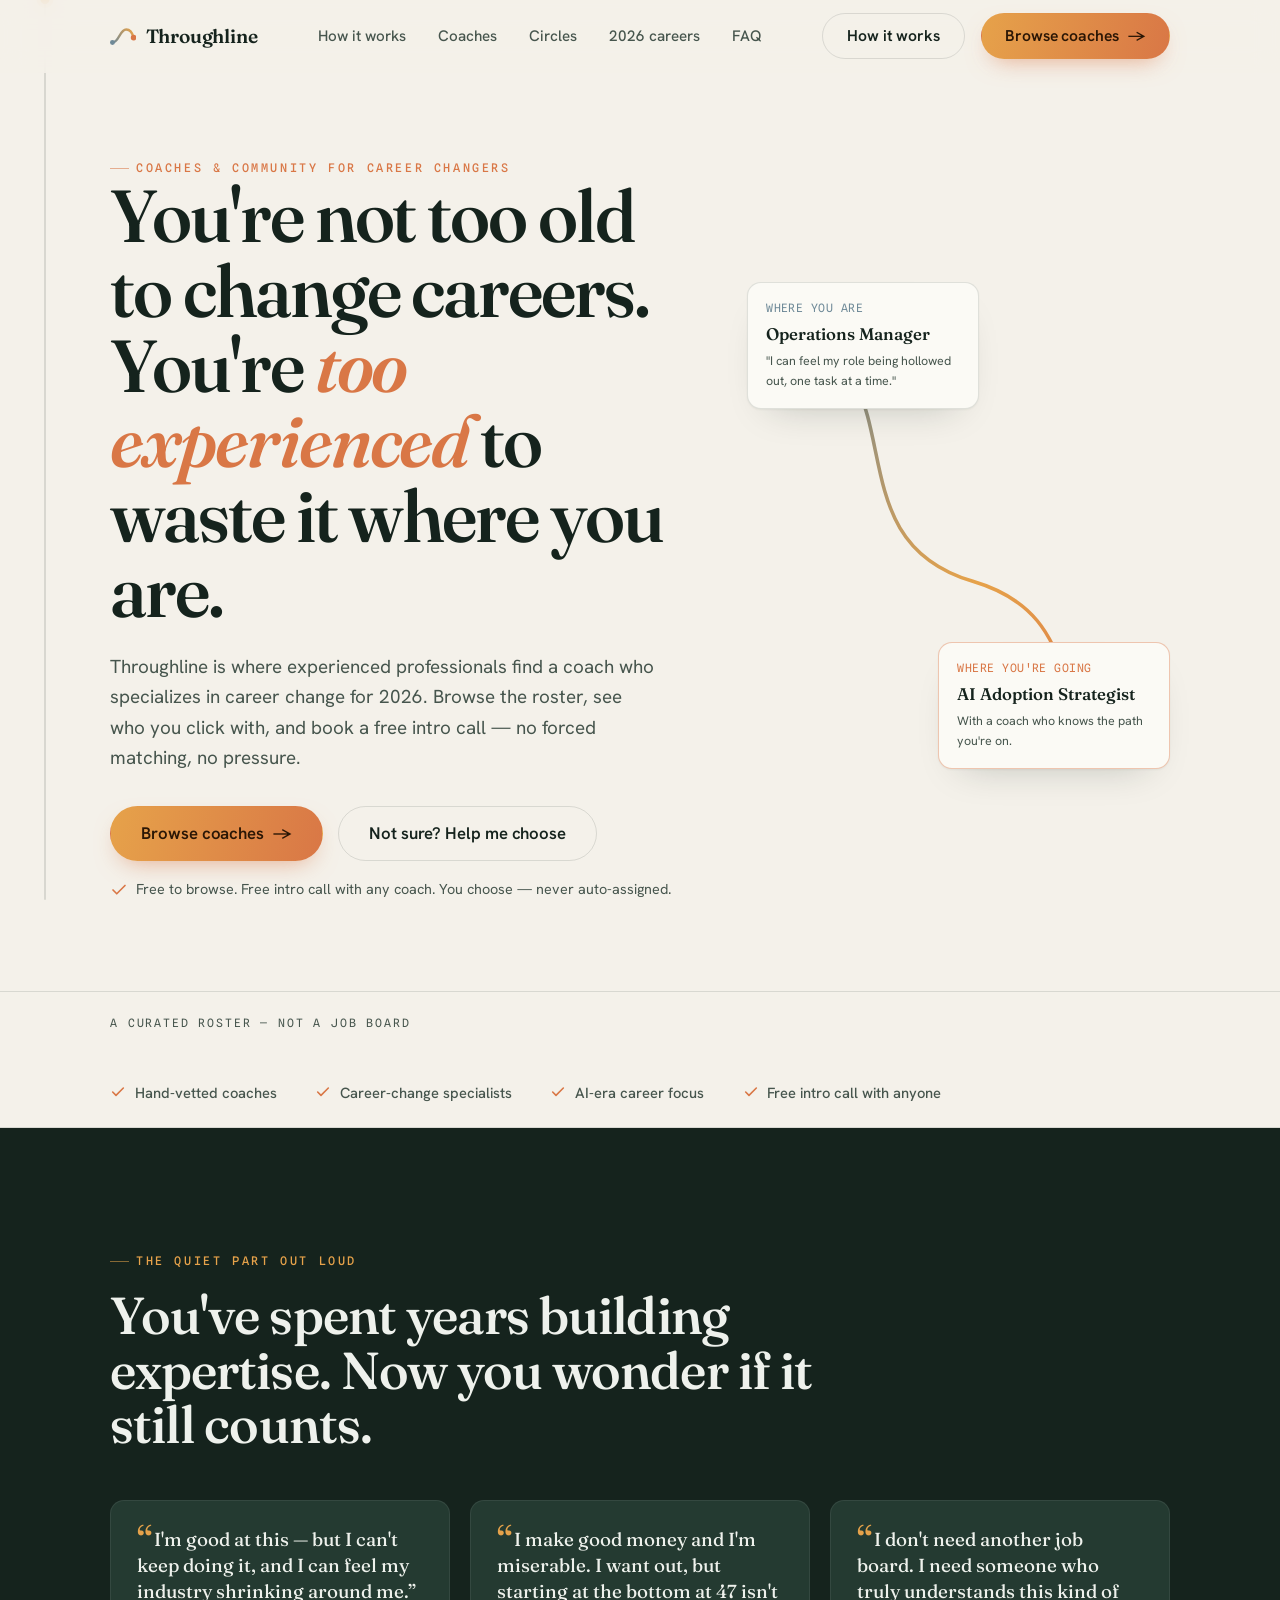
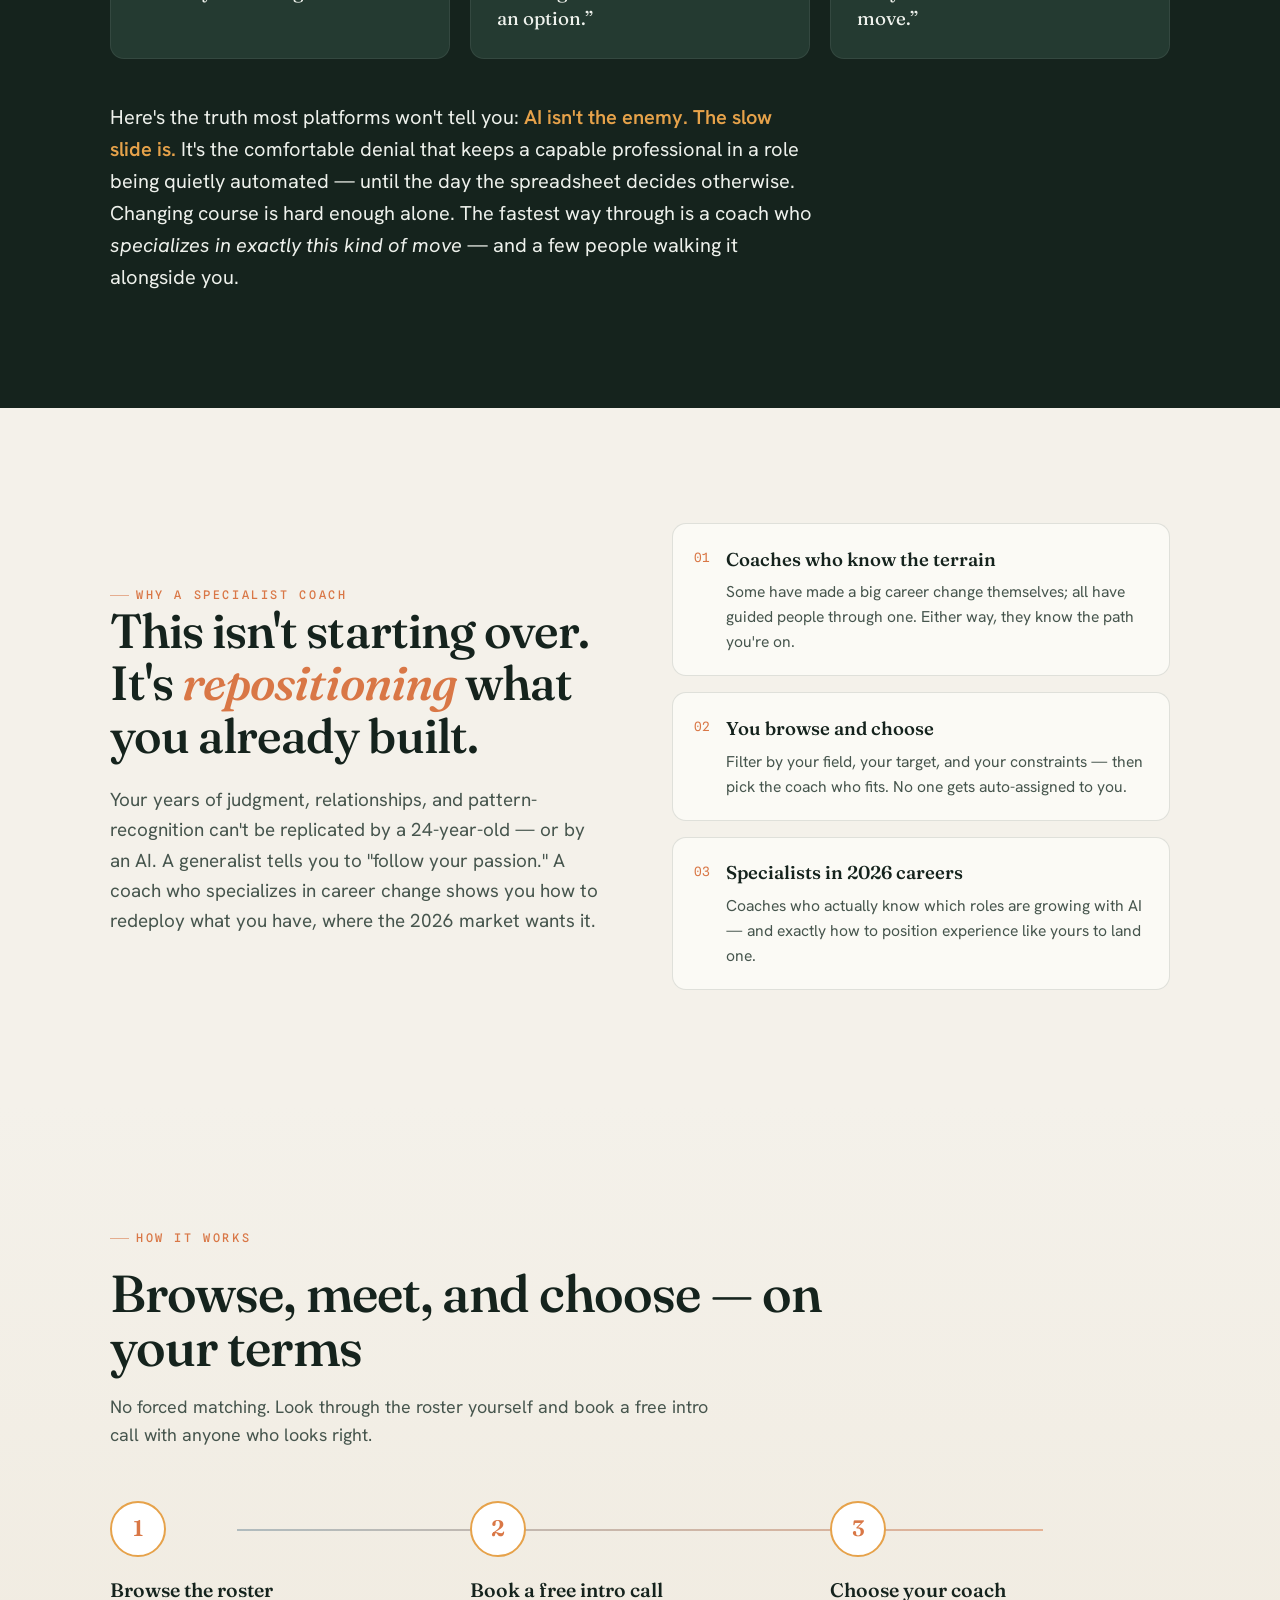
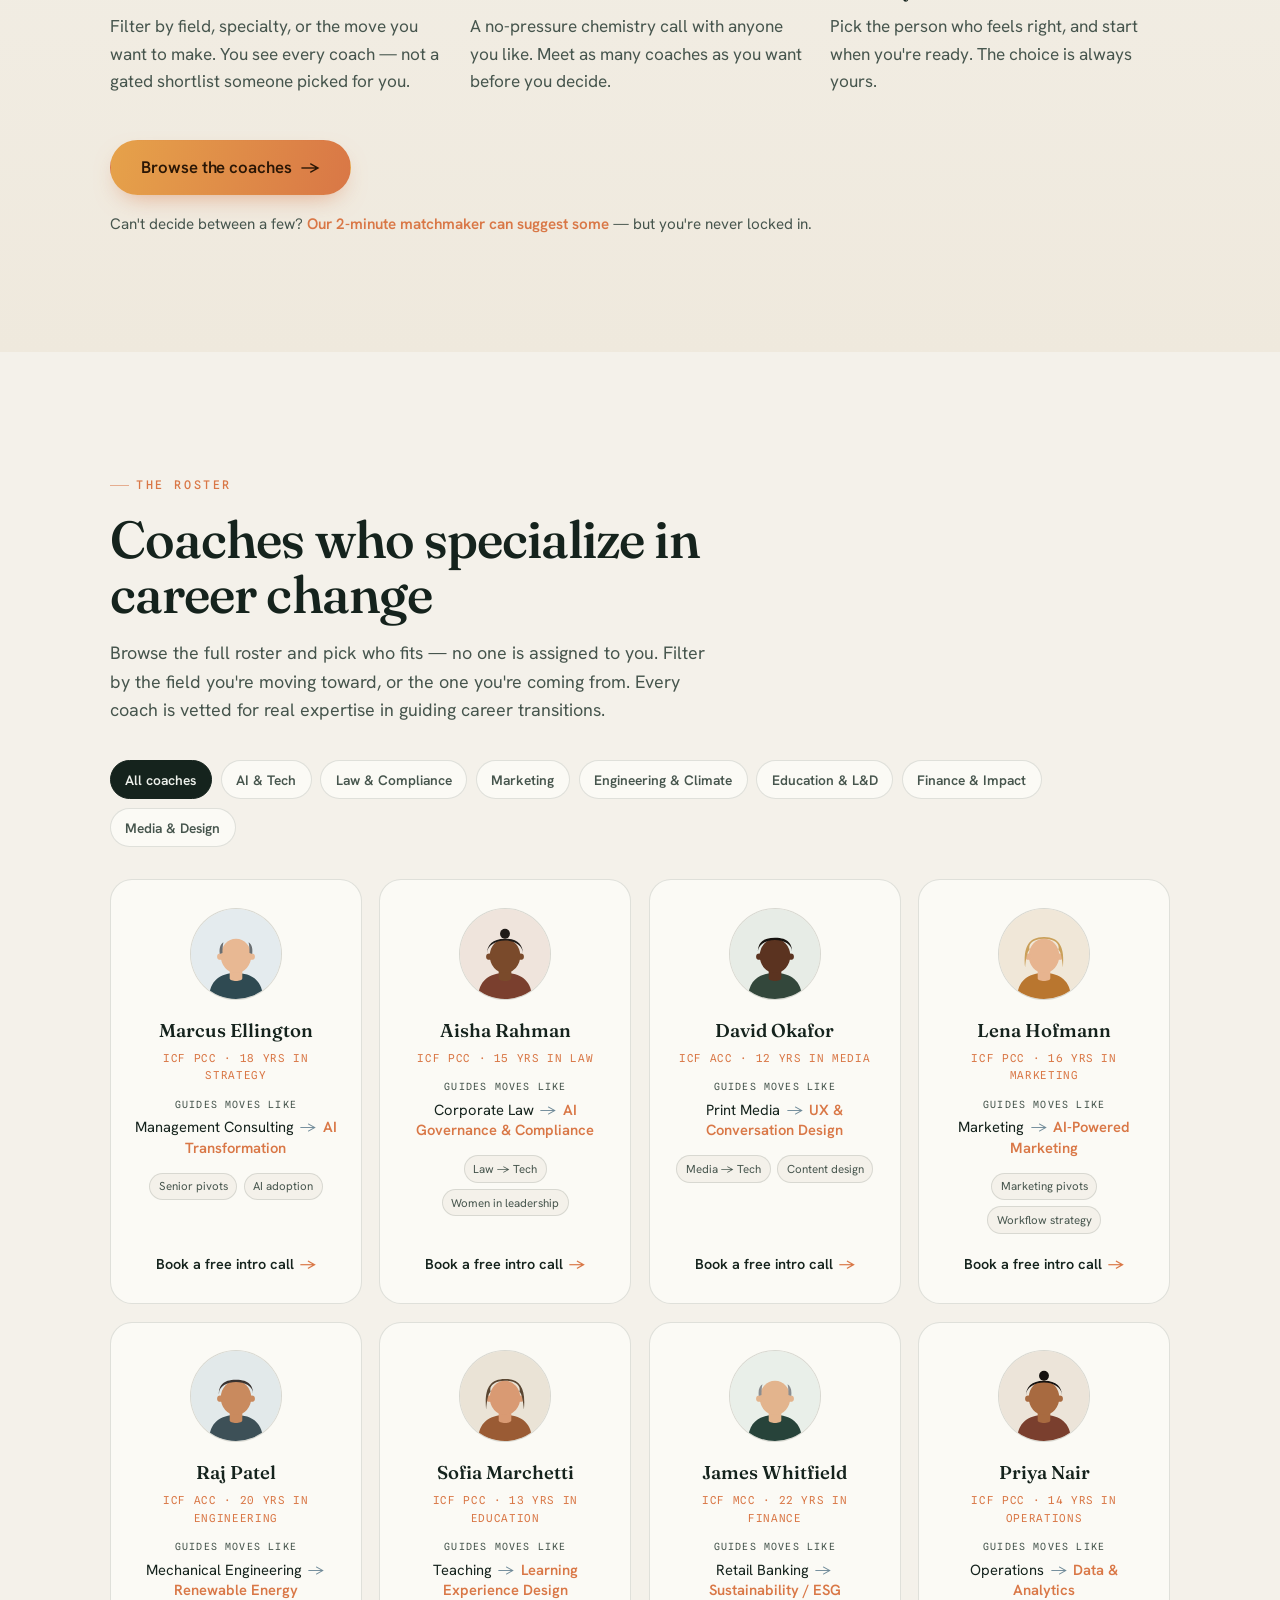
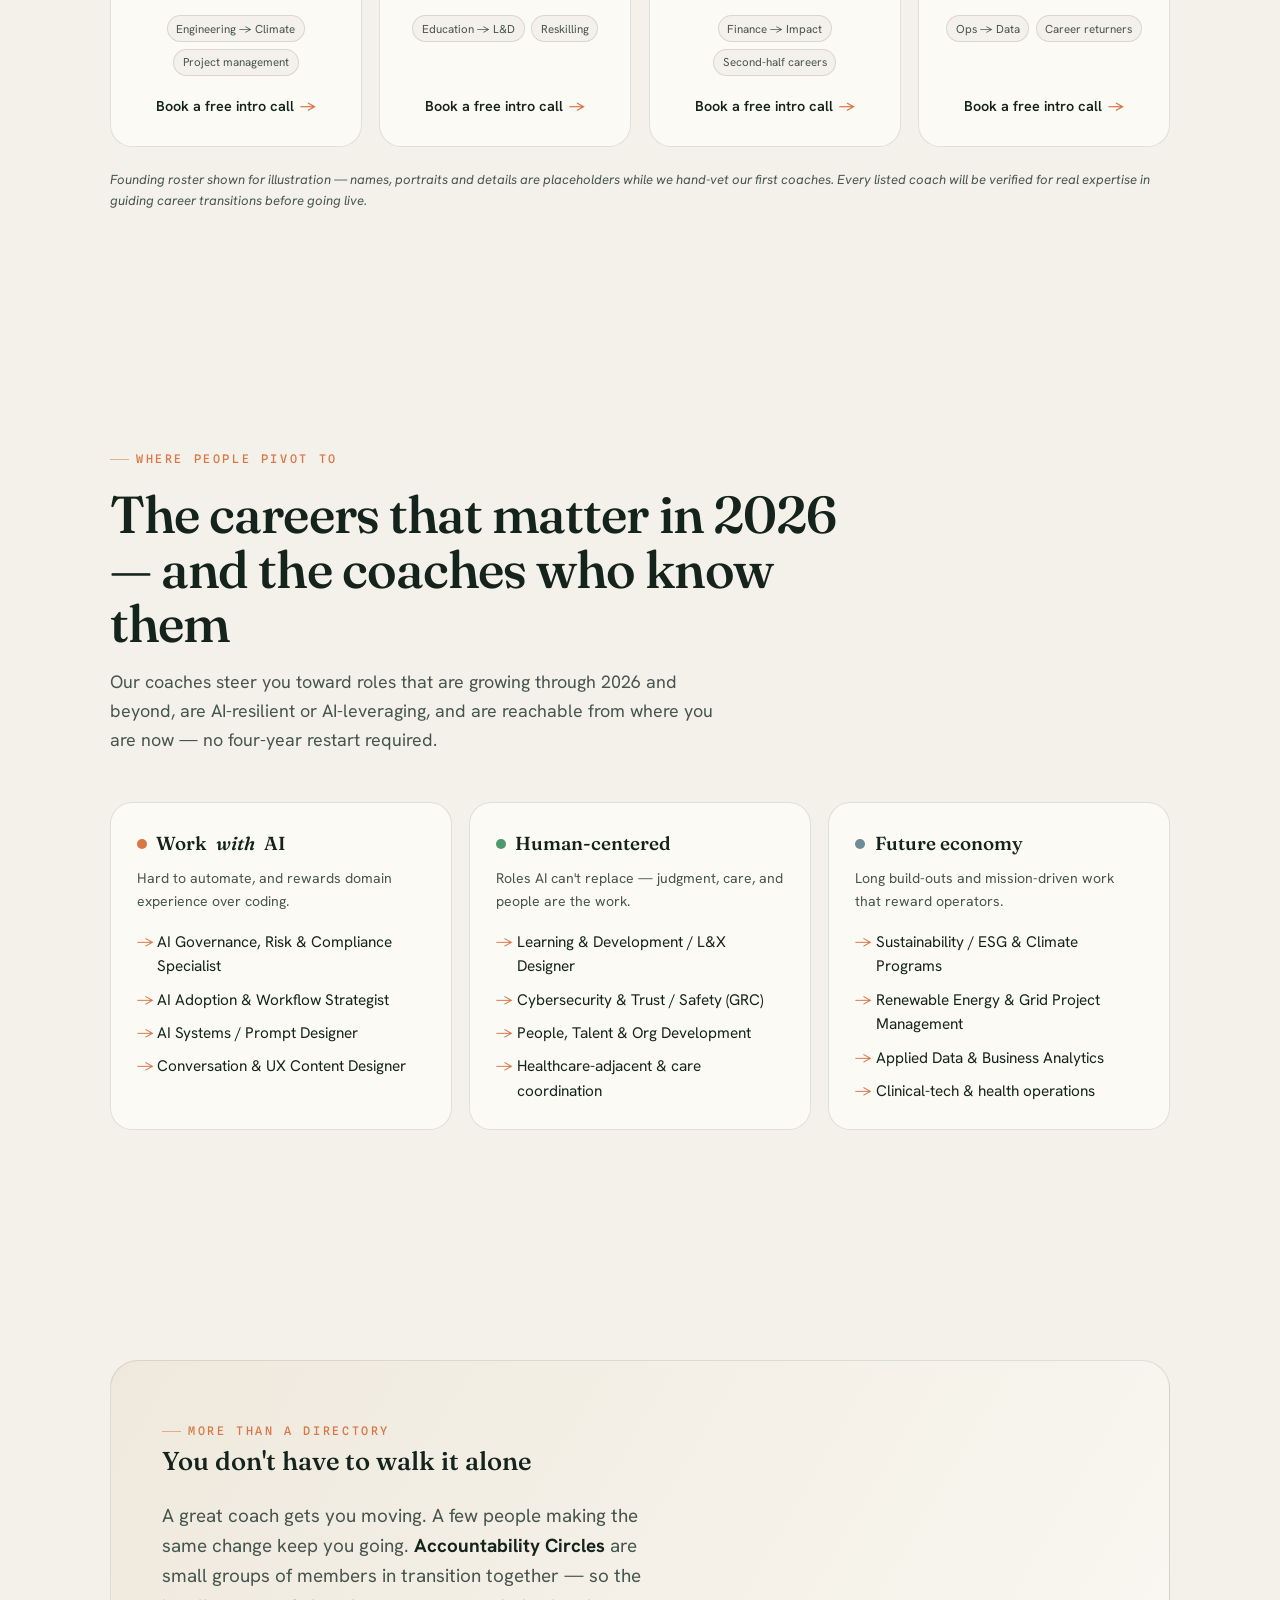
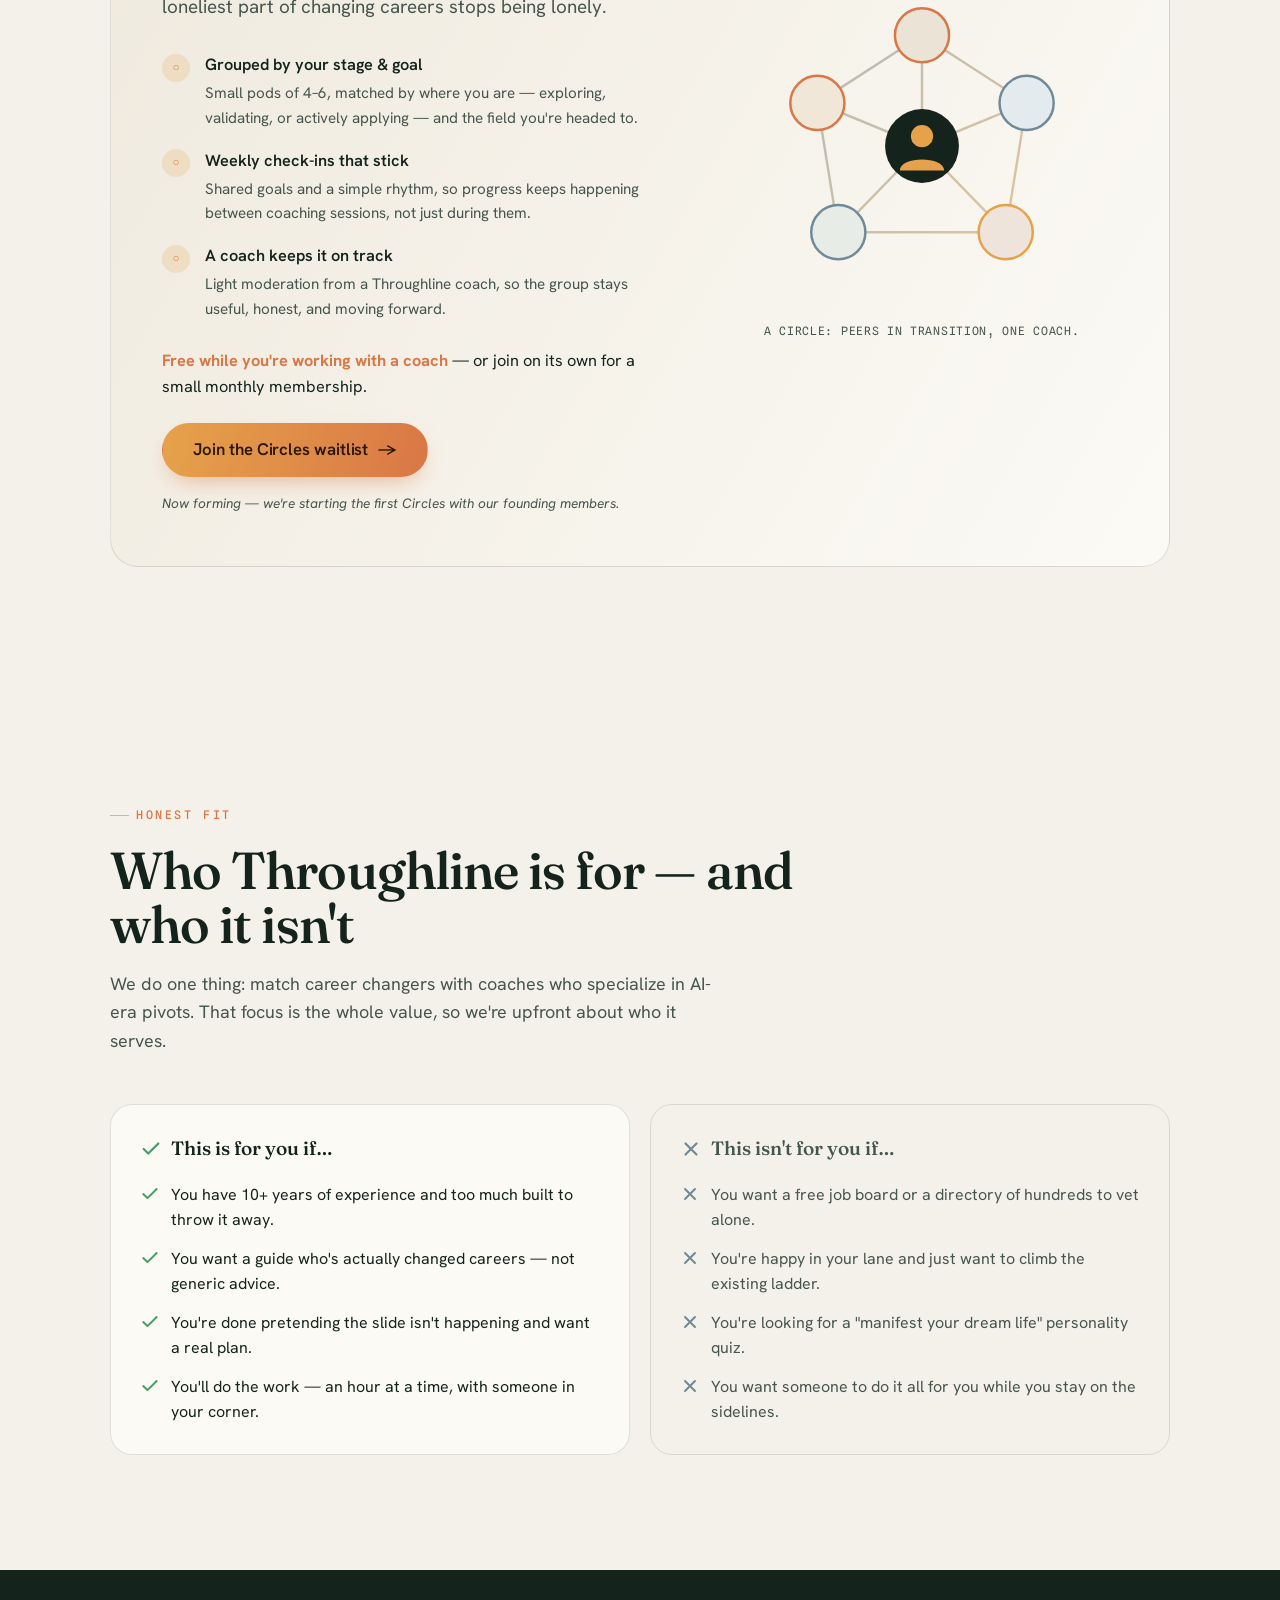
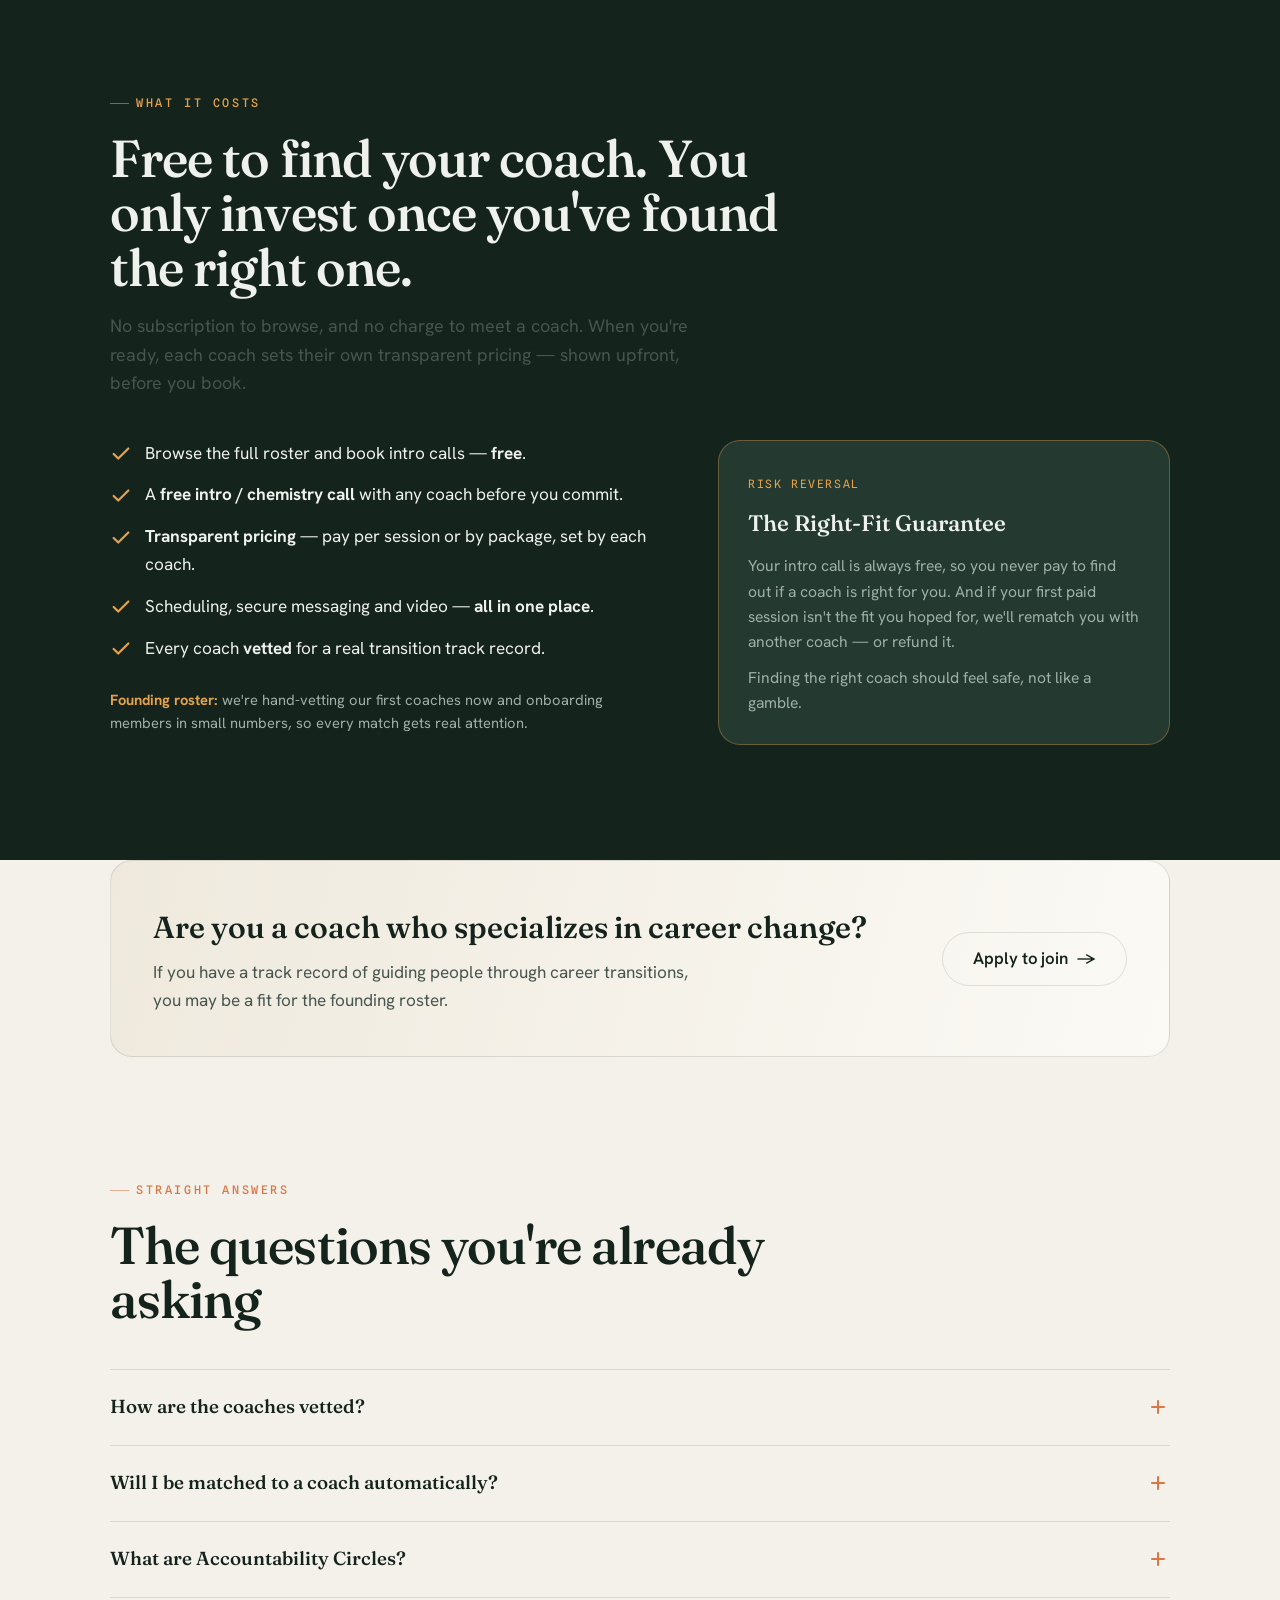
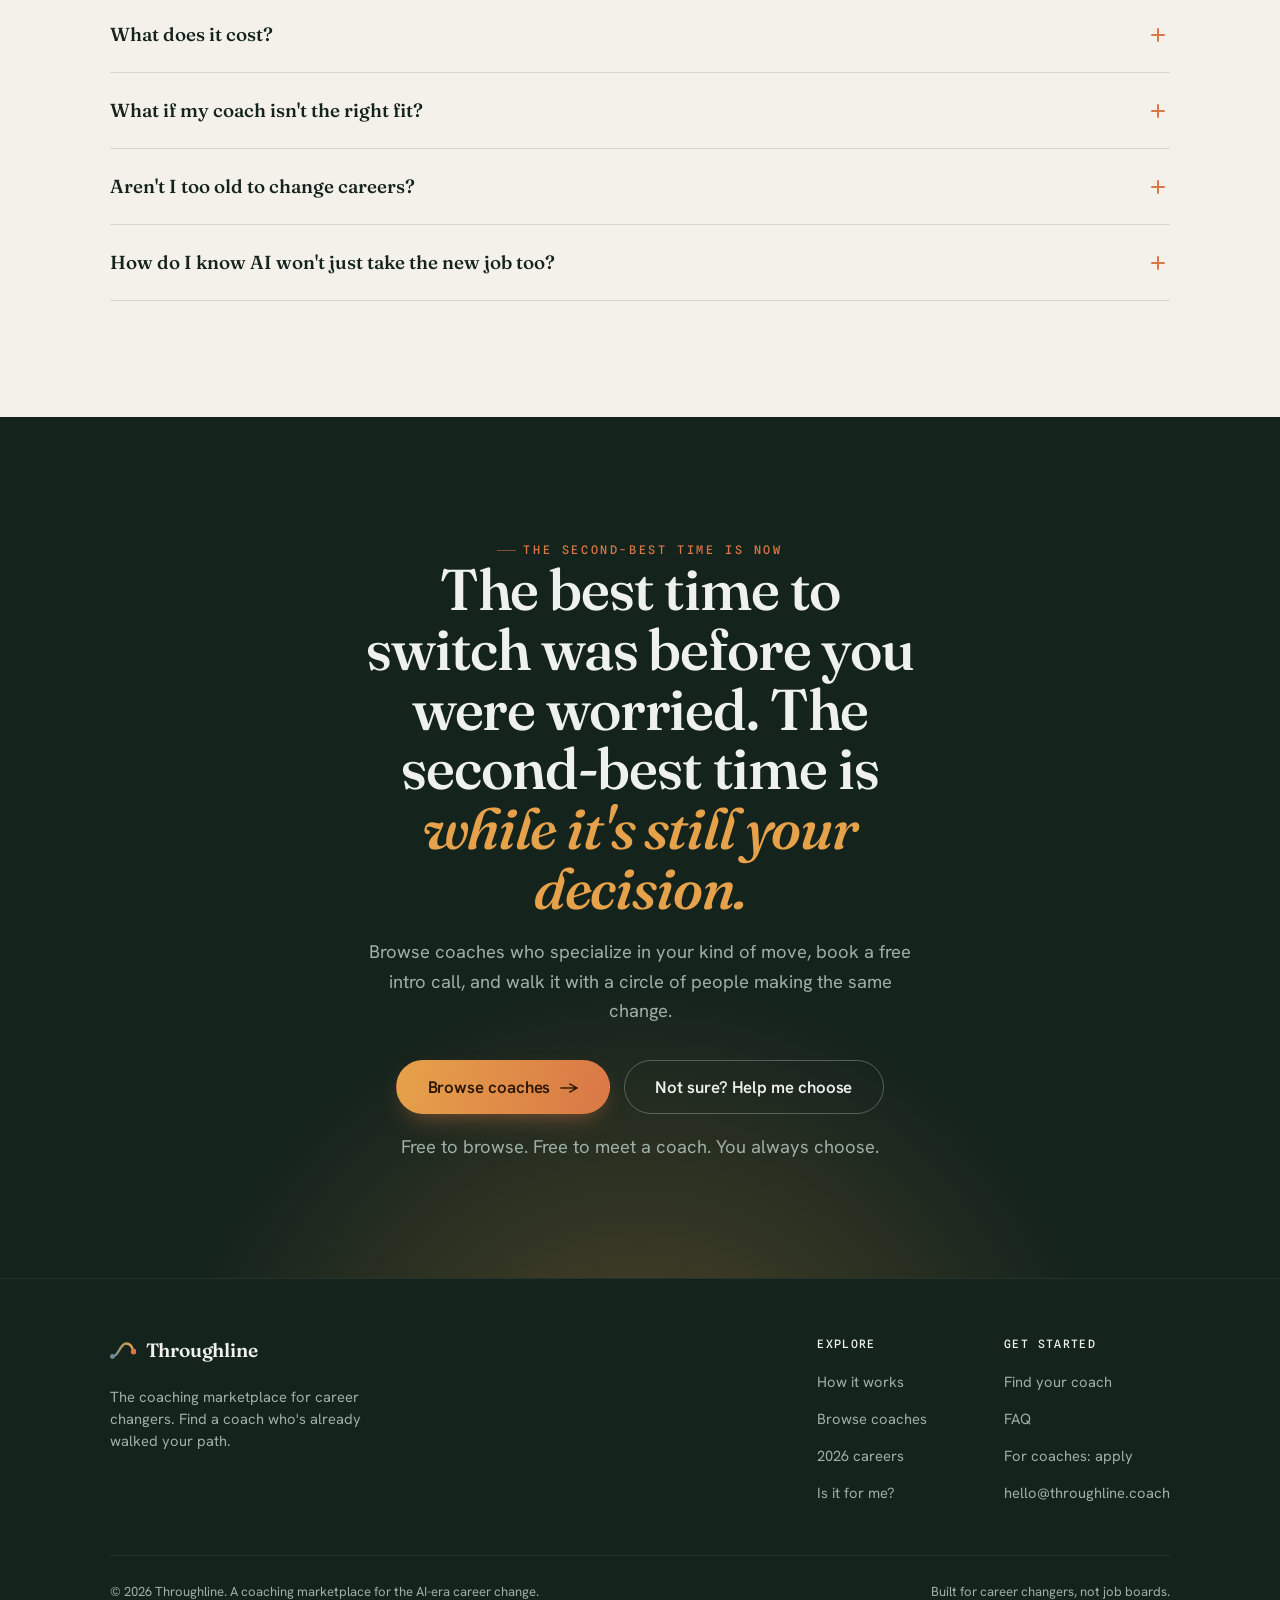
==== index.html @ 5d6dcdc3 "Refine positioning: browse-first, softer coach claims, add Circles Address feedback on the marketpla" ====
<!DOCTYPE html>
<html lang="en">
<head>
<meta charset="UTF-8" />
<meta name="viewport" content="width=device-width, initial-scale=1.0" />
<title>Throughline — Career-change coaches for the AI era, plus a community to walk it with</title>
<meta name="description" content="Throughline is a coaching marketplace and community for career changers. Browse vetted coaches who specialize in AI-era 2026 transitions, book a free intro call, and join an accountability circle of people making the same move." />

<meta property="og:title" content="Throughline — Career-change coaches for the AI era" />
<meta property="og:description" content="Browse a curated roster of coaches who specialize in helping experienced professionals change careers for 2026 — then walk it with a circle of people making the same move. No forced matching." />
<meta property="og:type" content="website" />

<link rel="icon" href="assets/favicon.svg" type="image/svg+xml" />
<link rel="preconnect" href="https://fonts.googleapis.com" />
<link rel="preconnect" href="https://fonts.gstatic.com" crossorigin />
<link href="https://fonts.googleapis.com/css2?family=Fraunces:ital,opsz,wght@0,9..144,400..600;1,9..144,400..560&family=Hanken+Grotesk:wght@400;500;600;700&family=Spline+Sans+Mono:wght@400;500&display=swap" rel="stylesheet" />
<link rel="stylesheet" href="styles.css" />
</head>
<body>

<!-- the throughline rail: fills dusk→dawn as you scroll -->
<div class="rail" aria-hidden="true">
  <div class="rail-track"></div>
  <div class="rail-fill" id="railFill"></div>
</div>

<!-- ============================================= NAV -->
<header class="nav" id="nav">
  <div class="wrap nav-inner">
    <a href="#top" class="brand" aria-label="Throughline home">
      <svg class="mark" viewBox="0 0 32 32" fill="none" aria-hidden="true">
        <path d="M3 24 C 11 24, 12 8, 20 8 C 26 8, 28 14, 29 18" stroke="url(#g)" stroke-width="3" stroke-linecap="round"/>
        <circle cx="3" cy="24" r="3" fill="#6f8a98"/>
        <circle cx="29" cy="18" r="3.4" fill="#d97746"/>
        <defs><linearGradient id="g" x1="3" y1="24" x2="29" y2="10" gradientUnits="userSpaceOnUse">
          <stop stop-color="#6f8a98"/><stop offset="1" stop-color="#e6a24a"/>
        </linearGradient></defs>
      </svg>
      Throughline
    </a>
    <nav class="nav-links" aria-label="Primary">
      <a href="#how">How it works</a>
      <a href="#coaches">Coaches</a>
      <a href="#circles">Circles</a>
      <a href="#roles">2026 careers</a>
      <a href="#faq">FAQ</a>
    </nav>
    <div class="nav-cta">
      <a href="#how" class="btn btn-ghost">How it works</a>
      <a href="#coaches" class="btn btn-primary">Browse coaches <span class="arrow">→</span></a>
    </div>
  </div>
</header>

<main id="top">

<!-- ============================================= HERO (title + graphic kept) -->
<section class="hero">
  <div class="wrap hero-grid">
    <div class="hero-copy reveal">
      <span class="eyebrow">Coaches &amp; community for career changers</span>
      <h1>You're not too old to change careers. You're <em>too experienced</em> to waste it where you are.</h1>
      <p class="lead">Throughline is where experienced professionals find a coach who specializes in career change for 2026. Browse the roster, see who you click with, and book a free intro call — no forced matching, no pressure.</p>
      <div class="hero-actions">
        <a href="#coaches" class="btn btn-primary btn-lg">Browse coaches <span class="arrow">→</span></a>
        <a href="mailto:hello@throughline.coach?subject=Help%20me%20choose%20a%20coach" class="btn btn-ghost btn-lg">Not sure? Help me choose</a>
      </div>
      <p class="hero-reassure">
        <svg width="18" height="18" viewBox="0 0 24 24" fill="none" stroke="currentColor" stroke-width="2.2" stroke-linecap="round" stroke-linejoin="round"><path d="M20 6 9 17l-5-5"/></svg>
        Free to browse. Free intro call with any coach. You choose — never auto-assigned.
      </p>
    </div>

    <div class="hero-visual reveal">
      <svg class="hero-thread" viewBox="0 0 300 380" preserveAspectRatio="none" aria-hidden="true">
        <path id="heroPath" d="M40 50 C 120 90, 60 200, 160 230 C 240 254, 210 320, 260 340"
              fill="none" stroke="url(#heroGrad)" stroke-width="2.5" stroke-linecap="round"/>
        <defs><linearGradient id="heroGrad" x1="40" y1="50" x2="260" y2="340" gradientUnits="userSpaceOnUse">
          <stop stop-color="#6f8a98"/><stop offset="0.6" stop-color="#e6a24a"/><stop offset="1" stop-color="#d97746"/>
        </linearGradient></defs>
      </svg>
      <div class="hero-card from">
        <span class="meta">Where you are</span>
        <span class="role">Operations Manager</span>
        <span class="tag">"I can feel my role being hollowed out, one task at a time."</span>
      </div>
      <div class="hero-card to">
        <span class="meta">Where you're going</span>
        <span class="role">AI Adoption Strategist</span>
        <span class="tag">With a coach who knows the path you're on.</span>
      </div>
    </div>
  </div>
</section>

<!-- trust strip — marketplace cues, no fabricated reviews -->
<section class="trust">
  <div class="wrap">
    <span class="label">A curated roster — not a job board</span>
    <ul>
      <li><svg width="16" height="16" viewBox="0 0 24 24" fill="none" stroke="currentColor" stroke-width="2.4" stroke-linecap="round" stroke-linejoin="round"><path d="M20 6 9 17l-5-5"/></svg> Hand-vetted coaches</li>
      <li><svg width="16" height="16" viewBox="0 0 24 24" fill="none" stroke="currentColor" stroke-width="2.4" stroke-linecap="round" stroke-linejoin="round"><path d="M20 6 9 17l-5-5"/></svg> Career-change specialists</li>
      <li><svg width="16" height="16" viewBox="0 0 24 24" fill="none" stroke="currentColor" stroke-width="2.4" stroke-linecap="round" stroke-linejoin="round"><path d="M20 6 9 17l-5-5"/></svg> AI-era career focus</li>
      <li><svg width="16" height="16" viewBox="0 0 24 24" fill="none" stroke="currentColor" stroke-width="2.4" stroke-linecap="round" stroke-linejoin="round"><path d="M20 6 9 17l-5-5"/></svg> Free intro call with anyone</li>
    </ul>
  </div>
</section>

<!-- ============================================= PROBLEM / VILLAIN -->
<section class="section problem" id="problem">
  <div class="wrap">
    <div class="section-head reveal">
      <span class="eyebrow">The quiet part out loud</span>
      <h2>You've spent years building expertise. Now you wonder if it still counts.</h2>
    </div>
    <div class="mirror">
      <blockquote class="reveal"><span class="q">“</span>I'm good at this — but I can't keep doing it, and I can feel my industry shrinking around me.”</blockquote>
      <blockquote class="reveal"><span class="q">“</span>I make good money and I'm miserable. I want out, but starting at the bottom at 47 isn't an option.”</blockquote>
      <blockquote class="reveal"><span class="q">“</span>I don't need another job board. I need someone who truly understands this kind of move.”</blockquote>
    </div>
    <p class="villain reveal">Here's the truth most platforms won't tell you: <strong>AI isn't the enemy. The slow slide is.</strong> It's the comfortable denial that keeps a capable professional in a role being quietly automated — until the day the spreadsheet decides otherwise. Changing course is hard enough alone. The fastest way through is a coach who <em>specializes in exactly this kind of move</em> — and a few people walking it alongside you.</p>
  </div>
</section>

<!-- ============================================= REFRAME -->
<section class="section reframe" id="reframe">
  <div class="wrap reframe-grid">
    <div class="reveal">
      <span class="eyebrow">Why a specialist coach</span>
      <p class="big">This isn't starting over. It's <em>repositioning</em> what you already built.</p>
      <p class="lead" style="margin-top:1.4rem">Your years of judgment, relationships, and pattern-recognition can't be replicated by a 24-year-old — or by an AI. A generalist tells you to "follow your passion." A coach who specializes in career change shows you how to redeploy what you have, where the 2026 market wants it.</p>
    </div>
    <div class="pillars">
      <div class="pillar reveal"><span class="n">01</span><div><h3>Coaches who know the terrain</h3><p>Some have made a big career change themselves; all have guided people through one. Either way, they know the path you're on.</p></div></div>
      <div class="pillar reveal"><span class="n">02</span><div><h3>You browse and choose</h3><p>Filter by your field, your target, and your constraints — then pick the coach who fits. No one gets auto-assigned to you.</p></div></div>
      <div class="pillar reveal"><span class="n">03</span><div><h3>Specialists in 2026 careers</h3><p>Coaches who actually know which roles are growing with AI — and exactly how to position experience like yours to land one.</p></div></div>
    </div>
  </div>
</section>

<!-- ============================================= HOW IT WORKS (marketplace) -->
<section class="section how" id="how">
  <div class="wrap">
    <div class="section-head reveal">
      <span class="eyebrow">How it works</span>
      <h2>Browse, meet, and choose — on your terms</h2>
      <p>No forced matching. Look through the roster yourself and book a free intro call with anyone who looks right.</p>
    </div>
    <div class="steps">
      <div class="step reveal"><div class="step-n">1</div><h3>Browse the roster</h3><p>Filter by field, specialty, or the move you want to make. You see every coach — not a gated shortlist someone picked for you.</p></div>
      <div class="step reveal"><div class="step-n">2</div><h3>Book a free intro call</h3><p>A no-pressure chemistry call with anyone you like. Meet as many coaches as you want before you decide.</p></div>
      <div class="step reveal"><div class="step-n">3</div><h3>Choose your coach</h3><p>Pick the person who feels right, and start when you're ready. The choice is always yours.</p></div>
    </div>
    <div class="how-cta reveal">
      <a href="#coaches" class="btn btn-primary btn-lg">Browse the coaches <span class="arrow">→</span></a>
      <p class="how-helper">Can't decide between a few? <a href="mailto:hello@throughline.coach?subject=Help%20me%20choose%20a%20coach" class="textlink">Our 2-minute matchmaker can suggest some</a> — but you're never locked in.</p>
    </div>
  </div>
</section>

<!-- ============================================= COACHES -->
<section class="section coaches" id="coaches">
  <div class="wrap">
    <div class="section-head reveal">
      <span class="eyebrow">The roster</span>
      <h2>Coaches who specialize in career change</h2>
      <p>Browse the full roster and pick who fits — no one is assigned to you. Filter by the field you're moving toward, or the one you're coming from. Every coach is vetted for real expertise in guiding career transitions.</p>
    </div>

    <div class="chips reveal" id="coachFilters" role="tablist" aria-label="Filter coaches by specialty">
      <button class="chip active" data-filter="all" aria-pressed="true">All coaches</button>
      <button class="chip" data-filter="ai" aria-pressed="false">AI &amp; Tech</button>
      <button class="chip" data-filter="law" aria-pressed="false">Law &amp; Compliance</button>
      <button class="chip" data-filter="marketing" aria-pressed="false">Marketing</button>
      <button class="chip" data-filter="engineering" aria-pressed="false">Engineering &amp; Climate</button>
      <button class="chip" data-filter="education" aria-pressed="false">Education &amp; L&amp;D</button>
      <button class="chip" data-filter="finance" aria-pressed="false">Finance &amp; Impact</button>
      <button class="chip" data-filter="media" aria-pressed="false">Media &amp; Design</button>
    </div>

    <div class="coaches-grid" id="coachGrid">
      <article class="coach reveal" data-cats="ai">
        <img class="avatar" src="assets/coaches/coach-1.svg" alt="Portrait of Marcus Ellington" width="88" height="88" loading="lazy" />
        <h3 class="name">Marcus Ellington</h3>
        <p class="cred">ICF PCC · 18 yrs in strategy</p>
        <p class="pivot"><span class="plabel">Guides moves like</span>Management Consulting <span class="sep">→</span> <span class="to">AI Transformation</span></p>
        <div class="tags"><span class="tag">Senior pivots</span><span class="tag">AI adoption</span></div>
        <a class="coach-cta" href="mailto:hello@throughline.coach?subject=Intro%20call%20with%20Marcus%20Ellington">Book a free intro call <span class="arrow">→</span></a>
      </article>

      <article class="coach reveal" data-cats="ai law">
        <img class="avatar" src="assets/coaches/coach-2.svg" alt="Portrait of Aisha Rahman" width="88" height="88" loading="lazy" />
        <h3 class="name">Aisha Rahman</h3>
        <p class="cred">ICF PCC · 15 yrs in law</p>
        <p class="pivot"><span class="plabel">Guides moves like</span>Corporate Law <span class="sep">→</span> <span class="to">AI Governance &amp; Compliance</span></p>
        <div class="tags"><span class="tag">Law → Tech</span><span class="tag">Women in leadership</span></div>
        <a class="coach-cta" href="mailto:hello@throughline.coach?subject=Intro%20call%20with%20Aisha%20Rahman">Book a free intro call <span class="arrow">→</span></a>
      </article>

      <article class="coach reveal" data-cats="media ai">
        <img class="avatar" src="assets/coaches/coach-3.svg" alt="Portrait of David Okafor" width="88" height="88" loading="lazy" />
        <h3 class="name">David Okafor</h3>
        <p class="cred">ICF ACC · 12 yrs in media</p>
        <p class="pivot"><span class="plabel">Guides moves like</span>Print Media <span class="sep">→</span> <span class="to">UX &amp; Conversation Design</span></p>
        <div class="tags"><span class="tag">Media → Tech</span><span class="tag">Content design</span></div>
        <a class="coach-cta" href="mailto:hello@throughline.coach?subject=Intro%20call%20with%20David%20Okafor">Book a free intro call <span class="arrow">→</span></a>
      </article>

      <article class="coach reveal" data-cats="marketing ai">
        <img class="avatar" src="assets/coaches/coach-4.svg" alt="Portrait of Lena Hofmann" width="88" height="88" loading="lazy" />
        <h3 class="name">Lena Hofmann</h3>
        <p class="cred">ICF PCC · 16 yrs in marketing</p>
        <p class="pivot"><span class="plabel">Guides moves like</span>Marketing <span class="sep">→</span> <span class="to">AI-Powered Marketing</span></p>
        <div class="tags"><span class="tag">Marketing pivots</span><span class="tag">Workflow strategy</span></div>
        <a class="coach-cta" href="mailto:hello@throughline.coach?subject=Intro%20call%20with%20Lena%20Hofmann">Book a free intro call <span class="arrow">→</span></a>
      </article>

      <article class="coach reveal" data-cats="engineering">
        <img class="avatar" src="assets/coaches/coach-5.svg" alt="Portrait of Raj Patel" width="88" height="88" loading="lazy" />
        <h3 class="name">Raj Patel</h3>
        <p class="cred">ICF ACC · 20 yrs in engineering</p>
        <p class="pivot"><span class="plabel">Guides moves like</span>Mechanical Engineering <span class="sep">→</span> <span class="to">Renewable Energy</span></p>
        <div class="tags"><span class="tag">Engineering → Climate</span><span class="tag">Project management</span></div>
        <a class="coach-cta" href="mailto:hello@throughline.coach?subject=Intro%20call%20with%20Raj%20Patel">Book a free intro call <span class="arrow">→</span></a>
      </article>

      <article class="coach reveal" data-cats="education">
        <img class="avatar" src="assets/coaches/coach-6.svg" alt="Portrait of Sofia Marchetti" width="88" height="88" loading="lazy" />
        <h3 class="name">Sofia Marchetti</h3>
        <p class="cred">ICF PCC · 13 yrs in education</p>
        <p class="pivot"><span class="plabel">Guides moves like</span>Teaching <span class="sep">→</span> <span class="to">Learning Experience Design</span></p>
        <div class="tags"><span class="tag">Education → L&amp;D</span><span class="tag">Reskilling</span></div>
        <a class="coach-cta" href="mailto:hello@throughline.coach?subject=Intro%20call%20with%20Sofia%20Marchetti">Book a free intro call <span class="arrow">→</span></a>
      </article>

      <article class="coach reveal" data-cats="finance">
        <img class="avatar" src="assets/coaches/coach-7.svg" alt="Portrait of James Whitfield" width="88" height="88" loading="lazy" />
        <h3 class="name">James Whitfield</h3>
        <p class="cred">ICF MCC · 22 yrs in finance</p>
        <p class="pivot"><span class="plabel">Guides moves like</span>Retail Banking <span class="sep">→</span> <span class="to">Sustainability / ESG</span></p>
        <div class="tags"><span class="tag">Finance → Impact</span><span class="tag">Second-half careers</span></div>
        <a class="coach-cta" href="mailto:hello@throughline.coach?subject=Intro%20call%20with%20James%20Whitfield">Book a free intro call <span class="arrow">→</span></a>
      </article>

      <article class="coach reveal" data-cats="ai">
        <img class="avatar" src="assets/coaches/coach-8.svg" alt="Portrait of Priya Nair" width="88" height="88" loading="lazy" />
        <h3 class="name">Priya Nair</h3>
        <p class="cred">ICF PCC · 14 yrs in operations</p>
        <p class="pivot"><span class="plabel">Guides moves like</span>Operations <span class="sep">→</span> <span class="to">Data &amp; Analytics</span></p>
        <div class="tags"><span class="tag">Ops → Data</span><span class="tag">Career returners</span></div>
        <a class="coach-cta" href="mailto:hello@throughline.coach?subject=Intro%20call%20with%20Priya%20Nair">Book a free intro call <span class="arrow">→</span></a>
      </article>
    </div>
    <p class="empty-note" id="coachEmpty" hidden>No coaches in that category yet — <a href="#coaches" data-filter-reset>see all coaches</a>.</p>
    <p class="disclaimer">Founding roster shown for illustration — names, portraits and details are placeholders while we hand-vet our first coaches. Every listed coach will be verified for real expertise in guiding career transitions before going live.</p>
  </div>
</section>

<!-- ============================================= ROLES -->
<section class="section roles" id="roles">
  <div class="wrap">
    <div class="section-head reveal">
      <span class="eyebrow">Where people pivot to</span>
      <h2>The careers that matter in 2026 — and the coaches who know them</h2>
      <p>Our coaches steer you toward roles that are growing through 2026 and beyond, are AI-resilient or AI-leveraging, and are reachable from where you are now — no four-year restart required.</p>
    </div>
    <div class="roles-grid">
      <div class="role-group reveal">
        <h3><span class="dot" style="background:#d97746"></span>Work <em>with</em> AI</h3>
        <p class="why">Hard to automate, and rewards domain experience over coding.</p>
        <ul>
          <li>AI Governance, Risk &amp; Compliance Specialist</li>
          <li>AI Adoption &amp; Workflow Strategist</li>
          <li>AI Systems / Prompt Designer</li>
          <li>Conversation &amp; UX Content Designer</li>
        </ul>
      </div>
      <div class="role-group reveal">
        <h3><span class="dot" style="background:#4c9a6a"></span>Human-centered</h3>
        <p class="why">Roles AI can't replace — judgment, care, and people are the work.</p>
        <ul>
          <li>Learning &amp; Development / L&amp;X Designer</li>
          <li>Cybersecurity &amp; Trust / Safety (GRC)</li>
          <li>People, Talent &amp; Org Development</li>
          <li>Healthcare-adjacent &amp; care coordination</li>
        </ul>
      </div>
      <div class="role-group reveal">
        <h3><span class="dot" style="background:#6f8a98"></span>Future economy</h3>
        <p class="why">Long build-outs and mission-driven work that reward operators.</p>
        <ul>
          <li>Sustainability / ESG &amp; Climate Programs</li>
          <li>Renewable Energy &amp; Grid Project Management</li>
          <li>Applied Data &amp; Business Analytics</li>
          <li>Clinical-tech &amp; health operations</li>
        </ul>
      </div>
    </div>
  </div>
</section>

<!-- ============================================= CIRCLES (community) -->
<section class="section circles" id="circles">
  <div class="wrap">
    <div class="circles-panel reveal">
      <div class="circles-copy">
        <span class="eyebrow">More than a directory</span>
        <h2>You don't have to walk it alone</h2>
        <p class="lead">A great coach gets you moving. A few people making the same change keep you going. <strong>Accountability Circles</strong> are small groups of members in transition together — so the loneliest part of changing careers stops being lonely.</p>
        <ul class="circle-feats">
          <li><span class="cf-ic" aria-hidden="true">◦</span><div><strong>Grouped by your stage &amp; goal</strong><p>Small pods of 4–6, matched by where you are — exploring, validating, or actively applying — and the field you're headed to.</p></div></li>
          <li><span class="cf-ic" aria-hidden="true">◦</span><div><strong>Weekly check-ins that stick</strong><p>Shared goals and a simple rhythm, so progress keeps happening between coaching sessions, not just during them.</p></div></li>
          <li><span class="cf-ic" aria-hidden="true">◦</span><div><strong>A coach keeps it on track</strong><p>Light moderation from a Throughline coach, so the group stays useful, honest, and moving forward.</p></div></li>
        </ul>
        <p class="circle-price"><strong>Free while you're working with a coach</strong> — or join on its own for a small monthly membership.</p>
        <div class="hero-actions">
          <a href="mailto:hello@throughline.coach?subject=Accountability%20Circles%20waitlist" class="btn btn-primary btn-lg">Join the Circles waitlist <span class="arrow">→</span></a>
        </div>
        <p class="circle-note">Now forming — we're starting the first Circles with our founding members.</p>
      </div>
      <div class="circles-visual" aria-hidden="true">
        <svg viewBox="0 0 260 260" width="100%" height="100%">
          <defs>
            <linearGradient id="cthread" x1="0" y1="0" x2="260" y2="260" gradientUnits="userSpaceOnUse">
              <stop stop-color="#6f8a98"/><stop offset="1" stop-color="#e6a24a"/>
            </linearGradient>
          </defs>
          <!-- connecting threads (the pod, linked) -->
          <g stroke="url(#cthread)" stroke-width="2" fill="none" opacity="0.55">
            <path d="M130 130 L130 40"/><path d="M130 130 L215 95"/><path d="M130 130 L198 200"/>
            <path d="M130 130 L62 200"/><path d="M130 130 L45 95"/>
            <path d="M130 40 L215 95 L198 200 L62 200 L45 95 Z"/>
          </g>
          <!-- peer nodes -->
          <g>
            <circle cx="130" cy="40" r="22" fill="#eae3d6" stroke="#d97746" stroke-width="2"/>
            <circle cx="215" cy="95" r="22" fill="#e4ebee" stroke="#6f8a98" stroke-width="2"/>
            <circle cx="198" cy="200" r="22" fill="#efe4dc" stroke="#e6a24a" stroke-width="2"/>
            <circle cx="62" cy="200" r="22" fill="#e7ece6" stroke="#6f8a98" stroke-width="2"/>
            <circle cx="45" cy="95" r="22" fill="#f0e7d8" stroke="#d97746" stroke-width="2"/>
            <!-- center: the coach moderator -->
            <circle cx="130" cy="130" r="30" fill="#15231d"/>
            <circle cx="130" cy="122" r="9" fill="#e6a24a"/>
            <path d="M112 150 c0 -12 36 -12 36 0 Z" fill="#e6a24a"/>
          </g>
        </svg>
        <span class="circles-cap">A Circle: peers in transition, one coach.</span>
      </div>
    </div>
  </div>
</section>

<!-- ============================================= FIT -->
<section class="section fit" id="fit">
  <div class="wrap">
    <div class="section-head reveal">
      <span class="eyebrow">Honest fit</span>
      <h2>Who Throughline is for — and who it isn't</h2>
      <p>We do one thing: match career changers with coaches who specialize in AI-era pivots. That focus is the whole value, so we're upfront about who it serves.</p>
    </div>
    <div class="fit-grid">
      <div class="fit-col yes reveal">
        <h3><svg width="22" height="22" viewBox="0 0 24 24" fill="none" stroke="currentColor" stroke-width="2.4" stroke-linecap="round" stroke-linejoin="round"><path d="M20 6 9 17l-5-5"/></svg> This is for you if…</h3>
        <ul>
          <li><svg width="20" height="20" viewBox="0 0 24 24" fill="none" stroke="currentColor" stroke-width="2.4" stroke-linecap="round" stroke-linejoin="round"><path d="M20 6 9 17l-5-5"/></svg> You have 10+ years of experience and too much built to throw it away.</li>
          <li><svg width="20" height="20" viewBox="0 0 24 24" fill="none" stroke="currentColor" stroke-width="2.4" stroke-linecap="round" stroke-linejoin="round"><path d="M20 6 9 17l-5-5"/></svg> You want a guide who's actually changed careers — not generic advice.</li>
          <li><svg width="20" height="20" viewBox="0 0 24 24" fill="none" stroke="currentColor" stroke-width="2.4" stroke-linecap="round" stroke-linejoin="round"><path d="M20 6 9 17l-5-5"/></svg> You're done pretending the slide isn't happening and want a real plan.</li>
          <li><svg width="20" height="20" viewBox="0 0 24 24" fill="none" stroke="currentColor" stroke-width="2.4" stroke-linecap="round" stroke-linejoin="round"><path d="M20 6 9 17l-5-5"/></svg> You'll do the work — an hour at a time, with someone in your corner.</li>
        </ul>
      </div>
      <div class="fit-col no reveal">
        <h3><svg width="22" height="22" viewBox="0 0 24 24" fill="none" stroke="currentColor" stroke-width="2.4" stroke-linecap="round" stroke-linejoin="round"><path d="M18 6 6 18M6 6l12 12"/></svg> This isn't for you if…</h3>
        <ul>
          <li><svg width="20" height="20" viewBox="0 0 24 24" fill="none" stroke="currentColor" stroke-width="2.4" stroke-linecap="round" stroke-linejoin="round"><path d="M18 6 6 18M6 6l12 12"/></svg> You want a free job board or a directory of hundreds to vet alone.</li>
          <li><svg width="20" height="20" viewBox="0 0 24 24" fill="none" stroke="currentColor" stroke-width="2.4" stroke-linecap="round" stroke-linejoin="round"><path d="M18 6 6 18M6 6l12 12"/></svg> You're happy in your lane and just want to climb the existing ladder.</li>
          <li><svg width="20" height="20" viewBox="0 0 24 24" fill="none" stroke="currentColor" stroke-width="2.4" stroke-linecap="round" stroke-linejoin="round"><path d="M18 6 6 18M6 6l12 12"/></svg> You're looking for a "manifest your dream life" personality quiz.</li>
          <li><svg width="20" height="20" viewBox="0 0 24 24" fill="none" stroke="currentColor" stroke-width="2.4" stroke-linecap="round" stroke-linejoin="round"><path d="M18 6 6 18M6 6l12 12"/></svg> You want someone to do it all for you while you stay on the sidelines.</li>
        </ul>
      </div>
    </div>
  </div>
</section>

<!-- ============================================= COST + GUARANTEE -->
<section class="section offer" id="offer">
  <div class="wrap">
    <div class="section-head reveal">
      <span class="eyebrow">What it costs</span>
      <h2>Free to find your coach. You only invest once you've found the right one.</h2>
      <p>No subscription to browse, and no charge to meet a coach. When you're ready, each coach sets their own transparent pricing — shown upfront, before you book.</p>
    </div>
    <div class="offer-grid">
      <div class="reveal">
        <ul class="includes">
          <li><svg width="22" height="22" viewBox="0 0 24 24" fill="none" stroke="currentColor" stroke-width="2.4" stroke-linecap="round" stroke-linejoin="round"><path d="M20 6 9 17l-5-5"/></svg> <span>Browse the full roster and book intro calls — <strong>free</strong>.</span></li>
          <li><svg width="22" height="22" viewBox="0 0 24 24" fill="none" stroke="currentColor" stroke-width="2.4" stroke-linecap="round" stroke-linejoin="round"><path d="M20 6 9 17l-5-5"/></svg> <span>A <strong>free intro / chemistry call</strong> with any coach before you commit.</span></li>
          <li><svg width="22" height="22" viewBox="0 0 24 24" fill="none" stroke="currentColor" stroke-width="2.4" stroke-linecap="round" stroke-linejoin="round"><path d="M20 6 9 17l-5-5"/></svg> <span><strong>Transparent pricing</strong> — pay per session or by package, set by each coach.</span></li>
          <li><svg width="22" height="22" viewBox="0 0 24 24" fill="none" stroke="currentColor" stroke-width="2.4" stroke-linecap="round" stroke-linejoin="round"><path d="M20 6 9 17l-5-5"/></svg> <span>Scheduling, secure messaging and video — <strong>all in one place</strong>.</span></li>
          <li><svg width="22" height="22" viewBox="0 0 24 24" fill="none" stroke="currentColor" stroke-width="2.4" stroke-linecap="round" stroke-linejoin="round"><path d="M20 6 9 17l-5-5"/></svg> <span>Every coach <strong>vetted</strong> for a real transition track record.</span></li>
        </ul>
        <p class="founding"><strong>Founding roster:</strong> we're hand-vetting our first coaches now and onboarding members in small numbers, so every match gets real attention.</p>
      </div>
      <aside class="guarantee reveal">
        <span class="seal">Risk reversal</span>
        <h3>The Right-Fit Guarantee</h3>
        <p>Your intro call is always free, so you never pay to find out if a coach is right for you. And if your first paid session isn't the fit you hoped for, we'll rematch you with another coach — or refund it.</p>
        <p>Finding the right coach should feel safe, not like a gamble.</p>
      </aside>
    </div>
  </div>
</section>

<!-- ============================================= FOR COACHES BAND -->
<section class="joinband-sec">
  <div class="wrap">
    <div class="joinband reveal">
      <div>
        <h3>Are you a coach who specializes in career change?</h3>
        <p>If you have a track record of guiding people through career transitions, you may be a fit for the founding roster.</p>
      </div>
      <a href="mailto:hello@throughline.coach?subject=Coach%20application" class="btn btn-ghost btn-lg">Apply to join <span class="arrow">→</span></a>
    </div>
  </div>
</section>

<!-- ============================================= FAQ -->
<section class="section faq" id="faq">
  <div class="wrap">
    <div class="section-head reveal">
      <span class="eyebrow">Straight answers</span>
      <h2>The questions you're already asking</h2>
    </div>
    <div class="faq-list reveal">
      <details class="faq-item"><summary class="faq-q">How are the coaches vetted?<span class="pm" aria-hidden="true"></span></summary><div class="faq-a">We only list coaches with a real track record of guiding people through career change. Before anyone joins the roster we verify their credentials (such as ICF certification), their professional background, and their outcomes. The whole point is that you're not gambling on a stranger.</div></details>
      <details class="faq-item"><summary class="faq-q">Will I be matched to a coach automatically?<span class="pm" aria-hidden="true"></span></summary><div class="faq-a">No — and that's on purpose. You browse the full roster and choose for yourself, and you can book a free intro call with anyone. If you'd like a hand narrowing it down, our optional 2-minute matchmaker can suggest a few coaches that fit — but you're never locked into a match.</div></details>
      <details class="faq-item"><summary class="faq-q">What are Accountability Circles?<span class="pm" aria-hidden="true"></span></summary><div class="faq-a">Small groups of members who are changing careers at the same time, grouped by where you are in the journey and where you're headed, with a coach keeping things on track. It's the antidote to how isolating a transition can be. Circles are free while you're working with a coach, or available on their own for a small membership — <a href="mailto:hello@throughline.coach?subject=Accountability%20Circles%20waitlist">join the waitlist</a>.</div></details>
      <details class="faq-item"><summary class="faq-q">What does it cost?<span class="pm" aria-hidden="true"></span></summary><div class="faq-a">Browsing, getting matched, and your first intro call are all free. After that, each coach sets their own per-session or package pricing, shown upfront before you book. There's no subscription required to start.</div></details>
      <details class="faq-item"><summary class="faq-q">What if my coach isn't the right fit?<span class="pm" aria-hidden="true"></span></summary><div class="faq-a">The free intro call is designed to catch that before any money changes hands. And if your first paid session still isn't right, we'll rematch you with another coach or refund it — no awkwardness.</div></details>
      <details class="faq-item"><summary class="faq-q">Aren't I too old to change careers?<span class="pm" aria-hidden="true"></span></summary><div class="faq-a">No — you're too experienced to start over, which is different. People change careers in their 40s and 50s successfully every day. What stops most isn't age — it's not having a credible plan and trying to do it alone. A coach who's already made your move is exactly that plan.</div></details>
      <details class="faq-item"><summary class="faq-q">How do I know AI won't just take the new job too?<span class="pm" aria-hidden="true"></span></summary><div class="faq-a">Because our coaches don't guess. They match you to roles that are growing because of AI — where human judgment, relationships, and accountability are the product — not roles in line to be replaced. You'll understand the reasoning before you commit to a direction.</div></details>
    </div>
  </div>
</section>

<!-- ============================================= FINAL CTA -->
<section class="section final" id="book">
  <div class="glow" aria-hidden="true"></div>
  <div class="wrap final-inner reveal">
    <span class="eyebrow" style="justify-content:center">The second-best time is now</span>
    <h2>The best time to switch was before you were worried. The second-best time is <em>while it's still your decision.</em></h2>
    <p>Browse coaches who specialize in your kind of move, book a free intro call, and walk it with a circle of people making the same change.</p>
    <div class="hero-actions">
      <a href="#coaches" class="btn btn-primary btn-lg">Browse coaches <span class="arrow">→</span></a>
      <a href="mailto:hello@throughline.coach?subject=Help%20me%20choose%20a%20coach" class="btn btn-ghost btn-lg on-dark">Not sure? Help me choose</a>
    </div>
    <p class="final-reassure">Free to browse. Free to meet a coach. You always choose.</p>
  </div>
</section>

</main>

<!-- ============================================= FOOTER -->
<footer class="footer">
  <div class="wrap">
    <div class="footer-grid">
      <div>
        <a href="#top" class="brand">
          <svg class="mark" viewBox="0 0 32 32" fill="none" aria-hidden="true">
            <path d="M3 24 C 11 24, 12 8, 20 8 C 26 8, 28 14, 29 18" stroke="url(#g2)" stroke-width="3" stroke-linecap="round"/>
            <circle cx="3" cy="24" r="3" fill="#6f8a98"/><circle cx="29" cy="18" r="3.4" fill="#d97746"/>
            <defs><linearGradient id="g2" x1="3" y1="24" x2="29" y2="10" gradientUnits="userSpaceOnUse"><stop stop-color="#6f8a98"/><stop offset="1" stop-color="#e6a24a"/></linearGradient></defs>
          </svg>
          Throughline
        </a>
        <p class="footer-tagline">The coaching marketplace for career changers. Find a coach who's already walked your path.</p>
      </div>
      <div class="footer-cols">
        <div>
          <h4>Explore</h4>
          <ul>
            <li><a href="#how">How it works</a></li>
            <li><a href="#coaches">Browse coaches</a></li>
            <li><a href="#roles">2026 careers</a></li>
            <li><a href="#fit">Is it for me?</a></li>
          </ul>
        </div>
        <div>
          <h4>Get started</h4>
          <ul>
            <li><a href="#coaches">Find your coach</a></li>
            <li><a href="#faq">FAQ</a></li>
            <li><a href="mailto:hello@throughline.coach?subject=Coach%20application">For coaches: apply</a></li>
            <li><a href="mailto:hello@throughline.coach">hello@throughline.coach</a></li>
          </ul>
        </div>
      </div>
    </div>
    <div class="footer-bottom">
      <span>© <span id="year">2026</span> Throughline. A coaching marketplace for the AI-era career change.</span>
      <span>Built for career changers, not job boards.</span>
    </div>
  </div>
</footer>

<script src="script.js"></script>
</body>
</html>
---- styles.css ----
/* ==========================================================================
   Throughline — career-pivot coaching marketing site
   Design system + styles. Hand-authored, no framework.
   ========================================================================== */

:root {
  /* Color — a warm editorial canvas with a dusk→dawn signature thread.
     The thread color travels from cool "stuck" to warm "arrived", encoding
     the core promise: your experience carries through the change. */
  --ink:        #15231d;  /* deep pine-ink: dark sections, headings */
  --ink-2:      #243a31;  /* softer ink for dark-section surfaces */
  --ink-soft:   #46554d;  /* muted body text on light */
  --paper:      #f4f1ea;  /* warm paper: primary light background */
  --paper-2:    #fbfaf5;  /* lifted cards on light */
  --line:       rgba(21, 35, 29, 0.12);
  --line-soft:  rgba(21, 35, 29, 0.07);

  --dusk:       #6f8a98;  /* cool slate — the "before" end of the thread */
  --dawn:       #e6a24a;  /* warm amber — the signature accent / "after" */
  --dawn-deep:  #d97746;  /* coral-amber for depth in gradients */
  --dawn-soft:  #f4d9ac;

  --paper-on-dark: #eef1ec;
  --muted-on-dark: #9fb0a6;

  /* Type */
  --display: "Fraunces", Georgia, "Times New Roman", serif;
  --sans: "Hanken Grotesk", system-ui, -apple-system, "Segoe UI", sans-serif;
  --mono: "Spline Sans Mono", ui-monospace, "SFMono-Regular", monospace;

  /* Space + shape */
  --wrap: 1140px;
  --radius: 14px;
  --radius-lg: 22px;
  --shadow: 0 1px 2px rgba(21,35,29,.05), 0 18px 40px -24px rgba(21,35,29,.28);
  --shadow-lg: 0 30px 70px -34px rgba(21,35,29,.42);

  --ease: cubic-bezier(.22,.61,.36,1);
}

/* ----------------------------------------------------------------- reset */
*, *::before, *::after { box-sizing: border-box; }
* { margin: 0; }
html { scroll-behavior: smooth; -webkit-text-size-adjust: 100%; }
body {
  font-family: var(--sans);
  background: var(--paper);
  color: var(--ink);
  line-height: 1.6;
  font-size: clamp(1rem, 0.96rem + 0.2vw, 1.075rem);
  -webkit-font-smoothing: antialiased;
  text-rendering: optimizeLegibility;
  overflow-x: hidden;
}
img, svg { display: block; max-width: 100%; }
a { color: inherit; text-decoration: none; }
button { font: inherit; cursor: pointer; }
::selection { background: var(--dawn); color: var(--ink); }

/* --------------------------------------------------------------- helpers */
.wrap { width: 100%; max-width: var(--wrap); margin-inline: auto; padding-inline: clamp(1.25rem, 4vw, 2.5rem); }
.eyebrow {
  font-family: var(--mono);
  font-size: 0.74rem;
  letter-spacing: 0.22em;
  text-transform: uppercase;
  color: var(--dawn-deep);
  display: inline-flex;
  align-items: center;
  gap: .6em;
  font-weight: 500;
}
.eyebrow::before {
  content: "";
  width: 1.6em; height: 1px;
  background: var(--dawn-deep);
  opacity: .55;
}
.section { padding-block: clamp(4.5rem, 9vw, 8rem); position: relative; }
.section-head { max-width: 46rem; }
.section-head h2 {
  font-family: var(--display);
  font-weight: 540;
  font-optical-sizing: auto;
  font-size: clamp(2rem, 1.2rem + 3vw, 3.25rem);
  line-height: 1.05;
  letter-spacing: -0.018em;
  margin-top: 1.1rem;
}
.section-head p { color: var(--ink-soft); font-size: 1.12rem; margin-top: 1.1rem; max-width: 38rem; }

h1,h2,h3 { font-family: var(--display); font-weight: 540; font-optical-sizing: auto; }
.lead { font-size: 1.18rem; color: var(--ink-soft); }

/* reveal-on-scroll */
.reveal { opacity: 0; transform: translateY(22px); transition: opacity .7s var(--ease), transform .7s var(--ease); }
.reveal.in { opacity: 1; transform: none; }

/* ---------------------------------------------------------------- buttons */
.btn {
  display: inline-flex; align-items: center; gap: .55em;
  padding: .92em 1.5em;
  border-radius: 100px;
  font-weight: 600;
  font-size: .98rem;
  letter-spacing: -0.005em;
  border: 1px solid transparent;
  transition: transform .25s var(--ease), box-shadow .25s var(--ease), background .25s var(--ease), color .25s var(--ease);
  line-height: 1;
}
.btn .arrow { transition: transform .25s var(--ease); }
.btn:hover .arrow { transform: translateX(4px); }
.btn-primary {
  background: linear-gradient(105deg, var(--dawn) 0%, var(--dawn-deep) 100%);
  color: #2a1605;
  box-shadow: 0 10px 24px -10px rgba(217,119,70,.6);
}
.btn-primary:hover { transform: translateY(-2px); box-shadow: 0 16px 30px -12px rgba(217,119,70,.7); }
.btn-ghost {
  background: transparent;
  color: var(--ink);
  border-color: var(--line);
}
.btn-ghost:hover { border-color: var(--ink); transform: translateY(-2px); }
.on-dark .btn-ghost, .btn-ghost.on-dark { color: var(--paper-on-dark); border-color: rgba(238,241,236,.28); }
.on-dark .btn-ghost:hover { border-color: var(--paper-on-dark); }
.btn-lg { padding: 1.05em 1.8em; font-size: 1.05rem; }

a.textlink { color: var(--dawn-deep); font-weight: 600; border-bottom: 1px solid transparent; transition: border-color .2s; }
a.textlink:hover { border-color: var(--dawn-deep); }

:focus-visible { outline: 3px solid var(--dawn); outline-offset: 3px; border-radius: 4px; }

/* ============================================================= nav */
.nav {
  position: sticky; top: 0; z-index: 50;
  background: color-mix(in srgb, var(--paper) 82%, transparent);
  backdrop-filter: blur(12px);
  border-bottom: 1px solid transparent;
  transition: border-color .3s, background .3s;
}
.nav.stuck { border-bottom-color: var(--line); }
.nav-inner { display: flex; align-items: center; justify-content: space-between; gap: 1rem; height: 72px; }
.brand { display: inline-flex; align-items: center; gap: .6rem; font-family: var(--display); font-weight: 600; font-size: 1.2rem; letter-spacing: -0.01em; }
.brand .mark { width: 26px; height: 26px; flex: none; }
.nav-links { display: flex; align-items: center; gap: 2rem; }
.nav-links a { font-size: .95rem; color: var(--ink-soft); font-weight: 500; transition: color .2s; }
.nav-links a:hover { color: var(--ink); }
.nav-cta { display: flex; align-items: center; gap: 1rem; }
.nav-toggle { display: none; background: none; border: 0; padding: .4rem; }
@media (max-width: 880px) {
  .nav-links { display: none; }
  .nav-cta .btn-ghost { display: none; }
}

/* ============================================================= hero */
.hero { position: relative; padding-top: clamp(3rem, 6vw, 5.5rem); padding-bottom: clamp(3.5rem, 7vw, 6rem); overflow: hidden; }
.hero-grid { display: grid; grid-template-columns: 1.15fr .85fr; gap: clamp(2rem, 5vw, 4.5rem); align-items: center; }
.hero h1 {
  font-size: clamp(2.5rem, 1.2rem + 5vw, 4.6rem);
  line-height: 1.02;
  letter-spacing: -0.028em;
  font-weight: 560;
}
.hero h1 em { font-style: italic; color: var(--dawn-deep); }
.hero .lead { margin-top: 1.5rem; max-width: 34rem; }
.hero-actions { display: flex; flex-wrap: wrap; gap: .9rem; margin-top: 2.1rem; align-items: center; }
.hero-reassure { margin-top: 1.1rem; font-size: .9rem; color: var(--ink-soft); display: flex; align-items: center; gap: .5rem; }
.hero-reassure svg { color: var(--dawn-deep); flex: none; }

/* hero visual: the dusk→dawn thread, drawn */
.hero-visual { position: relative; aspect-ratio: 4/5; min-height: 360px; }
.hero-card {
  position: absolute; background: var(--paper-2);
  border: 1px solid var(--line); border-radius: var(--radius);
  box-shadow: var(--shadow); padding: 1rem 1.15rem;
  display: flex; flex-direction: column; gap: .25rem;
  max-width: 14.5rem;
}
.hero-card .role { font-family: var(--display); font-size: 1.05rem; font-weight: 560; }
.hero-card .meta { font-family: var(--mono); font-size: .72rem; letter-spacing: .04em; color: var(--ink-soft); text-transform: uppercase; }
.hero-card.from { top: 4%; left: 0; }
.hero-card.from .meta { color: var(--dusk); }
.hero-card.to { bottom: 4%; right: 0; border-color: rgba(217,119,70,.4); }
.hero-card.to .meta { color: var(--dawn-deep); }
.hero-card .tag { font-size: .78rem; color: var(--ink-soft); }
.hero-thread { position: absolute; inset: 0; width: 100%; height: 100%; z-index: -1; overflow: visible; }

@media (max-width: 900px) {
  .hero-grid { grid-template-columns: 1fr; }
  .hero-visual { order: -1; aspect-ratio: 3/2; min-height: 280px; max-width: 460px; }
}

/* trust strip */
.trust { border-block: 1px solid var(--line); }
.trust .wrap { display: flex; align-items: center; gap: clamp(1rem,4vw,3rem); flex-wrap: wrap; padding-block: 1.4rem; }
.trust .label { font-family: var(--mono); font-size: .72rem; text-transform: uppercase; letter-spacing: .16em; color: var(--ink-soft); }
.trust ul { list-style: none; padding: 0; display: flex; flex-wrap: wrap; gap: clamp(1rem,3vw,2.4rem); }
.trust li { display: flex; align-items: center; gap: .55rem; font-size: .92rem; font-weight: 500; color: var(--ink-soft); }
.trust li svg { color: var(--dawn-deep); flex: none; }

/* ===================================================== throughline rail */
.rail {
  position: fixed; left: max(1.5rem, calc((100vw - var(--wrap)) / 2 - 1.6rem));
  top: 0; bottom: 0; width: 2px; z-index: 5;
  pointer-events: none;
}
.rail-track { position: absolute; inset: 0; background: var(--line); border-radius: 2px; }
.rail-fill {
  position: absolute; top: 0; left: 0; width: 100%; height: 0%;
  background: linear-gradient(var(--dusk) 0%, #b98c69 45%, var(--dawn) 78%, var(--dawn-deep) 100%);
  border-radius: 2px;
  transition: height .12s linear;
}
.rail-fill::after {
  content: ""; position: absolute; bottom: -4px; left: 50%; translate: -50% 0;
  width: 9px; height: 9px; border-radius: 50%;
  background: var(--dawn); box-shadow: 0 0 0 4px color-mix(in srgb, var(--dawn) 30%, transparent);
}
@media (max-width: 1180px) { .rail { display: none; } }
@media (prefers-reduced-motion: reduce) { .rail-fill { transition: none; } }

/* ============================================================= problem (dark) */
.problem { background: var(--ink); color: var(--paper-on-dark); }
.problem .eyebrow { color: var(--dawn); }
.problem .eyebrow::before { background: var(--dawn); }
.problem h2 { color: var(--paper-on-dark); }
.mirror { display: grid; grid-template-columns: repeat(3,1fr); gap: 1.25rem; margin-top: 3rem; }
.mirror blockquote {
  background: var(--ink-2); border: 1px solid rgba(238,241,236,.08);
  border-radius: var(--radius); padding: 1.6rem;
  font-family: var(--display); font-size: 1.18rem; line-height: 1.4; font-weight: 440;
  position: relative;
}
.mirror blockquote .q { color: var(--dawn); font-size: 2.4rem; line-height: 0; position: relative; top: .55rem; margin-right: .1rem; font-family: var(--display); }
.problem .villain { margin-top: 2.6rem; font-size: 1.25rem; max-width: 44rem; color: var(--paper-on-dark); }
.problem .villain strong { color: var(--dawn); font-weight: 600; }
@media (max-width: 760px) { .mirror { grid-template-columns: 1fr; } }

/* ============================================================= reframe */
.reframe .big {
  font-family: var(--display); font-weight: 540;
  font-size: clamp(1.8rem, 1rem + 3vw, 3rem); line-height: 1.1; letter-spacing: -0.02em;
  max-width: 30rem;
}
.reframe .big em { font-style: italic; color: var(--dawn-deep); }
.reframe-grid { display: grid; grid-template-columns: 1fr 1fr; gap: clamp(2rem,5vw,4rem); align-items: center; }
.pillars { display: grid; gap: 1rem; }
.pillar { display: flex; gap: 1rem; padding: 1.3rem; background: var(--paper-2); border: 1px solid var(--line); border-radius: var(--radius); transition: transform .3s var(--ease), box-shadow .3s var(--ease); }
.pillar:hover { transform: translateY(-3px); box-shadow: var(--shadow); }
.pillar .n { font-family: var(--mono); font-size: .8rem; color: var(--dawn-deep); padding-top: .2rem; }
.pillar h3 { font-size: 1.16rem; font-weight: 560; }
.pillar p { color: var(--ink-soft); font-size: .98rem; margin-top: .3rem; }
@media (max-width: 820px) { .reframe-grid { grid-template-columns: 1fr; } }

/* ============================================================= method (PIVOT) */
.method { background: linear-gradient(180deg, var(--paper) 0%, #efe9dd 100%); }
.phases { margin-top: 3.2rem; position: relative; display: grid; gap: 1.1rem; }
.phases::before {
  content: ""; position: absolute; left: 27px; top: 12px; bottom: 12px; width: 2px;
  background: linear-gradient(var(--dusk), var(--dawn-deep));
  border-radius: 2px;
}
.phase {
  position: relative; display: grid; grid-template-columns: 56px 1fr; gap: 1.2rem; align-items: start;
  padding: 1.2rem 1.4rem 1.2rem 0;
}
.phase .node {
  width: 56px; height: 56px; border-radius: 50%; flex: none;
  background: var(--paper-2); border: 2px solid var(--line);
  display: grid; place-items: center; font-family: var(--display); font-weight: 600; font-size: 1.25rem;
  color: var(--ink); z-index: 1; position: relative;
  transition: border-color .4s var(--ease), color .4s var(--ease), background .4s var(--ease);
}
.phase.in .node { border-color: var(--dawn); background: #fff; }
.phase .letter { color: var(--dawn-deep); }
.phase h3 { font-size: 1.3rem; font-weight: 560; }
.phase h3 span { color: var(--ink-soft); font-weight: 440; font-style: italic; font-size: 1.05rem; }
.phase p { color: var(--ink-soft); margin-top: .35rem; max-width: 44rem; }
@media (max-width:600px){ .phase{ grid-template-columns: 44px 1fr; gap:1rem;} .phase .node{width:44px;height:44px;font-size:1.05rem;} .phases::before{left:21px;} }

/* ============================================================= roles */
.roles-grid { display: grid; grid-template-columns: repeat(3,1fr); gap: 1.1rem; margin-top: 3rem; }
.role-group { background: var(--paper-2); border: 1px solid var(--line); border-radius: var(--radius-lg); padding: 1.6rem; transition: transform .3s var(--ease), box-shadow .3s var(--ease); }
.role-group:hover { transform: translateY(-4px); box-shadow: var(--shadow); }
.role-group h3 { font-size: 1.18rem; font-weight: 560; display: flex; align-items: center; gap: .6rem; }
.role-group h3 .dot { width: 10px; height: 10px; border-radius: 50%; flex:none; }
.role-group .why { font-size: .88rem; color: var(--ink-soft); margin-top: .5rem; margin-bottom: 1.1rem; }
.role-group ul { list-style: none; padding: 0; display: grid; gap: .55rem; }
.role-group li { font-size: .96rem; padding-left: 1.3rem; position: relative; }
.role-group li::before { content: "→"; position: absolute; left: 0; color: var(--dawn-deep); }
@media (max-width: 900px){ .roles-grid{ grid-template-columns: 1fr; } }

/* ============================================================= stories */
.stories-grid { display: grid; grid-template-columns: repeat(2,1fr); gap: 1.1rem; margin-top: 3rem; }
.story { border: 1px solid var(--line); border-radius: var(--radius); padding: 1.5rem; background: var(--paper-2); }
.story .path { display: flex; align-items: center; gap: .7rem; font-family: var(--display); font-size: 1.12rem; font-weight: 540; flex-wrap: wrap; }
.story .path .to { color: var(--dawn-deep); }
.story .path .sep { color: var(--dusk); }
.story p { color: var(--ink-soft); font-size: .96rem; margin-top: .7rem; }
.story .who { font-family: var(--mono); font-size: .72rem; text-transform: uppercase; letter-spacing: .08em; color: var(--ink-soft); margin-top: .9rem; }
.disclaimer { font-size: .82rem; color: var(--ink-soft); margin-top: 1.4rem; font-style: italic; }
@media (max-width: 720px){ .stories-grid{ grid-template-columns: 1fr; } }

/* ============================================================= fit */
.fit-grid { display: grid; grid-template-columns: 1fr 1fr; gap: 1.25rem; margin-top: 3rem; }
.fit-col { border-radius: var(--radius-lg); padding: 1.8rem; border: 1px solid var(--line); }
.fit-col.yes { background: var(--paper-2); }
.fit-col.no { background: transparent; }
.fit-col h3 { font-size: 1.2rem; display: flex; align-items: center; gap: .6rem; }
.fit-col ul { list-style: none; padding: 0; margin-top: 1.1rem; display: grid; gap: .8rem; }
.fit-col li { display: flex; gap: .7rem; align-items: flex-start; font-size: 1rem; }
.fit-col li svg { flex: none; margin-top: .15rem; }
.fit-col.yes svg { color: #4c9a6a; }
.fit-col.no { color: var(--ink-soft); }
.fit-col.no svg { color: var(--dusk); }
@media (max-width: 720px){ .fit-grid{ grid-template-columns: 1fr; } }

/* ============================================================= compare */
.compare-wrap { margin-top: 3rem; overflow-x: auto; border: 1px solid var(--line); border-radius: var(--radius-lg); }
table.compare { width: 100%; border-collapse: collapse; min-width: 640px; }
table.compare th, table.compare td { padding: 1.1rem 1.25rem; text-align: left; border-bottom: 1px solid var(--line-soft); font-size: .95rem; }
table.compare thead th { font-family: var(--mono); font-size: .72rem; text-transform: uppercase; letter-spacing: .08em; color: var(--ink-soft); font-weight: 500; }
table.compare thead th.us { color: var(--dawn-deep); }
table.compare tbody th { font-weight: 560; color: var(--ink); }
table.compare td.us { background: color-mix(in srgb, var(--dawn) 9%, transparent); font-weight: 600; }
table.compare tr:last-child td, table.compare tr:last-child th { border-bottom: 0; }
.tick { color: #4c9a6a; } .cross { color: var(--dusk); }

/* ============================================================= offer */
.offer { background: var(--ink); color: var(--paper-on-dark); }
.offer .eyebrow { color: var(--dawn); } .offer .eyebrow::before { background: var(--dawn); }
.offer h2 { color: var(--paper-on-dark); }
.offer-grid { display: grid; grid-template-columns: 1.1fr .9fr; gap: clamp(2rem,5vw,3.5rem); margin-top: 2.6rem; align-items: start; }
.includes { list-style: none; padding: 0; display: grid; gap: .9rem; }
.includes li { display: flex; gap: .8rem; align-items: flex-start; }
.includes li svg { color: var(--dawn); flex: none; margin-top: .2rem; }
.guarantee {
  background: var(--ink-2); border: 1px solid rgba(230,162,74,.35);
  border-radius: var(--radius-lg); padding: 1.8rem;
}
.guarantee .seal { font-family: var(--mono); font-size: .72rem; letter-spacing: .14em; text-transform: uppercase; color: var(--dawn); }
.guarantee h3 { color: var(--paper-on-dark); font-size: 1.4rem; margin-top: .6rem; }
.guarantee p { color: var(--muted-on-dark); margin-top: .7rem; font-size: .98rem; }
.offer .founding { margin-top: 1.6rem; font-size: .92rem; color: var(--muted-on-dark); }
.offer .founding strong { color: var(--dawn); }
@media (max-width: 820px){ .offer-grid{ grid-template-columns: 1fr; } }

/* ============================================================= faq */
.faq-list { margin-top: 2.6rem; border-top: 1px solid var(--line); }
.faq-item { border-bottom: 1px solid var(--line); }
.faq-q { width: 100%; text-align: left; background: none; border: 0; padding: 1.4rem 0; display: flex; justify-content: space-between; align-items: center; gap: 1rem; font-family: var(--display); font-size: 1.18rem; font-weight: 540; color: var(--ink); }
.faq-q .pm { flex: none; width: 24px; height: 24px; position: relative; transition: transform .3s var(--ease); }
.faq-q .pm::before, .faq-q .pm::after { content:""; position:absolute; top:50%; left:50%; translate:-50% -50%; background: var(--dawn-deep); border-radius: 2px; }
.faq-q .pm::before { width: 14px; height: 2px; }
.faq-q .pm::after { width: 2px; height: 14px; transition: transform .3s var(--ease); }
.faq-item[open] .pm::after { transform: rotate(90deg); }
.faq-a { padding: 0 0 1.5rem; color: var(--ink-soft); max-width: 48rem; }
.faq-a a { color: var(--dawn-deep); font-weight: 600; }
details > summary { list-style: none; } details > summary::-webkit-details-marker { display: none; }

/* ============================================================= final cta */
.final { position: relative; overflow: hidden; background: var(--ink); color: var(--paper-on-dark); text-align: center; }
.final .glow { position: absolute; left: 50%; top: 120%; translate: -50% -50%; width: 120vw; height: 120vw; max-width: 1100px; max-height: 1100px; background: radial-gradient(circle, rgba(230,162,74,.28), transparent 60%); pointer-events: none; }
.final-inner { position: relative; max-width: 40rem; margin-inline: auto; }
.final h2 { color: var(--paper-on-dark); font-size: clamp(2.1rem, 1.2rem + 3.4vw, 3.6rem); line-height: 1.04; letter-spacing: -0.02em; }
.final h2 em { font-style: italic; color: var(--dawn); }
.final p { color: var(--muted-on-dark); font-size: 1.15rem; margin-top: 1.2rem; }
.final .hero-actions { justify-content: center; }
.final-reassure { margin-top: 1.3rem; font-size: .9rem; color: var(--muted-on-dark); }

/* ============================================================= footer */
.footer { background: var(--ink); color: var(--muted-on-dark); border-top: 1px solid rgba(238,241,236,.08); padding-block: 3.5rem 2.5rem; }
.footer-grid { display: flex; justify-content: space-between; gap: 2rem; flex-wrap: wrap; }
.footer .brand { color: var(--paper-on-dark); }
.footer-cols { display: flex; gap: clamp(2rem,6vw,5rem); flex-wrap: wrap; }
.footer-cols h4 { font-family: var(--mono); font-size: .72rem; text-transform: uppercase; letter-spacing: .12em; color: var(--paper-on-dark); margin-bottom: .9rem; font-weight: 500; }
.footer-cols ul { list-style: none; padding: 0; display: grid; gap: .6rem; }
.footer-cols a { font-size: .92rem; transition: color .2s; }
.footer-cols a:hover { color: var(--paper-on-dark); }
.footer-bottom { margin-top: 3rem; padding-top: 1.6rem; border-top: 1px solid rgba(238,241,236,.08); display: flex; justify-content: space-between; gap: 1rem; flex-wrap: wrap; font-size: .82rem; }
.footer-tagline { max-width: 18rem; margin-top: .9rem; font-size: .92rem; line-height: 1.5; }

/* ============================================================= how it works (steps) */
.how { background: linear-gradient(180deg, var(--paper) 0%, #efe9dd 100%); }
.steps { display: grid; grid-template-columns: repeat(3, 1fr); gap: 1.25rem; margin-top: 3.2rem; position: relative; }
.steps::before {
  content: ""; position: absolute; top: 28px; left: 12%; right: 12%; height: 2px;
  background: linear-gradient(90deg, var(--dusk), var(--dawn-deep)); opacity: .5;
}
.step { position: relative; }
.step .step-n {
  width: 56px; height: 56px; border-radius: 50%; background: #fff;
  border: 2px solid var(--dawn); color: var(--dawn-deep);
  display: grid; place-items: center; font-family: var(--display); font-weight: 600; font-size: 1.4rem;
  position: relative; z-index: 1;
}
.step h3 { font-size: 1.22rem; font-weight: 560; margin-top: 1.1rem; }
.step p { color: var(--ink-soft); margin-top: .45rem; max-width: 22rem; }
.how-cta { margin-top: 2.8rem; }
@media (max-width: 800px){ .steps{ grid-template-columns: 1fr; gap: 1.6rem; } .steps::before{ display:none; } }

/* ============================================================= coaches */
.chips { display: flex; flex-wrap: wrap; gap: .55rem; margin-top: 2.2rem; }
.chip {
  padding: .55em 1.05em; border-radius: 100px; border: 1px solid var(--line);
  background: var(--paper-2); color: var(--ink-soft); font-size: .86rem; font-weight: 600;
  transition: background .2s var(--ease), color .2s var(--ease), border-color .2s var(--ease), transform .2s var(--ease);
}
.chip:hover { border-color: var(--ink); color: var(--ink); }
.chip.active { background: var(--ink); color: var(--paper-on-dark); border-color: var(--ink); }

.coaches-grid { display: grid; grid-template-columns: repeat(4, 1fr); gap: 1.1rem; margin-top: 2rem; }
.coach {
  background: var(--paper-2); border: 1px solid var(--line); border-radius: var(--radius-lg);
  padding: 1.7rem 1.4rem; text-align: center;
  display: flex; flex-direction: column; align-items: center;
  transition: transform .3s var(--ease), box-shadow .3s var(--ease), border-color .3s var(--ease);
}
.coach:hover { transform: translateY(-4px); box-shadow: var(--shadow); border-color: rgba(217,119,70,.35); }
.coach[hidden] { display: none; }
.coach .avatar {
  width: 92px; height: 92px; border-radius: 50%; object-fit: cover;
  border: 1px solid var(--line); background: var(--paper);
}
.coach .name { font-family: var(--display); font-size: 1.16rem; font-weight: 560; margin-top: 1rem; }
.coach .cred { font-family: var(--mono); font-size: .68rem; letter-spacing: .06em; text-transform: uppercase; color: var(--dawn-deep); margin-top: .3rem; }
.coach .pivot { font-size: .92rem; margin-top: .8rem; line-height: 1.4; }
.coach .pivot .sep { color: var(--dusk); margin: 0 .15rem; }
.coach .pivot .to { color: var(--dawn-deep); font-weight: 600; }
.coach .madeit { display: inline-flex; align-items: center; gap: .35rem; font-size: .74rem; color: #4c9a6a; margin-top: .7rem; font-weight: 600; }
.coach .tags { display: flex; flex-wrap: wrap; gap: .4rem; justify-content: center; margin-top: .9rem; }
.coach .tag { font-size: .72rem; background: var(--paper); border: 1px solid var(--line); border-radius: 100px; padding: .3em .75em; color: var(--ink-soft); }
.coach .coach-cta { margin-top: auto; padding-top: 1.2rem; font-size: .9rem; font-weight: 600; color: var(--ink); display: inline-flex; align-items: center; gap: .4rem; }
.coach .coach-cta .arrow { color: var(--dawn-deep); transition: transform .25s var(--ease); }
.coach .coach-cta:hover .arrow { transform: translateX(4px); }
.empty-note { margin-top: 1.6rem; color: var(--ink-soft); }
.empty-note a { color: var(--dawn-deep); font-weight: 600; }
@media (max-width: 1080px){ .coaches-grid{ grid-template-columns: repeat(3,1fr); } }
@media (max-width: 800px){ .coaches-grid{ grid-template-columns: repeat(2,1fr); } }
@media (max-width: 480px){ .coaches-grid{ grid-template-columns: 1fr; } }

/* ============================================================= for-coaches band */
.joinband-sec { padding-block: 0; }
.joinband {
  display: flex; align-items: center; justify-content: space-between; gap: 1.5rem; flex-wrap: wrap;
  background: linear-gradient(105deg, #efe9dd, var(--paper-2));
  border: 1px solid var(--line); border-radius: var(--radius-lg);
  padding: clamp(1.6rem, 4vw, 2.6rem);
}
.joinband h3 { font-family: var(--display); font-size: clamp(1.3rem, 1rem + 1.4vw, 1.9rem); font-weight: 560; }
.joinband p { color: var(--ink-soft); margin-top: .5rem; max-width: 34rem; }

/* coach specialty label (reframed from personal-pivot claim) */
.coach .pivot .plabel {
  display: block; font-family: var(--mono); font-size: .62rem; letter-spacing: .12em;
  text-transform: uppercase; color: var(--ink-soft); margin-bottom: .35rem;
}

/* optional matchmaker helper under the how-it-works CTA */
.how-helper { margin-top: 1.1rem; color: var(--ink-soft); font-size: .95rem; }

/* ============================================================= circles (community) */
.circles { background: var(--paper); }
.circles-panel {
  display: grid; grid-template-columns: 1.12fr .88fr; gap: clamp(2rem, 5vw, 4rem); align-items: center;
  background: linear-gradient(120deg, #efe9dd, var(--paper-2));
  border: 1px solid var(--line); border-radius: calc(var(--radius-lg) + 6px);
  padding: clamp(1.8rem, 4vw, 3.4rem);
}
.circles-copy .lead { margin-top: 1.2rem; }
.circles-copy .lead strong { color: var(--ink); }
.circle-feats { list-style: none; padding: 0; margin: 1.9rem 0 0; display: grid; gap: 1.1rem; }
.circle-feats li { display: flex; gap: .9rem; align-items: flex-start; }
.circle-feats .cf-ic {
  flex: none; width: 28px; height: 28px; border-radius: 50%; margin-top: .1rem;
  background: color-mix(in srgb, var(--dawn) 20%, transparent); color: var(--dawn-deep);
  display: grid; place-items: center; font-size: 1.1rem; line-height: 1;
}
.circle-feats strong { display: block; font-weight: 600; font-size: 1.02rem; }
.circle-feats p { color: var(--ink-soft); font-size: .95rem; margin-top: .2rem; }
.circle-price { margin-top: 1.7rem; font-size: 1.02rem; }
.circle-price strong { color: var(--dawn-deep); }
.circles .hero-actions { margin-top: 1.4rem; }
.circle-note { margin-top: 1rem; font-size: .85rem; color: var(--ink-soft); font-style: italic; }
.circles-visual { display: flex; flex-direction: column; align-items: center; gap: 1rem; }
.circles-visual svg { max-width: 320px; width: 100%; height: auto; }
.circles-cap { font-family: var(--mono); font-size: .72rem; letter-spacing: .06em; text-transform: uppercase; color: var(--ink-soft); }
@media (max-width: 820px){ .circles-panel{ grid-template-columns: 1fr; } .circles-visual{ order: -1; max-width: 280px; margin-inline: auto; } }

/* reduced motion */
@media (prefers-reduced-motion: reduce) {
  html { scroll-behavior: auto; }
  .reveal { opacity: 1 !important; transform: none !important; transition: none; }
  * { animation-duration: .001ms !important; }
}
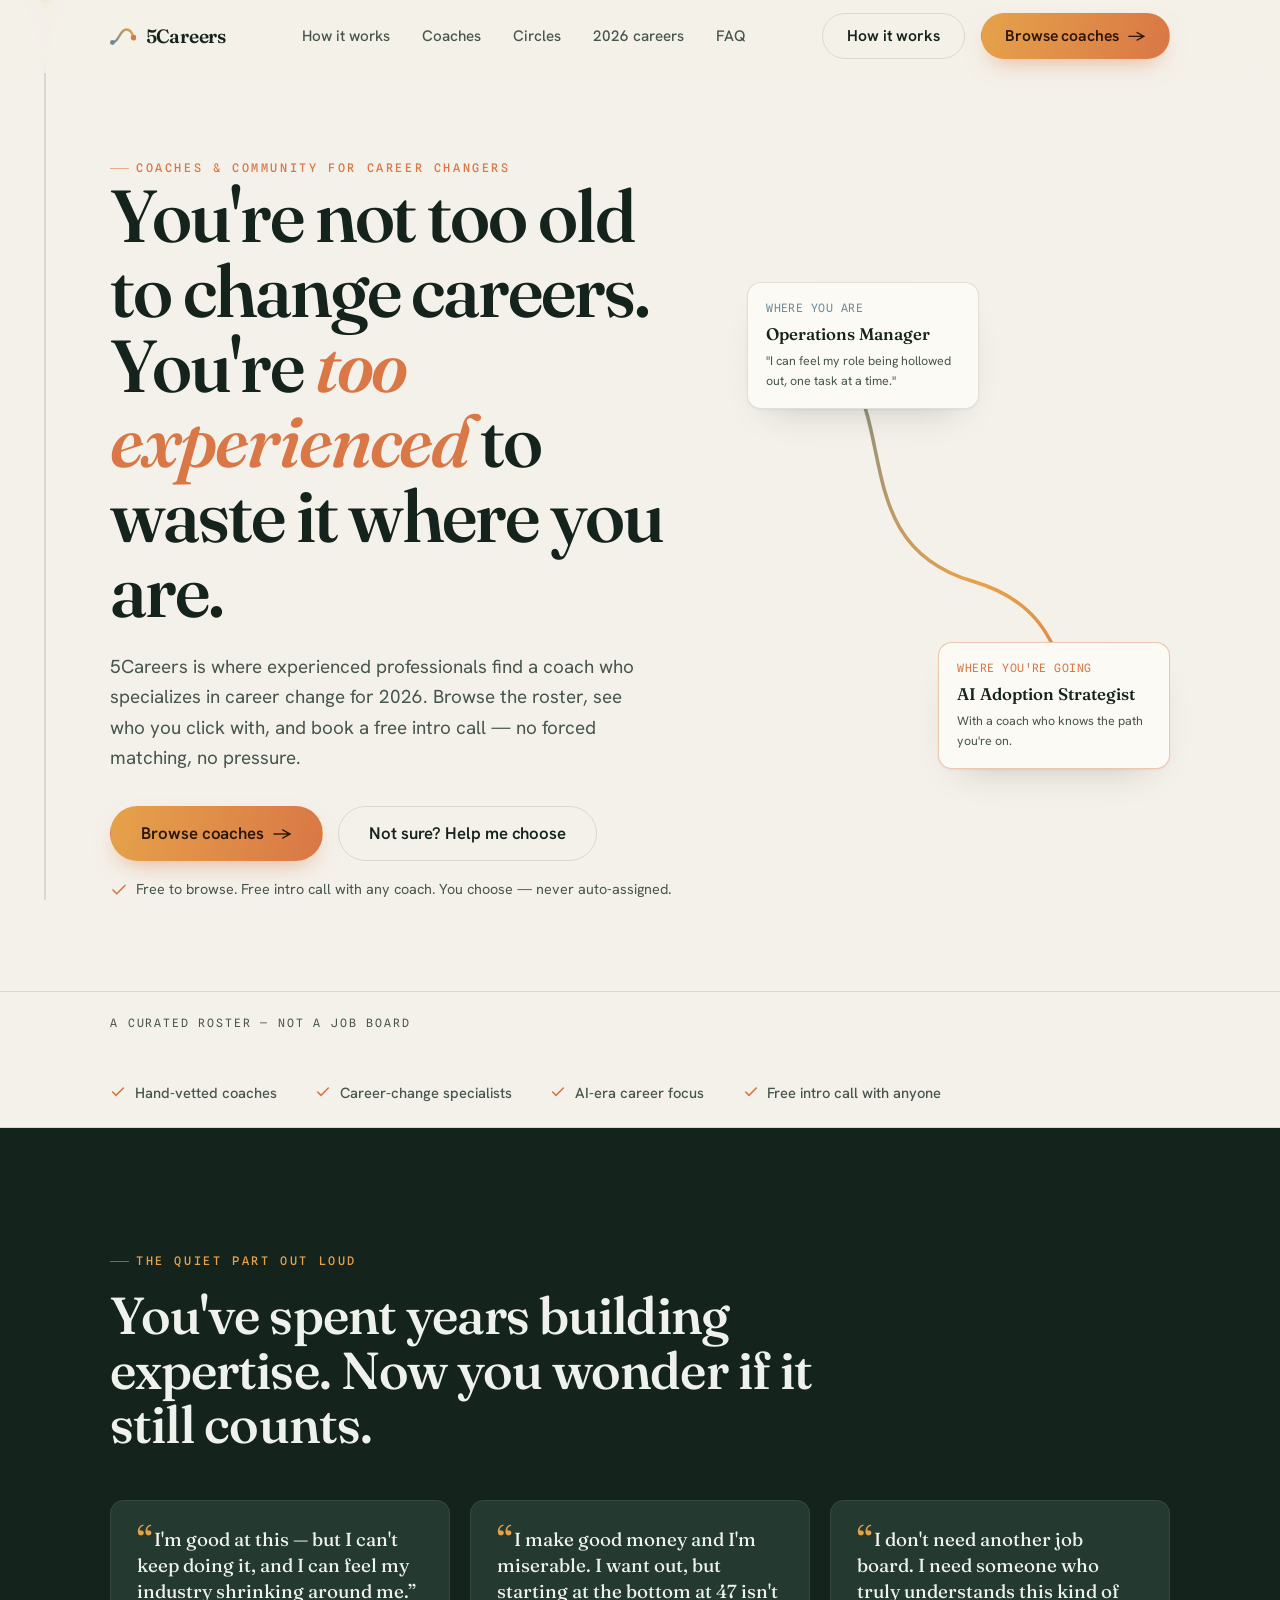
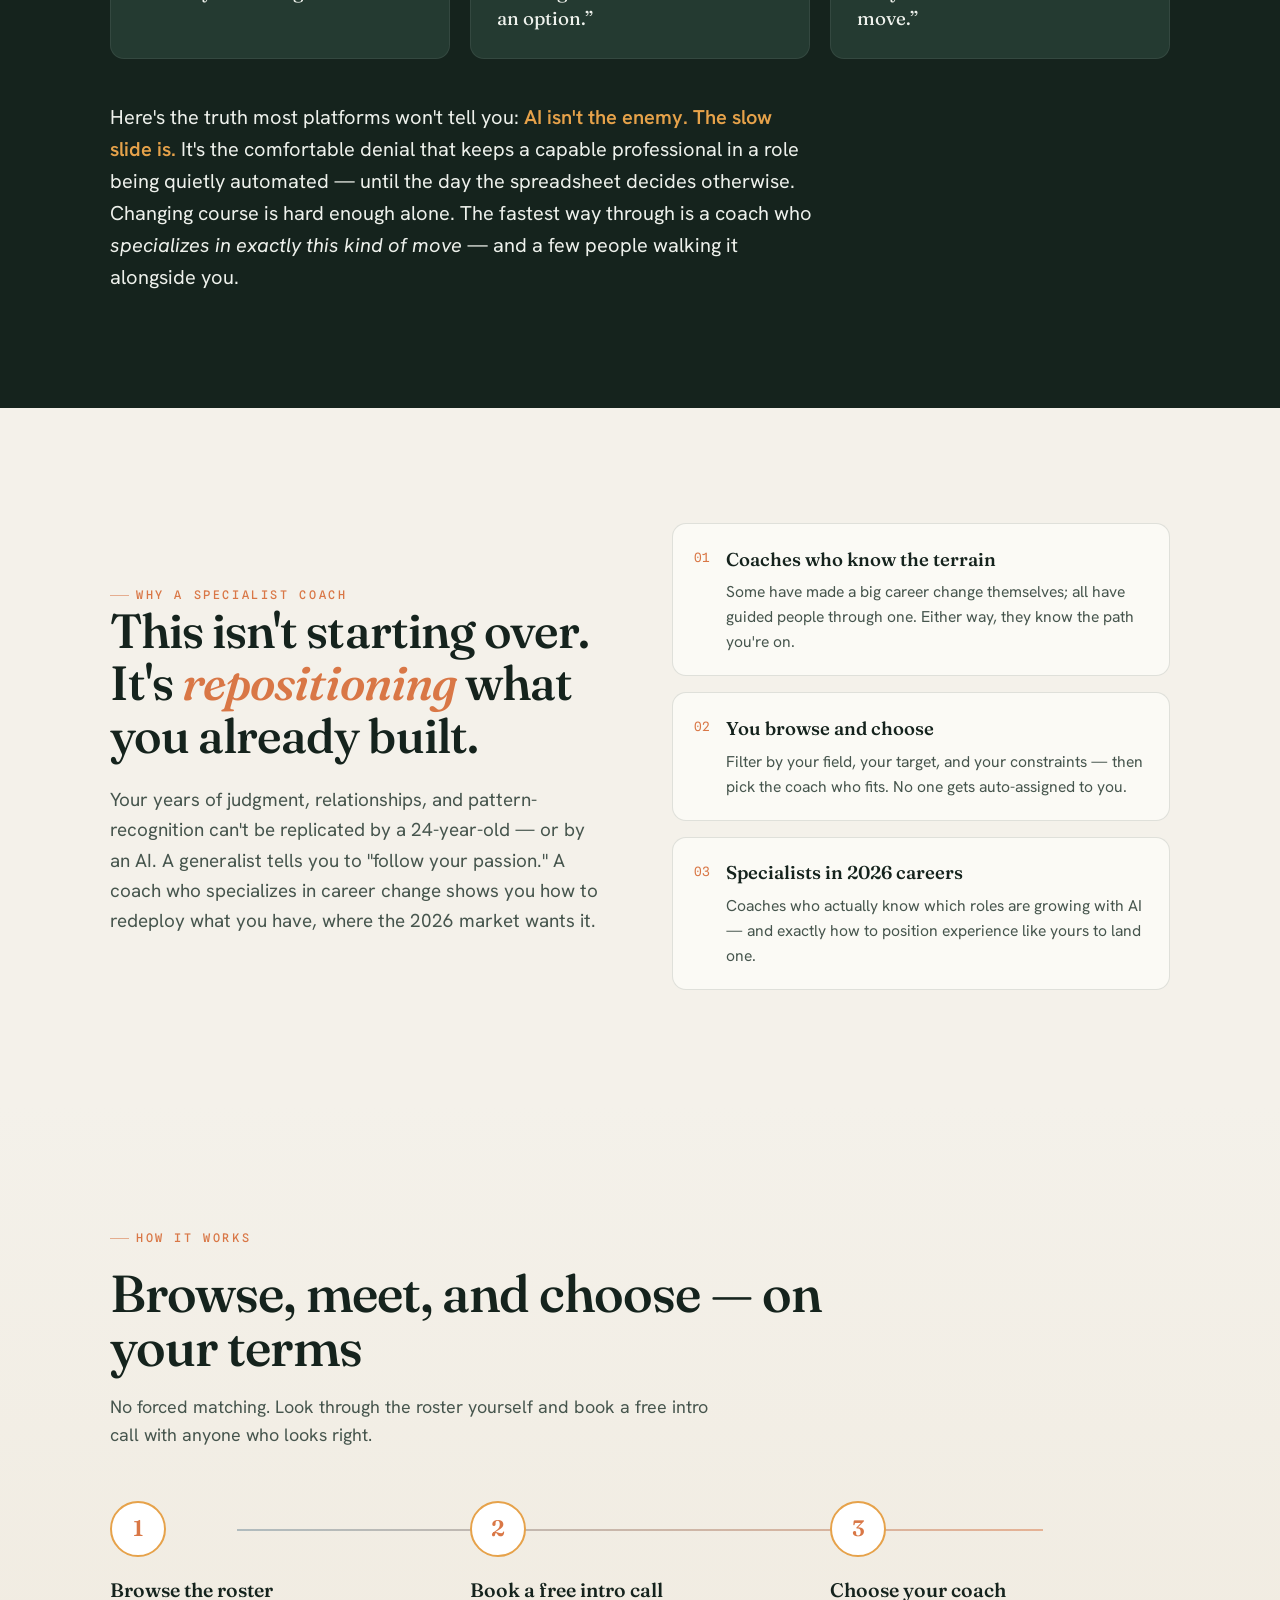
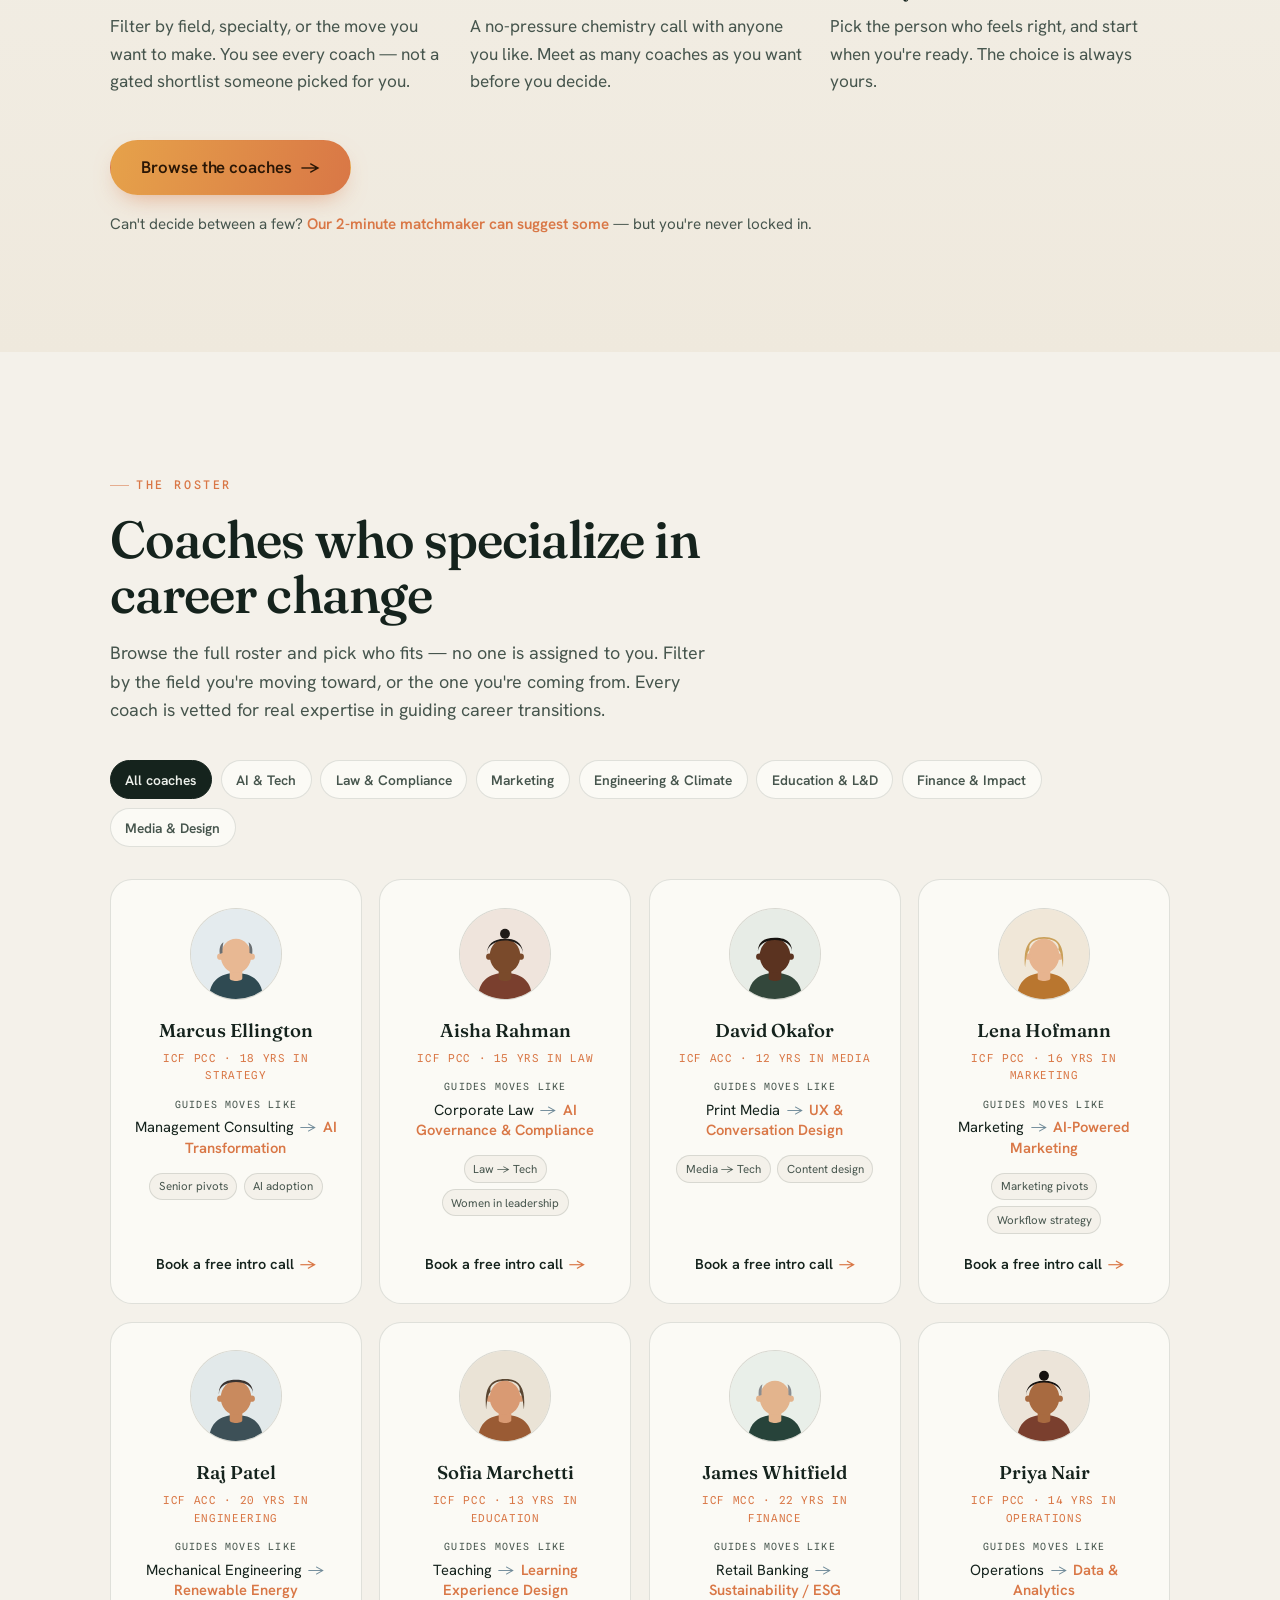
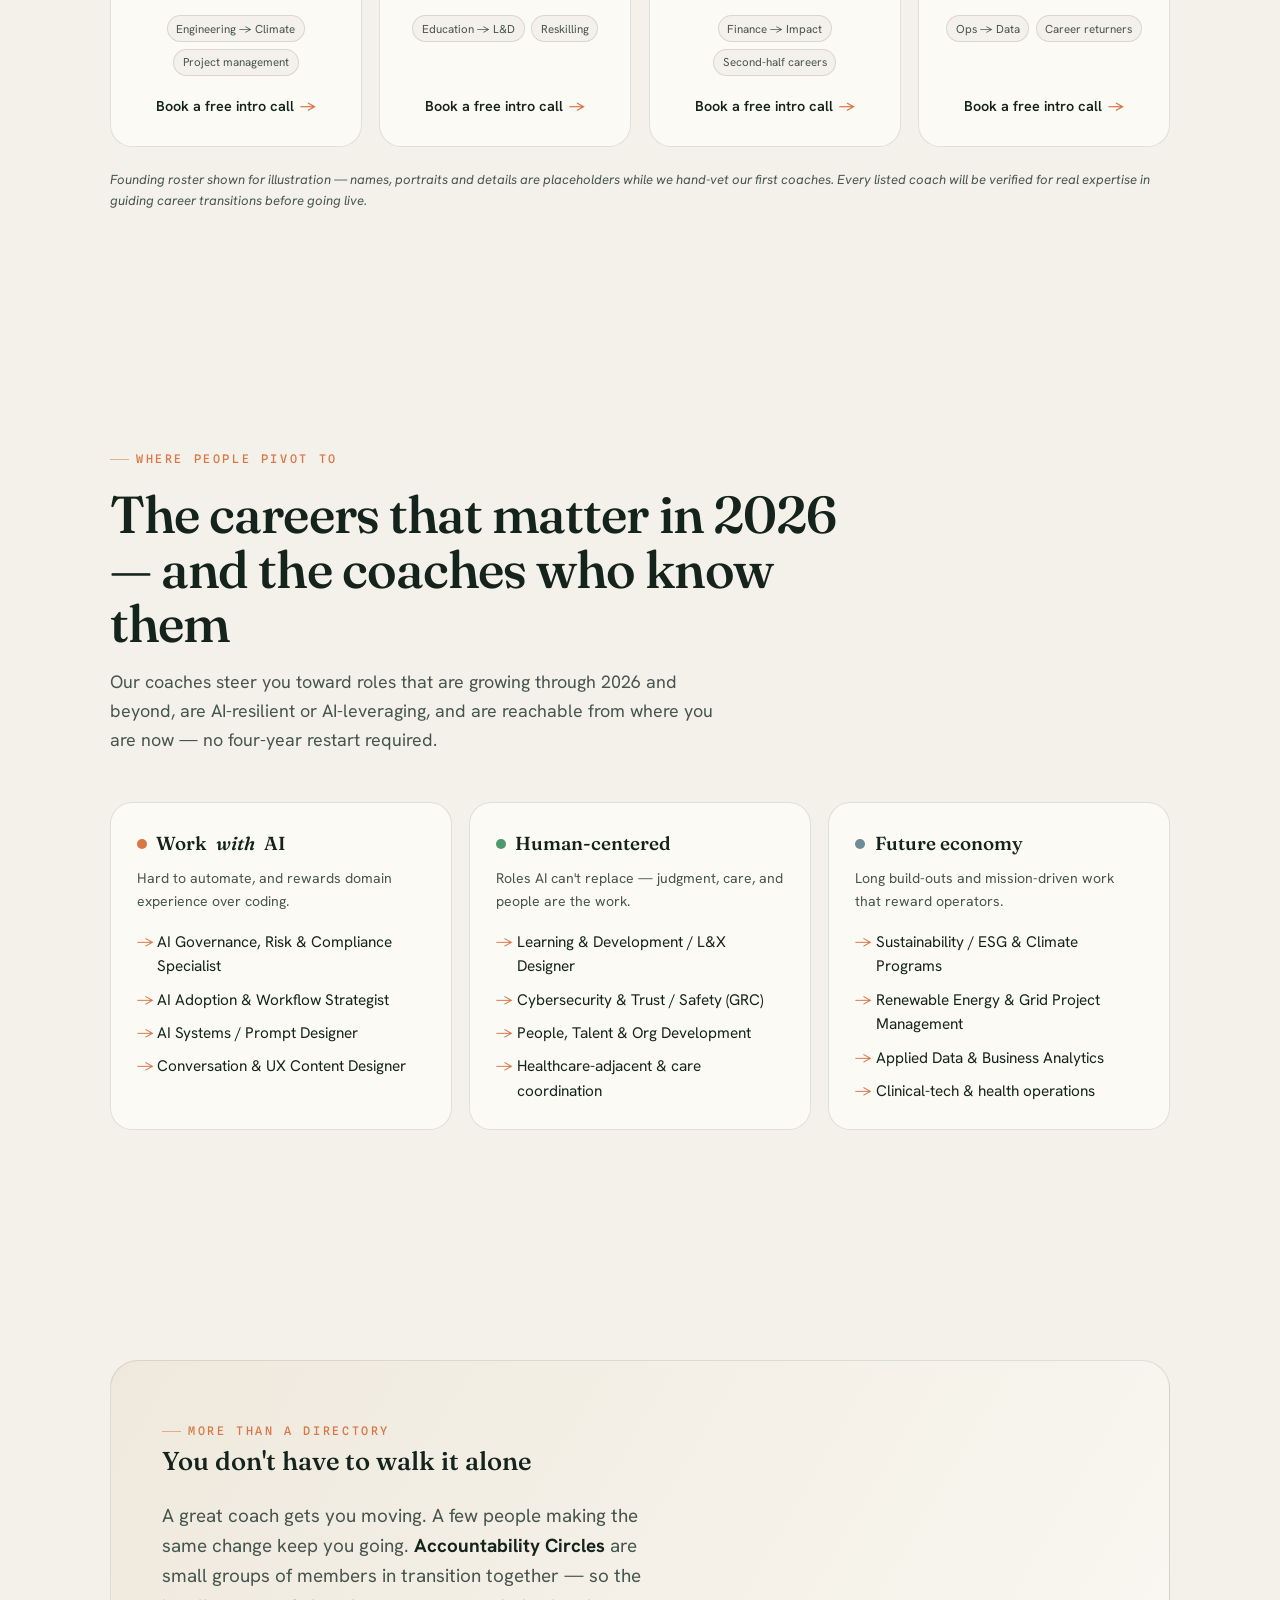
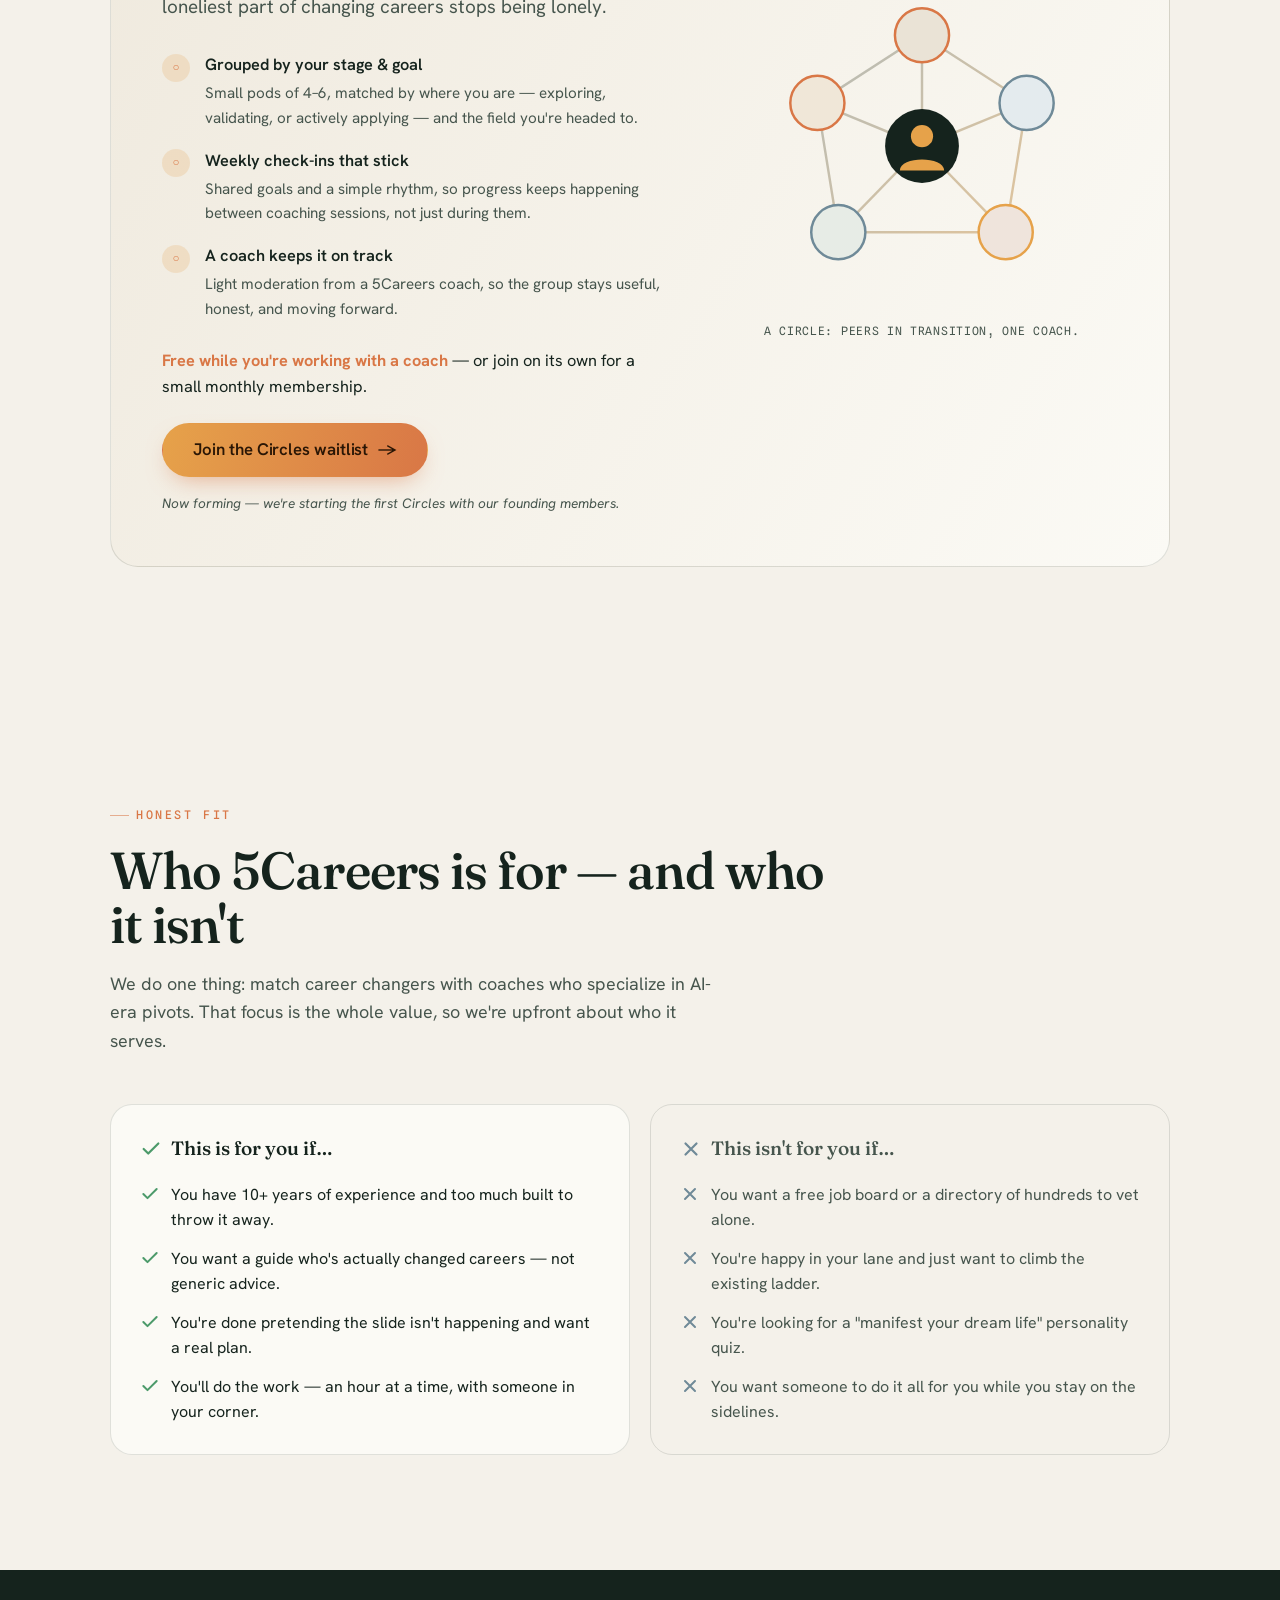
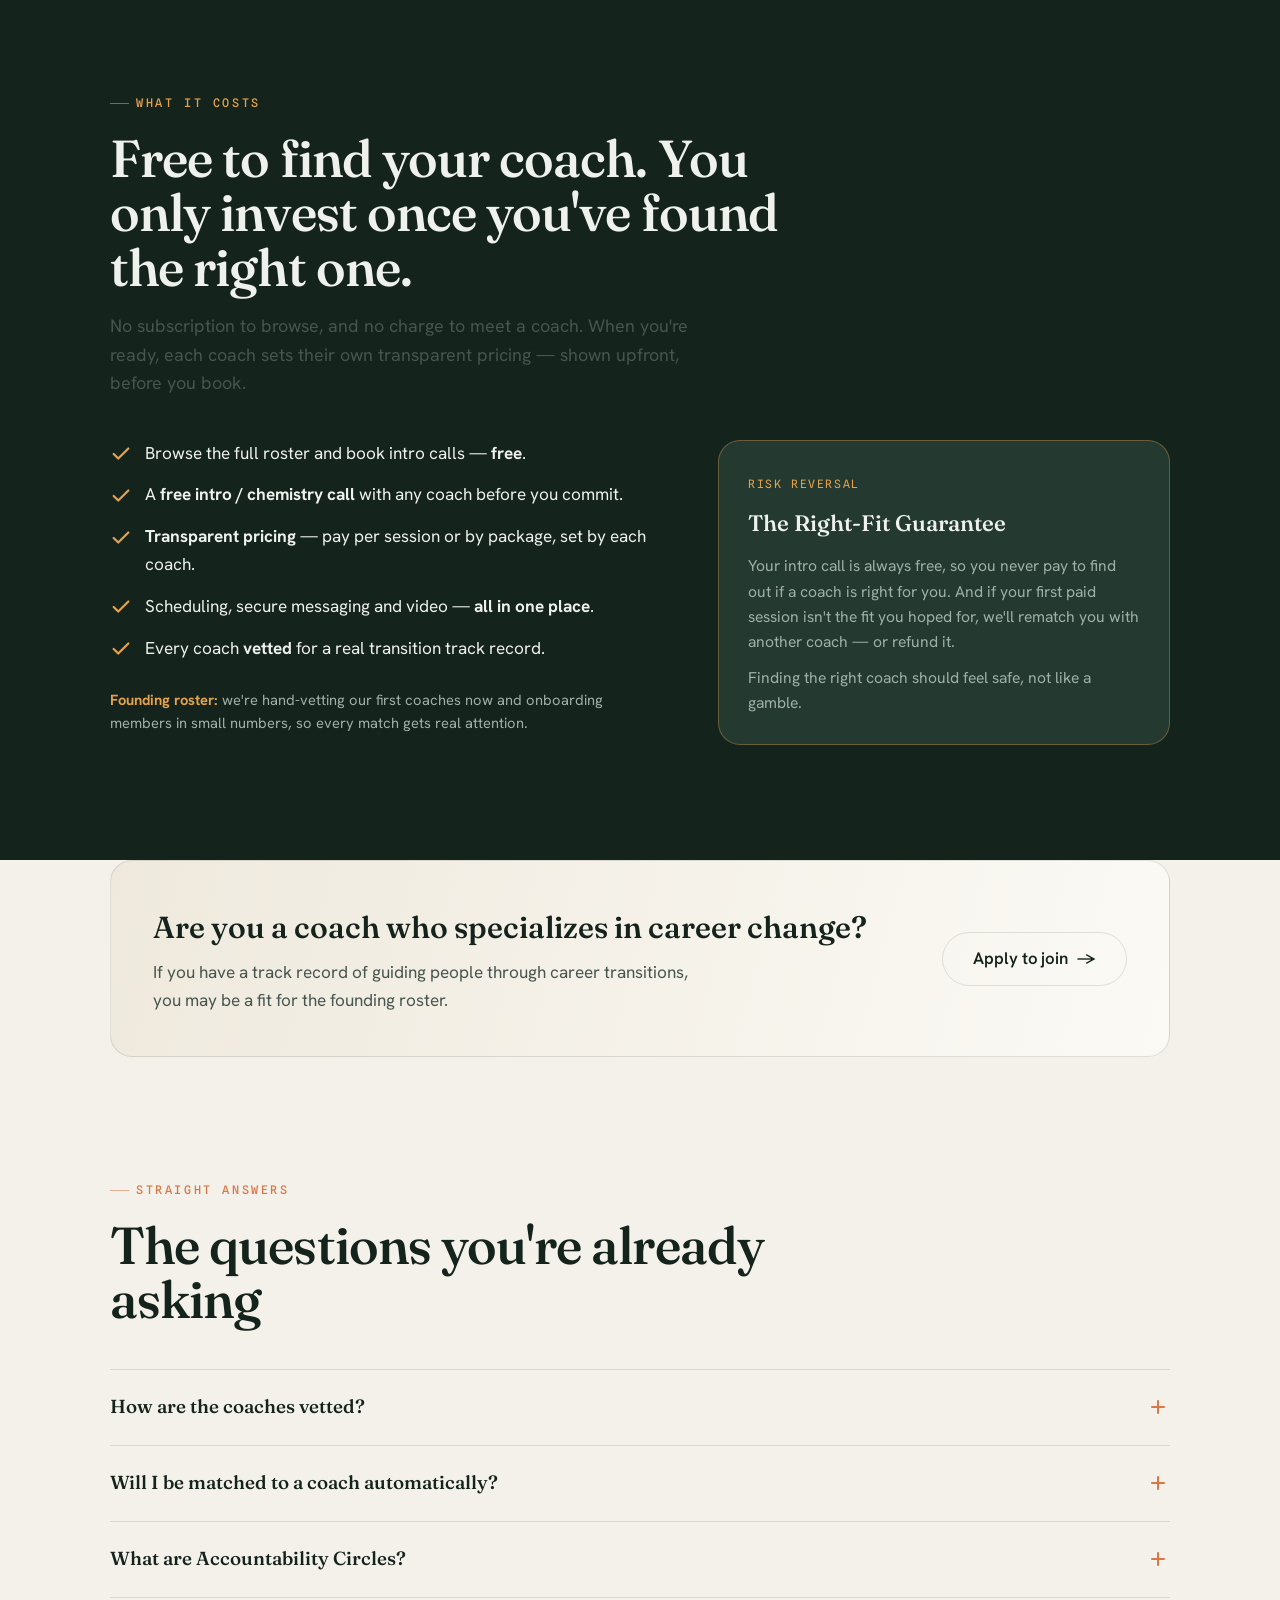
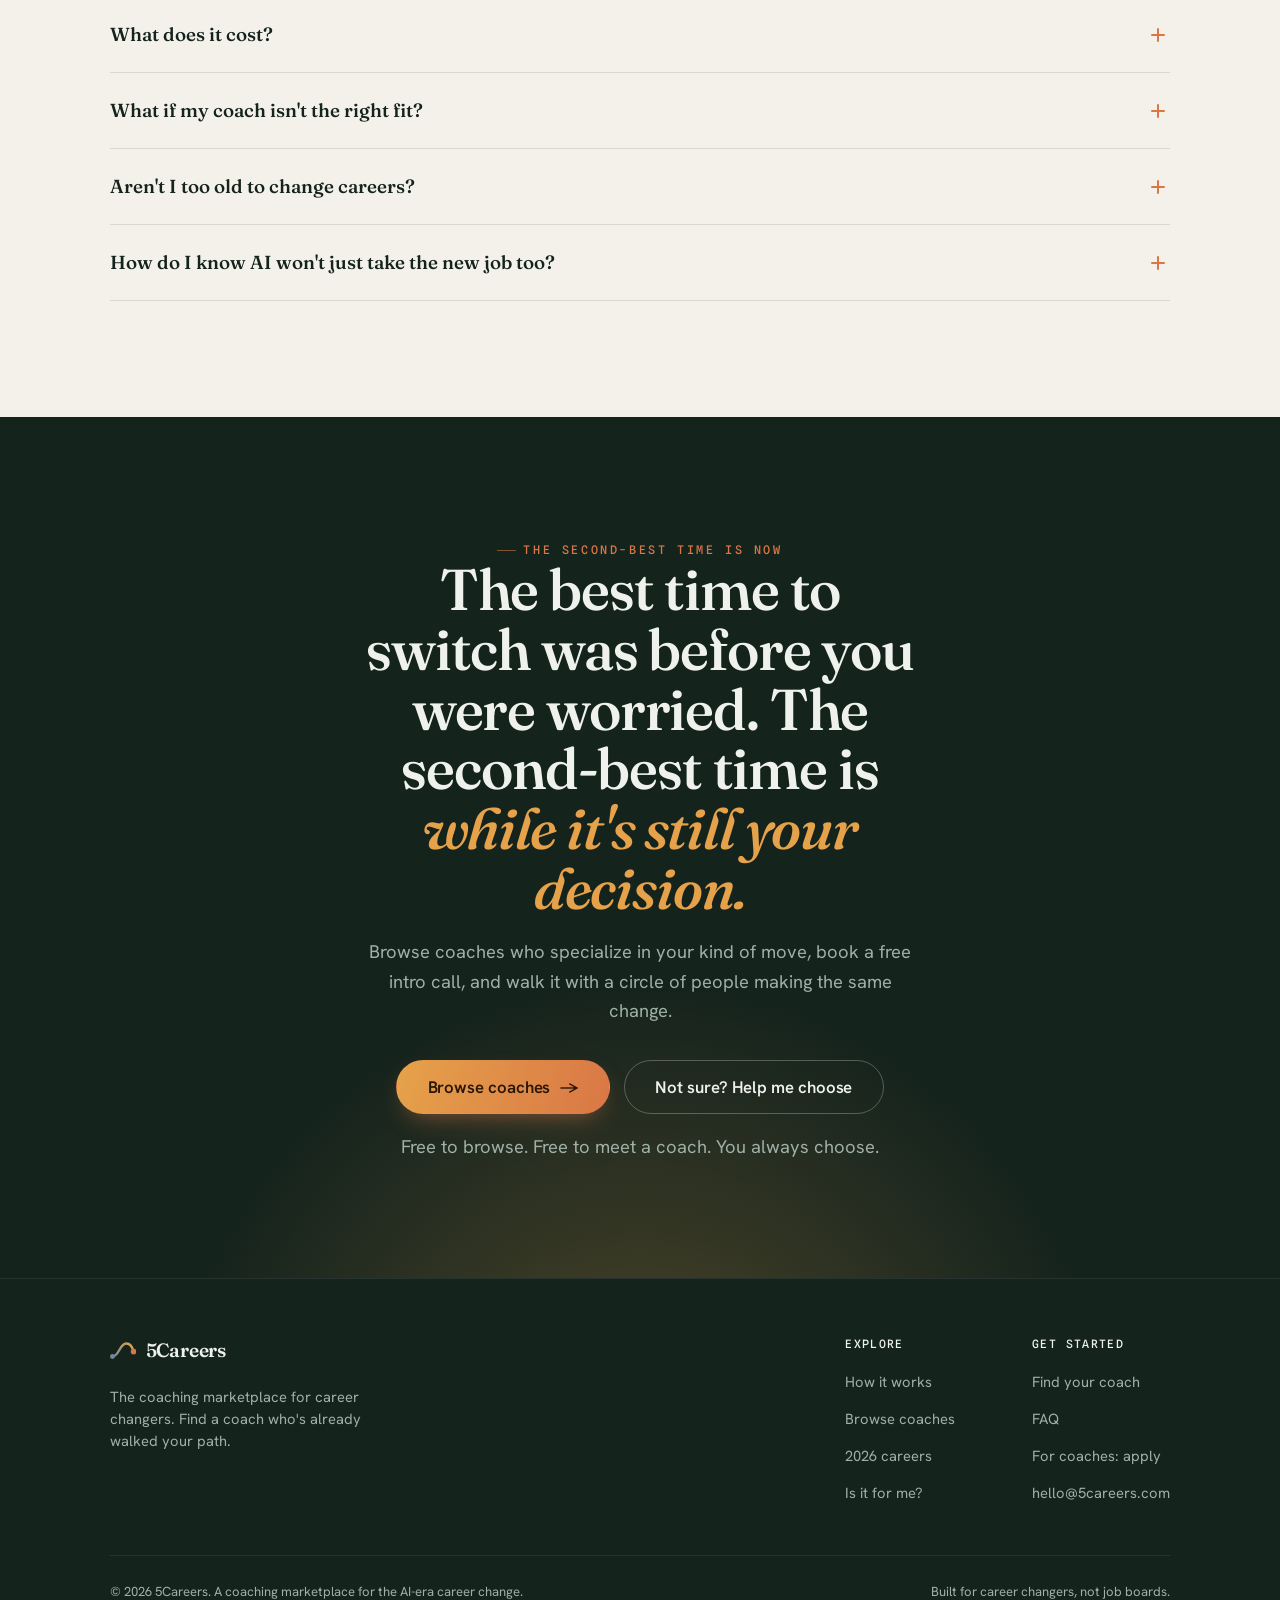
==== commit 2201335d: "Rename brand from Throughline to 5Careers Update the company name across the site (wordmark, title, " ====
--- a/index.html
+++ b/index.html
@@ -3,10 +3,10 @@
 <head>
 <meta charset="UTF-8" />
 <meta name="viewport" content="width=device-width, initial-scale=1.0" />
-<title>Throughline — Career-change coaches for the AI era, plus a community to walk it with</title>
-<meta name="description" content="Throughline is a coaching marketplace and community for career changers. Browse vetted coaches who specialize in AI-era 2026 transitions, book a free intro call, and join an accountability circle of people making the same move." />
-
-<meta property="og:title" content="Throughline — Career-change coaches for the AI era" />
+<title>5Careers — Career-change coaches for the AI era, plus a community to walk it with</title>
+<meta name="description" content="5Careers is a coaching marketplace and community for career changers. Browse vetted coaches who specialize in AI-era 2026 transitions, book a free intro call, and join an accountability circle of people making the same move." />
+
+<meta property="og:title" content="5Careers — Career-change coaches for the AI era" />
 <meta property="og:description" content="Browse a curated roster of coaches who specialize in helping experienced professionals change careers for 2026 — then walk it with a circle of people making the same move. No forced matching." />
 <meta property="og:type" content="website" />
 
@@ -27,7 +27,7 @@
 <!-- ============================================= NAV -->
 <header class="nav" id="nav">
   <div class="wrap nav-inner">
-    <a href="#top" class="brand" aria-label="Throughline home">
+    <a href="#top" class="brand" aria-label="5Careers home">
       <svg class="mark" viewBox="0 0 32 32" fill="none" aria-hidden="true">
         <path d="M3 24 C 11 24, 12 8, 20 8 C 26 8, 28 14, 29 18" stroke="url(#g)" stroke-width="3" stroke-linecap="round"/>
         <circle cx="3" cy="24" r="3" fill="#6f8a98"/>
@@ -36,7 +36,7 @@
           <stop stop-color="#6f8a98"/><stop offset="1" stop-color="#e6a24a"/>
         </linearGradient></defs>
       </svg>
-      Throughline
+      5Careers
     </a>
     <nav class="nav-links" aria-label="Primary">
       <a href="#how">How it works</a>
@@ -60,10 +60,10 @@
     <div class="hero-copy reveal">
       <span class="eyebrow">Coaches &amp; community for career changers</span>
       <h1>You're not too old to change careers. You're <em>too experienced</em> to waste it where you are.</h1>
-      <p class="lead">Throughline is where experienced professionals find a coach who specializes in career change for 2026. Browse the roster, see who you click with, and book a free intro call — no forced matching, no pressure.</p>
+      <p class="lead">5Careers is where experienced professionals find a coach who specializes in career change for 2026. Browse the roster, see who you click with, and book a free intro call — no forced matching, no pressure.</p>
       <div class="hero-actions">
         <a href="#coaches" class="btn btn-primary btn-lg">Browse coaches <span class="arrow">→</span></a>
-        <a href="mailto:hello@throughline.coach?subject=Help%20me%20choose%20a%20coach" class="btn btn-ghost btn-lg">Not sure? Help me choose</a>
+        <a href="mailto:hello@5careers.com?subject=Help%20me%20choose%20a%20coach" class="btn btn-ghost btn-lg">Not sure? Help me choose</a>
       </div>
       <p class="hero-reassure">
         <svg width="18" height="18" viewBox="0 0 24 24" fill="none" stroke="currentColor" stroke-width="2.2" stroke-linecap="round" stroke-linejoin="round"><path d="M20 6 9 17l-5-5"/></svg>
@@ -153,7 +153,7 @@
     </div>
     <div class="how-cta reveal">
       <a href="#coaches" class="btn btn-primary btn-lg">Browse the coaches <span class="arrow">→</span></a>
-      <p class="how-helper">Can't decide between a few? <a href="mailto:hello@throughline.coach?subject=Help%20me%20choose%20a%20coach" class="textlink">Our 2-minute matchmaker can suggest some</a> — but you're never locked in.</p>
+      <p class="how-helper">Can't decide between a few? <a href="mailto:hello@5careers.com?subject=Help%20me%20choose%20a%20coach" class="textlink">Our 2-minute matchmaker can suggest some</a> — but you're never locked in.</p>
     </div>
   </div>
 </section>
@@ -185,7 +185,7 @@
         <p class="cred">ICF PCC · 18 yrs in strategy</p>
         <p class="pivot"><span class="plabel">Guides moves like</span>Management Consulting <span class="sep">→</span> <span class="to">AI Transformation</span></p>
         <div class="tags"><span class="tag">Senior pivots</span><span class="tag">AI adoption</span></div>
-        <a class="coach-cta" href="mailto:hello@throughline.coach?subject=Intro%20call%20with%20Marcus%20Ellington">Book a free intro call <span class="arrow">→</span></a>
+        <a class="coach-cta" href="mailto:hello@5careers.com?subject=Intro%20call%20with%20Marcus%20Ellington">Book a free intro call <span class="arrow">→</span></a>
       </article>
 
       <article class="coach reveal" data-cats="ai law">
@@ -194,7 +194,7 @@
         <p class="cred">ICF PCC · 15 yrs in law</p>
         <p class="pivot"><span class="plabel">Guides moves like</span>Corporate Law <span class="sep">→</span> <span class="to">AI Governance &amp; Compliance</span></p>
         <div class="tags"><span class="tag">Law → Tech</span><span class="tag">Women in leadership</span></div>
-        <a class="coach-cta" href="mailto:hello@throughline.coach?subject=Intro%20call%20with%20Aisha%20Rahman">Book a free intro call <span class="arrow">→</span></a>
+        <a class="coach-cta" href="mailto:hello@5careers.com?subject=Intro%20call%20with%20Aisha%20Rahman">Book a free intro call <span class="arrow">→</span></a>
       </article>
 
       <article class="coach reveal" data-cats="media ai">
@@ -203,7 +203,7 @@
         <p class="cred">ICF ACC · 12 yrs in media</p>
         <p class="pivot"><span class="plabel">Guides moves like</span>Print Media <span class="sep">→</span> <span class="to">UX &amp; Conversation Design</span></p>
         <div class="tags"><span class="tag">Media → Tech</span><span class="tag">Content design</span></div>
-        <a class="coach-cta" href="mailto:hello@throughline.coach?subject=Intro%20call%20with%20David%20Okafor">Book a free intro call <span class="arrow">→</span></a>
+        <a class="coach-cta" href="mailto:hello@5careers.com?subject=Intro%20call%20with%20David%20Okafor">Book a free intro call <span class="arrow">→</span></a>
       </article>
 
       <article class="coach reveal" data-cats="marketing ai">
@@ -212,7 +212,7 @@
         <p class="cred">ICF PCC · 16 yrs in marketing</p>
         <p class="pivot"><span class="plabel">Guides moves like</span>Marketing <span class="sep">→</span> <span class="to">AI-Powered Marketing</span></p>
         <div class="tags"><span class="tag">Marketing pivots</span><span class="tag">Workflow strategy</span></div>
-        <a class="coach-cta" href="mailto:hello@throughline.coach?subject=Intro%20call%20with%20Lena%20Hofmann">Book a free intro call <span class="arrow">→</span></a>
+        <a class="coach-cta" href="mailto:hello@5careers.com?subject=Intro%20call%20with%20Lena%20Hofmann">Book a free intro call <span class="arrow">→</span></a>
       </article>
 
       <article class="coach reveal" data-cats="engineering">
@@ -221,7 +221,7 @@
         <p class="cred">ICF ACC · 20 yrs in engineering</p>
         <p class="pivot"><span class="plabel">Guides moves like</span>Mechanical Engineering <span class="sep">→</span> <span class="to">Renewable Energy</span></p>
         <div class="tags"><span class="tag">Engineering → Climate</span><span class="tag">Project management</span></div>
-        <a class="coach-cta" href="mailto:hello@throughline.coach?subject=Intro%20call%20with%20Raj%20Patel">Book a free intro call <span class="arrow">→</span></a>
+        <a class="coach-cta" href="mailto:hello@5careers.com?subject=Intro%20call%20with%20Raj%20Patel">Book a free intro call <span class="arrow">→</span></a>
       </article>
 
       <article class="coach reveal" data-cats="education">
@@ -230,7 +230,7 @@
         <p class="cred">ICF PCC · 13 yrs in education</p>
         <p class="pivot"><span class="plabel">Guides moves like</span>Teaching <span class="sep">→</span> <span class="to">Learning Experience Design</span></p>
         <div class="tags"><span class="tag">Education → L&amp;D</span><span class="tag">Reskilling</span></div>
-        <a class="coach-cta" href="mailto:hello@throughline.coach?subject=Intro%20call%20with%20Sofia%20Marchetti">Book a free intro call <span class="arrow">→</span></a>
+        <a class="coach-cta" href="mailto:hello@5careers.com?subject=Intro%20call%20with%20Sofia%20Marchetti">Book a free intro call <span class="arrow">→</span></a>
       </article>
 
       <article class="coach reveal" data-cats="finance">
@@ -239,7 +239,7 @@
         <p class="cred">ICF MCC · 22 yrs in finance</p>
         <p class="pivot"><span class="plabel">Guides moves like</span>Retail Banking <span class="sep">→</span> <span class="to">Sustainability / ESG</span></p>
         <div class="tags"><span class="tag">Finance → Impact</span><span class="tag">Second-half careers</span></div>
-        <a class="coach-cta" href="mailto:hello@throughline.coach?subject=Intro%20call%20with%20James%20Whitfield">Book a free intro call <span class="arrow">→</span></a>
+        <a class="coach-cta" href="mailto:hello@5careers.com?subject=Intro%20call%20with%20James%20Whitfield">Book a free intro call <span class="arrow">→</span></a>
       </article>
 
       <article class="coach reveal" data-cats="ai">
@@ -248,7 +248,7 @@
         <p class="cred">ICF PCC · 14 yrs in operations</p>
         <p class="pivot"><span class="plabel">Guides moves like</span>Operations <span class="sep">→</span> <span class="to">Data &amp; Analytics</span></p>
         <div class="tags"><span class="tag">Ops → Data</span><span class="tag">Career returners</span></div>
-        <a class="coach-cta" href="mailto:hello@throughline.coach?subject=Intro%20call%20with%20Priya%20Nair">Book a free intro call <span class="arrow">→</span></a>
+        <a class="coach-cta" href="mailto:hello@5careers.com?subject=Intro%20call%20with%20Priya%20Nair">Book a free intro call <span class="arrow">→</span></a>
       </article>
     </div>
     <p class="empty-note" id="coachEmpty" hidden>No coaches in that category yet — <a href="#coaches" data-filter-reset>see all coaches</a>.</p>
@@ -310,11 +310,11 @@
         <ul class="circle-feats">
           <li><span class="cf-ic" aria-hidden="true">◦</span><div><strong>Grouped by your stage &amp; goal</strong><p>Small pods of 4–6, matched by where you are — exploring, validating, or actively applying — and the field you're headed to.</p></div></li>
           <li><span class="cf-ic" aria-hidden="true">◦</span><div><strong>Weekly check-ins that stick</strong><p>Shared goals and a simple rhythm, so progress keeps happening between coaching sessions, not just during them.</p></div></li>
-          <li><span class="cf-ic" aria-hidden="true">◦</span><div><strong>A coach keeps it on track</strong><p>Light moderation from a Throughline coach, so the group stays useful, honest, and moving forward.</p></div></li>
+          <li><span class="cf-ic" aria-hidden="true">◦</span><div><strong>A coach keeps it on track</strong><p>Light moderation from a 5Careers coach, so the group stays useful, honest, and moving forward.</p></div></li>
         </ul>
         <p class="circle-price"><strong>Free while you're working with a coach</strong> — or join on its own for a small monthly membership.</p>
         <div class="hero-actions">
-          <a href="mailto:hello@throughline.coach?subject=Accountability%20Circles%20waitlist" class="btn btn-primary btn-lg">Join the Circles waitlist <span class="arrow">→</span></a>
+          <a href="mailto:hello@5careers.com?subject=Accountability%20Circles%20waitlist" class="btn btn-primary btn-lg">Join the Circles waitlist <span class="arrow">→</span></a>
         </div>
         <p class="circle-note">Now forming — we're starting the first Circles with our founding members.</p>
       </div>
@@ -355,7 +355,7 @@
   <div class="wrap">
     <div class="section-head reveal">
       <span class="eyebrow">Honest fit</span>
-      <h2>Who Throughline is for — and who it isn't</h2>
+      <h2>Who 5Careers is for — and who it isn't</h2>
       <p>We do one thing: match career changers with coaches who specialize in AI-era pivots. That focus is the whole value, so we're upfront about who it serves.</p>
     </div>
     <div class="fit-grid">
@@ -418,7 +418,7 @@
         <h3>Are you a coach who specializes in career change?</h3>
         <p>If you have a track record of guiding people through career transitions, you may be a fit for the founding roster.</p>
       </div>
-      <a href="mailto:hello@throughline.coach?subject=Coach%20application" class="btn btn-ghost btn-lg">Apply to join <span class="arrow">→</span></a>
+      <a href="mailto:hello@5careers.com?subject=Coach%20application" class="btn btn-ghost btn-lg">Apply to join <span class="arrow">→</span></a>
     </div>
   </div>
 </section>
@@ -433,7 +433,7 @@
     <div class="faq-list reveal">
       <details class="faq-item"><summary class="faq-q">How are the coaches vetted?<span class="pm" aria-hidden="true"></span></summary><div class="faq-a">We only list coaches with a real track record of guiding people through career change. Before anyone joins the roster we verify their credentials (such as ICF certification), their professional background, and their outcomes. The whole point is that you're not gambling on a stranger.</div></details>
       <details class="faq-item"><summary class="faq-q">Will I be matched to a coach automatically?<span class="pm" aria-hidden="true"></span></summary><div class="faq-a">No — and that's on purpose. You browse the full roster and choose for yourself, and you can book a free intro call with anyone. If you'd like a hand narrowing it down, our optional 2-minute matchmaker can suggest a few coaches that fit — but you're never locked into a match.</div></details>
-      <details class="faq-item"><summary class="faq-q">What are Accountability Circles?<span class="pm" aria-hidden="true"></span></summary><div class="faq-a">Small groups of members who are changing careers at the same time, grouped by where you are in the journey and where you're headed, with a coach keeping things on track. It's the antidote to how isolating a transition can be. Circles are free while you're working with a coach, or available on their own for a small membership — <a href="mailto:hello@throughline.coach?subject=Accountability%20Circles%20waitlist">join the waitlist</a>.</div></details>
+      <details class="faq-item"><summary class="faq-q">What are Accountability Circles?<span class="pm" aria-hidden="true"></span></summary><div class="faq-a">Small groups of members who are changing careers at the same time, grouped by where you are in the journey and where you're headed, with a coach keeping things on track. It's the antidote to how isolating a transition can be. Circles are free while you're working with a coach, or available on their own for a small membership — <a href="mailto:hello@5careers.com?subject=Accountability%20Circles%20waitlist">join the waitlist</a>.</div></details>
       <details class="faq-item"><summary class="faq-q">What does it cost?<span class="pm" aria-hidden="true"></span></summary><div class="faq-a">Browsing, getting matched, and your first intro call are all free. After that, each coach sets their own per-session or package pricing, shown upfront before you book. There's no subscription required to start.</div></details>
       <details class="faq-item"><summary class="faq-q">What if my coach isn't the right fit?<span class="pm" aria-hidden="true"></span></summary><div class="faq-a">The free intro call is designed to catch that before any money changes hands. And if your first paid session still isn't right, we'll rematch you with another coach or refund it — no awkwardness.</div></details>
       <details class="faq-item"><summary class="faq-q">Aren't I too old to change careers?<span class="pm" aria-hidden="true"></span></summary><div class="faq-a">No — you're too experienced to start over, which is different. People change careers in their 40s and 50s successfully every day. What stops most isn't age — it's not having a credible plan and trying to do it alone. A coach who's already made your move is exactly that plan.</div></details>
@@ -451,7 +451,7 @@
     <p>Browse coaches who specialize in your kind of move, book a free intro call, and walk it with a circle of people making the same change.</p>
     <div class="hero-actions">
       <a href="#coaches" class="btn btn-primary btn-lg">Browse coaches <span class="arrow">→</span></a>
-      <a href="mailto:hello@throughline.coach?subject=Help%20me%20choose%20a%20coach" class="btn btn-ghost btn-lg on-dark">Not sure? Help me choose</a>
+      <a href="mailto:hello@5careers.com?subject=Help%20me%20choose%20a%20coach" class="btn btn-ghost btn-lg on-dark">Not sure? Help me choose</a>
     </div>
     <p class="final-reassure">Free to browse. Free to meet a coach. You always choose.</p>
   </div>
@@ -470,7 +470,7 @@
             <circle cx="3" cy="24" r="3" fill="#6f8a98"/><circle cx="29" cy="18" r="3.4" fill="#d97746"/>
             <defs><linearGradient id="g2" x1="3" y1="24" x2="29" y2="10" gradientUnits="userSpaceOnUse"><stop stop-color="#6f8a98"/><stop offset="1" stop-color="#e6a24a"/></linearGradient></defs>
           </svg>
-          Throughline
+          5Careers
         </a>
         <p class="footer-tagline">The coaching marketplace for career changers. Find a coach who's already walked your path.</p>
       </div>
@@ -489,14 +489,14 @@
           <ul>
             <li><a href="#coaches">Find your coach</a></li>
             <li><a href="#faq">FAQ</a></li>
-            <li><a href="mailto:hello@throughline.coach?subject=Coach%20application">For coaches: apply</a></li>
-            <li><a href="mailto:hello@throughline.coach">hello@throughline.coach</a></li>
+            <li><a href="mailto:hello@5careers.com?subject=Coach%20application">For coaches: apply</a></li>
+            <li><a href="mailto:hello@5careers.com">hello@5careers.com</a></li>
           </ul>
         </div>
       </div>
     </div>
     <div class="footer-bottom">
-      <span>© <span id="year">2026</span> Throughline. A coaching marketplace for the AI-era career change.</span>
+      <span>© <span id="year">2026</span> 5Careers. A coaching marketplace for the AI-era career change.</span>
       <span>Built for career changers, not job boards.</span>
     </div>
   </div>
--- a/styles.css
+++ b/styles.css
@@ -1,5 +1,5 @@
 /* ==========================================================================
-   Throughline — career-pivot coaching marketing site
+   5Careers — career-change coaching marketplace marketing site
    Design system + styles. Hand-authored, no framework.
    ========================================================================== */
 
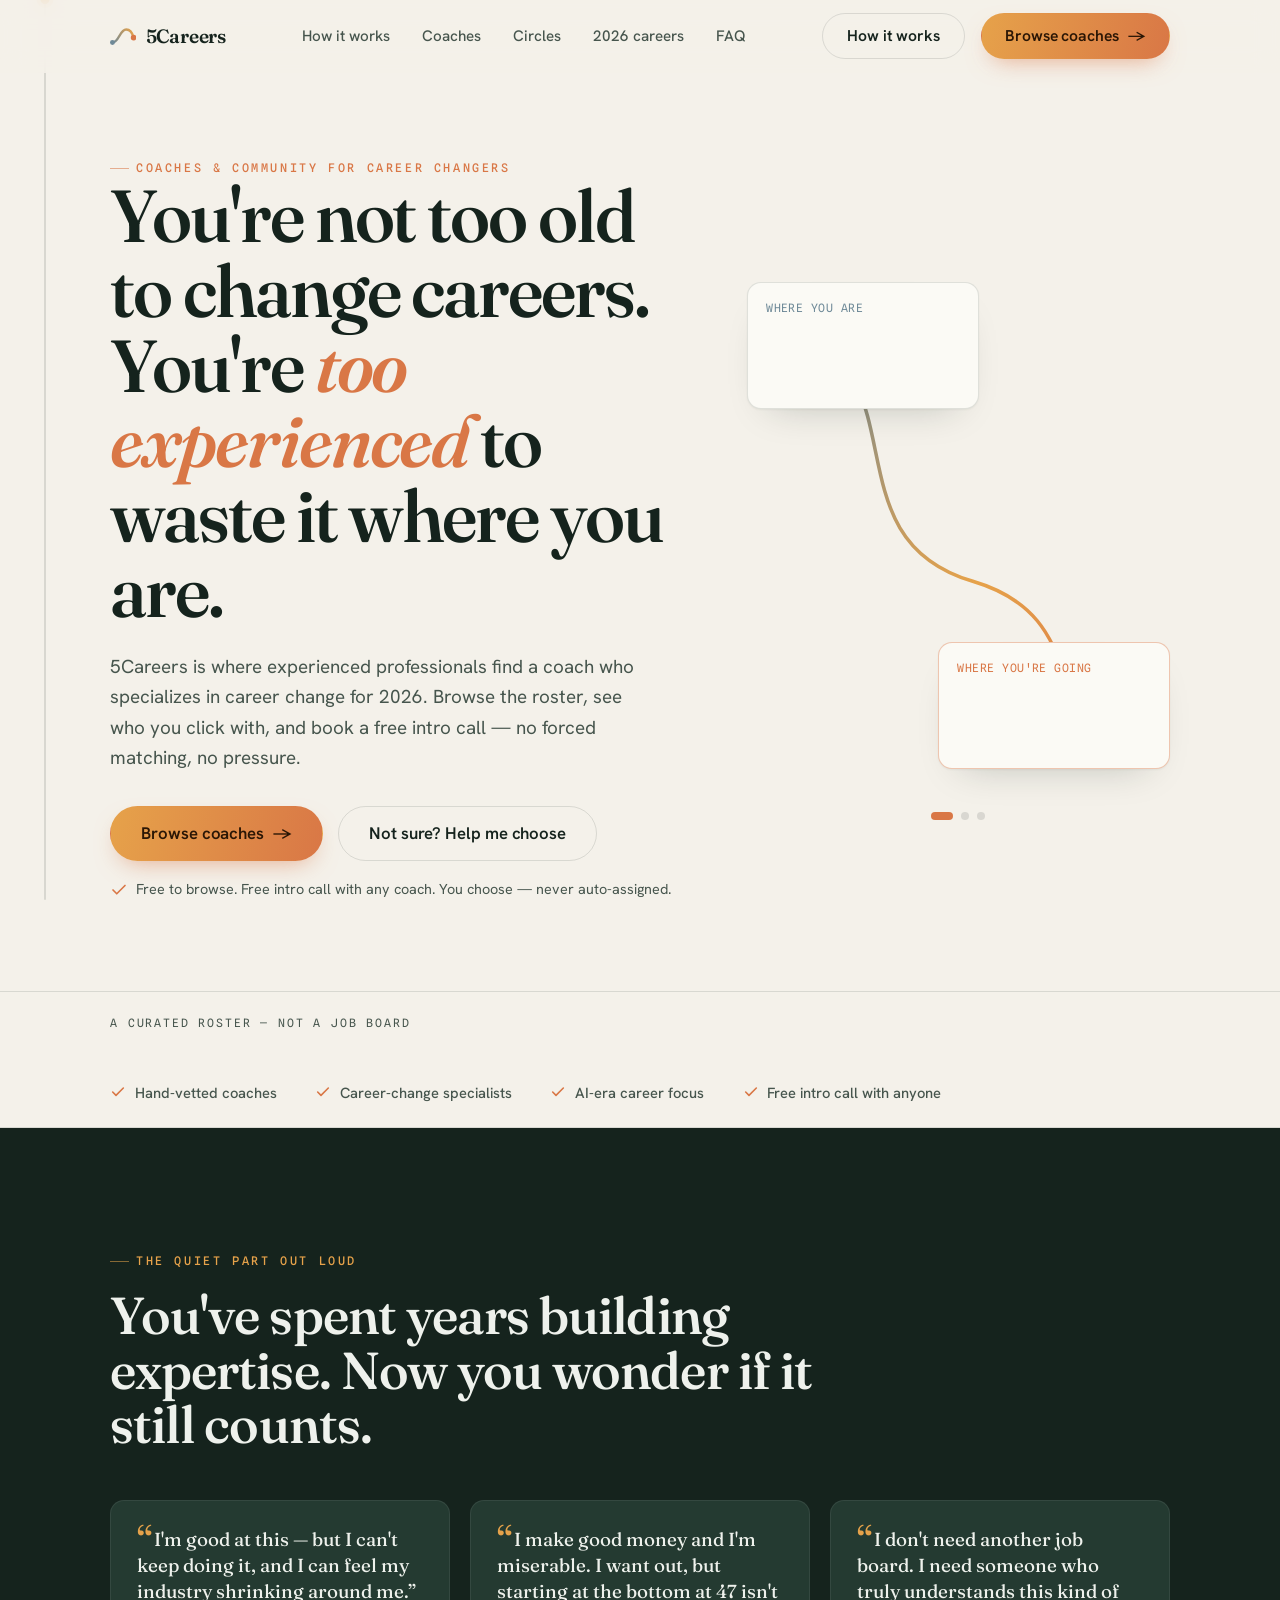
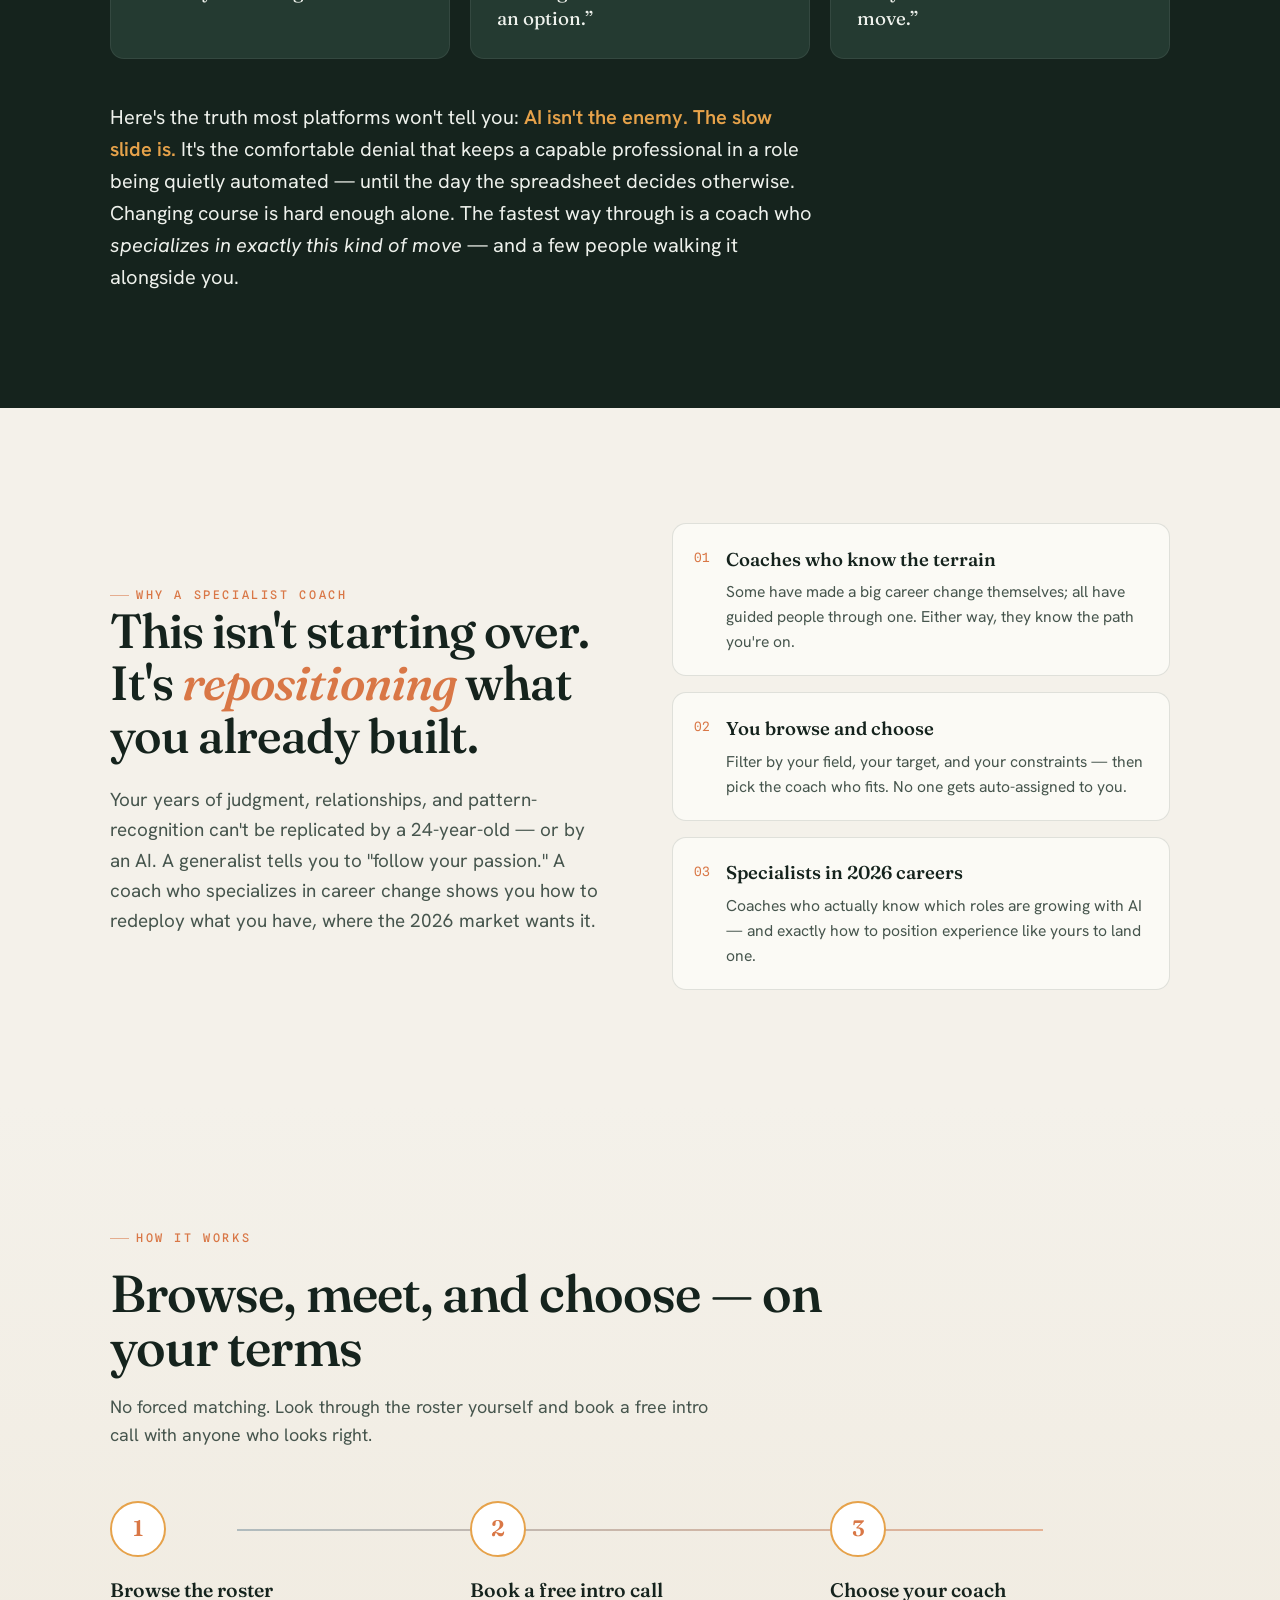
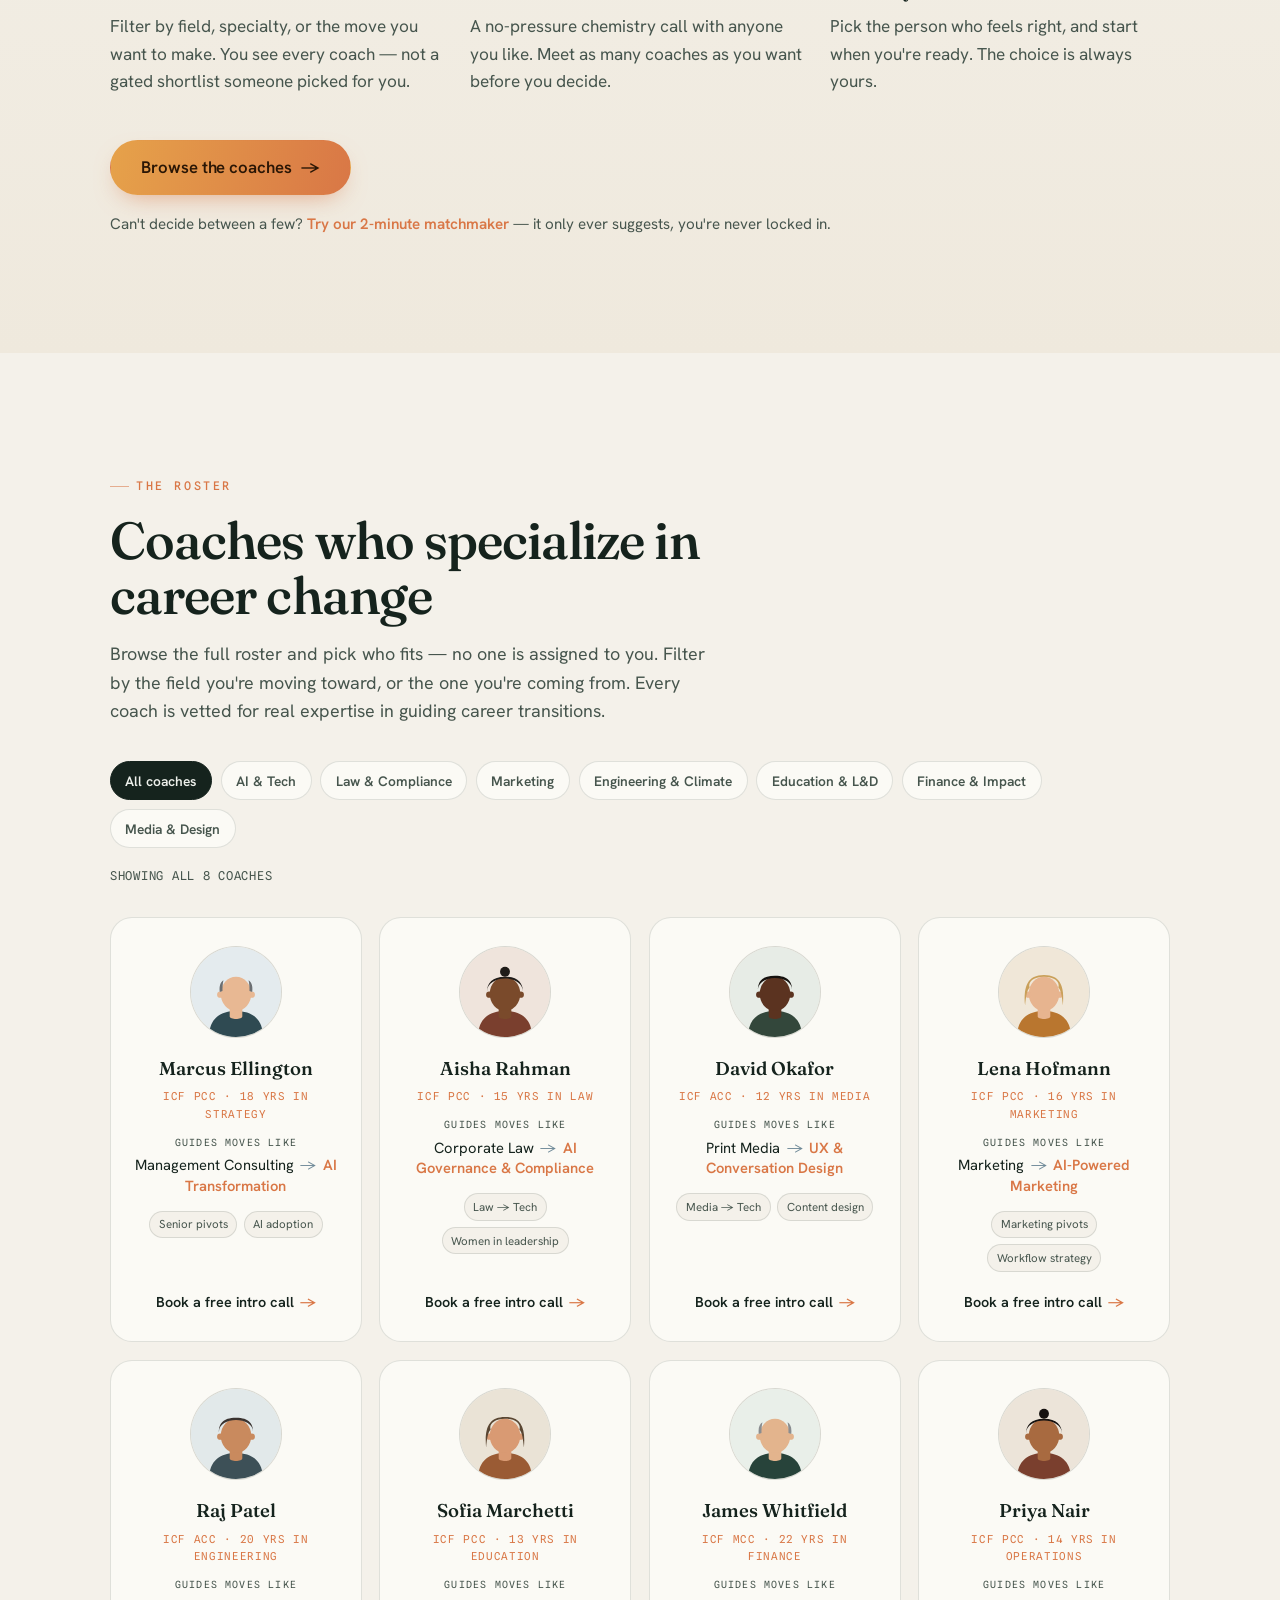
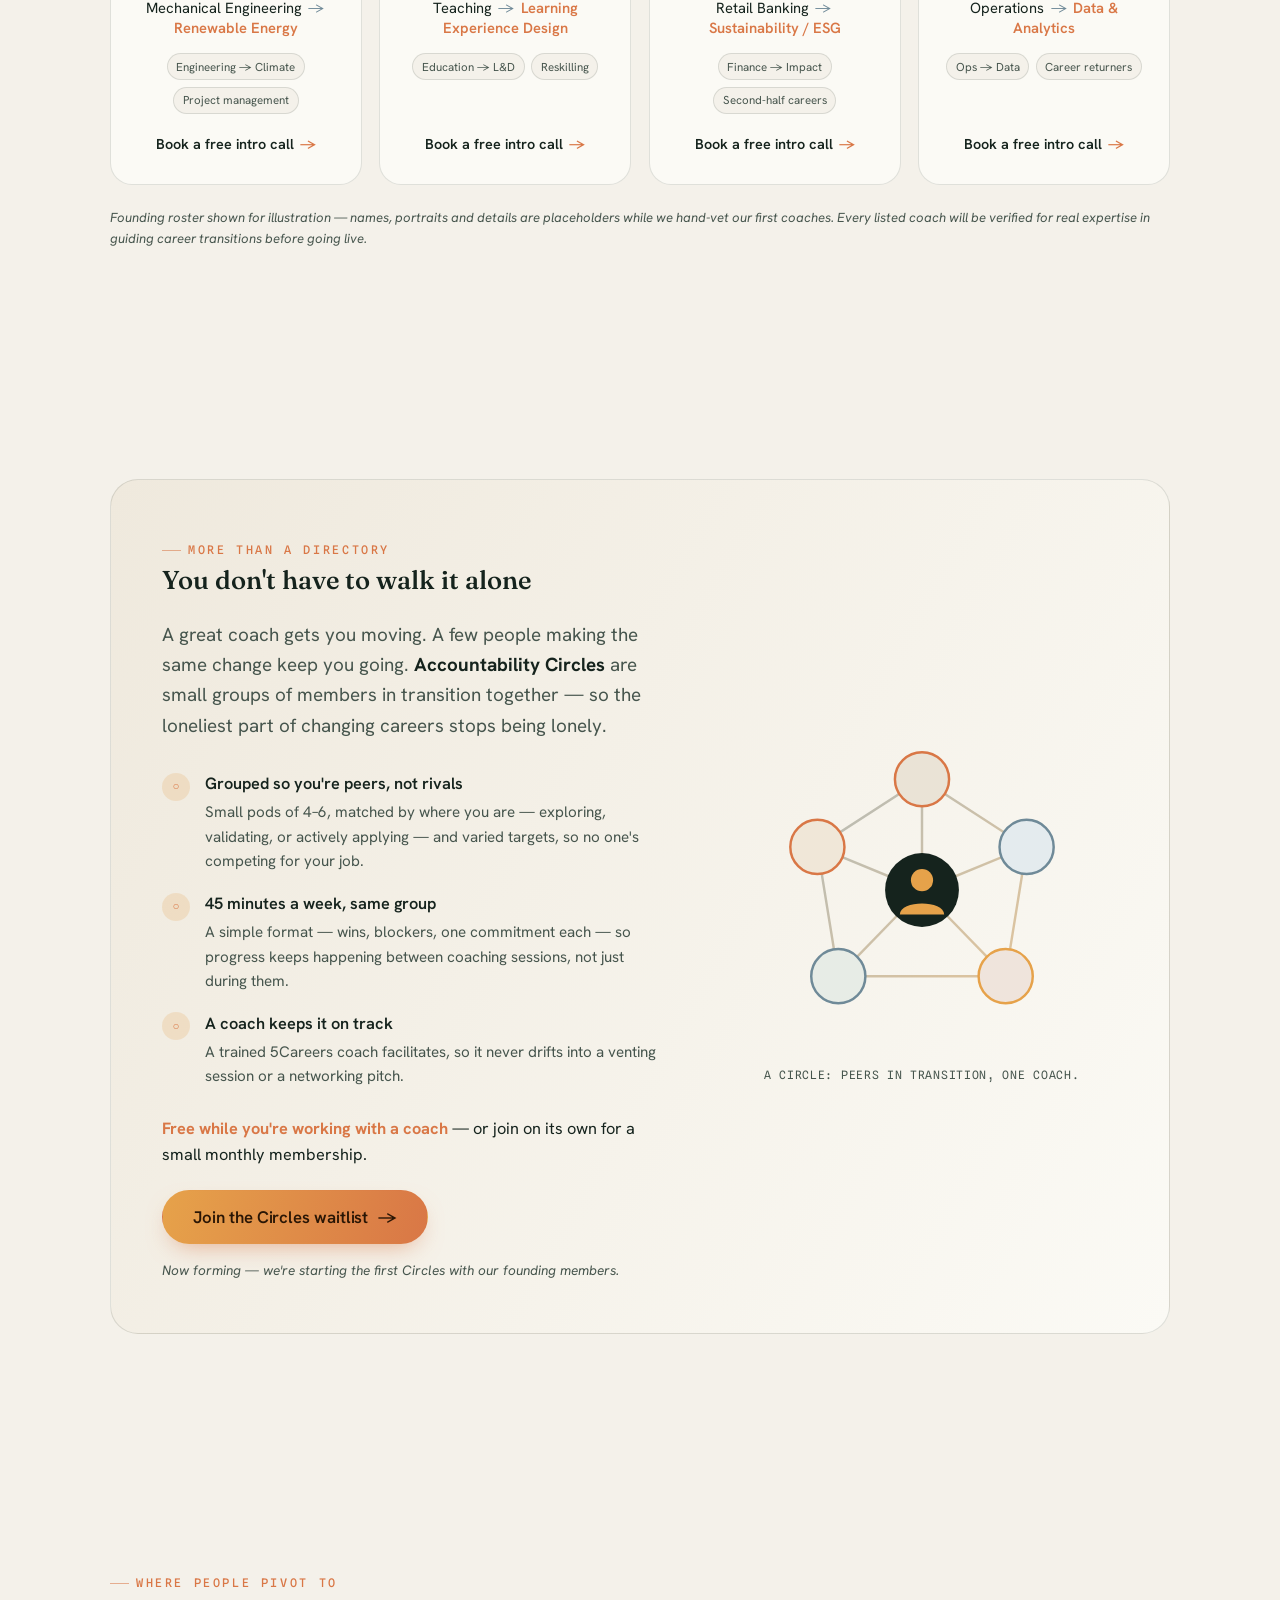
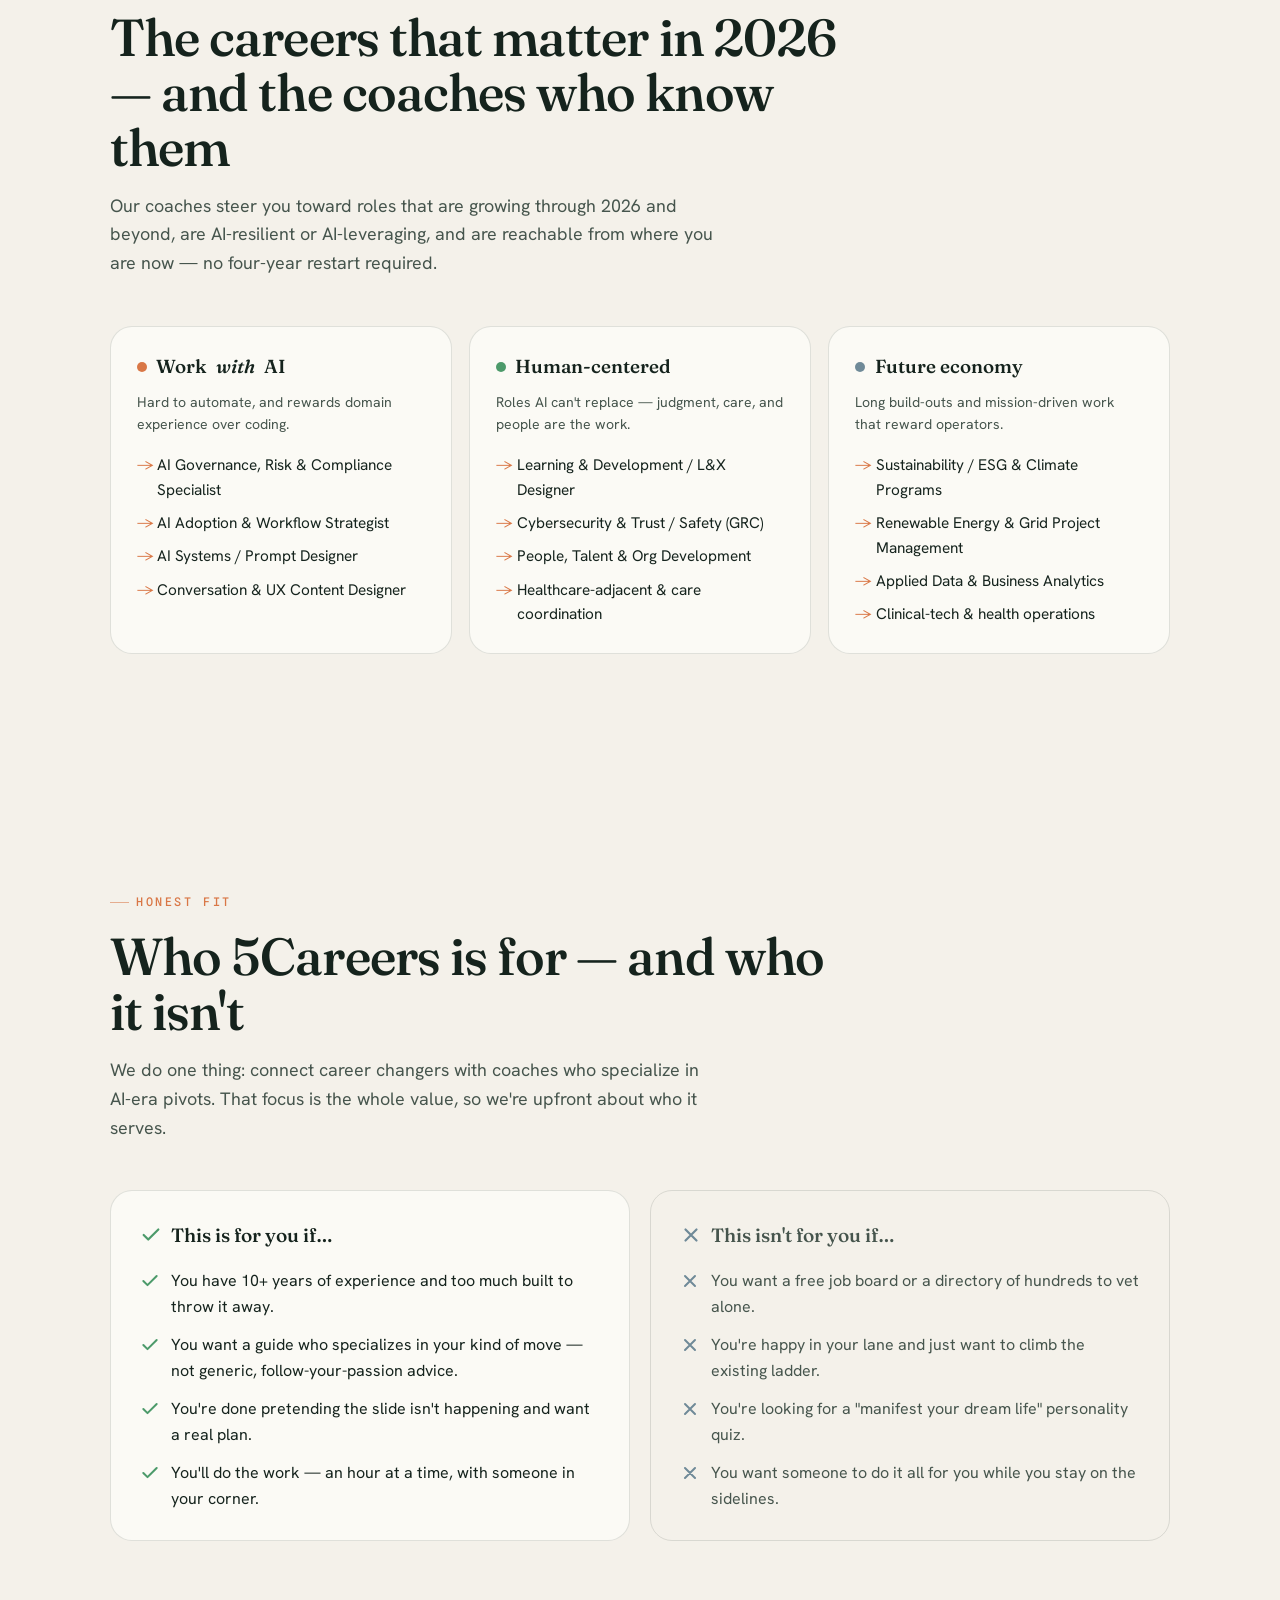
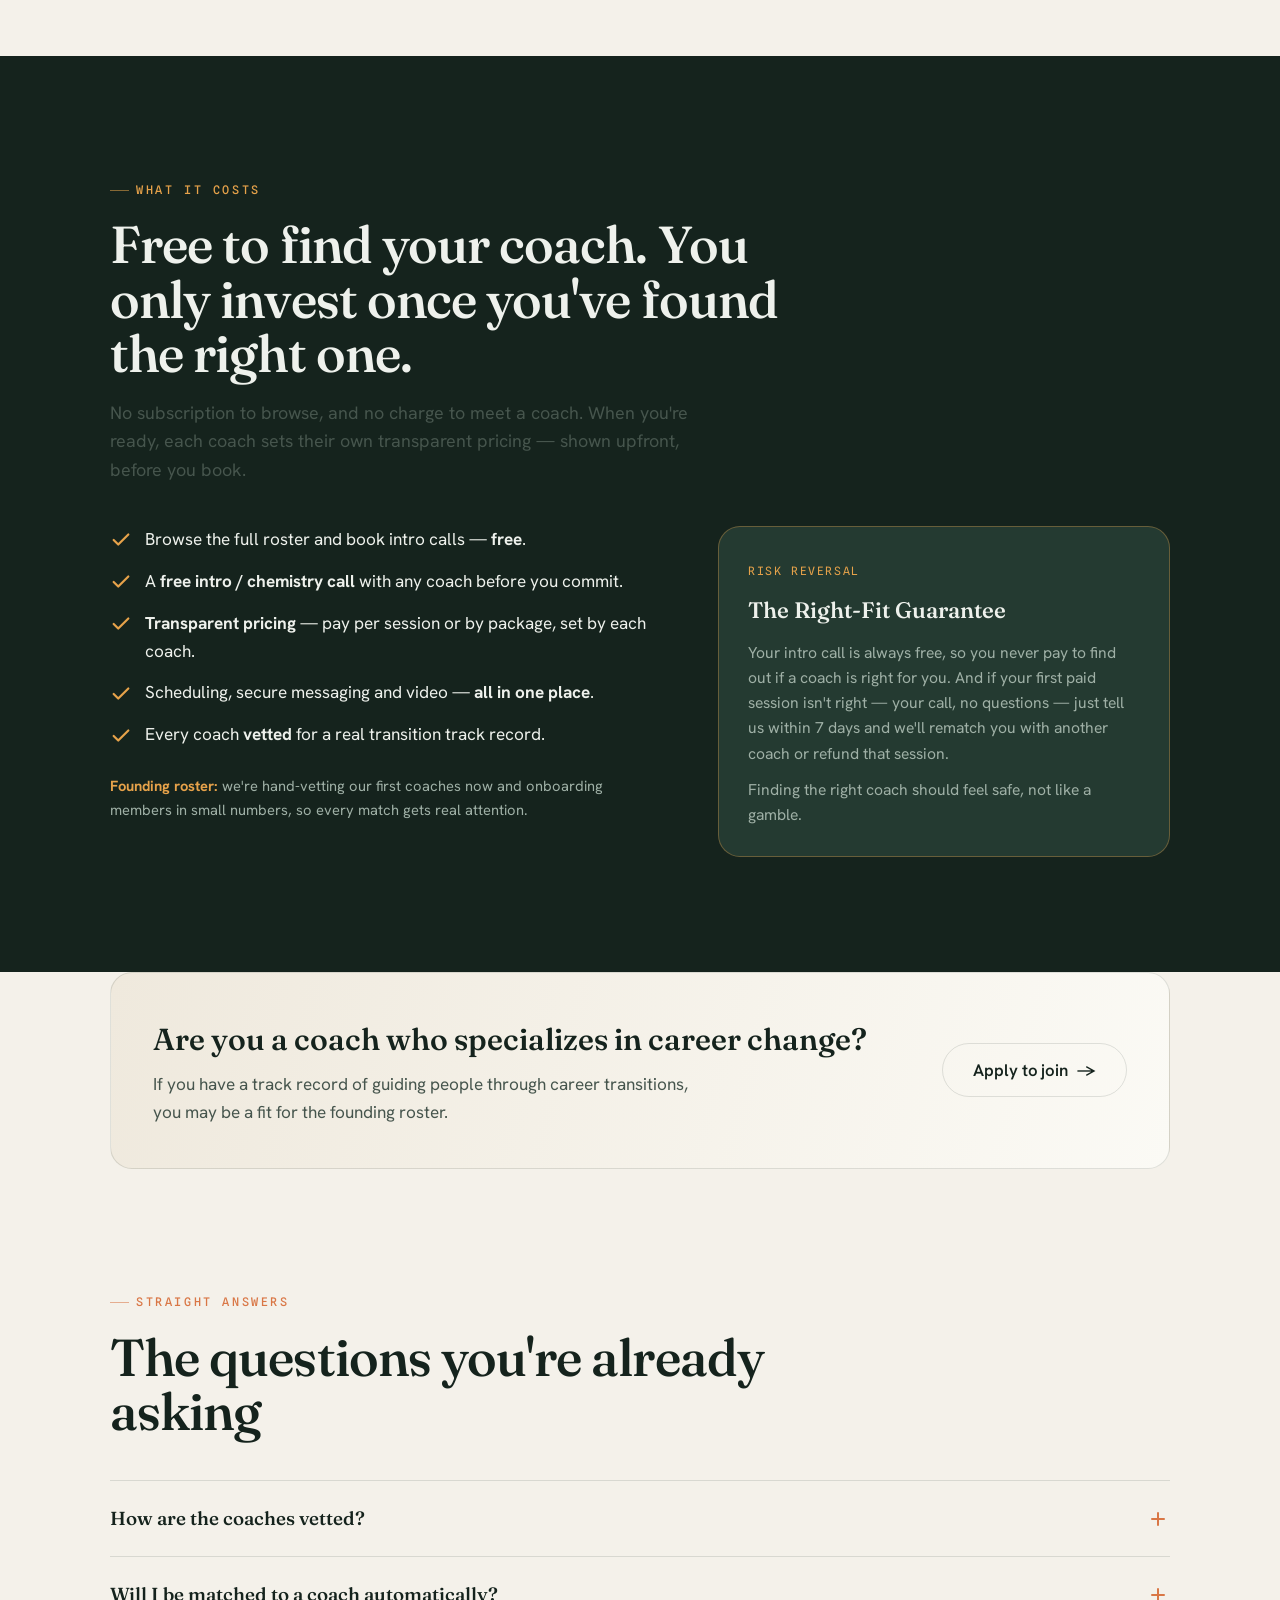
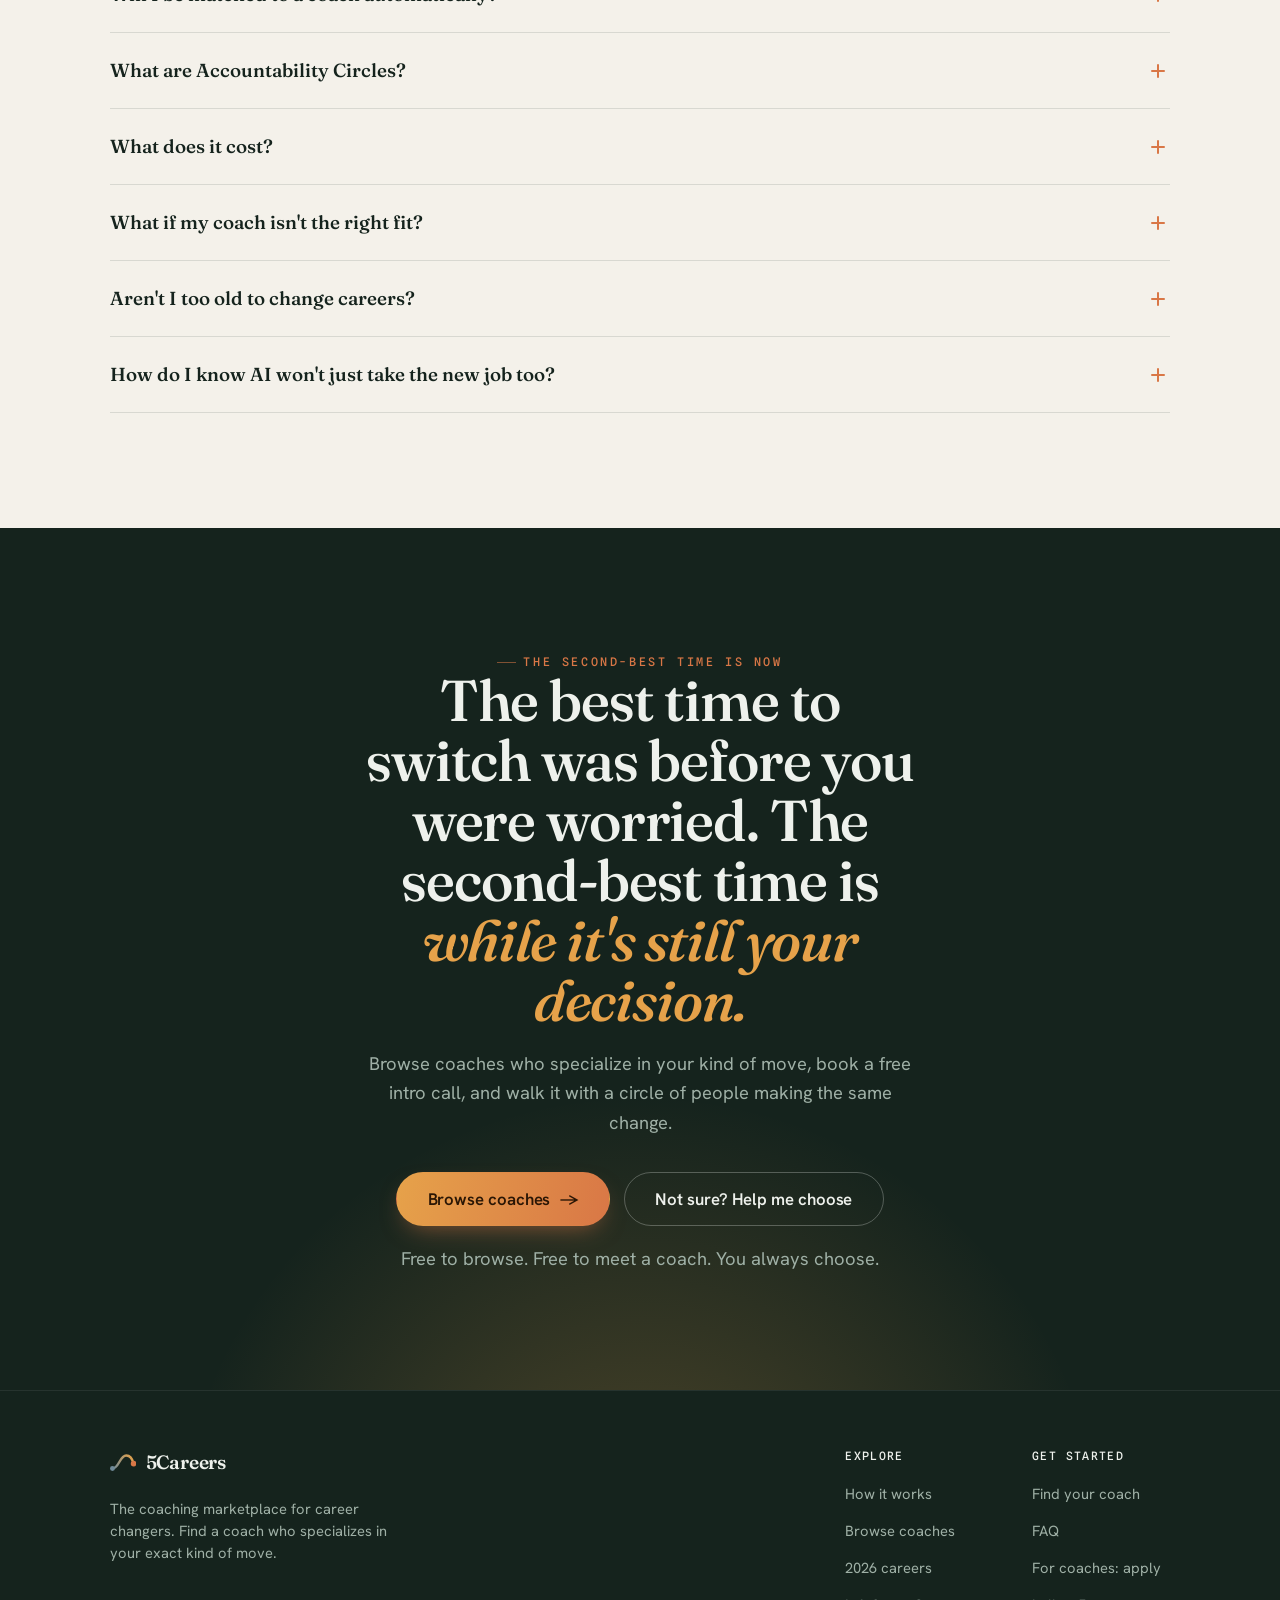
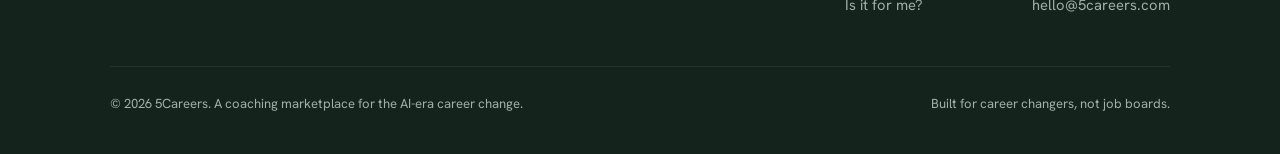
==== commit 0c2ecc10: "Add rotating hero examples, matchmaker + Circles flows, audit fixes Builds requested: - Hero now rot" ====
--- a/index.html
+++ b/index.html
@@ -17,6 +17,8 @@
 <link rel="stylesheet" href="styles.css" />
 </head>
 <body>
+
+<a class="skip-link" href="#coaches">Skip to coaches</a>
 
 <!-- the throughline rail: fills dusk→dawn as you scroll -->
 <div class="rail" aria-hidden="true">
@@ -38,16 +40,20 @@
       </svg>
       5Careers
     </a>
-    <nav class="nav-links" aria-label="Primary">
+    <nav class="nav-links" id="navLinks" aria-label="Primary">
       <a href="#how">How it works</a>
       <a href="#coaches">Coaches</a>
       <a href="#circles">Circles</a>
       <a href="#roles">2026 careers</a>
       <a href="#faq">FAQ</a>
+      <a href="#coaches" class="btn btn-primary nav-menu-cta">Browse coaches <span class="arrow">→</span></a>
     </nav>
     <div class="nav-cta">
       <a href="#how" class="btn btn-ghost">How it works</a>
       <a href="#coaches" class="btn btn-primary">Browse coaches <span class="arrow">→</span></a>
+      <button class="nav-toggle" id="navToggle" aria-label="Open menu" aria-expanded="false" aria-controls="navLinks">
+        <span class="nav-toggle-bars" aria-hidden="true"></span>
+      </button>
     </div>
   </div>
 </header>
@@ -63,7 +69,7 @@
       <p class="lead">5Careers is where experienced professionals find a coach who specializes in career change for 2026. Browse the roster, see who you click with, and book a free intro call — no forced matching, no pressure.</p>
       <div class="hero-actions">
         <a href="#coaches" class="btn btn-primary btn-lg">Browse coaches <span class="arrow">→</span></a>
-        <a href="mailto:hello@5careers.com?subject=Help%20me%20choose%20a%20coach" class="btn btn-ghost btn-lg">Not sure? Help me choose</a>
+        <button type="button" class="btn btn-ghost btn-lg" data-open="matchmaker">Not sure? Help me choose</button>
       </div>
       <p class="hero-reassure">
         <svg width="18" height="18" viewBox="0 0 24 24" fill="none" stroke="currentColor" stroke-width="2.2" stroke-linecap="round" stroke-linejoin="round"><path d="M20 6 9 17l-5-5"/></svg>
@@ -71,7 +77,7 @@
       </p>
     </div>
 
-    <div class="hero-visual reveal">
+    <div class="hero-visual reveal" id="heroVisual">
       <svg class="hero-thread" viewBox="0 0 300 380" preserveAspectRatio="none" aria-hidden="true">
         <path id="heroPath" d="M40 50 C 120 90, 60 200, 160 230 C 240 254, 210 320, 260 340"
               fill="none" stroke="url(#heroGrad)" stroke-width="2.5" stroke-linecap="round"/>
@@ -81,14 +87,15 @@
       </svg>
       <div class="hero-card from">
         <span class="meta">Where you are</span>
-        <span class="role">Operations Manager</span>
-        <span class="tag">"I can feel my role being hollowed out, one task at a time."</span>
+        <span class="role" id="fromRole">Operations Manager</span>
+        <span class="tag" id="fromTag">"I can feel my role being hollowed out, one task at a time."</span>
       </div>
       <div class="hero-card to">
         <span class="meta">Where you're going</span>
-        <span class="role">AI Adoption Strategist</span>
-        <span class="tag">With a coach who knows the path you're on.</span>
-      </div>
+        <span class="role" id="toRole">AI Adoption Strategist</span>
+        <span class="tag" id="toTag">With a coach who knows the path you're on.</span>
+      </div>
+      <div class="hero-dots" id="heroDots" role="tablist" aria-label="Example career changes"></div>
     </div>
   </div>
 </section>
@@ -153,7 +160,7 @@
     </div>
     <div class="how-cta reveal">
       <a href="#coaches" class="btn btn-primary btn-lg">Browse the coaches <span class="arrow">→</span></a>
-      <p class="how-helper">Can't decide between a few? <a href="mailto:hello@5careers.com?subject=Help%20me%20choose%20a%20coach" class="textlink">Our 2-minute matchmaker can suggest some</a> — but you're never locked in.</p>
+      <p class="how-helper">Can't decide between a few? <button type="button" class="linkbtn" data-open="matchmaker">Try our 2-minute matchmaker</button> — it only ever suggests, you're never locked in.</p>
     </div>
   </div>
 </section>
@@ -167,7 +174,7 @@
       <p>Browse the full roster and pick who fits — no one is assigned to you. Filter by the field you're moving toward, or the one you're coming from. Every coach is vetted for real expertise in guiding career transitions.</p>
     </div>
 
-    <div class="chips reveal" id="coachFilters" role="tablist" aria-label="Filter coaches by specialty">
+    <div class="chips reveal" id="coachFilters" role="group" aria-label="Filter coaches by specialty">
       <button class="chip active" data-filter="all" aria-pressed="true">All coaches</button>
       <button class="chip" data-filter="ai" aria-pressed="false">AI &amp; Tech</button>
       <button class="chip" data-filter="law" aria-pressed="false">Law &amp; Compliance</button>
@@ -177,6 +184,7 @@
       <button class="chip" data-filter="finance" aria-pressed="false">Finance &amp; Impact</button>
       <button class="chip" data-filter="media" aria-pressed="false">Media &amp; Design</button>
     </div>
+    <p class="coach-count" id="coachCount" aria-live="polite">Showing all 8 coaches</p>
 
     <div class="coaches-grid" id="coachGrid">
       <article class="coach reveal" data-cats="ai">
@@ -251,51 +259,8 @@
         <a class="coach-cta" href="mailto:hello@5careers.com?subject=Intro%20call%20with%20Priya%20Nair">Book a free intro call <span class="arrow">→</span></a>
       </article>
     </div>
-    <p class="empty-note" id="coachEmpty" hidden>No coaches in that category yet — <a href="#coaches" data-filter-reset>see all coaches</a>.</p>
+    <p class="empty-note" id="coachEmpty" hidden>No coaches in that category yet — <button type="button" class="linkbtn" data-open="matchmaker">try the matchmaker</button> or <a href="#coaches" data-filter-reset>see all coaches</a>.</p>
     <p class="disclaimer">Founding roster shown for illustration — names, portraits and details are placeholders while we hand-vet our first coaches. Every listed coach will be verified for real expertise in guiding career transitions before going live.</p>
-  </div>
-</section>
-
-<!-- ============================================= ROLES -->
-<section class="section roles" id="roles">
-  <div class="wrap">
-    <div class="section-head reveal">
-      <span class="eyebrow">Where people pivot to</span>
-      <h2>The careers that matter in 2026 — and the coaches who know them</h2>
-      <p>Our coaches steer you toward roles that are growing through 2026 and beyond, are AI-resilient or AI-leveraging, and are reachable from where you are now — no four-year restart required.</p>
-    </div>
-    <div class="roles-grid">
-      <div class="role-group reveal">
-        <h3><span class="dot" style="background:#d97746"></span>Work <em>with</em> AI</h3>
-        <p class="why">Hard to automate, and rewards domain experience over coding.</p>
-        <ul>
-          <li>AI Governance, Risk &amp; Compliance Specialist</li>
-          <li>AI Adoption &amp; Workflow Strategist</li>
-          <li>AI Systems / Prompt Designer</li>
-          <li>Conversation &amp; UX Content Designer</li>
-        </ul>
-      </div>
-      <div class="role-group reveal">
-        <h3><span class="dot" style="background:#4c9a6a"></span>Human-centered</h3>
-        <p class="why">Roles AI can't replace — judgment, care, and people are the work.</p>
-        <ul>
-          <li>Learning &amp; Development / L&amp;X Designer</li>
-          <li>Cybersecurity &amp; Trust / Safety (GRC)</li>
-          <li>People, Talent &amp; Org Development</li>
-          <li>Healthcare-adjacent &amp; care coordination</li>
-        </ul>
-      </div>
-      <div class="role-group reveal">
-        <h3><span class="dot" style="background:#6f8a98"></span>Future economy</h3>
-        <p class="why">Long build-outs and mission-driven work that reward operators.</p>
-        <ul>
-          <li>Sustainability / ESG &amp; Climate Programs</li>
-          <li>Renewable Energy &amp; Grid Project Management</li>
-          <li>Applied Data &amp; Business Analytics</li>
-          <li>Clinical-tech &amp; health operations</li>
-        </ul>
-      </div>
-    </div>
   </div>
 </section>
 
@@ -308,13 +273,13 @@
         <h2>You don't have to walk it alone</h2>
         <p class="lead">A great coach gets you moving. A few people making the same change keep you going. <strong>Accountability Circles</strong> are small groups of members in transition together — so the loneliest part of changing careers stops being lonely.</p>
         <ul class="circle-feats">
-          <li><span class="cf-ic" aria-hidden="true">◦</span><div><strong>Grouped by your stage &amp; goal</strong><p>Small pods of 4–6, matched by where you are — exploring, validating, or actively applying — and the field you're headed to.</p></div></li>
-          <li><span class="cf-ic" aria-hidden="true">◦</span><div><strong>Weekly check-ins that stick</strong><p>Shared goals and a simple rhythm, so progress keeps happening between coaching sessions, not just during them.</p></div></li>
-          <li><span class="cf-ic" aria-hidden="true">◦</span><div><strong>A coach keeps it on track</strong><p>Light moderation from a 5Careers coach, so the group stays useful, honest, and moving forward.</p></div></li>
+          <li><span class="cf-ic" aria-hidden="true">◦</span><div><strong>Grouped so you're peers, not rivals</strong><p>Small pods of 4–6, matched by where you are — exploring, validating, or actively applying — and varied targets, so no one's competing for your job.</p></div></li>
+          <li><span class="cf-ic" aria-hidden="true">◦</span><div><strong>45 minutes a week, same group</strong><p>A simple format — wins, blockers, one commitment each — so progress keeps happening between coaching sessions, not just during them.</p></div></li>
+          <li><span class="cf-ic" aria-hidden="true">◦</span><div><strong>A coach keeps it on track</strong><p>A trained 5Careers coach facilitates, so it never drifts into a venting session or a networking pitch.</p></div></li>
         </ul>
         <p class="circle-price"><strong>Free while you're working with a coach</strong> — or join on its own for a small monthly membership.</p>
         <div class="hero-actions">
-          <a href="mailto:hello@5careers.com?subject=Accountability%20Circles%20waitlist" class="btn btn-primary btn-lg">Join the Circles waitlist <span class="arrow">→</span></a>
+          <button type="button" class="btn btn-primary btn-lg" data-open="waitlist">Join the Circles waitlist <span class="arrow">→</span></button>
         </div>
         <p class="circle-note">Now forming — we're starting the first Circles with our founding members.</p>
       </div>
@@ -350,20 +315,63 @@
   </div>
 </section>
 
+<!-- ============================================= ROLES -->
+<section class="section roles" id="roles">
+  <div class="wrap">
+    <div class="section-head reveal">
+      <span class="eyebrow">Where people pivot to</span>
+      <h2>The careers that matter in 2026 — and the coaches who know them</h2>
+      <p>Our coaches steer you toward roles that are growing through 2026 and beyond, are AI-resilient or AI-leveraging, and are reachable from where you are now — no four-year restart required.</p>
+    </div>
+    <div class="roles-grid">
+      <div class="role-group reveal">
+        <h3><span class="dot" style="background:#d97746"></span>Work <em>with</em> AI</h3>
+        <p class="why">Hard to automate, and rewards domain experience over coding.</p>
+        <ul>
+          <li>AI Governance, Risk &amp; Compliance Specialist</li>
+          <li>AI Adoption &amp; Workflow Strategist</li>
+          <li>AI Systems / Prompt Designer</li>
+          <li>Conversation &amp; UX Content Designer</li>
+        </ul>
+      </div>
+      <div class="role-group reveal">
+        <h3><span class="dot" style="background:#4c9a6a"></span>Human-centered</h3>
+        <p class="why">Roles AI can't replace — judgment, care, and people are the work.</p>
+        <ul>
+          <li>Learning &amp; Development / L&amp;X Designer</li>
+          <li>Cybersecurity &amp; Trust / Safety (GRC)</li>
+          <li>People, Talent &amp; Org Development</li>
+          <li>Healthcare-adjacent &amp; care coordination</li>
+        </ul>
+      </div>
+      <div class="role-group reveal">
+        <h3><span class="dot" style="background:#6f8a98"></span>Future economy</h3>
+        <p class="why">Long build-outs and mission-driven work that reward operators.</p>
+        <ul>
+          <li>Sustainability / ESG &amp; Climate Programs</li>
+          <li>Renewable Energy &amp; Grid Project Management</li>
+          <li>Applied Data &amp; Business Analytics</li>
+          <li>Clinical-tech &amp; health operations</li>
+        </ul>
+      </div>
+    </div>
+  </div>
+</section>
+
 <!-- ============================================= FIT -->
 <section class="section fit" id="fit">
   <div class="wrap">
     <div class="section-head reveal">
       <span class="eyebrow">Honest fit</span>
       <h2>Who 5Careers is for — and who it isn't</h2>
-      <p>We do one thing: match career changers with coaches who specialize in AI-era pivots. That focus is the whole value, so we're upfront about who it serves.</p>
+      <p>We do one thing: connect career changers with coaches who specialize in AI-era pivots. That focus is the whole value, so we're upfront about who it serves.</p>
     </div>
     <div class="fit-grid">
       <div class="fit-col yes reveal">
         <h3><svg width="22" height="22" viewBox="0 0 24 24" fill="none" stroke="currentColor" stroke-width="2.4" stroke-linecap="round" stroke-linejoin="round"><path d="M20 6 9 17l-5-5"/></svg> This is for you if…</h3>
         <ul>
           <li><svg width="20" height="20" viewBox="0 0 24 24" fill="none" stroke="currentColor" stroke-width="2.4" stroke-linecap="round" stroke-linejoin="round"><path d="M20 6 9 17l-5-5"/></svg> You have 10+ years of experience and too much built to throw it away.</li>
-          <li><svg width="20" height="20" viewBox="0 0 24 24" fill="none" stroke="currentColor" stroke-width="2.4" stroke-linecap="round" stroke-linejoin="round"><path d="M20 6 9 17l-5-5"/></svg> You want a guide who's actually changed careers — not generic advice.</li>
+          <li><svg width="20" height="20" viewBox="0 0 24 24" fill="none" stroke="currentColor" stroke-width="2.4" stroke-linecap="round" stroke-linejoin="round"><path d="M20 6 9 17l-5-5"/></svg> You want a guide who specializes in your kind of move — not generic, follow-your-passion advice.</li>
           <li><svg width="20" height="20" viewBox="0 0 24 24" fill="none" stroke="currentColor" stroke-width="2.4" stroke-linecap="round" stroke-linejoin="round"><path d="M20 6 9 17l-5-5"/></svg> You're done pretending the slide isn't happening and want a real plan.</li>
           <li><svg width="20" height="20" viewBox="0 0 24 24" fill="none" stroke="currentColor" stroke-width="2.4" stroke-linecap="round" stroke-linejoin="round"><path d="M20 6 9 17l-5-5"/></svg> You'll do the work — an hour at a time, with someone in your corner.</li>
         </ul>
@@ -403,7 +411,7 @@
       <aside class="guarantee reveal">
         <span class="seal">Risk reversal</span>
         <h3>The Right-Fit Guarantee</h3>
-        <p>Your intro call is always free, so you never pay to find out if a coach is right for you. And if your first paid session isn't the fit you hoped for, we'll rematch you with another coach — or refund it.</p>
+        <p>Your intro call is always free, so you never pay to find out if a coach is right for you. And if your first paid session isn't right — your call, no questions — just tell us within 7 days and we'll rematch you with another coach or refund that session.</p>
         <p>Finding the right coach should feel safe, not like a gamble.</p>
       </aside>
     </div>
@@ -431,13 +439,13 @@
       <h2>The questions you're already asking</h2>
     </div>
     <div class="faq-list reveal">
-      <details class="faq-item"><summary class="faq-q">How are the coaches vetted?<span class="pm" aria-hidden="true"></span></summary><div class="faq-a">We only list coaches with a real track record of guiding people through career change. Before anyone joins the roster we verify their credentials (such as ICF certification), their professional background, and their outcomes. The whole point is that you're not gambling on a stranger.</div></details>
+      <details class="faq-item"><summary class="faq-q">How are the coaches vetted?<span class="pm" aria-hidden="true"></span></summary><div class="faq-a">We only list coaches with a real track record of guiding people through career change. Before anyone joins the roster we verify their credentials (such as ICF certification), their professional background, and references from people they've coached through a transition. The whole point is that you're not gambling on a stranger.</div></details>
       <details class="faq-item"><summary class="faq-q">Will I be matched to a coach automatically?<span class="pm" aria-hidden="true"></span></summary><div class="faq-a">No — and that's on purpose. You browse the full roster and choose for yourself, and you can book a free intro call with anyone. If you'd like a hand narrowing it down, our optional 2-minute matchmaker can suggest a few coaches that fit — but you're never locked into a match.</div></details>
-      <details class="faq-item"><summary class="faq-q">What are Accountability Circles?<span class="pm" aria-hidden="true"></span></summary><div class="faq-a">Small groups of members who are changing careers at the same time, grouped by where you are in the journey and where you're headed, with a coach keeping things on track. It's the antidote to how isolating a transition can be. Circles are free while you're working with a coach, or available on their own for a small membership — <a href="mailto:hello@5careers.com?subject=Accountability%20Circles%20waitlist">join the waitlist</a>.</div></details>
+      <details class="faq-item"><summary class="faq-q">What are Accountability Circles?<span class="pm" aria-hidden="true"></span></summary><div class="faq-a">Small groups of members who are changing careers at the same time, grouped by where you are in the journey and where you're headed, with a coach keeping things on track. It's the antidote to how isolating a transition can be. Circles are free while you're working with a coach, or available on their own for a small membership — <button type="button" class="linkbtn" data-open="waitlist">join the waitlist</button>.</div></details>
       <details class="faq-item"><summary class="faq-q">What does it cost?<span class="pm" aria-hidden="true"></span></summary><div class="faq-a">Browsing, getting matched, and your first intro call are all free. After that, each coach sets their own per-session or package pricing, shown upfront before you book. There's no subscription required to start.</div></details>
       <details class="faq-item"><summary class="faq-q">What if my coach isn't the right fit?<span class="pm" aria-hidden="true"></span></summary><div class="faq-a">The free intro call is designed to catch that before any money changes hands. And if your first paid session still isn't right, we'll rematch you with another coach or refund it — no awkwardness.</div></details>
-      <details class="faq-item"><summary class="faq-q">Aren't I too old to change careers?<span class="pm" aria-hidden="true"></span></summary><div class="faq-a">No — you're too experienced to start over, which is different. People change careers in their 40s and 50s successfully every day. What stops most isn't age — it's not having a credible plan and trying to do it alone. A coach who's already made your move is exactly that plan.</div></details>
-      <details class="faq-item"><summary class="faq-q">How do I know AI won't just take the new job too?<span class="pm" aria-hidden="true"></span></summary><div class="faq-a">Because our coaches don't guess. They match you to roles that are growing because of AI — where human judgment, relationships, and accountability are the product — not roles in line to be replaced. You'll understand the reasoning before you commit to a direction.</div></details>
+      <details class="faq-item"><summary class="faq-q">Aren't I too old to change careers?<span class="pm" aria-hidden="true"></span></summary><div class="faq-a">No — you're too experienced to start over, which is different. People change careers in their 40s and 50s successfully every day. What stops most isn't age — it's not having a credible plan and trying to do it alone. A coach who specializes in your kind of move is exactly that plan.</div></details>
+      <details class="faq-item"><summary class="faq-q">How do I know AI won't just take the new job too?<span class="pm" aria-hidden="true"></span></summary><div class="faq-a">No one can honestly call any job "AI-proof." What our coaches can do is steer you toward roles where the trend is on your side — where human judgment, relationships, and accountability are the product — and away from ones clearly in automation's path. You'll see the reasoning before you commit to a direction.</div></details>
     </div>
   </div>
 </section>
@@ -451,7 +459,7 @@
     <p>Browse coaches who specialize in your kind of move, book a free intro call, and walk it with a circle of people making the same change.</p>
     <div class="hero-actions">
       <a href="#coaches" class="btn btn-primary btn-lg">Browse coaches <span class="arrow">→</span></a>
-      <a href="mailto:hello@5careers.com?subject=Help%20me%20choose%20a%20coach" class="btn btn-ghost btn-lg on-dark">Not sure? Help me choose</a>
+      <button type="button" class="btn btn-ghost btn-lg on-dark" data-open="matchmaker">Not sure? Help me choose</button>
     </div>
     <p class="final-reassure">Free to browse. Free to meet a coach. You always choose.</p>
   </div>
@@ -472,7 +480,7 @@
           </svg>
           5Careers
         </a>
-        <p class="footer-tagline">The coaching marketplace for career changers. Find a coach who's already walked your path.</p>
+        <p class="footer-tagline">The coaching marketplace for career changers. Find a coach who specializes in your exact kind of move.</p>
       </div>
       <div class="footer-cols">
         <div>
@@ -502,6 +510,119 @@
   </div>
 </footer>
 
+<!-- ============================================= MATCHMAKER MODAL -->
+<div class="modal-overlay" id="matchmaker" hidden>
+  <div class="modal" role="dialog" aria-modal="true" aria-labelledby="mmTitle">
+    <button type="button" class="modal-close" data-close aria-label="Close">
+      <svg width="22" height="22" viewBox="0 0 24 24" fill="none" stroke="currentColor" stroke-width="2.2" stroke-linecap="round"><path d="M18 6 6 18M6 6l12 12"/></svg>
+    </button>
+    <p class="mm-step-label" id="mmStepLabel" aria-live="polite">Step 1 of 3</p>
+    <div class="mm-progress" aria-hidden="true"><span></span><span></span><span></span></div>
+
+    <form id="mmForm">
+      <!-- step 1 -->
+      <fieldset class="mm-screen" data-step="1">
+        <legend class="mm-q" id="mmTitle">Where are you coming from?</legend>
+        <p class="mm-sub">Pick the world that's closest to your current work.</p>
+        <div class="mm-options" role="radiogroup" aria-label="Where are you coming from?">
+          <button type="button" class="mm-opt" data-q="from" data-val="ops">Operations / Management</button>
+          <button type="button" class="mm-opt" data-q="from" data-val="tech">Tech / Engineering</button>
+          <button type="button" class="mm-opt" data-q="from" data-val="marketing">Marketing / Comms</button>
+          <button type="button" class="mm-opt" data-q="from" data-val="law">Law / Compliance</button>
+          <button type="button" class="mm-opt" data-q="from" data-val="finance">Finance / Banking</button>
+          <button type="button" class="mm-opt" data-q="from" data-val="education">Education / Teaching</button>
+          <button type="button" class="mm-opt" data-q="from" data-val="media">Media / Creative</button>
+          <button type="button" class="mm-opt" data-q="from" data-val="other">Something else</button>
+        </div>
+      </fieldset>
+
+      <!-- step 2 -->
+      <fieldset class="mm-screen" data-step="2" hidden>
+        <legend class="mm-q">Where do you want to head?</legend>
+        <p class="mm-sub">No wrong answer — "not sure yet" is a real choice.</p>
+        <div class="mm-options" role="radiogroup" aria-label="Where do you want to head?">
+          <button type="button" class="mm-opt" data-q="to" data-val="ai">Work with AI — governance, adoption, product</button>
+          <button type="button" class="mm-opt" data-q="to" data-val="marketing">Marketing in the AI era</button>
+          <button type="button" class="mm-opt" data-q="to" data-val="ai">Data &amp; analytics</button>
+          <button type="button" class="mm-opt" data-q="to" data-val="engineering">Sustainability &amp; climate</button>
+          <button type="button" class="mm-opt" data-q="to" data-val="education">Learning &amp; development</button>
+          <button type="button" class="mm-opt" data-q="to" data-val="law">Compliance &amp; governance</button>
+          <button type="button" class="mm-opt" data-q="to" data-val="all">Honestly, not sure yet</button>
+        </div>
+      </fieldset>
+
+      <!-- step 3 -->
+      <fieldset class="mm-screen" data-step="3" hidden>
+        <legend class="mm-q">How far along are you?</legend>
+        <p class="mm-sub">This helps us suggest the right starting point.</p>
+        <div class="mm-options" role="radiogroup" aria-label="How far along are you?">
+          <button type="button" class="mm-opt" data-q="stage" data-val="exploring">Just exploring — figuring out what's next</button>
+          <button type="button" class="mm-opt" data-q="stage" data-val="validating">Validating — testing a direction or two</button>
+          <button type="button" class="mm-opt" data-q="stage" data-val="applying">Actively applying — ready to make the move</button>
+        </div>
+      </fieldset>
+    </form>
+
+    <!-- result -->
+    <div class="mm-result" id="mmResult" hidden>
+      <h3 class="mm-q" id="mmResultTitle">A few coaches worth a look</h3>
+      <p class="mm-sub" id="mmResultSub">These are suggestions only — you're free to browse everyone and choose anyone.</p>
+      <div class="mm-result-grid" id="mmResultGrid"></div>
+      <p class="mm-tip" id="mmTip" hidden></p>
+      <div class="mm-result-actions">
+        <a href="#coaches" class="btn btn-primary" data-close>See all 8 coaches <span class="arrow">→</span></a>
+        <button type="button" class="linkbtn" id="mmRestart">Start over</button>
+      </div>
+    </div>
+
+    <div class="mm-nav" id="mmNav">
+      <button type="button" class="btn btn-ghost" id="mmBack" hidden>Back</button>
+      <span class="mm-nav-spacer"></span>
+    </div>
+  </div>
+</div>
+
+<!-- ============================================= WAITLIST MODAL -->
+<div class="modal-overlay" id="waitlist" hidden>
+  <div class="modal" role="dialog" aria-modal="true" aria-labelledby="wlTitle">
+    <button type="button" class="modal-close" data-close aria-label="Close">
+      <svg width="22" height="22" viewBox="0 0 24 24" fill="none" stroke="currentColor" stroke-width="2.2" stroke-linecap="round"><path d="M18 6 6 18M6 6l12 12"/></svg>
+    </button>
+    <form id="wlForm" class="wl-form" novalidate>
+      <span class="eyebrow">Accountability Circles</span>
+      <h3 class="mm-q" id="wlTitle">Join the waitlist</h3>
+      <p class="mm-sub">We're forming the first Circles now. Tell us where you are and we'll reach out when one fits.</p>
+      <label class="field">
+        <span class="field-label">Email <span aria-hidden="true">*</span></span>
+        <input type="email" name="email" id="wlEmail" required autocomplete="email" placeholder="you@example.com" />
+      </label>
+      <label class="field">
+        <span class="field-label">Where are you in the journey?</span>
+        <select name="stage" id="wlStage">
+          <option value="exploring">Just exploring</option>
+          <option value="validating">Validating a direction</option>
+          <option value="applying">Actively applying</option>
+        </select>
+      </label>
+      <label class="field">
+        <span class="field-label">Where are you headed? <span class="field-opt">(optional)</span></span>
+        <input type="text" name="target" id="wlTarget" placeholder="e.g. AI governance, L&amp;D, sustainability…" />
+      </label>
+      <p class="field-error" id="wlError" hidden>Please enter a valid email.</p>
+      <button type="submit" class="btn btn-primary btn-lg">Join the waitlist <span class="arrow">→</span></button>
+      <p class="wl-fineprint">No spam. We'll only email you about your Circle.</p>
+    </form>
+    <div class="wl-success" id="wlSuccess" hidden>
+      <div class="wl-check" aria-hidden="true">
+        <svg width="32" height="32" viewBox="0 0 24 24" fill="none" stroke="currentColor" stroke-width="2.4" stroke-linecap="round" stroke-linejoin="round"><path d="M20 6 9 17l-5-5"/></svg>
+      </div>
+      <h3 class="mm-q">You're on the list</h3>
+      <p class="mm-sub" id="wlSuccessMsg">We'll email you the moment a Circle matching your stage is forming. Talk soon.</p>
+      <button type="button" class="btn btn-ghost" data-close>Close</button>
+    </div>
+  </div>
+</div>
+
 <script src="script.js"></script>
 </body>
 </html>
--- a/styles.css
+++ b/styles.css
@@ -488,6 +488,105 @@
 .circles-cap { font-family: var(--mono); font-size: .72rem; letter-spacing: .06em; text-transform: uppercase; color: var(--ink-soft); }
 @media (max-width: 820px){ .circles-panel{ grid-template-columns: 1fr; } .circles-visual{ order: -1; max-width: 280px; margin-inline: auto; } }
 
+/* ============================================================= skip link */
+.skip-link {
+  position: absolute; left: -9999px; top: 0; z-index: 200;
+  background: var(--ink); color: var(--paper-on-dark);
+  padding: .7em 1.1em; border-radius: 0 0 10px 0; font-weight: 600;
+}
+.skip-link:focus { left: 0; }
+
+/* ============================================================= mobile nav */
+.nav-inner { position: relative; }
+.nav-toggle { display: none; width: 44px; height: 44px; border: 1px solid var(--line); border-radius: 10px; background: var(--paper-2); align-items: center; justify-content: center; }
+.nav-toggle:hover { border-color: var(--ink); }
+.nav-toggle-bars { position: relative; width: 18px; height: 2px; background: var(--ink); display: block; transition: background .2s; }
+.nav-toggle-bars::before, .nav-toggle-bars::after { content: ""; position: absolute; left: 0; width: 18px; height: 2px; background: var(--ink); transition: transform .25s var(--ease), top .25s var(--ease); }
+.nav-toggle-bars::before { top: -6px; } .nav-toggle-bars::after { top: 6px; }
+.nav.menu-open .nav-toggle-bars { background: transparent; }
+.nav.menu-open .nav-toggle-bars::before { top: 0; transform: rotate(45deg); }
+.nav.menu-open .nav-toggle-bars::after { top: 0; transform: rotate(-45deg); }
+.nav-menu-cta { display: none; }
+@media (max-width: 880px) {
+  .nav-toggle { display: inline-flex; }
+  .nav-links {
+    position: absolute; top: 100%; left: 0; right: 0;
+    display: none; flex-direction: column; align-items: stretch; gap: 0;
+    background: var(--paper); border-bottom: 1px solid var(--line);
+    padding: .6rem clamp(1.25rem,4vw,2.5rem) 1.4rem; box-shadow: var(--shadow);
+  }
+  .nav.menu-open .nav-links { display: flex; }
+  .nav-links a:not(.btn) { padding: .85rem 0; font-size: 1.05rem; border-bottom: 1px solid var(--line-soft); }
+  .nav.menu-open .nav-menu-cta { display: inline-flex; justify-content: center; margin-top: 1rem; }
+  .nav-cta .btn-primary:not(.nav-menu-cta) { display: none; }
+}
+
+/* ============================================================= hero rotation */
+.hero-card .role, .hero-card .tag { transition: opacity .4s var(--ease); }
+.hero-visual.swapping .hero-card .role, .hero-visual.swapping .hero-card .tag { opacity: 0; }
+.hero-dots { display: flex; gap: .5rem; justify-content: center; position: absolute; left: 0; right: 0; bottom: -1.9rem; }
+.hero-dots button { width: 8px; height: 8px; border-radius: 50%; border: 0; padding: 0; background: var(--line); cursor: pointer; transition: background .3s var(--ease), width .3s var(--ease); }
+.hero-dots button:hover { background: var(--dusk); }
+.hero-dots button.active { background: var(--dawn-deep); width: 22px; border-radius: 5px; }
+@media (max-width: 900px) { .hero-dots { bottom: -1.6rem; } }
+
+/* inline link-button (matches .textlink, but a <button>) */
+.linkbtn { background: none; border: 0; padding: 0; font: inherit; color: var(--dawn-deep); font-weight: 600; cursor: pointer; border-bottom: 1px solid transparent; }
+.linkbtn:hover { border-color: var(--dawn-deep); }
+
+/* coach result count */
+.coach-count { margin-top: 1.1rem; font-family: var(--mono); font-size: .76rem; letter-spacing: .06em; text-transform: uppercase; color: var(--ink-soft); }
+
+/* ============================================================= modals */
+.modal-overlay { position: fixed; inset: 0; z-index: 120; display: grid; place-items: center; padding: 1.2rem; background: rgba(21,35,29,.55); backdrop-filter: blur(4px); animation: mmFade .2s var(--ease); }
+.modal-overlay[hidden] { display: none; }
+@keyframes mmFade { from { opacity: 0; } to { opacity: 1; } }
+.modal { position: relative; background: var(--paper); border-radius: var(--radius-lg); width: 100%; max-width: 600px; max-height: 90vh; overflow: auto; padding: clamp(1.7rem, 4vw, 2.6rem); box-shadow: var(--shadow-lg); }
+.modal-close { position: absolute; top: .9rem; right: .9rem; width: 40px; height: 40px; border-radius: 50%; border: 1px solid var(--line); background: var(--paper-2); display: grid; place-items: center; color: var(--ink); }
+.modal-close:hover { border-color: var(--ink); }
+.mm-step-label { font-family: var(--mono); font-size: .72rem; letter-spacing: .12em; text-transform: uppercase; color: var(--ink-soft); }
+.mm-progress { display: flex; gap: .4rem; margin: .6rem 0 1.4rem; }
+.mm-progress span { height: 4px; flex: 1; background: var(--line); border-radius: 2px; transition: background .3s var(--ease); }
+.mm-progress span.on { background: linear-gradient(90deg, var(--dusk), var(--dawn)); }
+.mm-q { font-family: var(--display); font-size: 1.5rem; font-weight: 560; line-height: 1.1; letter-spacing: -0.01em; }
+.mm-sub { color: var(--ink-soft); margin-top: .5rem; font-size: .98rem; }
+fieldset.mm-screen { border: 0; padding: 0; margin: 0; }
+fieldset.mm-screen[hidden] { display: none; }
+legend.mm-q { padding: 0; display: block; }
+.mm-options { display: grid; gap: .55rem; margin-top: 1.3rem; }
+.mm-opt { text-align: left; padding: .9em 1.1em; border: 1px solid var(--line); border-radius: 12px; background: var(--paper-2); font-weight: 600; color: var(--ink); transition: border-color .2s var(--ease), background .2s var(--ease), transform .2s var(--ease); }
+.mm-opt:hover { border-color: var(--ink); transform: translateY(-1px); }
+.mm-opt.sel { border-color: var(--dawn); background: #fff; box-shadow: 0 0 0 3px color-mix(in srgb, var(--dawn) 18%, transparent); }
+.mm-nav { display: flex; align-items: center; margin-top: 1.5rem; }
+.mm-nav-spacer { flex: 1; }
+.mm-result[hidden] { display: none; }
+.mm-result-grid { display: grid; grid-template-columns: 1fr 1fr; gap: .8rem; margin-top: 1.3rem; }
+.mm-result-grid .coach { padding: 1.2rem 1rem; }
+.mm-result-grid .coach .avatar { width: 72px; height: 72px; }
+.mm-result-actions { display: flex; align-items: center; gap: 1.3rem; margin-top: 1.6rem; flex-wrap: wrap; }
+.mm-tip { margin-top: 1.1rem; background: color-mix(in srgb, var(--dawn) 12%, transparent); border-radius: 10px; padding: .85rem 1rem; font-size: .92rem; color: var(--ink); }
+.mm-tip[hidden] { display: none; }
+@media (max-width: 520px) { .mm-result-grid { grid-template-columns: 1fr; } }
+
+/* waitlist form */
+.wl-form { display: flex; flex-direction: column; gap: 1rem; }
+.wl-form[hidden] { display: none; }
+.wl-form .mm-q { margin-top: .4rem; }
+.field { display: flex; flex-direction: column; gap: .4rem; }
+.field-label { font-size: .85rem; font-weight: 600; color: var(--ink); }
+.field-opt { color: var(--ink-soft); font-weight: 400; }
+.field input, .field select { font: inherit; padding: .75em .9em; border: 1px solid var(--line); border-radius: 10px; background: var(--paper-2); color: var(--ink); }
+.field input:focus, .field select:focus { border-color: var(--dawn); outline: none; box-shadow: 0 0 0 3px color-mix(in srgb, var(--dawn) 20%, transparent); }
+.field-error { color: #c0492f; font-size: .85rem; font-weight: 500; }
+.field-error[hidden] { display: none; }
+.wl-fineprint { font-size: .8rem; color: var(--ink-soft); text-align: center; }
+.wl-success { text-align: center; }
+.wl-success[hidden] { display: none; }
+.wl-check { width: 64px; height: 64px; border-radius: 50%; background: color-mix(in srgb, #4c9a6a 16%, transparent); color: #4c9a6a; display: grid; place-items: center; margin: 0 auto 1rem; }
+.wl-success .btn { margin-top: 1.3rem; }
+
+body.modal-open { overflow: hidden; }
+
 /* reduced motion */
 @media (prefers-reduced-motion: reduce) {
   html { scroll-behavior: auto; }
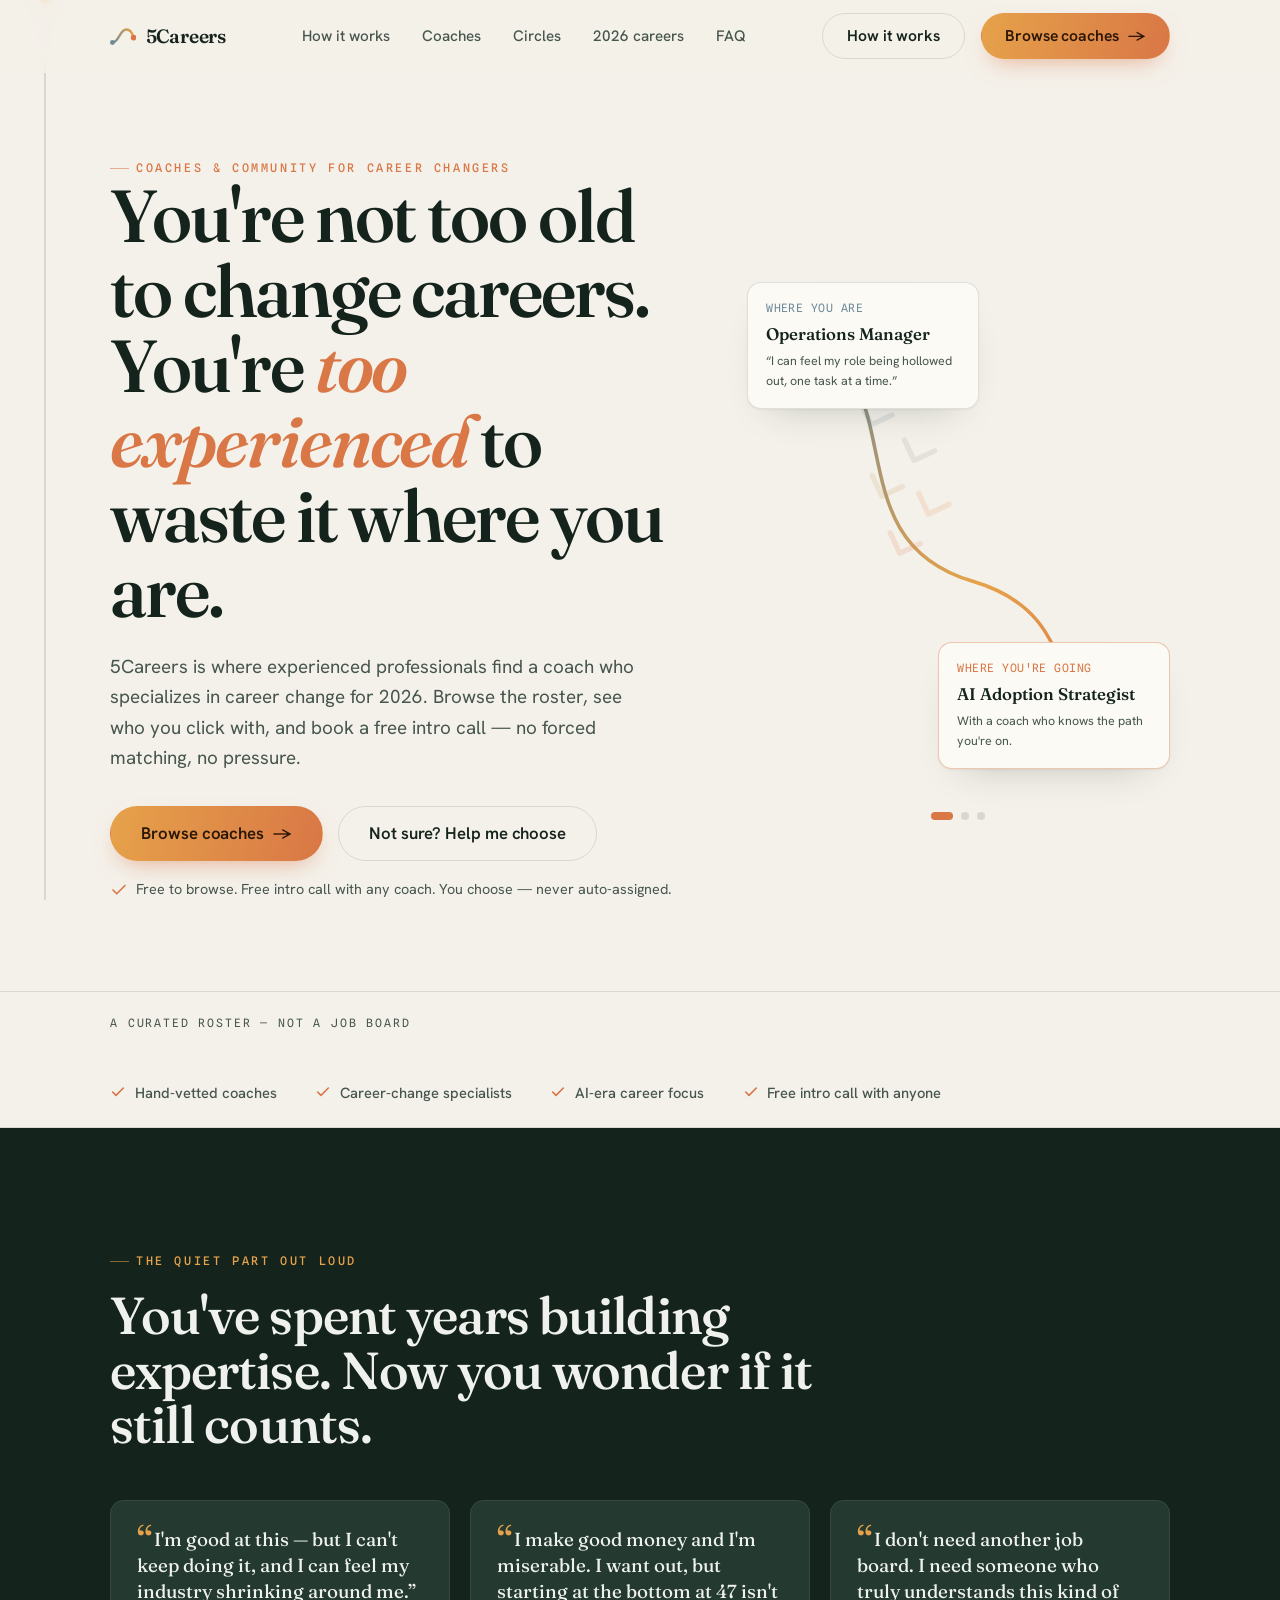
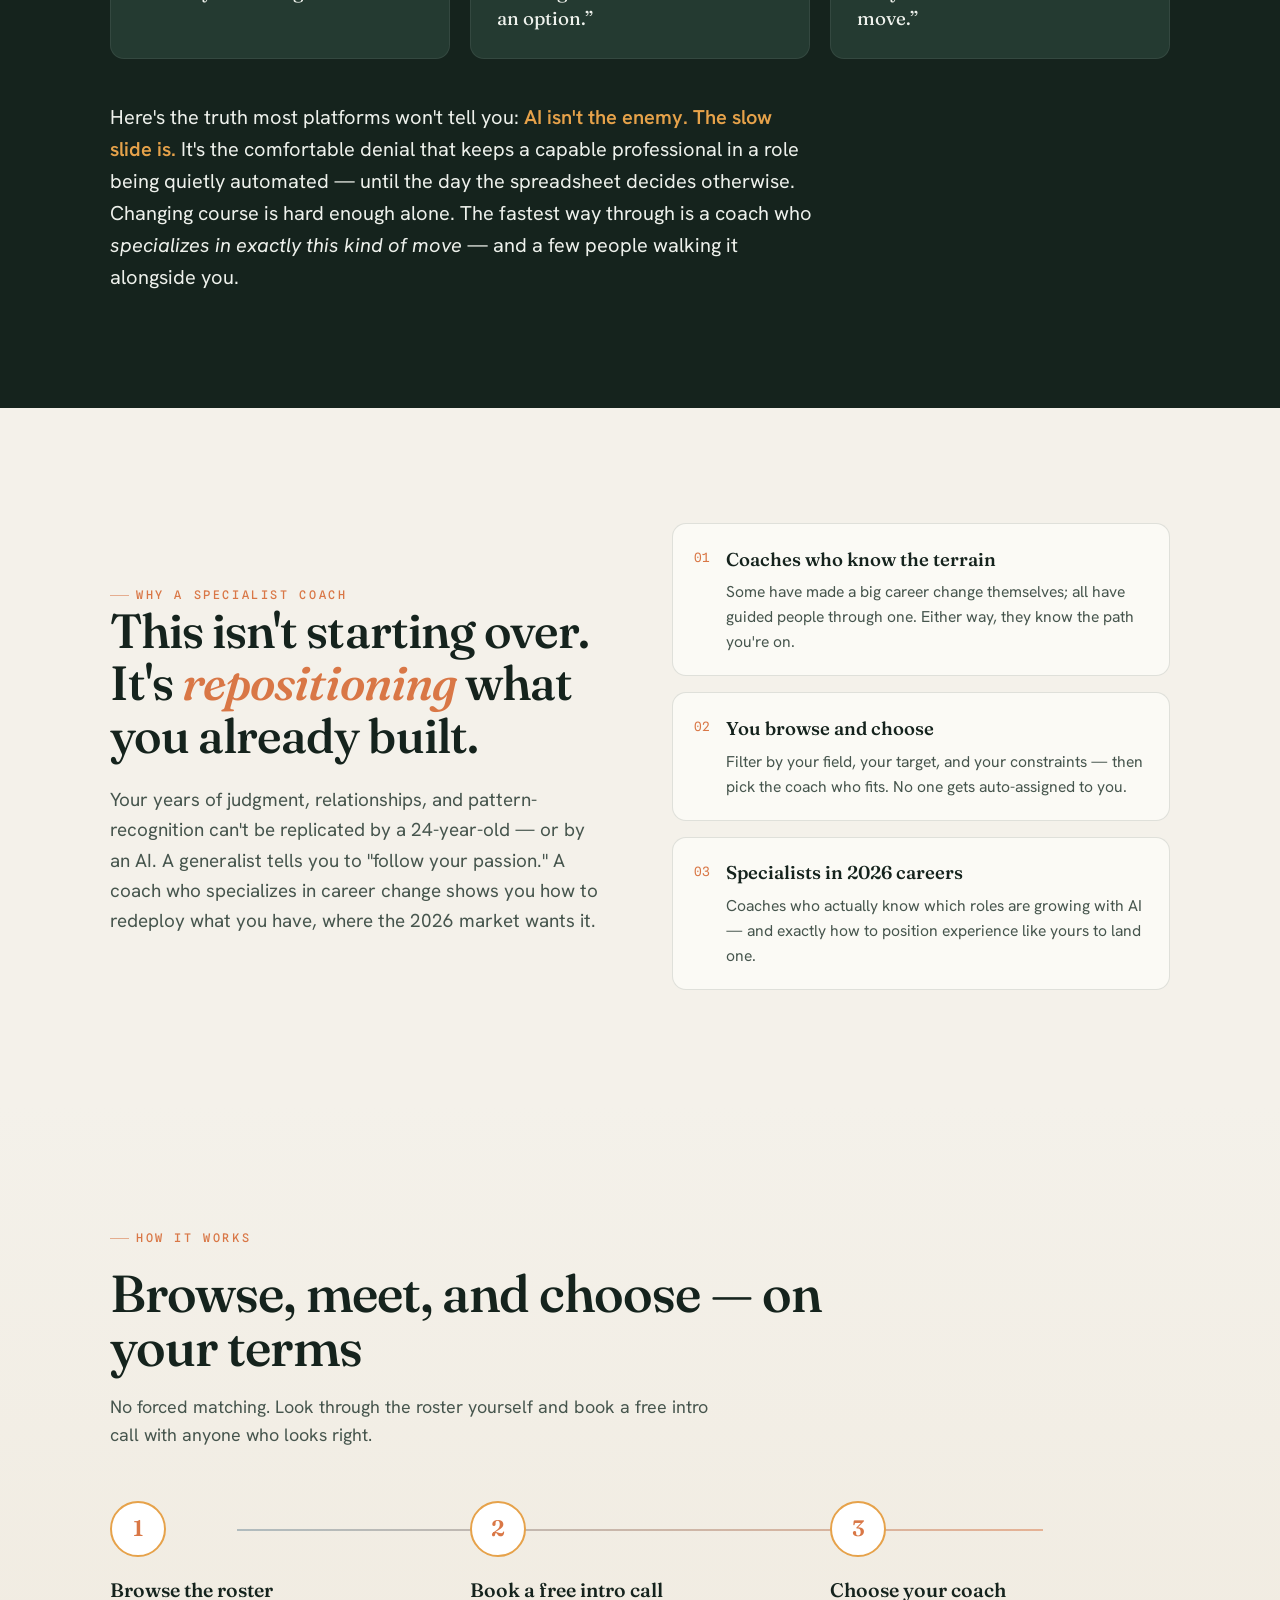
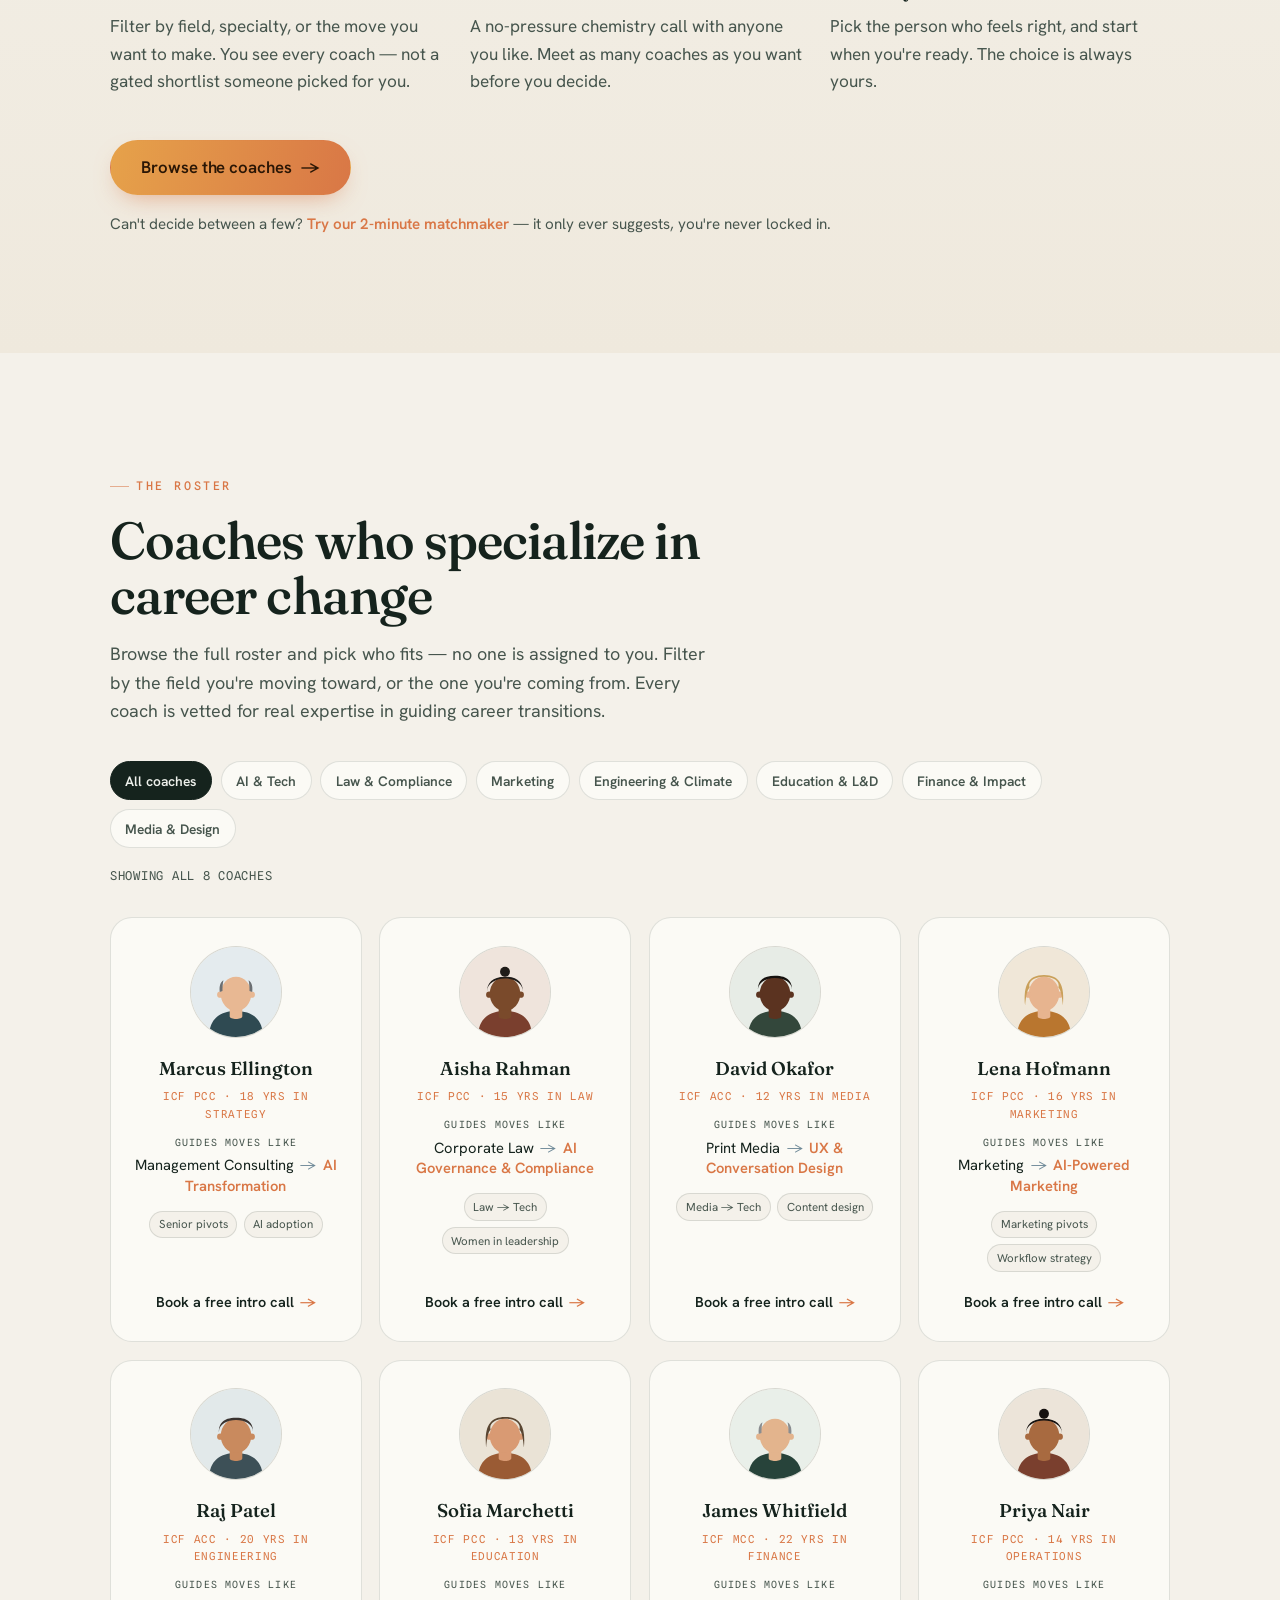
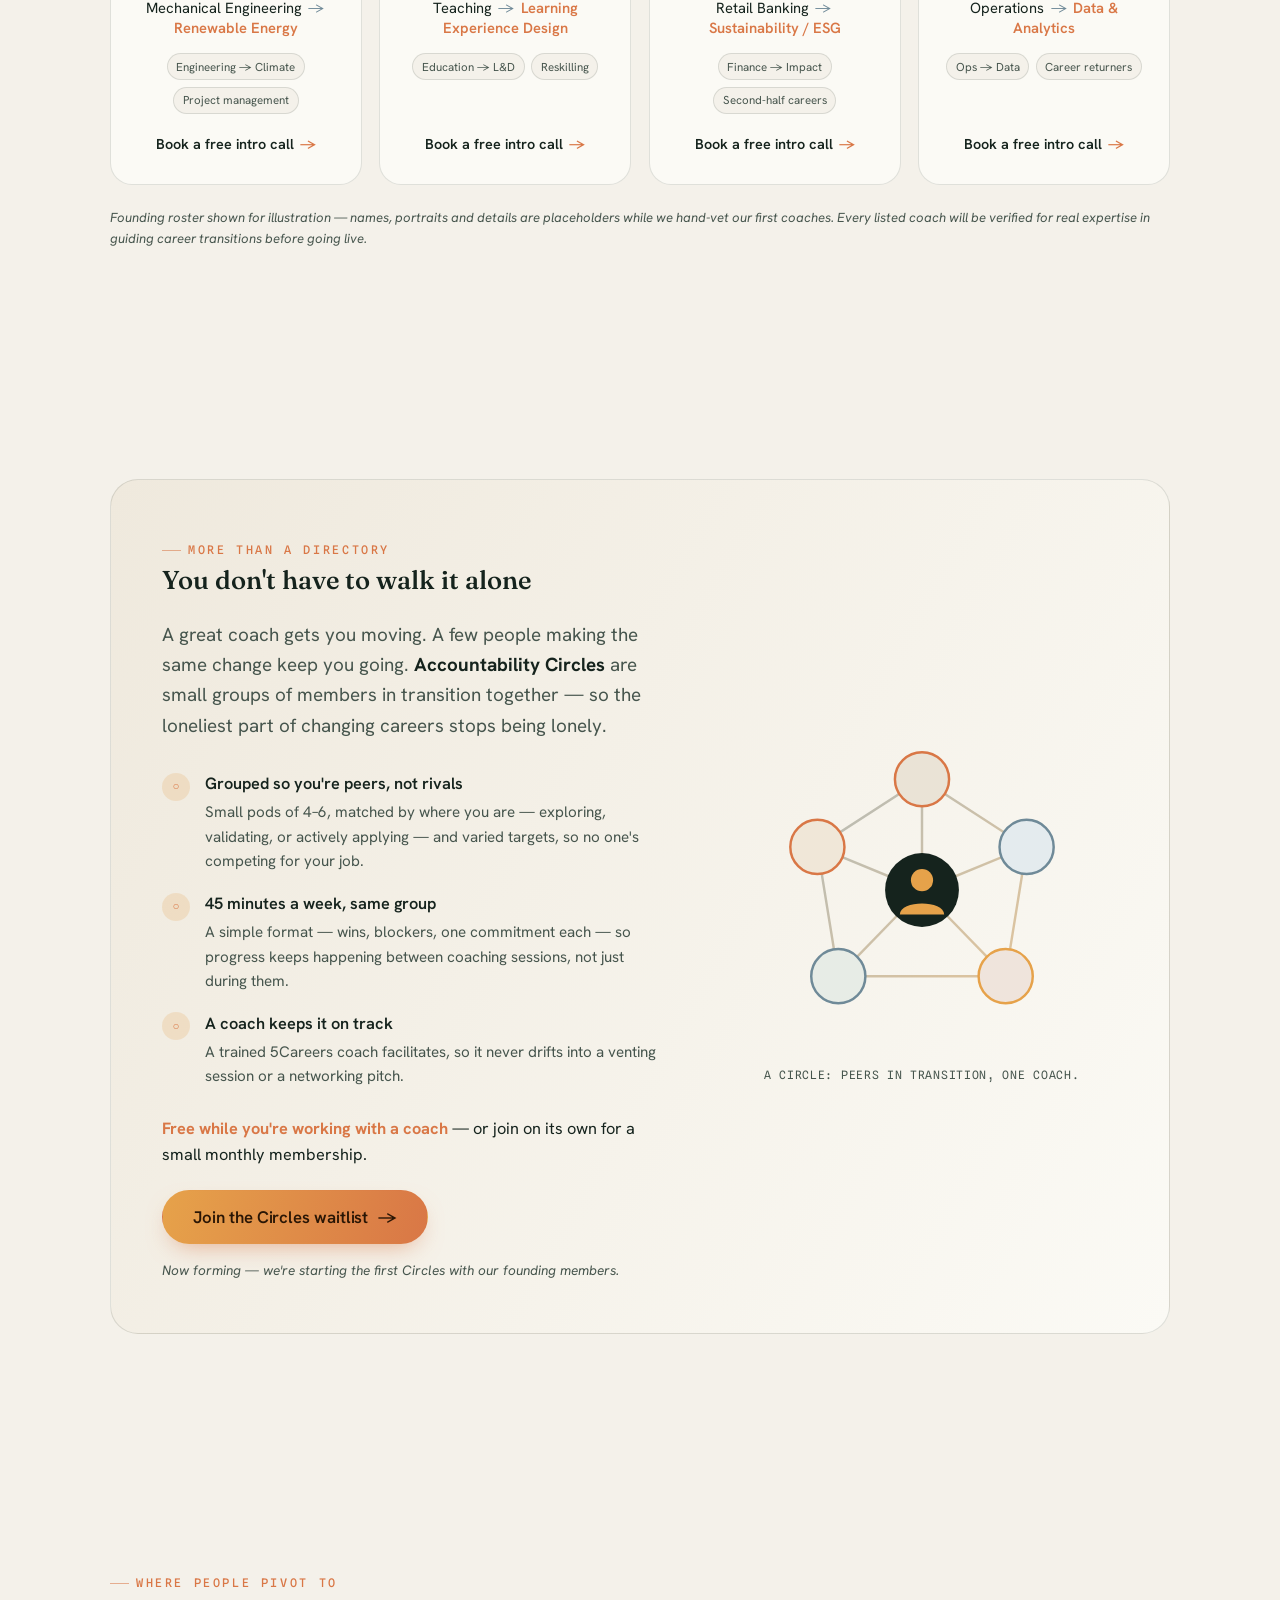
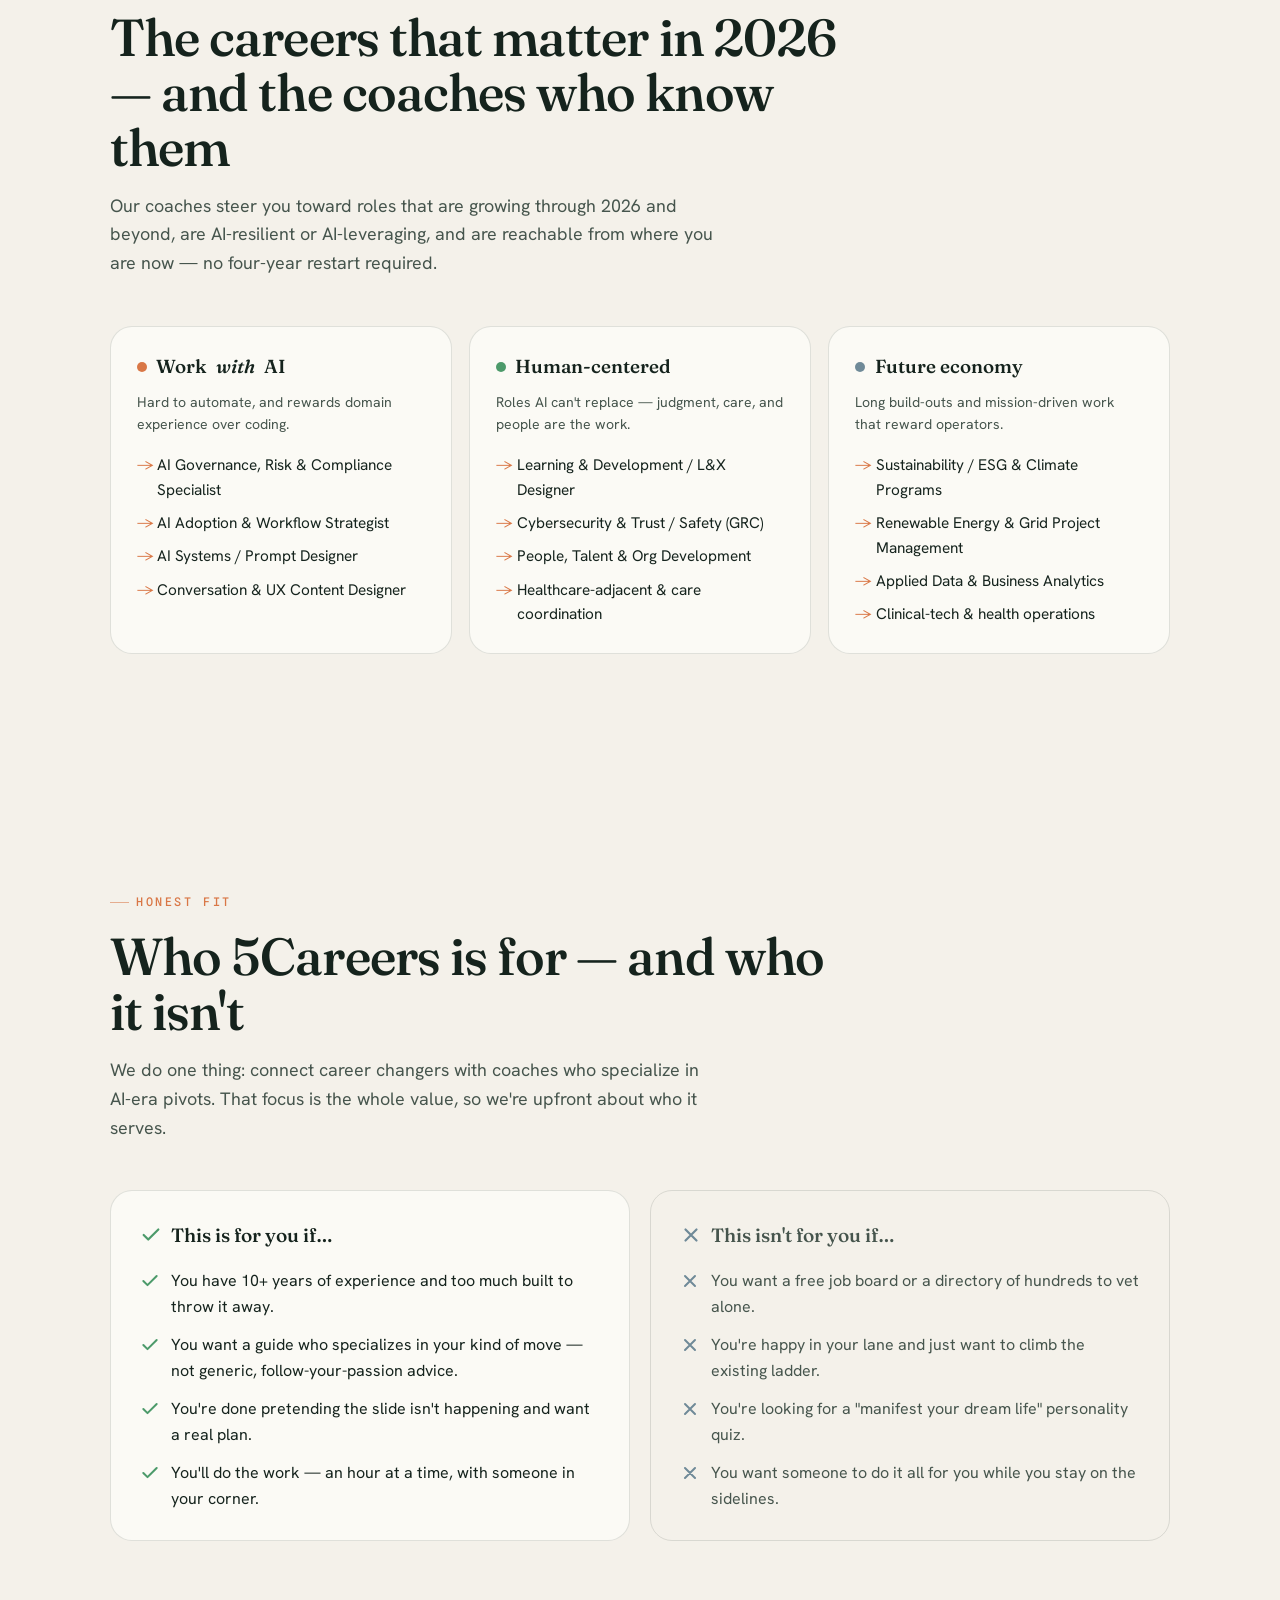
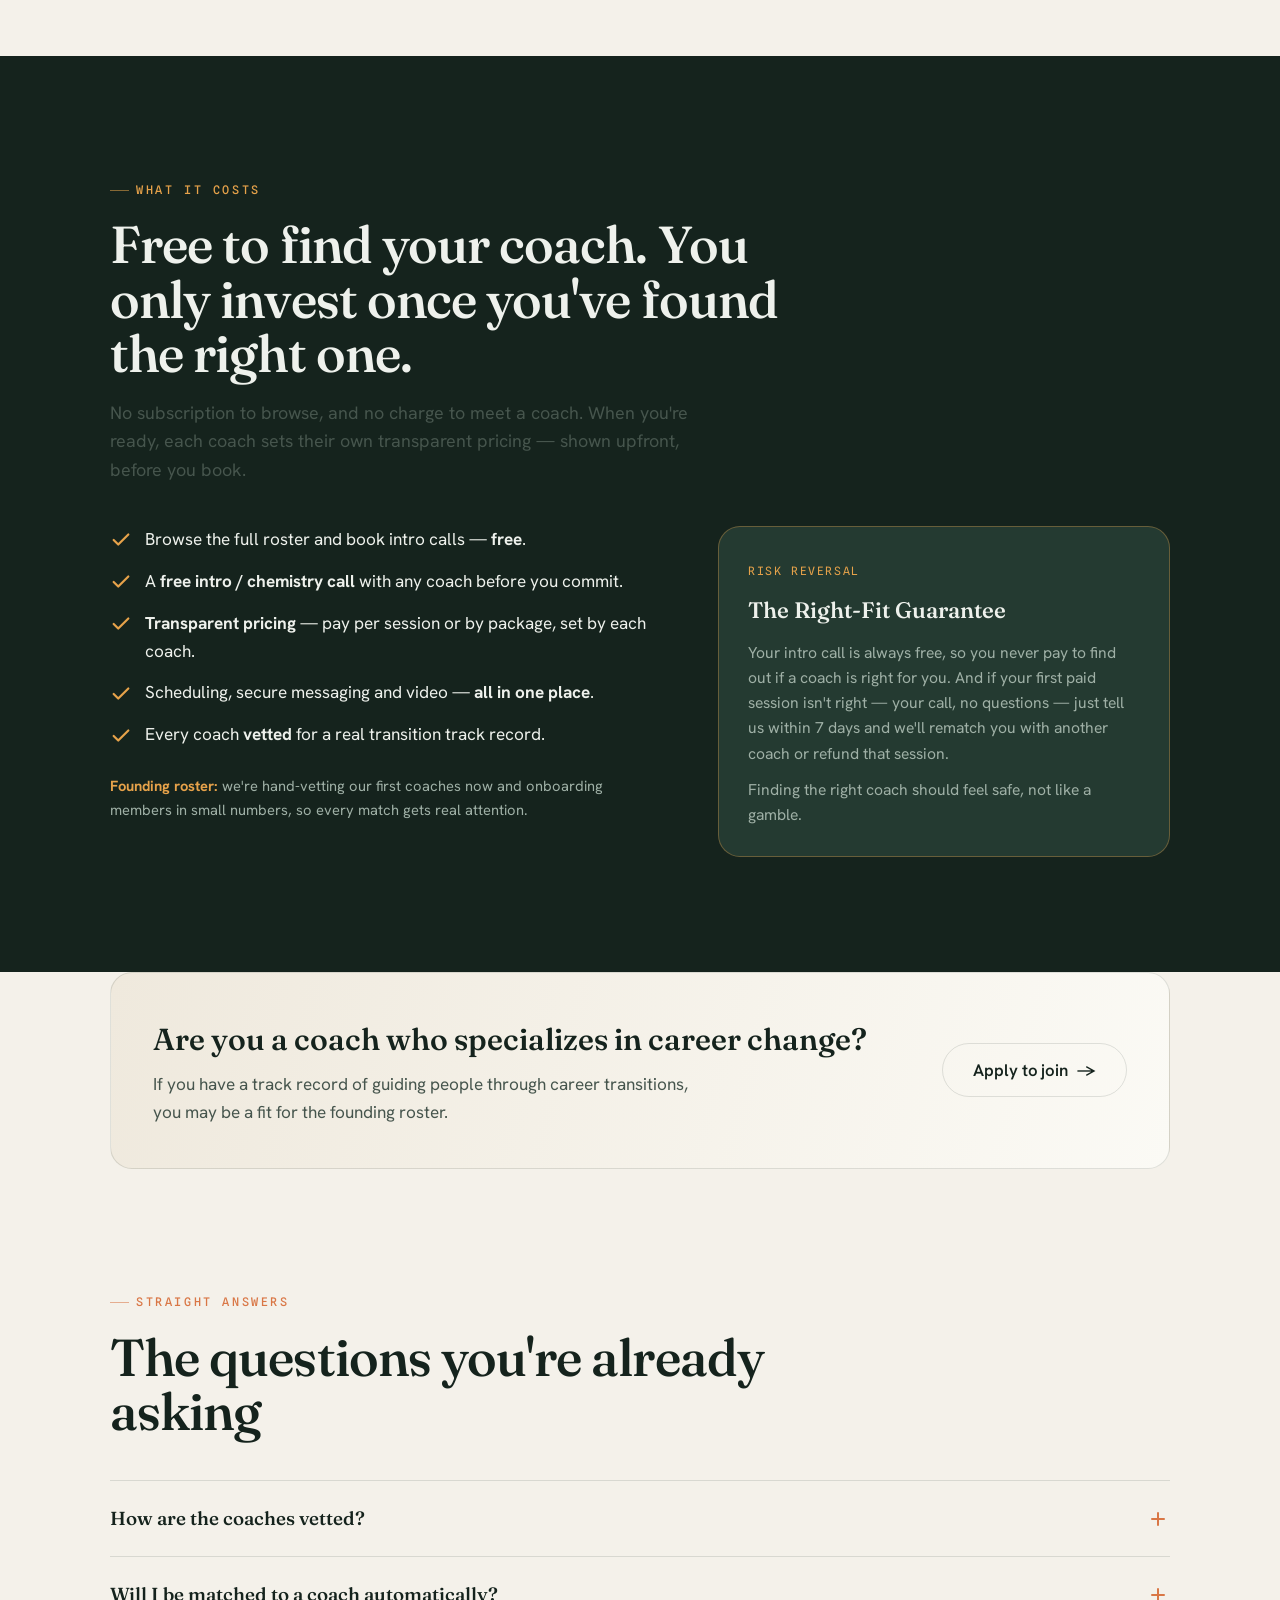
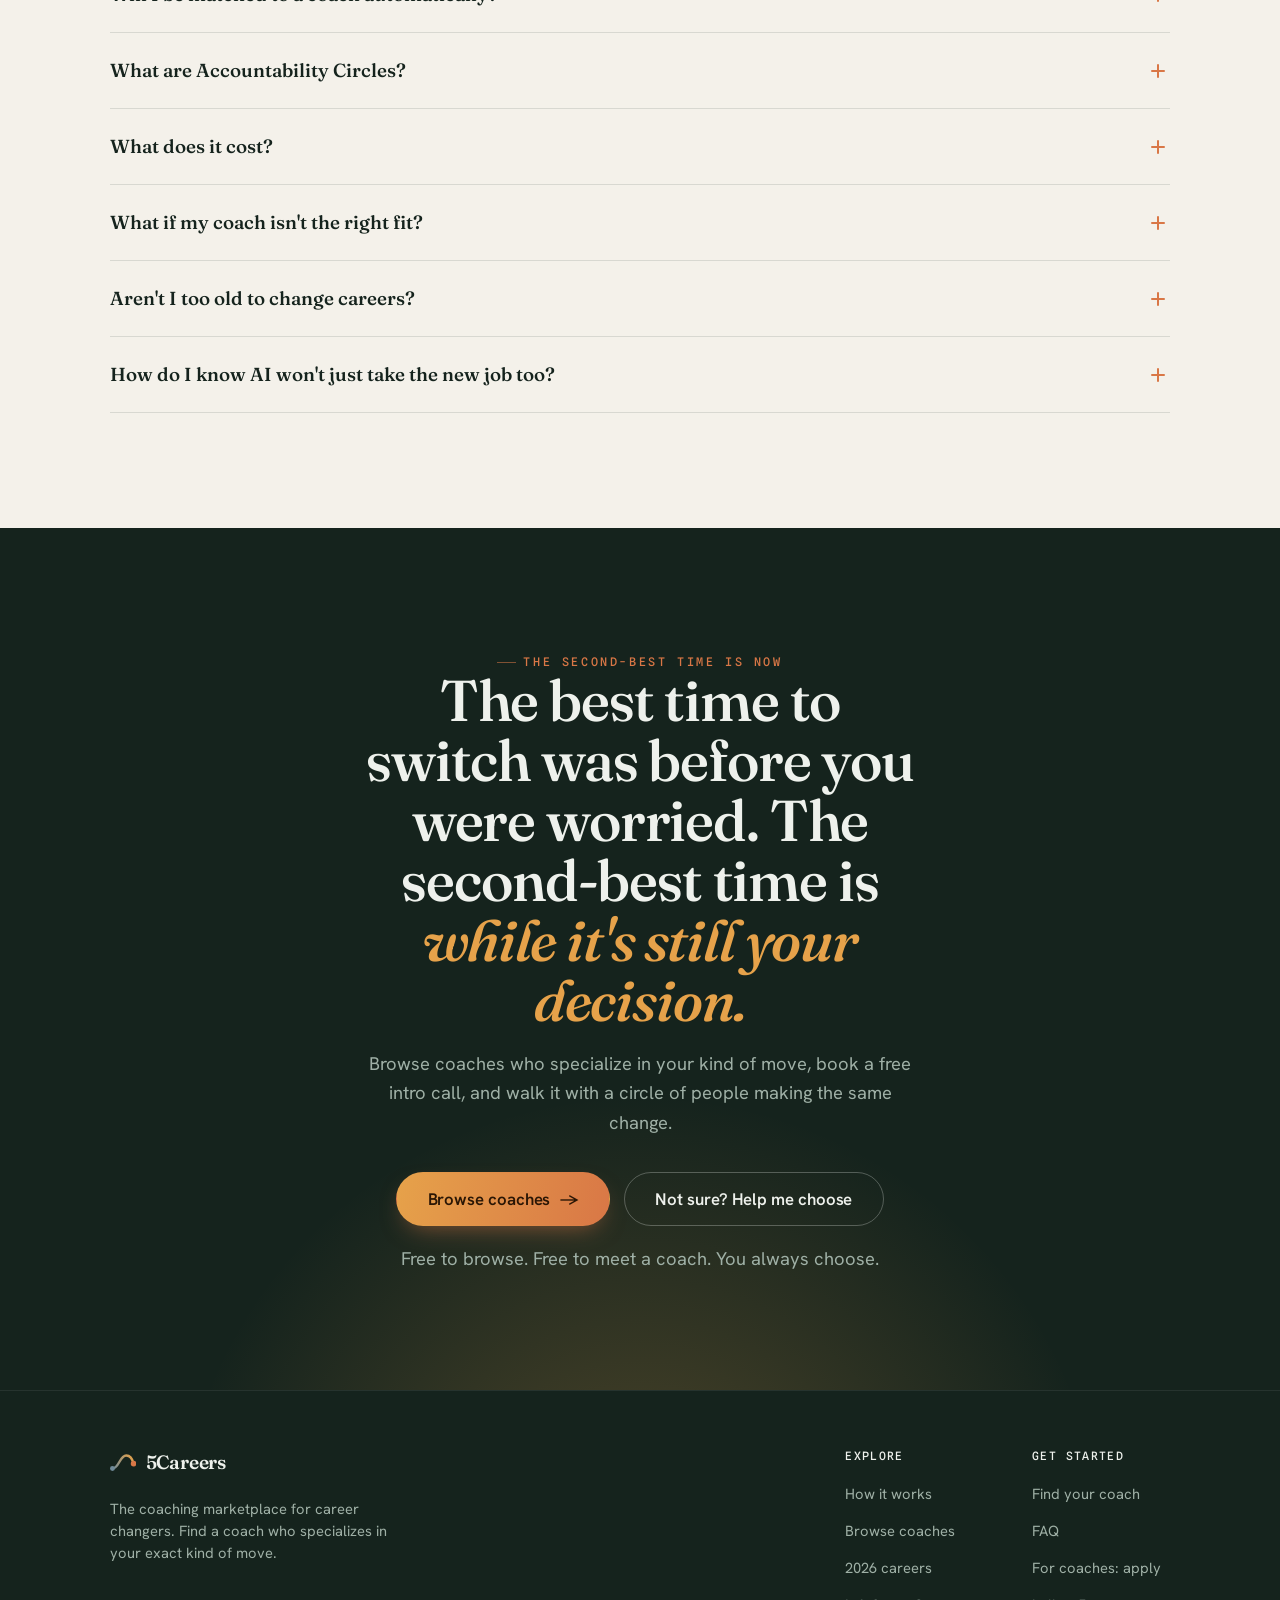
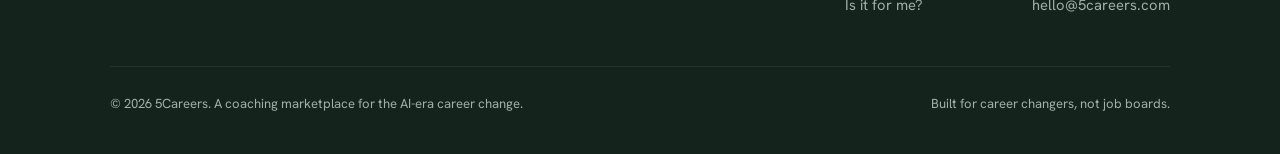
==== commit 4c5ee6a7: "Add flowing direction arrows to the hero thread Animated chevrons travel down the "where you are → w" ====
--- a/index.html
+++ b/index.html
@@ -84,6 +84,13 @@
         <defs><linearGradient id="heroGrad" x1="40" y1="50" x2="260" y2="340" gradientUnits="userSpaceOnUse">
           <stop stop-color="#6f8a98"/><stop offset="0.6" stop-color="#e6a24a"/><stop offset="1" stop-color="#d97746"/>
         </linearGradient></defs>
+      </svg>
+      <svg class="hero-arrows" viewBox="0 0 120 160" preserveAspectRatio="xMidYMid meet" aria-hidden="true">
+        <g class="chev" transform="translate(34 14) rotate(20)" stroke="#6f8a98" style="animation-delay:0s"><path d="M-9 -5 L0 4 L9 -5"/></g>
+        <g class="chev" transform="translate(58 34) rotate(20)" stroke="#8f8f84" style="animation-delay:.16s"><path d="M-9 -5 L0 4 L9 -5"/></g>
+        <g class="chev" transform="translate(40 54) rotate(20)" stroke="#c1934f" style="animation-delay:.32s"><path d="M-9 -5 L0 4 L9 -5"/></g>
+        <g class="chev" transform="translate(66 64) rotate(20)" stroke="#dc8b3f" style="animation-delay:.48s"><path d="M-9 -5 L0 4 L9 -5"/></g>
+        <g class="chev" transform="translate(50 86) rotate(20)" stroke="#d97746" style="animation-delay:.64s"><path d="M-9 -5 L0 4 L9 -5"/></g>
       </svg>
       <div class="hero-card from">
         <span class="meta">Where you are</span>
--- a/styles.css
+++ b/styles.css
@@ -190,6 +190,12 @@
   .hero-grid { grid-template-columns: 1fr; }
   .hero-visual { order: -1; aspect-ratio: 3/2; min-height: 280px; max-width: 460px; }
 }
+
+/* hero direction arrows: flashing chevrons that flow toward "where you're going" */
+.hero-arrows { position: absolute; left: 15%; top: 25%; width: 52%; height: 54%; pointer-events: none; overflow: visible; }
+.hero-arrows path { fill: none; stroke-width: 3; stroke-linecap: round; stroke-linejoin: round; }
+.hero-arrows .chev { opacity: .16; animation: chevFlow 1.9s var(--ease) infinite; }
+@keyframes chevFlow { 0%, 100% { opacity: .16; } 42% { opacity: 1; } }
 
 /* trust strip */
 .trust { border-block: 1px solid var(--line); }
@@ -591,5 +597,6 @@
 @media (prefers-reduced-motion: reduce) {
   html { scroll-behavior: auto; }
   .reveal { opacity: 1 !important; transform: none !important; transition: none; }
+  .hero-arrows .chev { opacity: .5 !important; }
   * { animation-duration: .001ms !important; }
 }
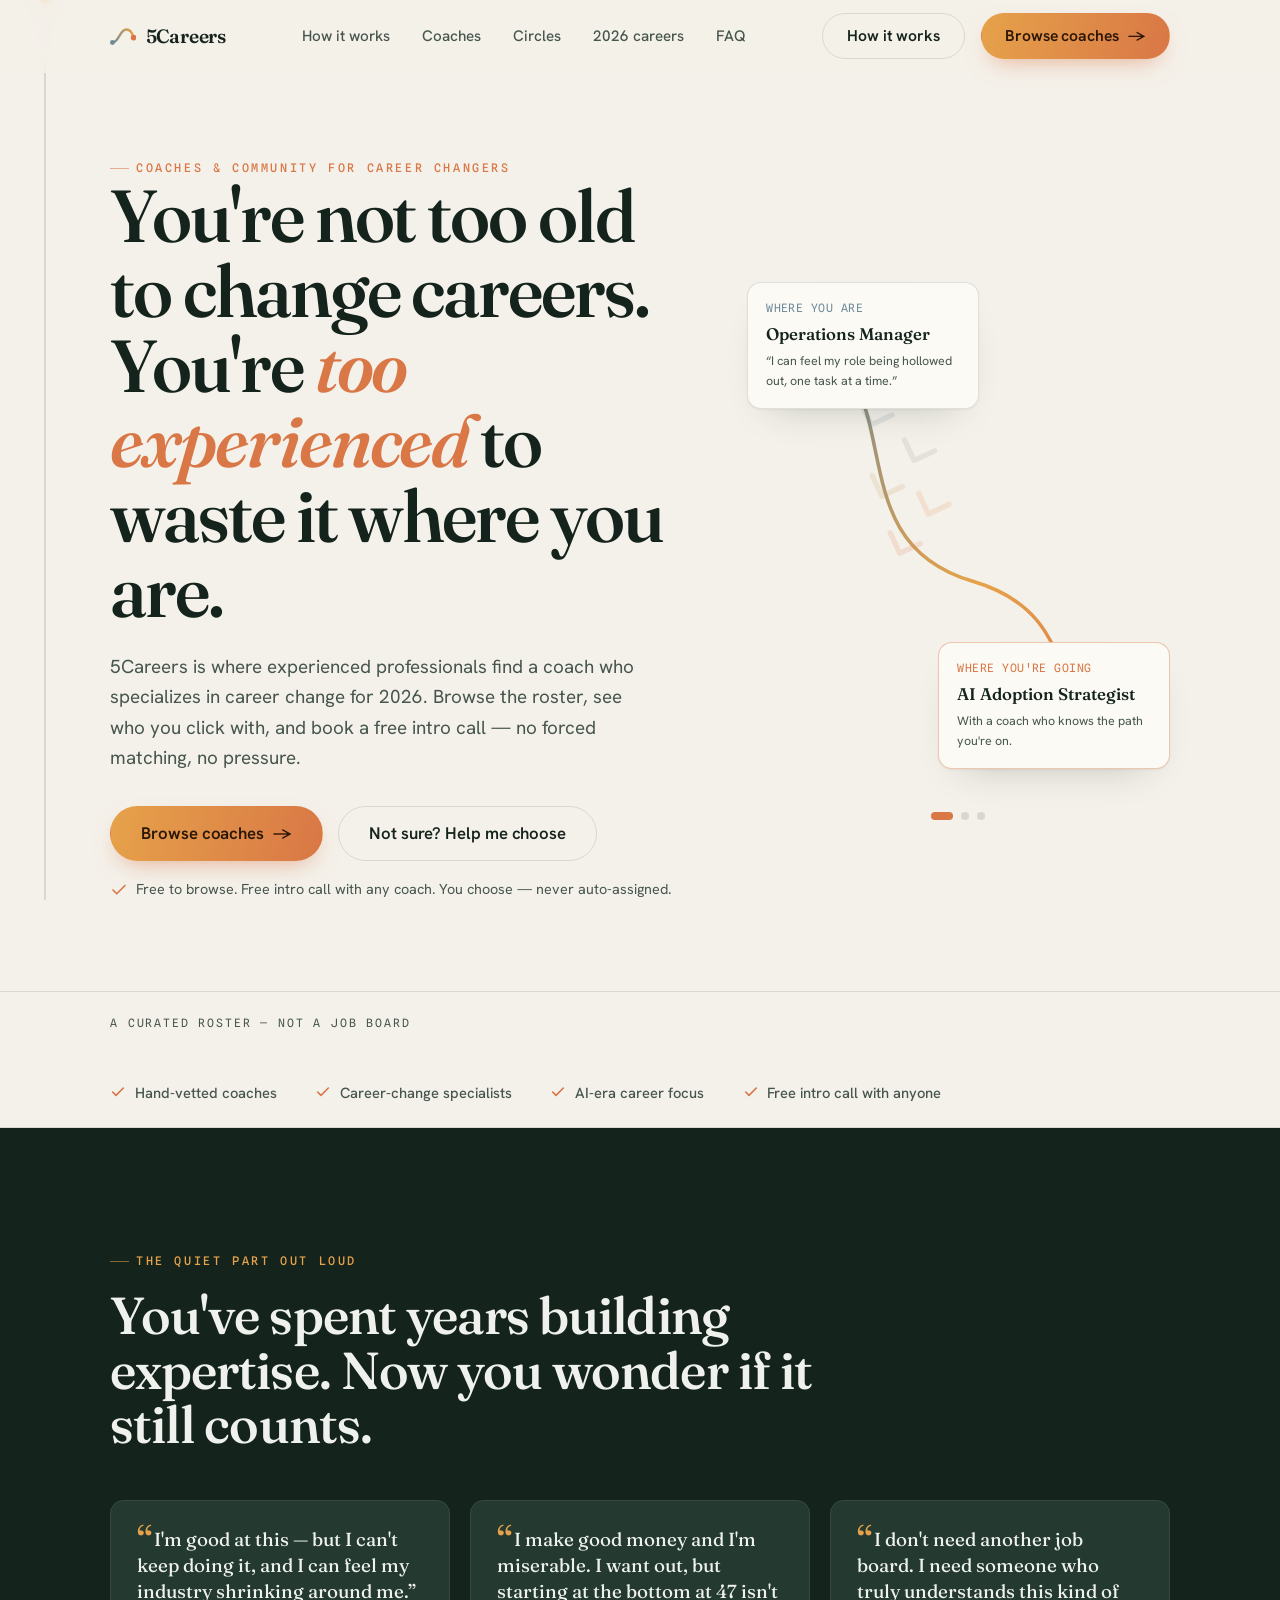
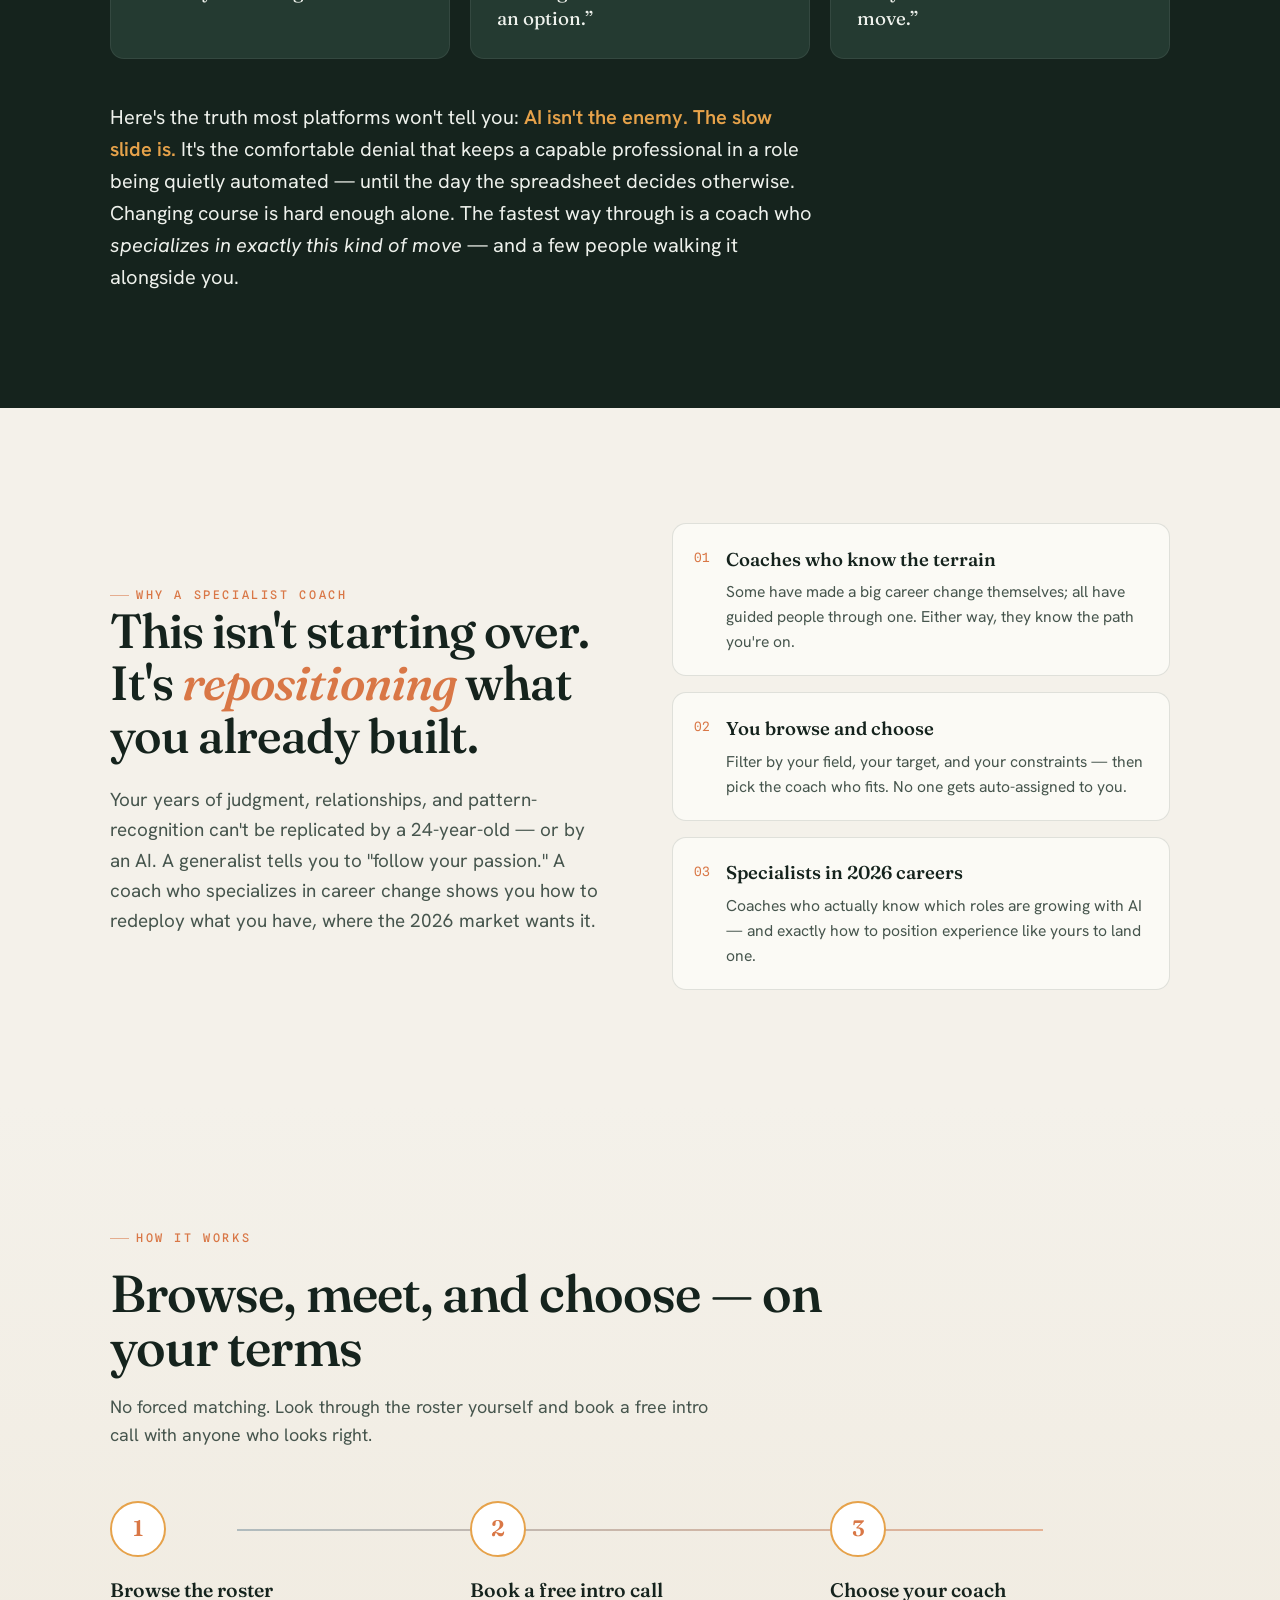
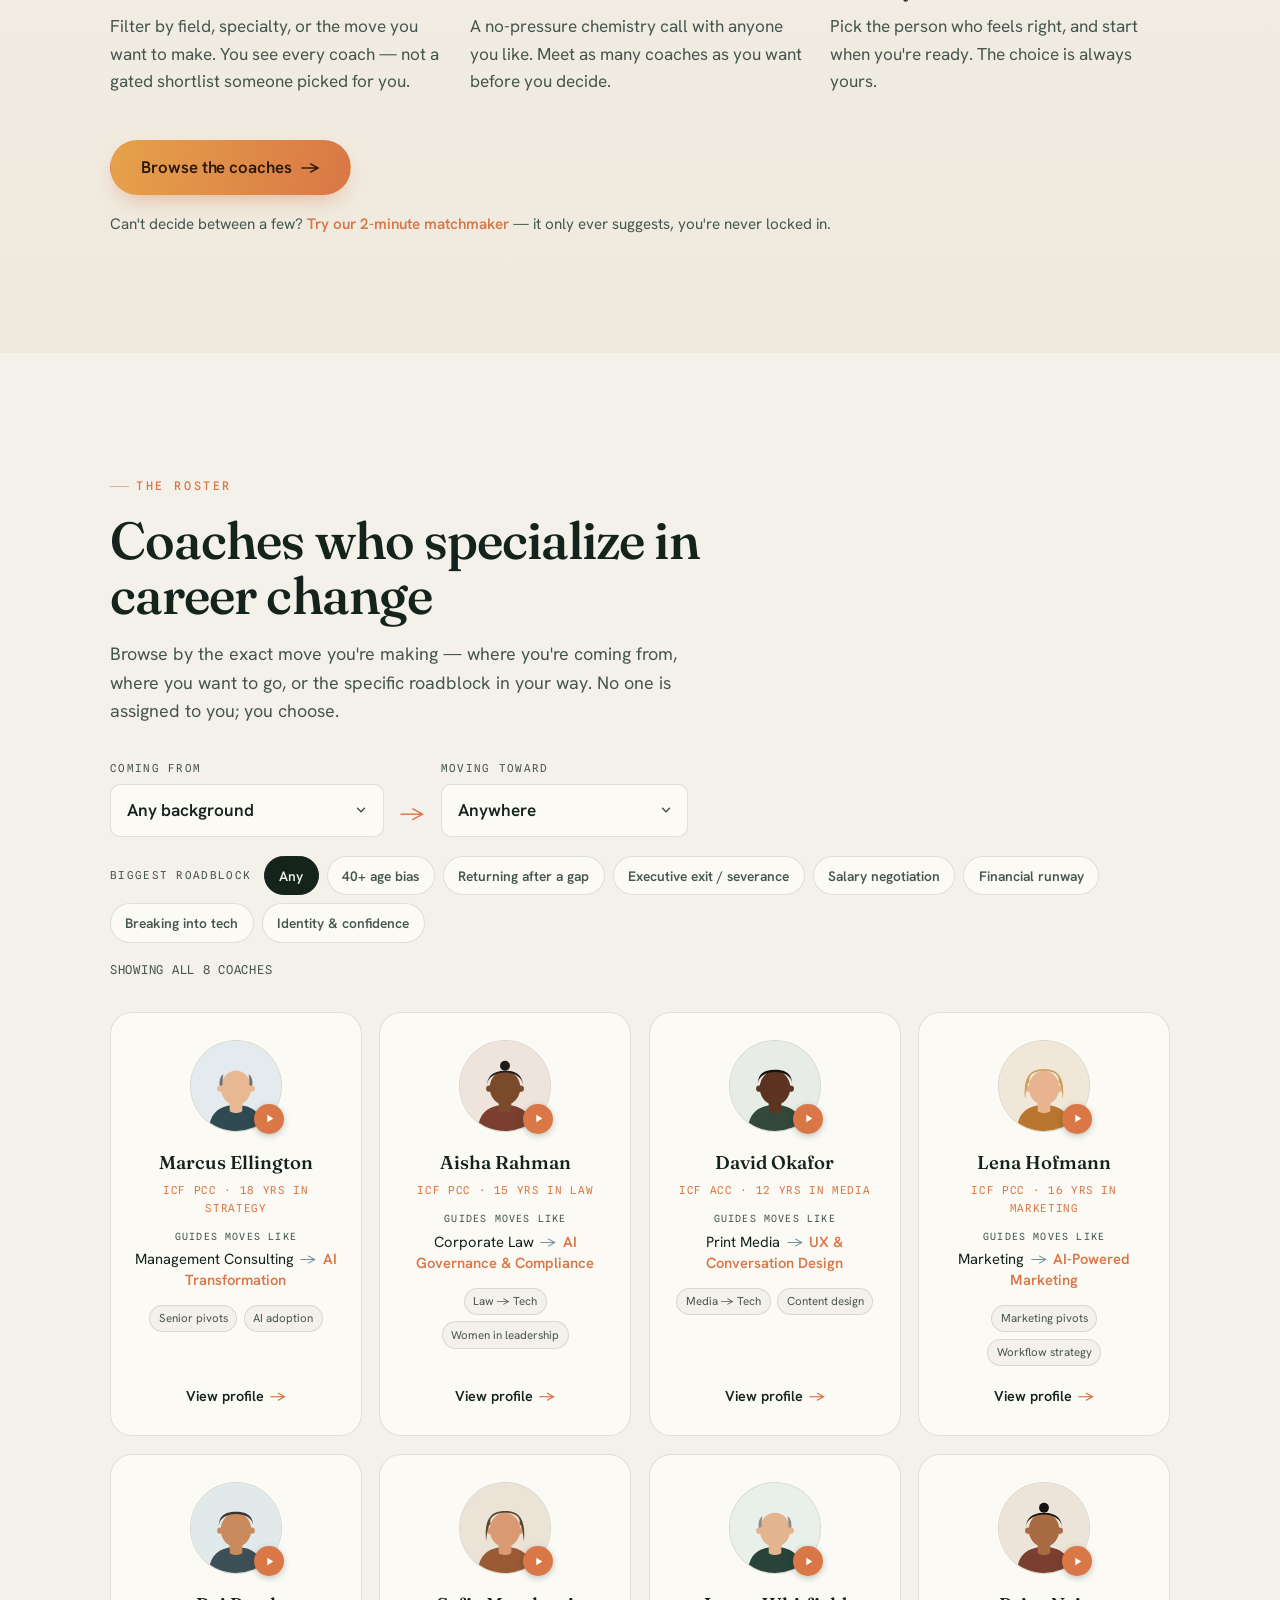
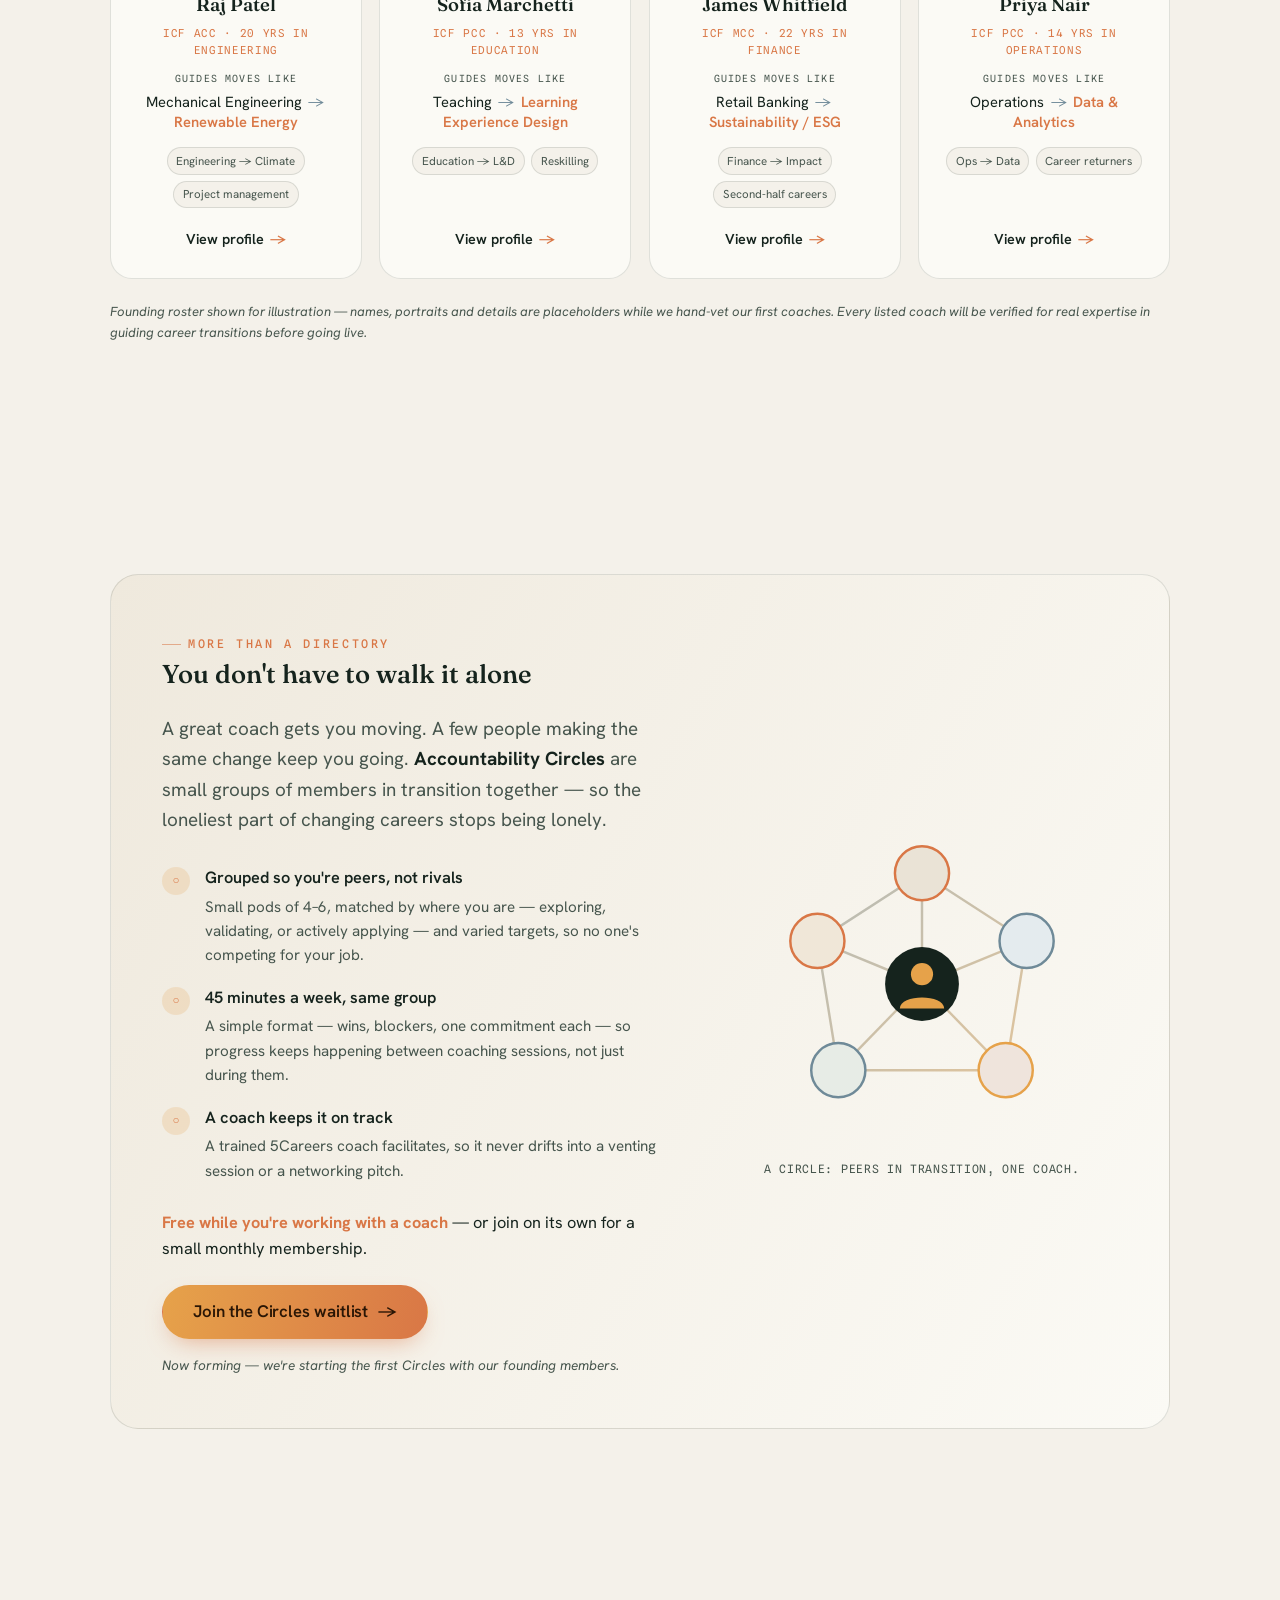
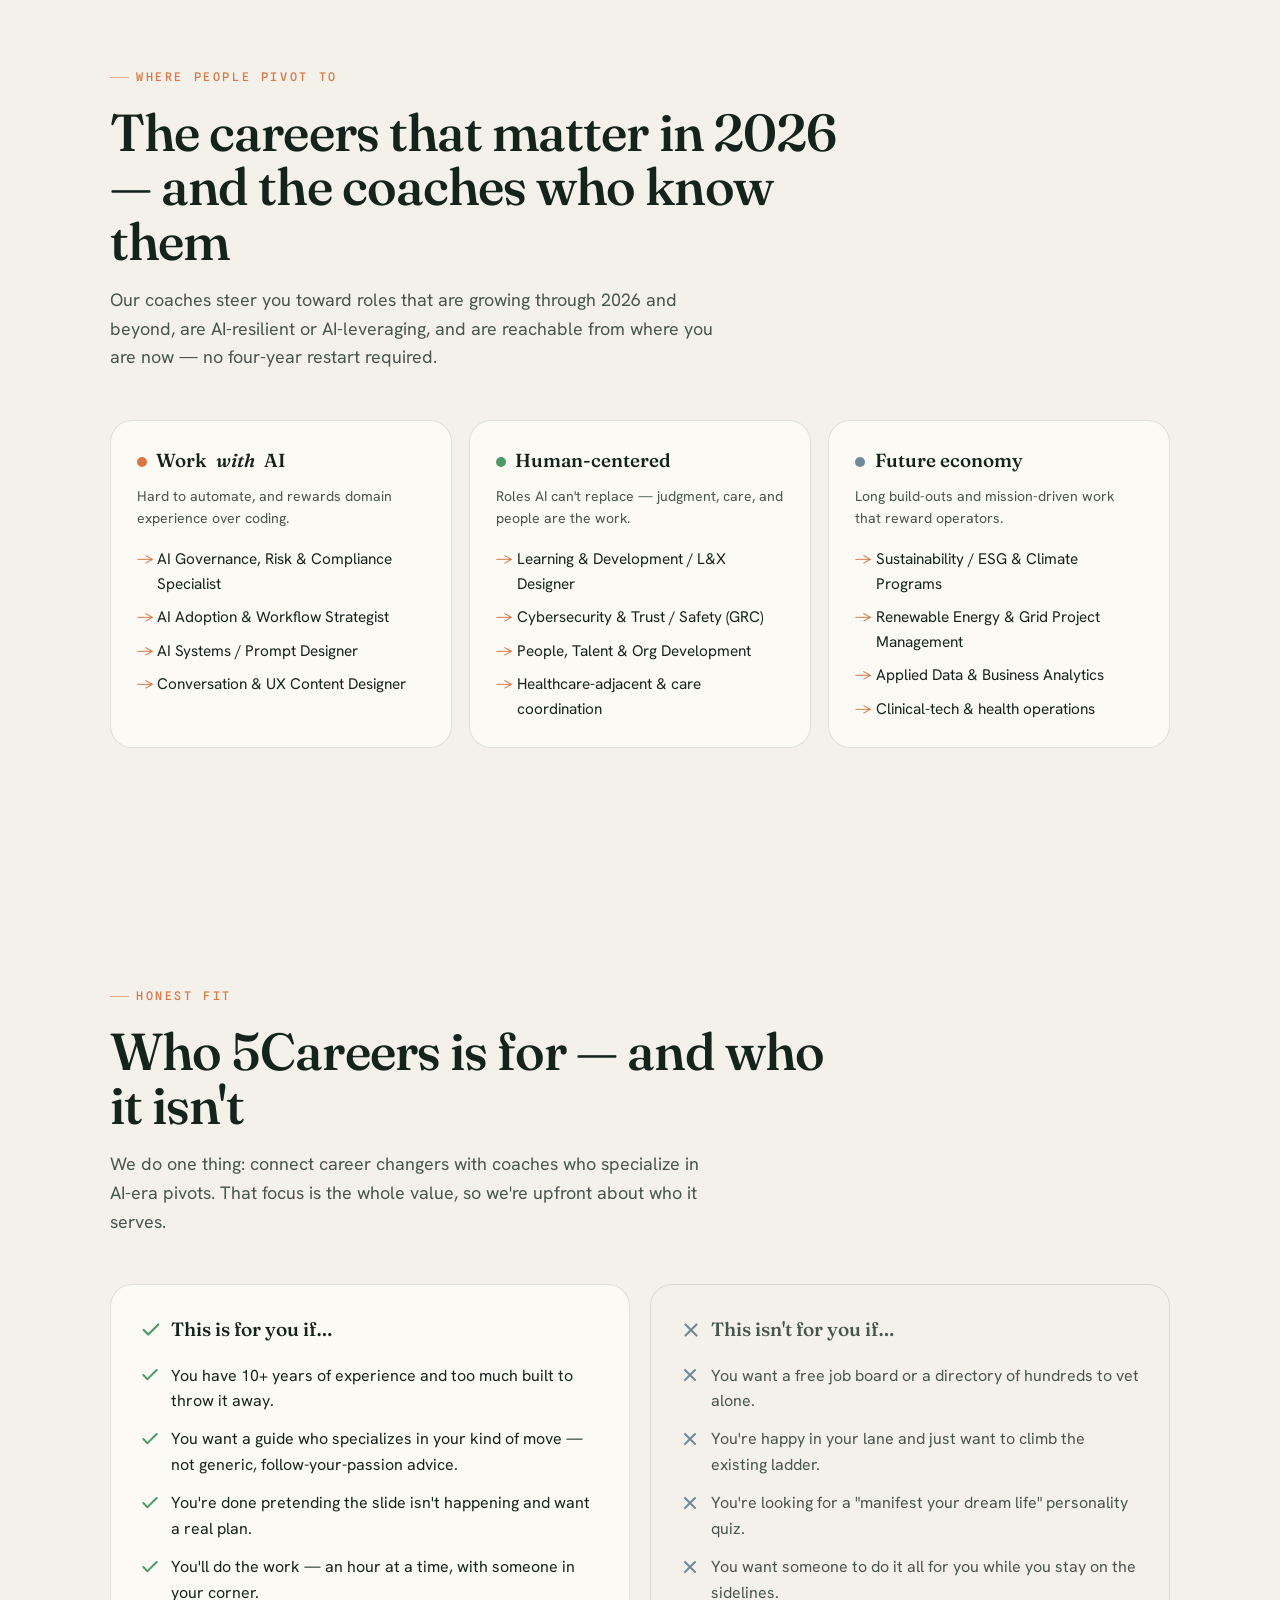
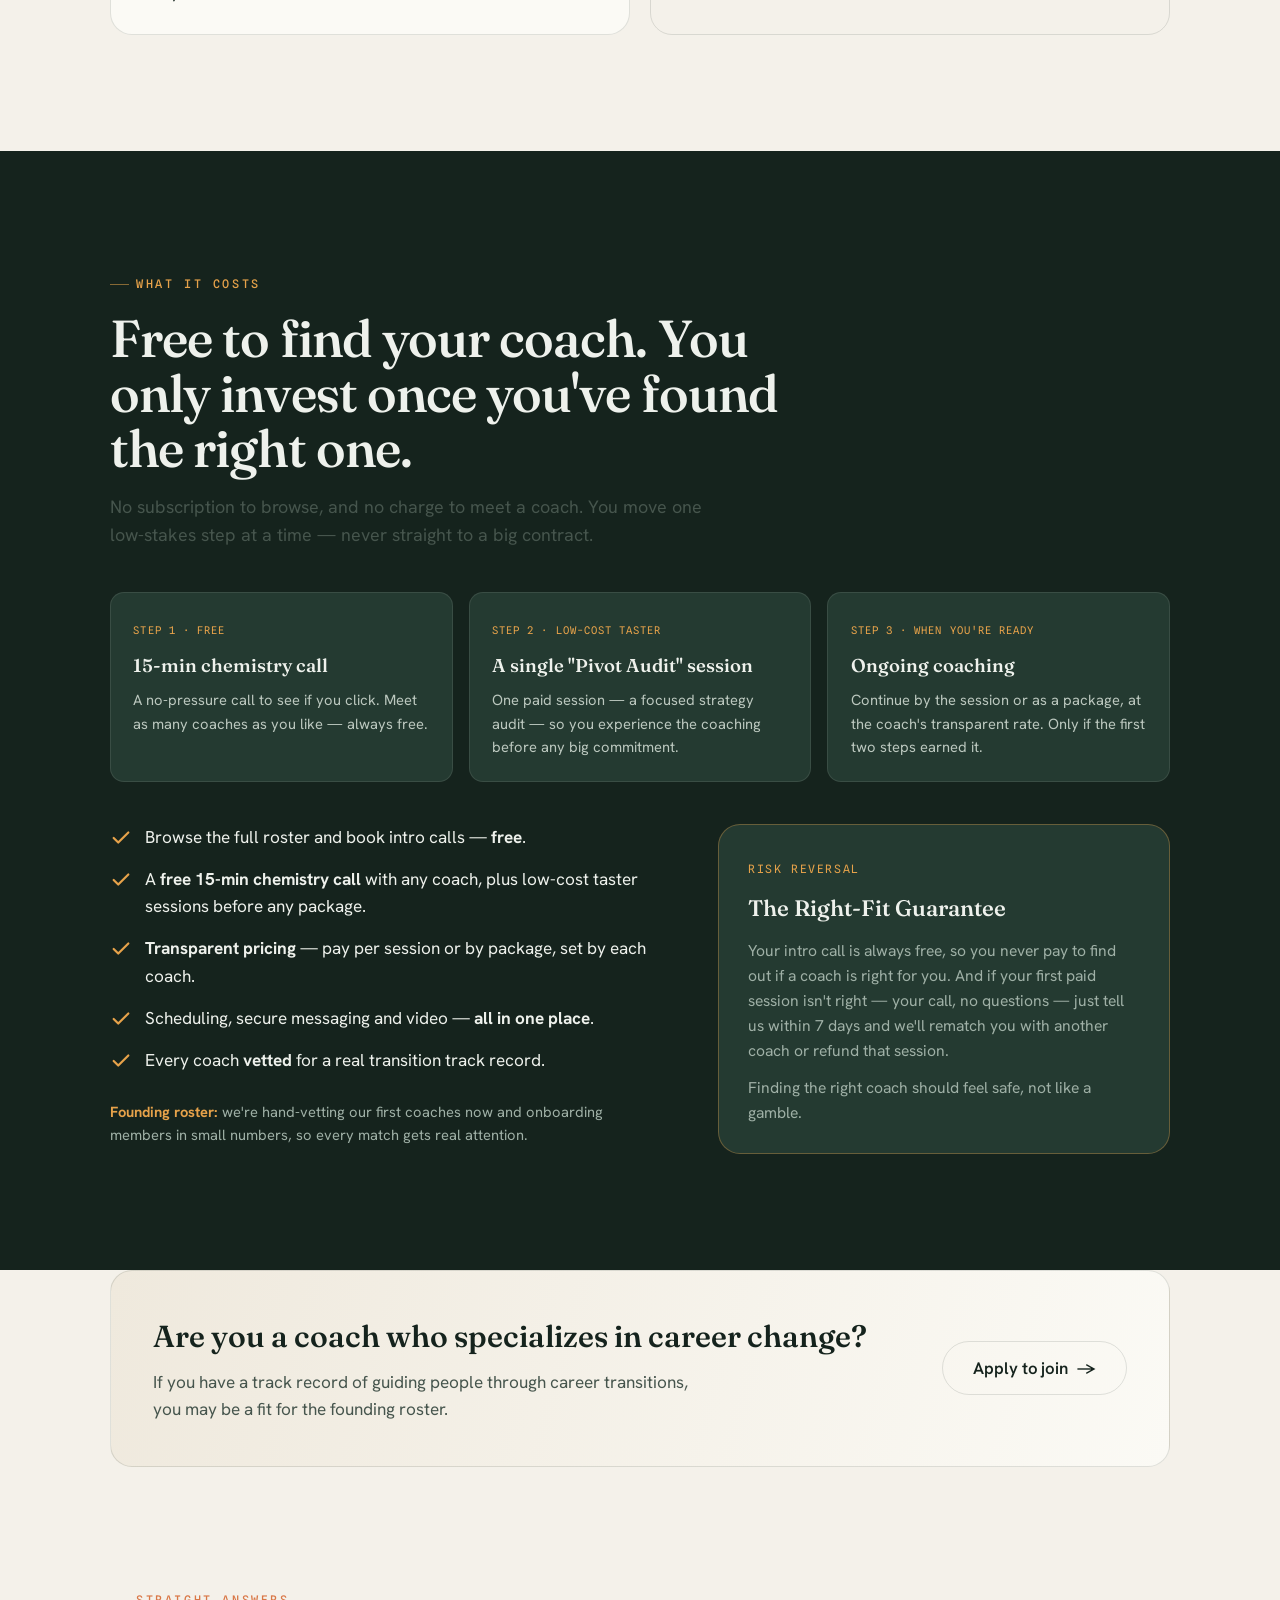
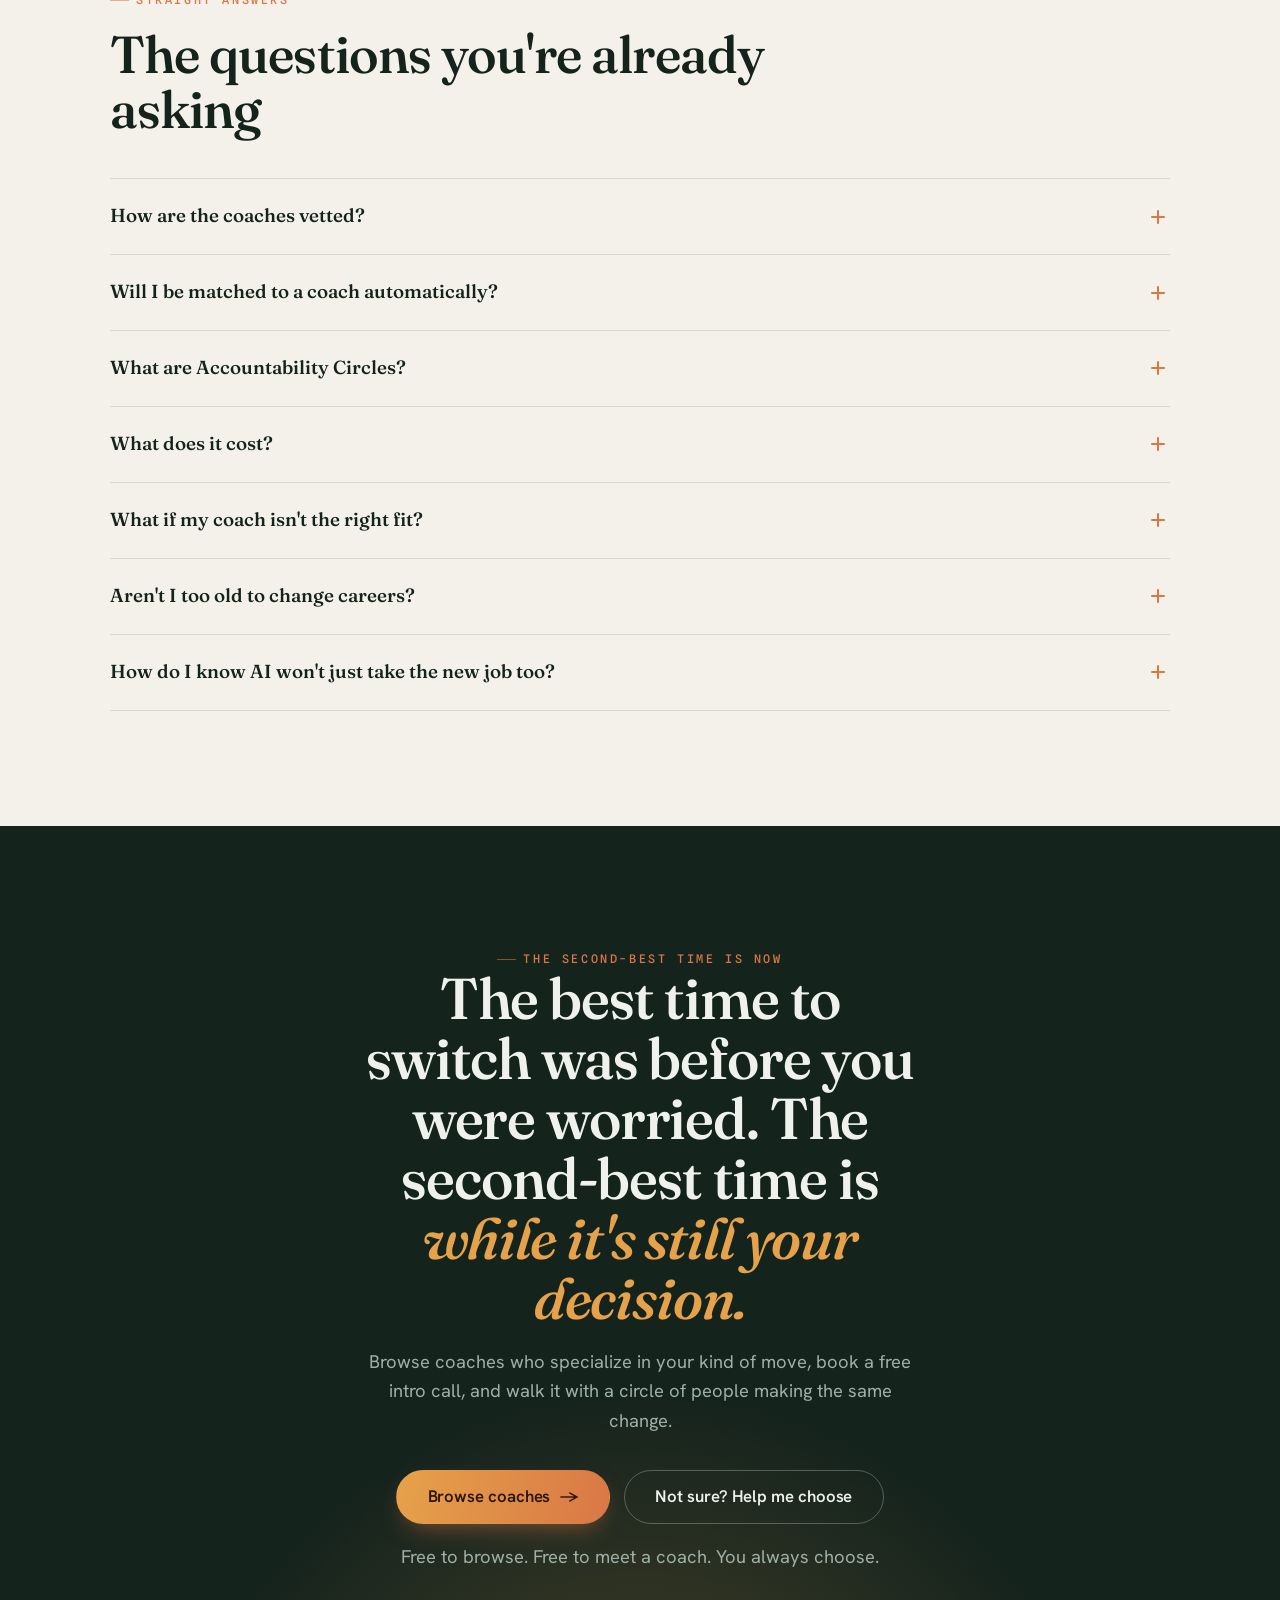
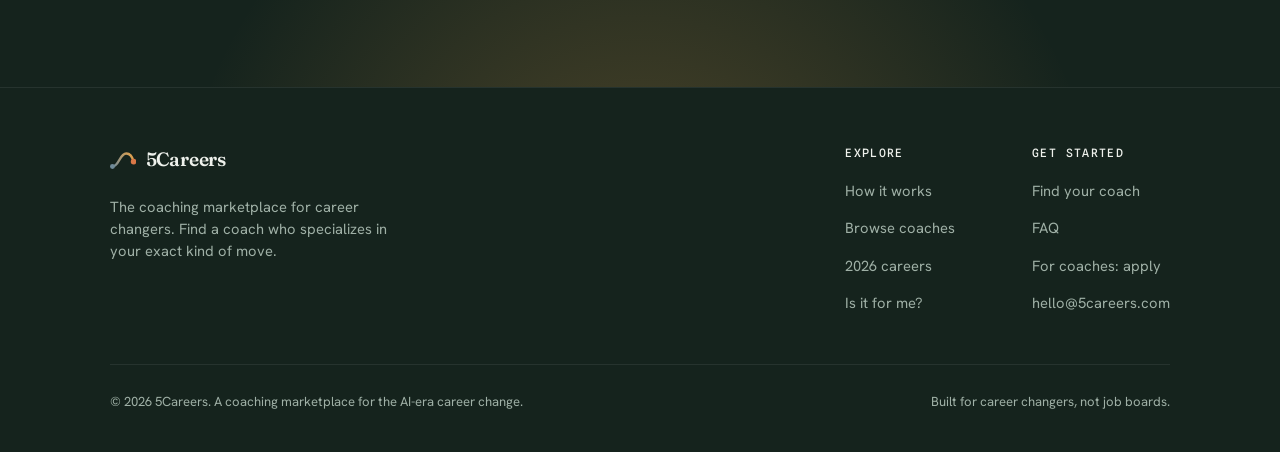
==== commit 9b1043f9: "Add coach profiles, video, lead magnets, From→To filtering, taster ladder, case studies Implements t" ====
--- a/index.html
+++ b/index.html
@@ -178,18 +178,48 @@
     <div class="section-head reveal">
       <span class="eyebrow">The roster</span>
       <h2>Coaches who specialize in career change</h2>
-      <p>Browse the full roster and pick who fits — no one is assigned to you. Filter by the field you're moving toward, or the one you're coming from. Every coach is vetted for real expertise in guiding career transitions.</p>
-    </div>
-
-    <div class="chips reveal" id="coachFilters" role="group" aria-label="Filter coaches by specialty">
-      <button class="chip active" data-filter="all" aria-pressed="true">All coaches</button>
-      <button class="chip" data-filter="ai" aria-pressed="false">AI &amp; Tech</button>
-      <button class="chip" data-filter="law" aria-pressed="false">Law &amp; Compliance</button>
-      <button class="chip" data-filter="marketing" aria-pressed="false">Marketing</button>
-      <button class="chip" data-filter="engineering" aria-pressed="false">Engineering &amp; Climate</button>
-      <button class="chip" data-filter="education" aria-pressed="false">Education &amp; L&amp;D</button>
-      <button class="chip" data-filter="finance" aria-pressed="false">Finance &amp; Impact</button>
-      <button class="chip" data-filter="media" aria-pressed="false">Media &amp; Design</button>
+      <p>Browse by the exact move you're making — where you're coming from, where you want to go, or the specific roadblock in your way. No one is assigned to you; you choose.</p>
+    </div>
+
+    <div class="coach-filters reveal">
+      <div class="cf-row">
+        <label class="cf-field">
+          <span class="cf-label">Coming from</span>
+          <select id="filterFrom">
+            <option value="all">Any background</option>
+            <option value="corp">Corporate &amp; management</option>
+            <option value="lawfin">Law &amp; finance</option>
+            <option value="creative">Marketing, media &amp; creative</option>
+            <option value="eng">Engineering &amp; technical</option>
+            <option value="edu">Education &amp; public sector</option>
+          </select>
+        </label>
+        <span class="cf-arrow" aria-hidden="true">→</span>
+        <label class="cf-field">
+          <span class="cf-label">Moving toward</span>
+          <select id="filterTo">
+            <option value="all">Anywhere</option>
+            <option value="ai">Work with AI</option>
+            <option value="data">Data &amp; analytics</option>
+            <option value="marketing">AI-era marketing</option>
+            <option value="design">Design &amp; UX</option>
+            <option value="sustainability">Sustainability &amp; climate</option>
+            <option value="ld">Learning &amp; development</option>
+          </select>
+        </label>
+        <button type="button" class="linkbtn cf-reset" id="filterReset" hidden>Reset</button>
+      </div>
+      <div class="cf-challenges" id="filterChallenges" role="group" aria-label="Filter by the roadblock you're facing">
+        <span class="cf-label">Biggest roadblock</span>
+        <button class="chip active" data-ch="all" aria-pressed="true">Any</button>
+        <button class="chip" data-ch="ageBias" aria-pressed="false">40+ age bias</button>
+        <button class="chip" data-ch="gap" aria-pressed="false">Returning after a gap</button>
+        <button class="chip" data-ch="exit" aria-pressed="false">Executive exit / severance</button>
+        <button class="chip" data-ch="salary" aria-pressed="false">Salary negotiation</button>
+        <button class="chip" data-ch="runway" aria-pressed="false">Financial runway</button>
+        <button class="chip" data-ch="nontech" aria-pressed="false">Breaking into tech</button>
+        <button class="chip" data-ch="identity" aria-pressed="false">Identity &amp; confidence</button>
+      </div>
     </div>
     <p class="coach-count" id="coachCount" aria-live="polite">Showing all 8 coaches</p>
 
@@ -402,13 +432,32 @@
     <div class="section-head reveal">
       <span class="eyebrow">What it costs</span>
       <h2>Free to find your coach. You only invest once you've found the right one.</h2>
-      <p>No subscription to browse, and no charge to meet a coach. When you're ready, each coach sets their own transparent pricing — shown upfront, before you book.</p>
-    </div>
+      <p>No subscription to browse, and no charge to meet a coach. You move one low-stakes step at a time — never straight to a big contract.</p>
+    </div>
+
+    <ol class="ladder reveal" aria-label="How the commitment grows, one low-stakes step at a time">
+      <li class="rung">
+        <span class="rung-tag">Step 1 · Free</span>
+        <h3>15-min chemistry call</h3>
+        <p>A no-pressure call to see if you click. Meet as many coaches as you like — always free.</p>
+      </li>
+      <li class="rung">
+        <span class="rung-tag">Step 2 · Low-cost taster</span>
+        <h3>A single "Pivot Audit" session</h3>
+        <p>One paid session — a focused strategy audit — so you experience the coaching before any big commitment.</p>
+      </li>
+      <li class="rung">
+        <span class="rung-tag">Step 3 · When you're ready</span>
+        <h3>Ongoing coaching</h3>
+        <p>Continue by the session or as a package, at the coach's transparent rate. Only if the first two steps earned it.</p>
+      </li>
+    </ol>
+
     <div class="offer-grid">
       <div class="reveal">
         <ul class="includes">
           <li><svg width="22" height="22" viewBox="0 0 24 24" fill="none" stroke="currentColor" stroke-width="2.4" stroke-linecap="round" stroke-linejoin="round"><path d="M20 6 9 17l-5-5"/></svg> <span>Browse the full roster and book intro calls — <strong>free</strong>.</span></li>
-          <li><svg width="22" height="22" viewBox="0 0 24 24" fill="none" stroke="currentColor" stroke-width="2.4" stroke-linecap="round" stroke-linejoin="round"><path d="M20 6 9 17l-5-5"/></svg> <span>A <strong>free intro / chemistry call</strong> with any coach before you commit.</span></li>
+          <li><svg width="22" height="22" viewBox="0 0 24 24" fill="none" stroke="currentColor" stroke-width="2.4" stroke-linecap="round" stroke-linejoin="round"><path d="M20 6 9 17l-5-5"/></svg> <span>A <strong>free 15-min chemistry call</strong> with any coach, plus low-cost taster sessions before any package.</span></li>
           <li><svg width="22" height="22" viewBox="0 0 24 24" fill="none" stroke="currentColor" stroke-width="2.4" stroke-linecap="round" stroke-linejoin="round"><path d="M20 6 9 17l-5-5"/></svg> <span><strong>Transparent pricing</strong> — pay per session or by package, set by each coach.</span></li>
           <li><svg width="22" height="22" viewBox="0 0 24 24" fill="none" stroke="currentColor" stroke-width="2.4" stroke-linecap="round" stroke-linejoin="round"><path d="M20 6 9 17l-5-5"/></svg> <span>Scheduling, secure messaging and video — <strong>all in one place</strong>.</span></li>
           <li><svg width="22" height="22" viewBox="0 0 24 24" fill="none" stroke="currentColor" stroke-width="2.4" stroke-linecap="round" stroke-linejoin="round"><path d="M20 6 9 17l-5-5"/></svg> <span>Every coach <strong>vetted</strong> for a real transition track record.</span></li>
@@ -517,6 +566,16 @@
   </div>
 </footer>
 
+<!-- ============================================= COACH PROFILE MODAL -->
+<div class="modal-overlay" id="coachProfile" hidden>
+  <div class="modal modal-wide" role="dialog" aria-modal="true" aria-labelledby="profileName">
+    <button type="button" class="modal-close" data-close aria-label="Close">
+      <svg width="22" height="22" viewBox="0 0 24 24" fill="none" stroke="currentColor" stroke-width="2.2" stroke-linecap="round"><path d="M18 6 6 18M6 6l12 12"/></svg>
+    </button>
+    <div id="profileBody"><!-- filled by script.js --></div>
+  </div>
+</div>
+
 <!-- ============================================= MATCHMAKER MODAL -->
 <div class="modal-overlay" id="matchmaker" hidden>
   <div class="modal" role="dialog" aria-modal="true" aria-labelledby="mmTitle">
@@ -549,11 +608,11 @@
         <p class="mm-sub">No wrong answer — "not sure yet" is a real choice.</p>
         <div class="mm-options" role="radiogroup" aria-label="Where do you want to head?">
           <button type="button" class="mm-opt" data-q="to" data-val="ai">Work with AI — governance, adoption, product</button>
+          <button type="button" class="mm-opt" data-q="to" data-val="data">Data &amp; analytics</button>
           <button type="button" class="mm-opt" data-q="to" data-val="marketing">Marketing in the AI era</button>
-          <button type="button" class="mm-opt" data-q="to" data-val="ai">Data &amp; analytics</button>
-          <button type="button" class="mm-opt" data-q="to" data-val="engineering">Sustainability &amp; climate</button>
-          <button type="button" class="mm-opt" data-q="to" data-val="education">Learning &amp; development</button>
-          <button type="button" class="mm-opt" data-q="to" data-val="law">Compliance &amp; governance</button>
+          <button type="button" class="mm-opt" data-q="to" data-val="design">Design &amp; UX</button>
+          <button type="button" class="mm-opt" data-q="to" data-val="sustainability">Sustainability &amp; climate</button>
+          <button type="button" class="mm-opt" data-q="to" data-val="ld">Learning &amp; development</button>
           <button type="button" class="mm-opt" data-q="to" data-val="all">Honestly, not sure yet</button>
         </div>
       </fieldset>
--- a/styles.css
+++ b/styles.css
@@ -432,8 +432,8 @@
 .coach .name { font-family: var(--display); font-size: 1.16rem; font-weight: 560; margin-top: 1rem; }
 .coach .cred { font-family: var(--mono); font-size: .68rem; letter-spacing: .06em; text-transform: uppercase; color: var(--dawn-deep); margin-top: .3rem; }
 .coach .pivot { font-size: .92rem; margin-top: .8rem; line-height: 1.4; }
-.coach .pivot .sep { color: var(--dusk); margin: 0 .15rem; }
-.coach .pivot .to { color: var(--dawn-deep); font-weight: 600; }
+.pivot .sep { color: var(--dusk); margin: 0 .15rem; }
+.pivot .to { color: var(--dawn-deep); font-weight: 600; }
 .coach .madeit { display: inline-flex; align-items: center; gap: .35rem; font-size: .74rem; color: #4c9a6a; margin-top: .7rem; font-weight: 600; }
 .coach .tags { display: flex; flex-wrap: wrap; gap: .4rem; justify-content: center; margin-top: .9rem; }
 .coach .tag { font-size: .72rem; background: var(--paper); border: 1px solid var(--line); border-radius: 100px; padding: .3em .75em; color: var(--ink-soft); }
@@ -458,7 +458,7 @@
 .joinband p { color: var(--ink-soft); margin-top: .5rem; max-width: 34rem; }
 
 /* coach specialty label (reframed from personal-pivot claim) */
-.coach .pivot .plabel {
+.pivot .plabel {
   display: block; font-family: var(--mono); font-size: .62rem; letter-spacing: .12em;
   text-transform: uppercase; color: var(--ink-soft); margin-bottom: .35rem;
 }
@@ -593,6 +593,84 @@
 
 body.modal-open { overflow: hidden; }
 
+/* ============================================================= from→to + roadblock filter */
+.coach-filters { margin-top: 2.1rem; display: grid; gap: 1.2rem; }
+.cf-row { display: flex; align-items: flex-end; gap: 1rem; flex-wrap: wrap; }
+.cf-field { display: flex; flex-direction: column; gap: .4rem; }
+.cf-label { font-family: var(--mono); font-size: .68rem; letter-spacing: .12em; text-transform: uppercase; color: var(--ink-soft); }
+.cf-field select {
+  font: inherit; font-weight: 600; color: var(--ink); cursor: pointer; min-width: 13rem;
+  padding: .7em 2.4em .7em .95em; border: 1px solid var(--line); border-radius: 10px;
+  -webkit-appearance: none; appearance: none; background-color: var(--paper-2);
+  background-image: url('data:image/svg+xml;utf8,<svg xmlns="http://www.w3.org/2000/svg" width="14" height="14" viewBox="0 0 24 24" fill="none" stroke="%2346554d" stroke-width="2.5" stroke-linecap="round" stroke-linejoin="round"><path d="M6 9l6 6 6-6"/></svg>');
+  background-repeat: no-repeat; background-position: right .85em center;
+}
+.cf-field select:focus { border-color: var(--dawn); outline: none; box-shadow: 0 0 0 3px color-mix(in srgb, var(--dawn) 20%, transparent); }
+.cf-arrow { font-size: 1.4rem; color: var(--dawn-deep); padding-bottom: .35rem; }
+.cf-reset { padding-bottom: .6rem; }
+.cf-challenges { display: flex; flex-wrap: wrap; align-items: center; gap: .5rem; }
+.cf-challenges .cf-label { margin-right: .3rem; }
+@media (max-width: 560px) { .cf-field, .cf-field select { width: 100%; min-width: 0; } .cf-arrow { display: none; } }
+
+/* coach card: video badge + clickable */
+.coach .avatar-wrap { position: relative; display: inline-block; line-height: 0; }
+.coach .play-badge { position: absolute; right: -2px; bottom: -2px; width: 30px; height: 30px; border-radius: 50%; background: var(--dawn-deep); color: #fff; display: grid; place-items: center; box-shadow: 0 2px 6px rgba(21,35,29,.25); }
+.coach .play-badge svg { width: 13px; height: 13px; margin-left: 1px; }
+.coach--clickable { cursor: pointer; }
+.coach-cta { cursor: pointer; }
+
+/* ============================================================= coach profile modal */
+.modal-wide { max-width: 720px; }
+.profile-head { display: flex; gap: 1.4rem; align-items: flex-start; flex-wrap: wrap; }
+.profile-video { position: relative; width: 200px; flex: none; border-radius: 14px; overflow: hidden; background: var(--paper-2); aspect-ratio: 1/1; }
+.profile-video .pv-thumb { width: 100%; height: 100%; object-fit: cover; }
+.pv-play { position: absolute; inset: 0; margin: auto; width: 54px; height: 54px; border-radius: 50%; background: rgba(21,35,29,.6); color: #fff; display: grid; place-items: center; }
+.pv-play svg { width: 22px; height: 22px; margin-left: 2px; }
+.pv-label { position: absolute; left: 0; right: 0; bottom: 0; background: rgba(21,35,29,.74); color: #fff; font-family: var(--mono); font-size: .58rem; letter-spacing: .06em; text-transform: uppercase; text-align: center; padding: .45em; }
+.profile-id { flex: 1; min-width: 14rem; }
+.profile-id .mm-q { margin-top: .35rem; }
+.profile-loc { font-size: .88rem; color: var(--ink-soft); margin-top: .25rem; }
+.profile-id .pivot { margin-top: .7rem; font-size: .95rem; }
+.profile-id .tags { display: flex; flex-wrap: wrap; gap: .4rem; margin-top: .85rem; }
+.profile-id .tag { font-size: .72rem; background: var(--paper); border: 1px solid var(--line); border-radius: 100px; padding: .3em .75em; color: var(--ink-soft); }
+.profile-id .tag.tag-ch { background: color-mix(in srgb, var(--dusk) 15%, transparent); }
+.tag-ch { background: color-mix(in srgb, var(--dusk) 15%, transparent); }
+.profile-bio { margin-top: 1.4rem; color: var(--ink-soft); font-size: 1.02rem; }
+.profile-ctas { display: flex; flex-wrap: wrap; gap: .7rem; margin-top: 1.4rem; }
+.profile-ctas .btn { font-size: .9rem; }
+.profile-block { margin-top: 1.9rem; border-top: 1px solid var(--line); padding-top: 1.5rem; }
+.profile-h { font-family: var(--display); font-size: 1.16rem; font-weight: 560; }
+.profile-mini { font-size: .8rem; color: var(--ink-soft); margin-top: .7rem; font-style: italic; }
+.feed { display: grid; gap: .6rem; margin-top: 1rem; }
+.feed-item { display: flex; align-items: center; gap: .8rem; padding: .6rem .8rem; border: 1px solid var(--line); border-radius: 10px; background: var(--paper-2); transition: border-color .2s var(--ease); }
+.feed-item:hover { border-color: var(--ink); }
+.feed-play { width: 34px; height: 34px; flex: none; border-radius: 8px; background: var(--ink); color: #fff; display: grid; place-items: center; }
+.feed-play svg { width: 14px; height: 14px; margin-left: 1px; }
+.feed-meta { display: flex; flex-direction: column; }
+.feed-meta strong { font-weight: 600; font-size: .95rem; }
+.feed-meta span { font-family: var(--mono); font-size: .66rem; letter-spacing: .04em; text-transform: uppercase; color: var(--ink-soft); margin-top: .1rem; }
+.casestudy { display: grid; grid-template-columns: 1fr auto 1fr auto 1fr; gap: .8rem; align-items: stretch; margin-top: 1.1rem; }
+.cs-step { background: var(--paper-2); border: 1px solid var(--line); border-radius: 12px; padding: 1rem; }
+.cs-step.cs-after { border-color: rgba(217,119,70,.4); background: color-mix(in srgb, var(--dawn) 8%, var(--paper-2)); }
+.cs-tag { font-family: var(--mono); font-size: .62rem; letter-spacing: .1em; text-transform: uppercase; color: var(--dawn-deep); }
+.cs-step p { margin-top: .45rem; font-size: .9rem; }
+.cs-arrow { align-self: center; color: var(--dusk); font-size: 1.2rem; }
+@media (max-width: 640px) { .casestudy { grid-template-columns: 1fr; } .cs-arrow { transform: rotate(90deg); justify-self: center; } }
+.freebie-block { display: grid; gap: 1rem; }
+.freebie-form { display: flex; gap: .6rem; flex-wrap: wrap; }
+.freebie-form input { flex: 1; min-width: 12rem; font: inherit; padding: .7em .9em; border: 1px solid var(--line); border-radius: 10px; background: var(--paper-2); color: var(--ink); }
+.freebie-form input:focus { border-color: var(--dawn); outline: none; box-shadow: 0 0 0 3px color-mix(in srgb, var(--dawn) 20%, transparent); }
+.freebie-done { color: #3f7a55; font-weight: 600; }
+@media (max-width: 520px) { .profile-video { width: 100%; aspect-ratio: 16/10; } }
+
+/* ============================================================= engagement ladder */
+.ladder { list-style: none; padding: 0; margin: 2.6rem 0 0; display: grid; grid-template-columns: repeat(3, 1fr); gap: 1rem; }
+.rung { background: var(--ink-2); border: 1px solid rgba(238,241,236,.1); border-radius: 14px; padding: 1.4rem; }
+.rung-tag { font-family: var(--mono); font-size: .66rem; letter-spacing: .1em; text-transform: uppercase; color: var(--dawn); }
+.rung h3 { color: var(--paper-on-dark); font-size: 1.16rem; margin-top: .5rem; font-weight: 560; }
+.rung p { color: #bcc8bf; font-size: .92rem; margin-top: .5rem; }
+@media (max-width: 760px) { .ladder { grid-template-columns: 1fr; } }
+
 /* reduced motion */
 @media (prefers-reduced-motion: reduce) {
   html { scroll-behavior: auto; }
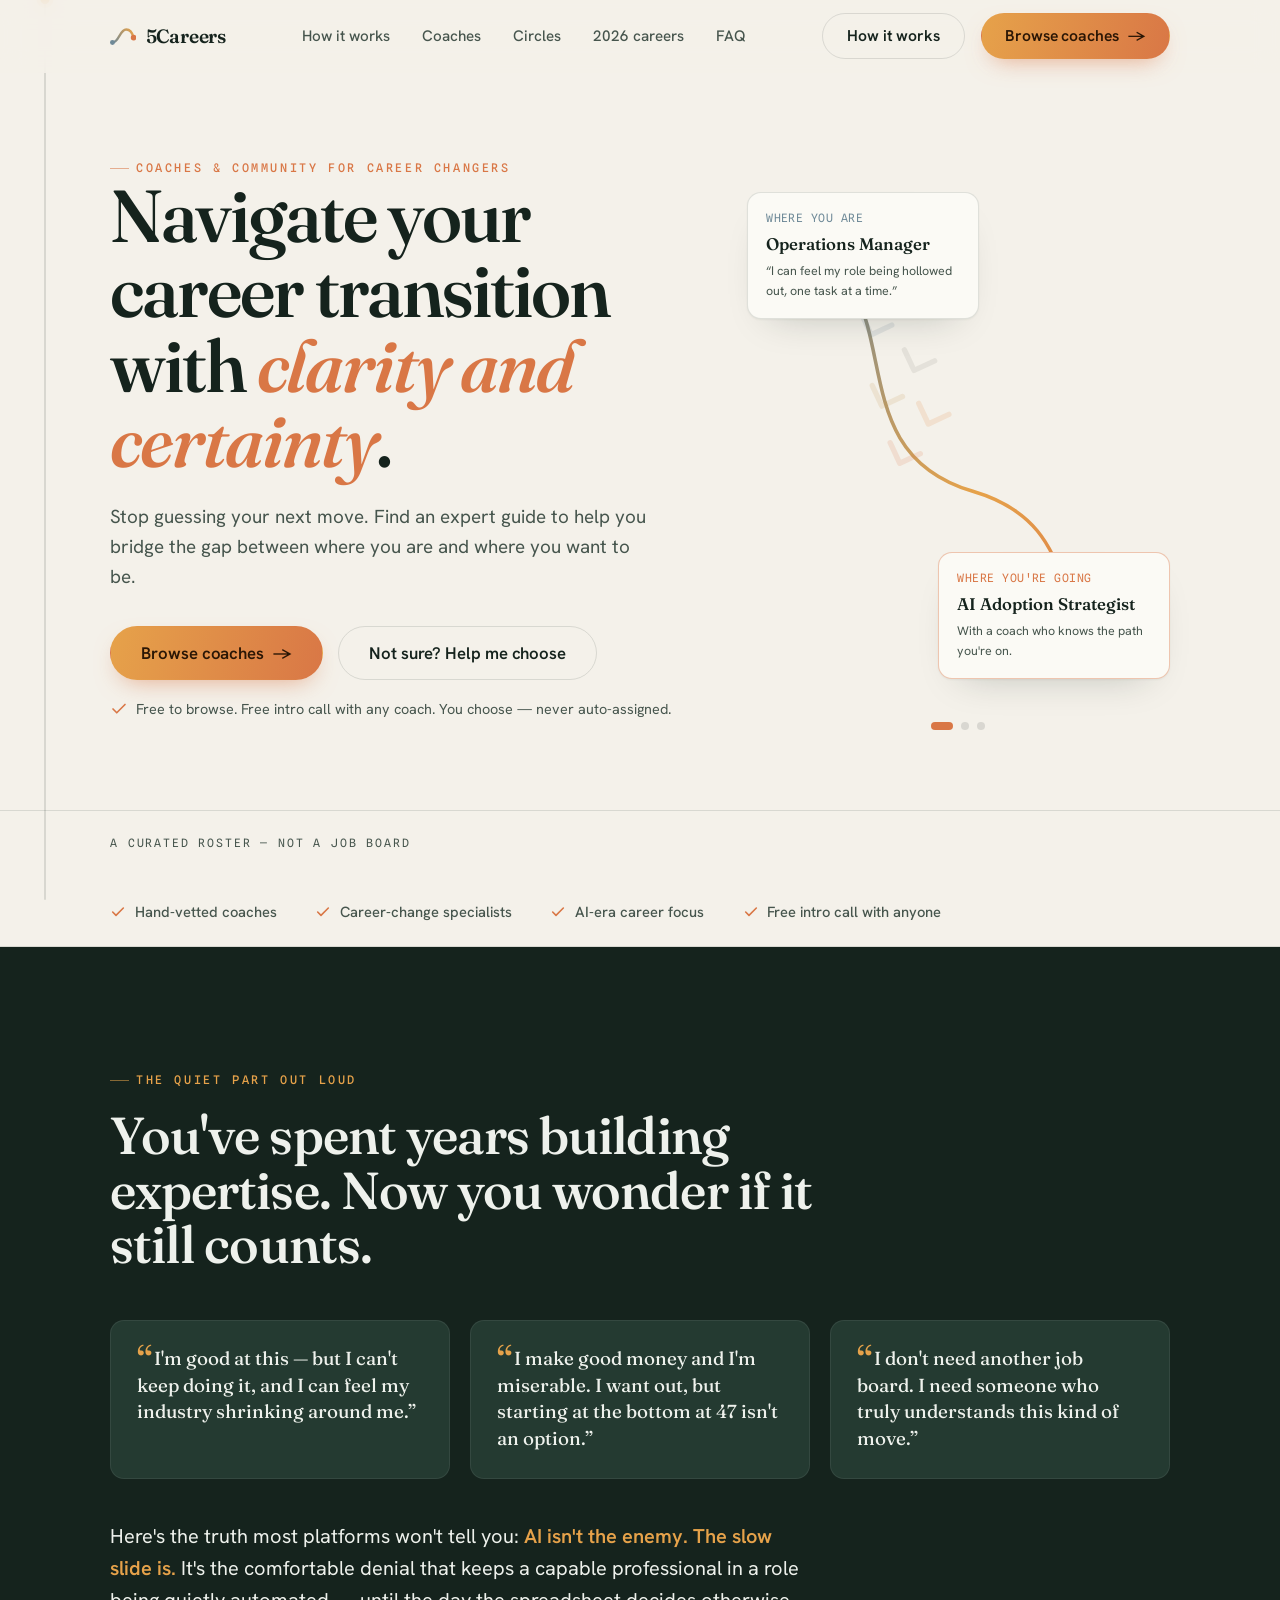
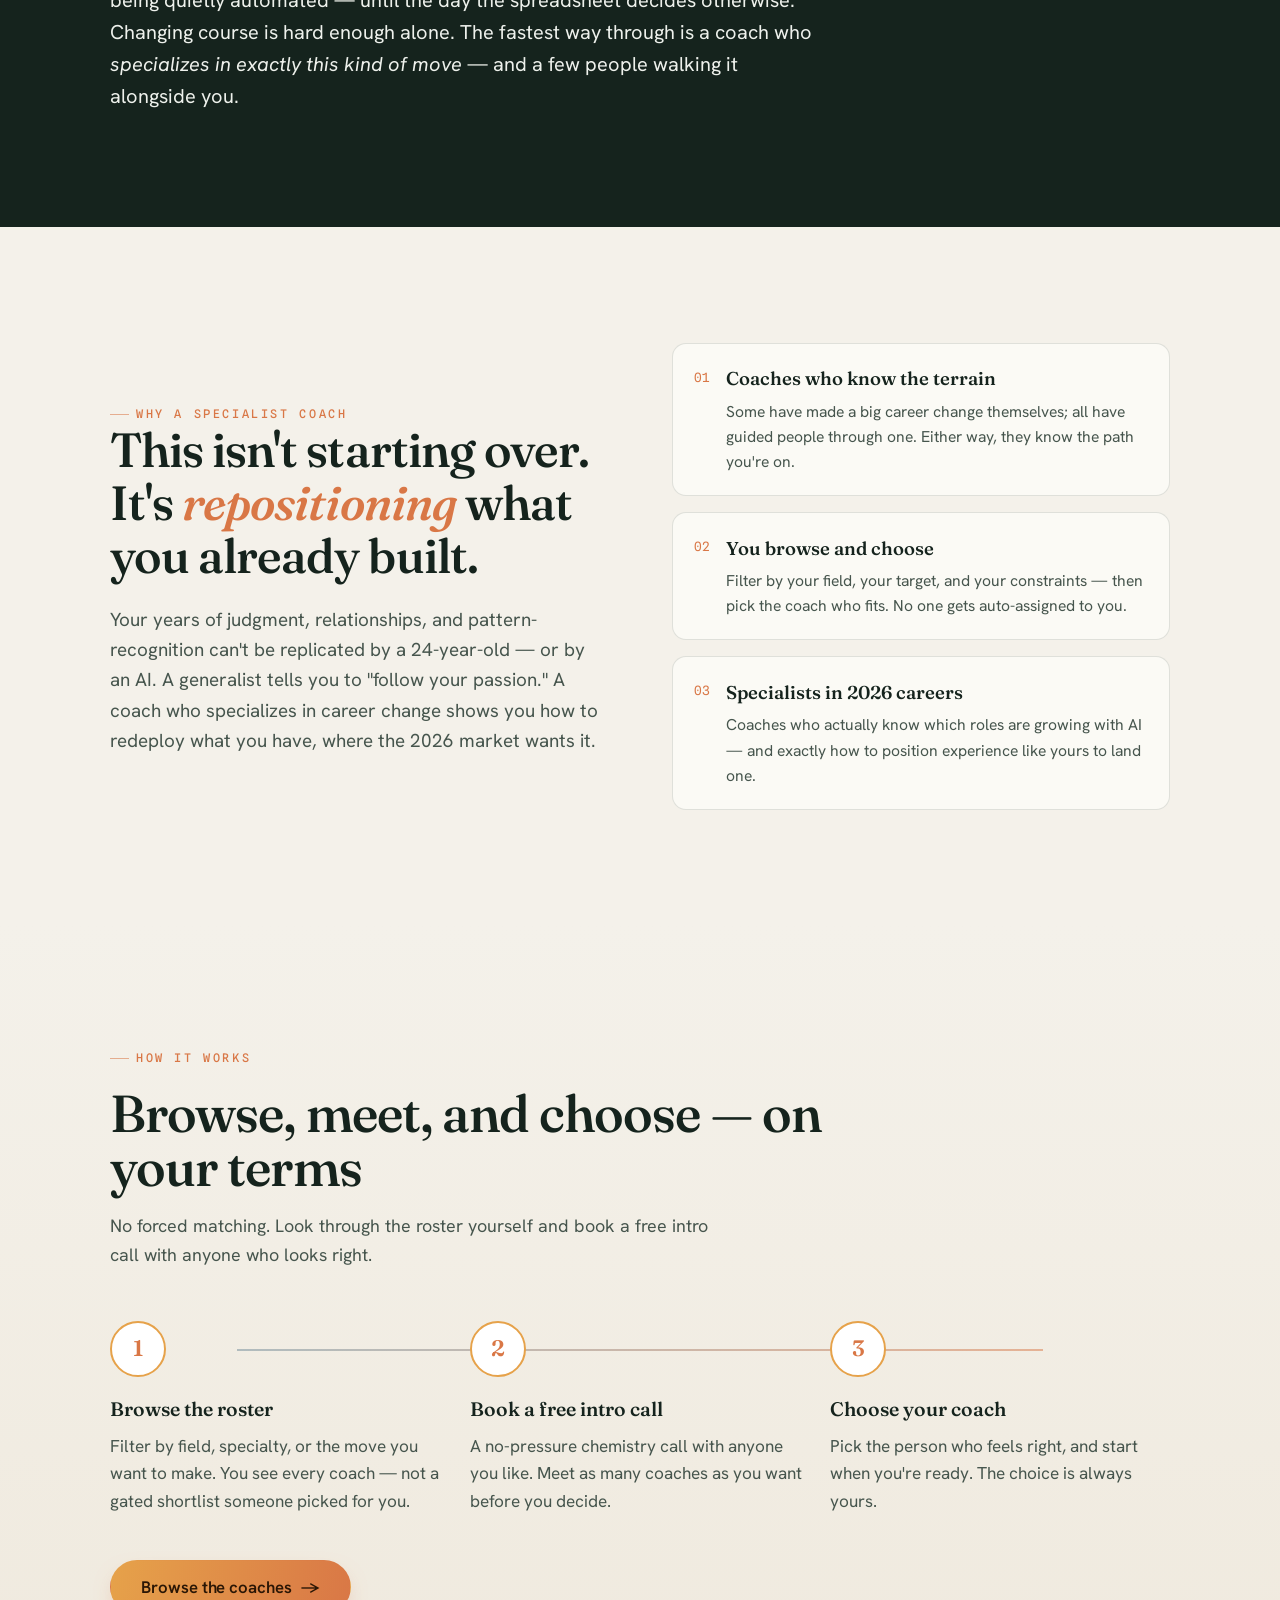
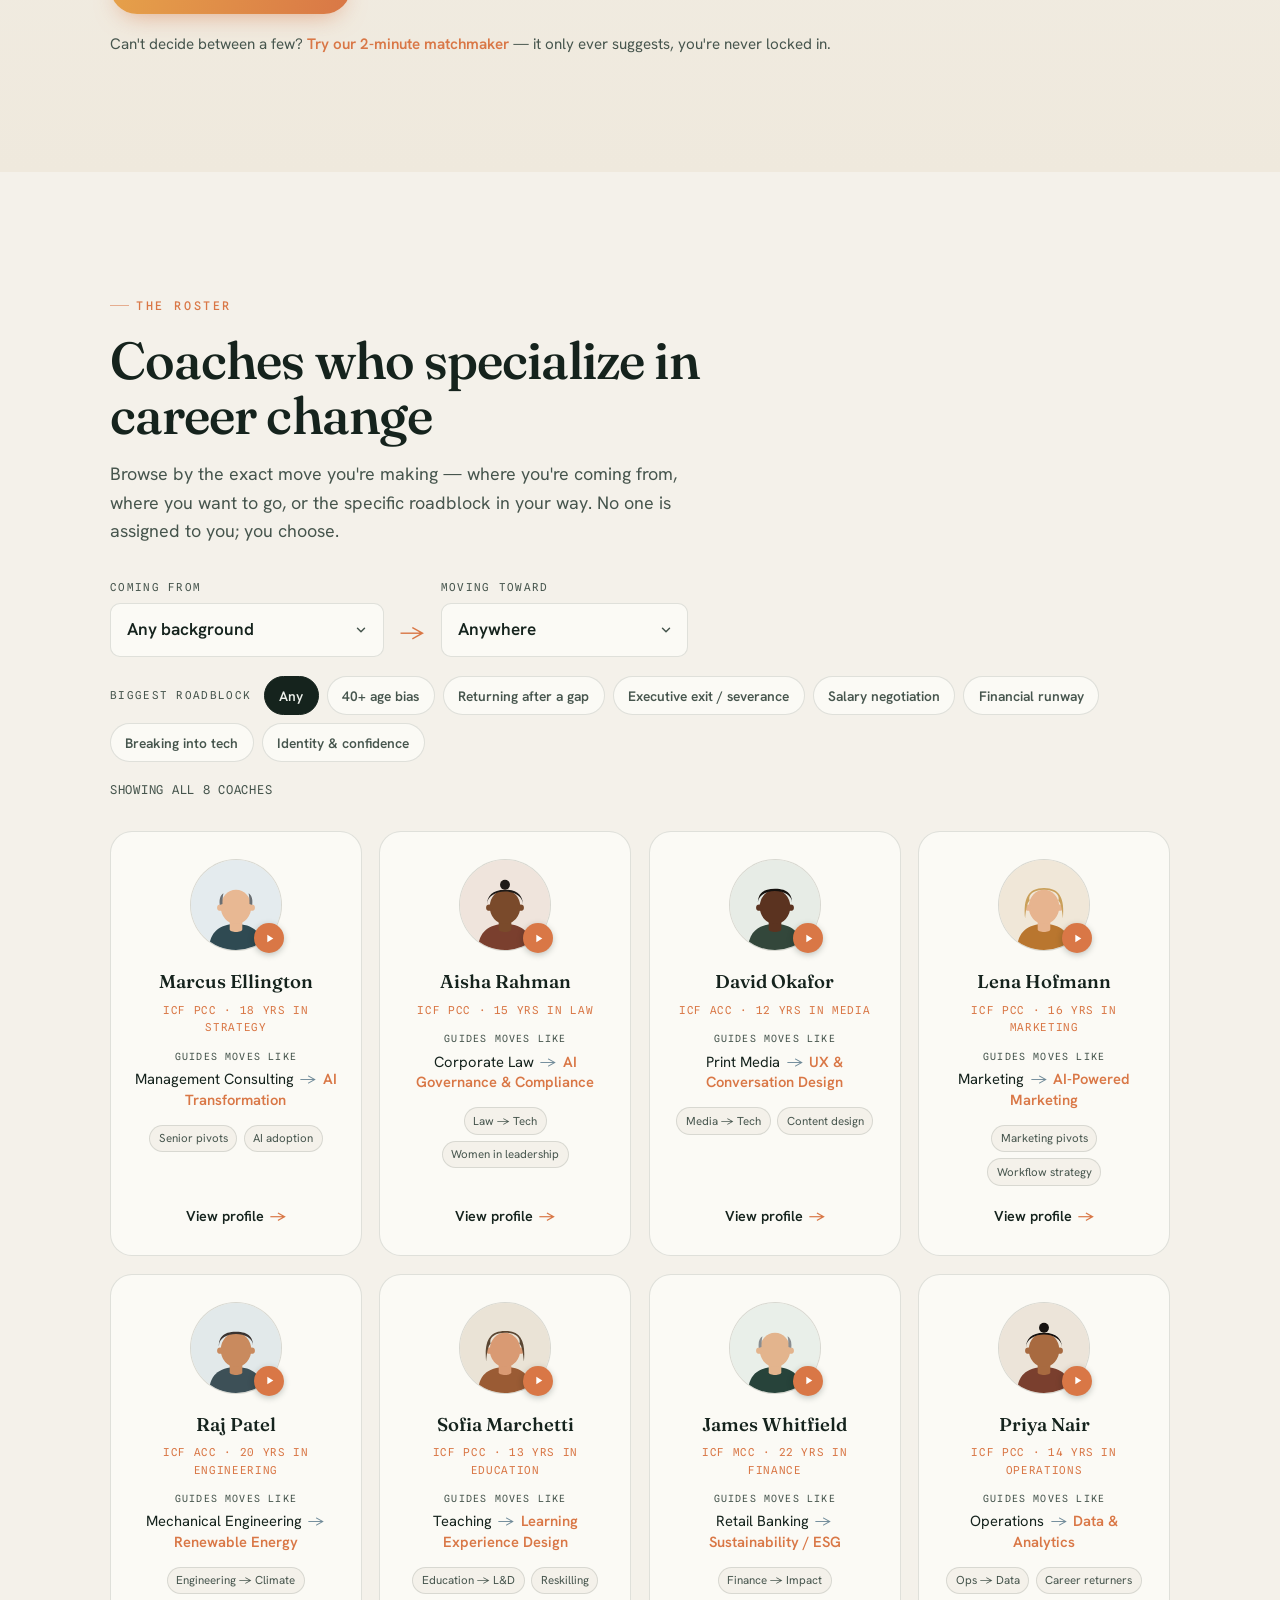
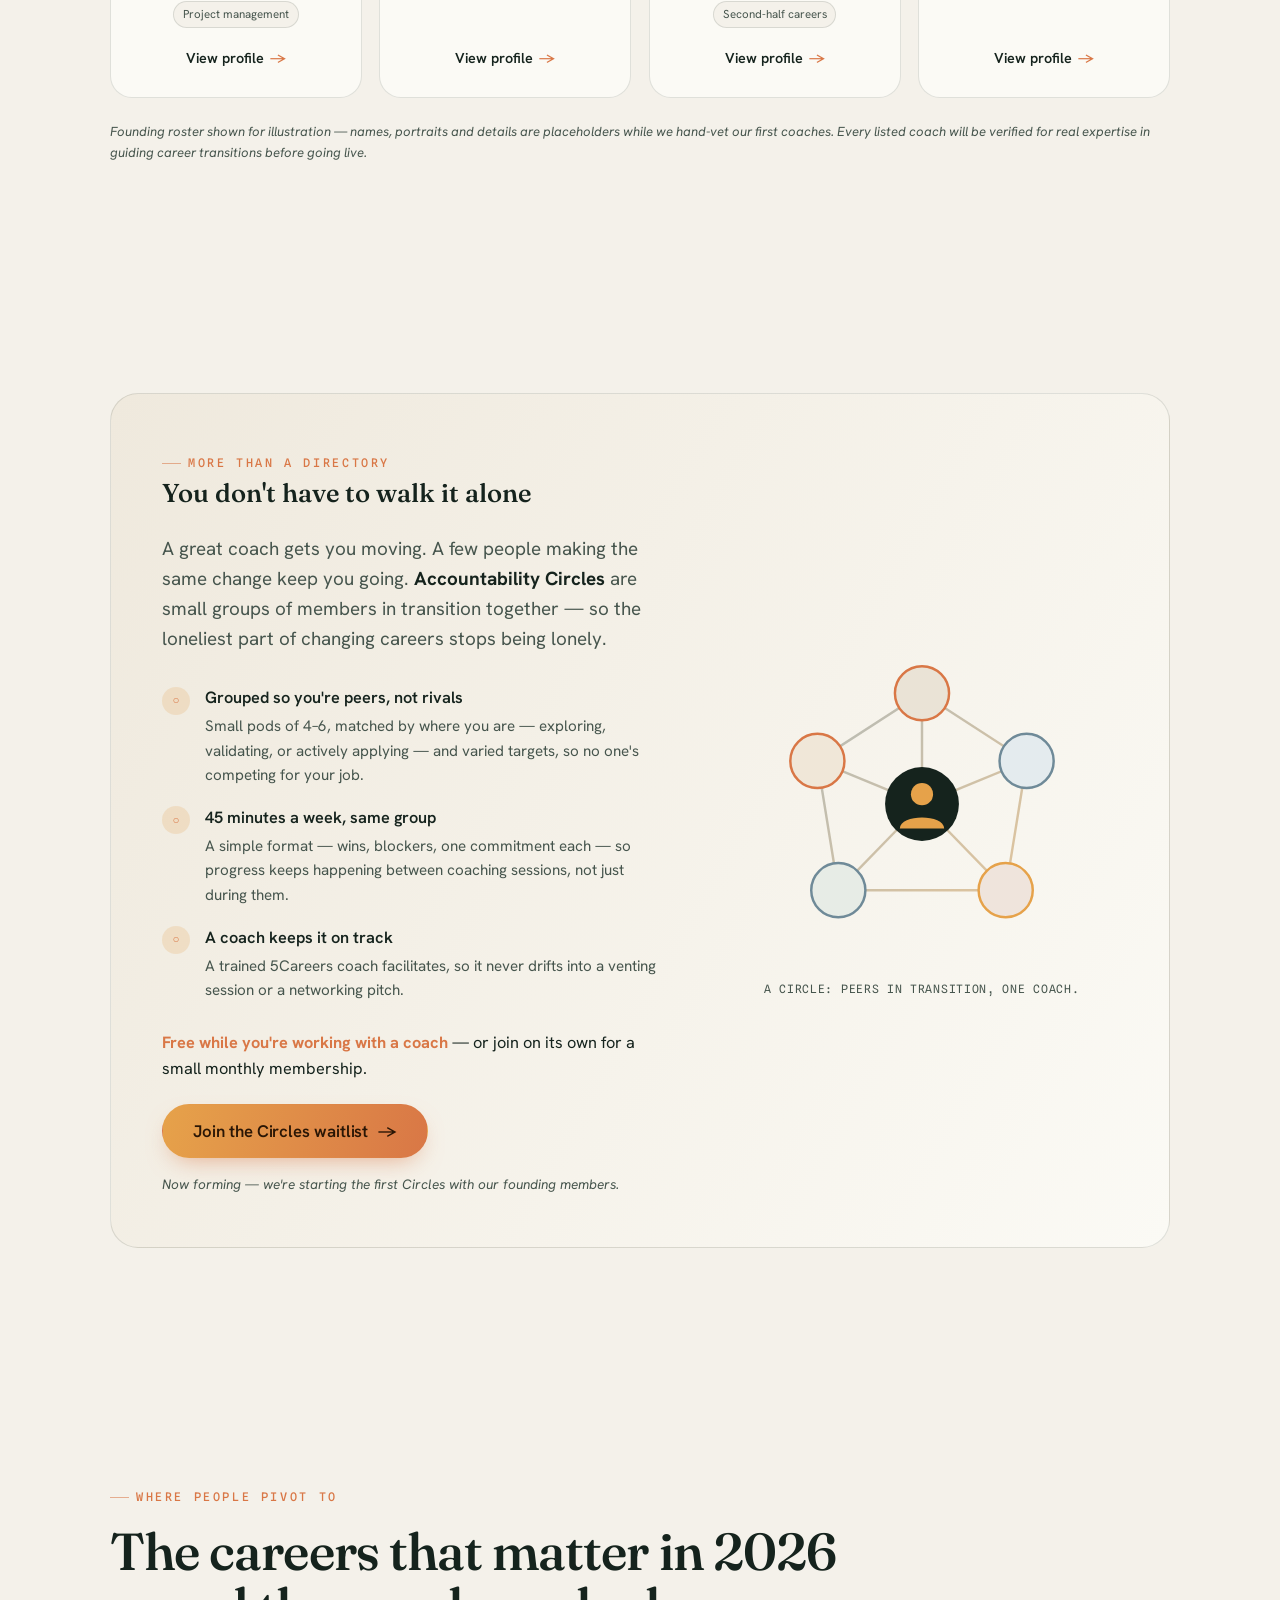
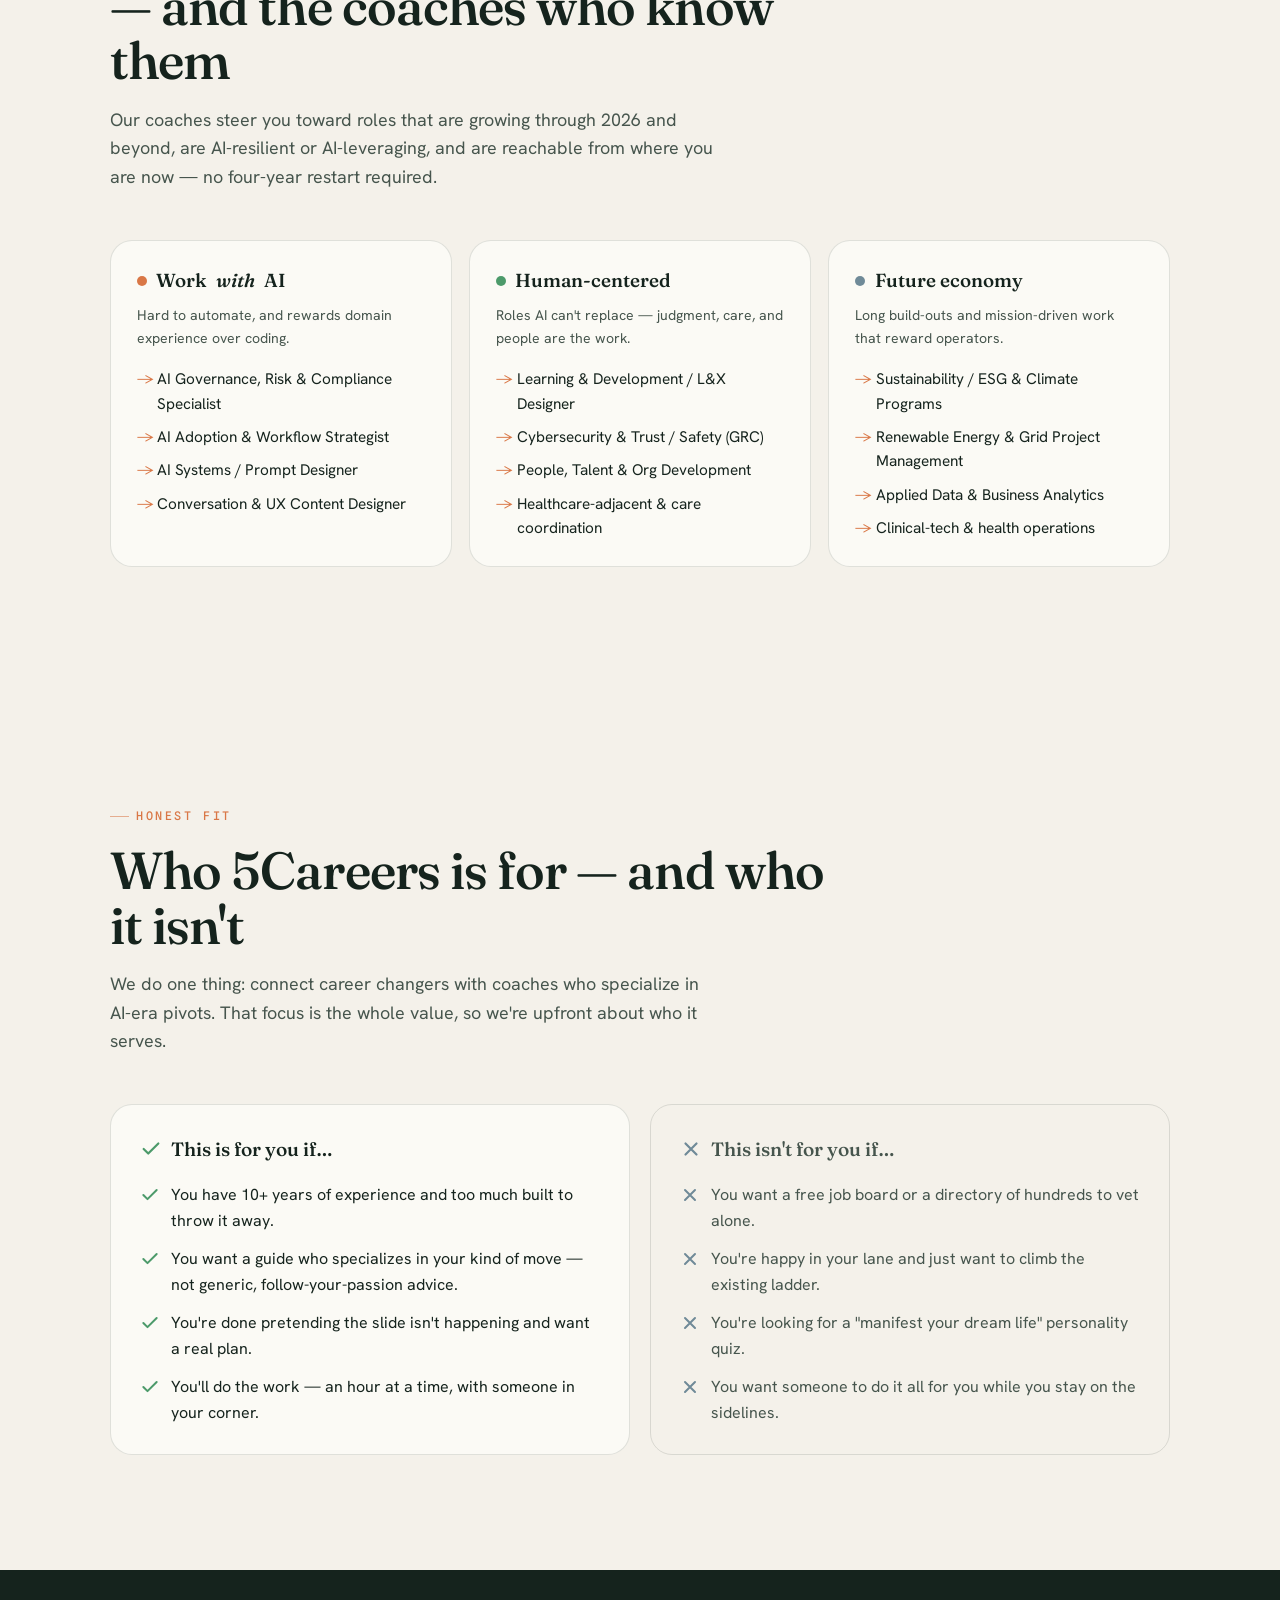
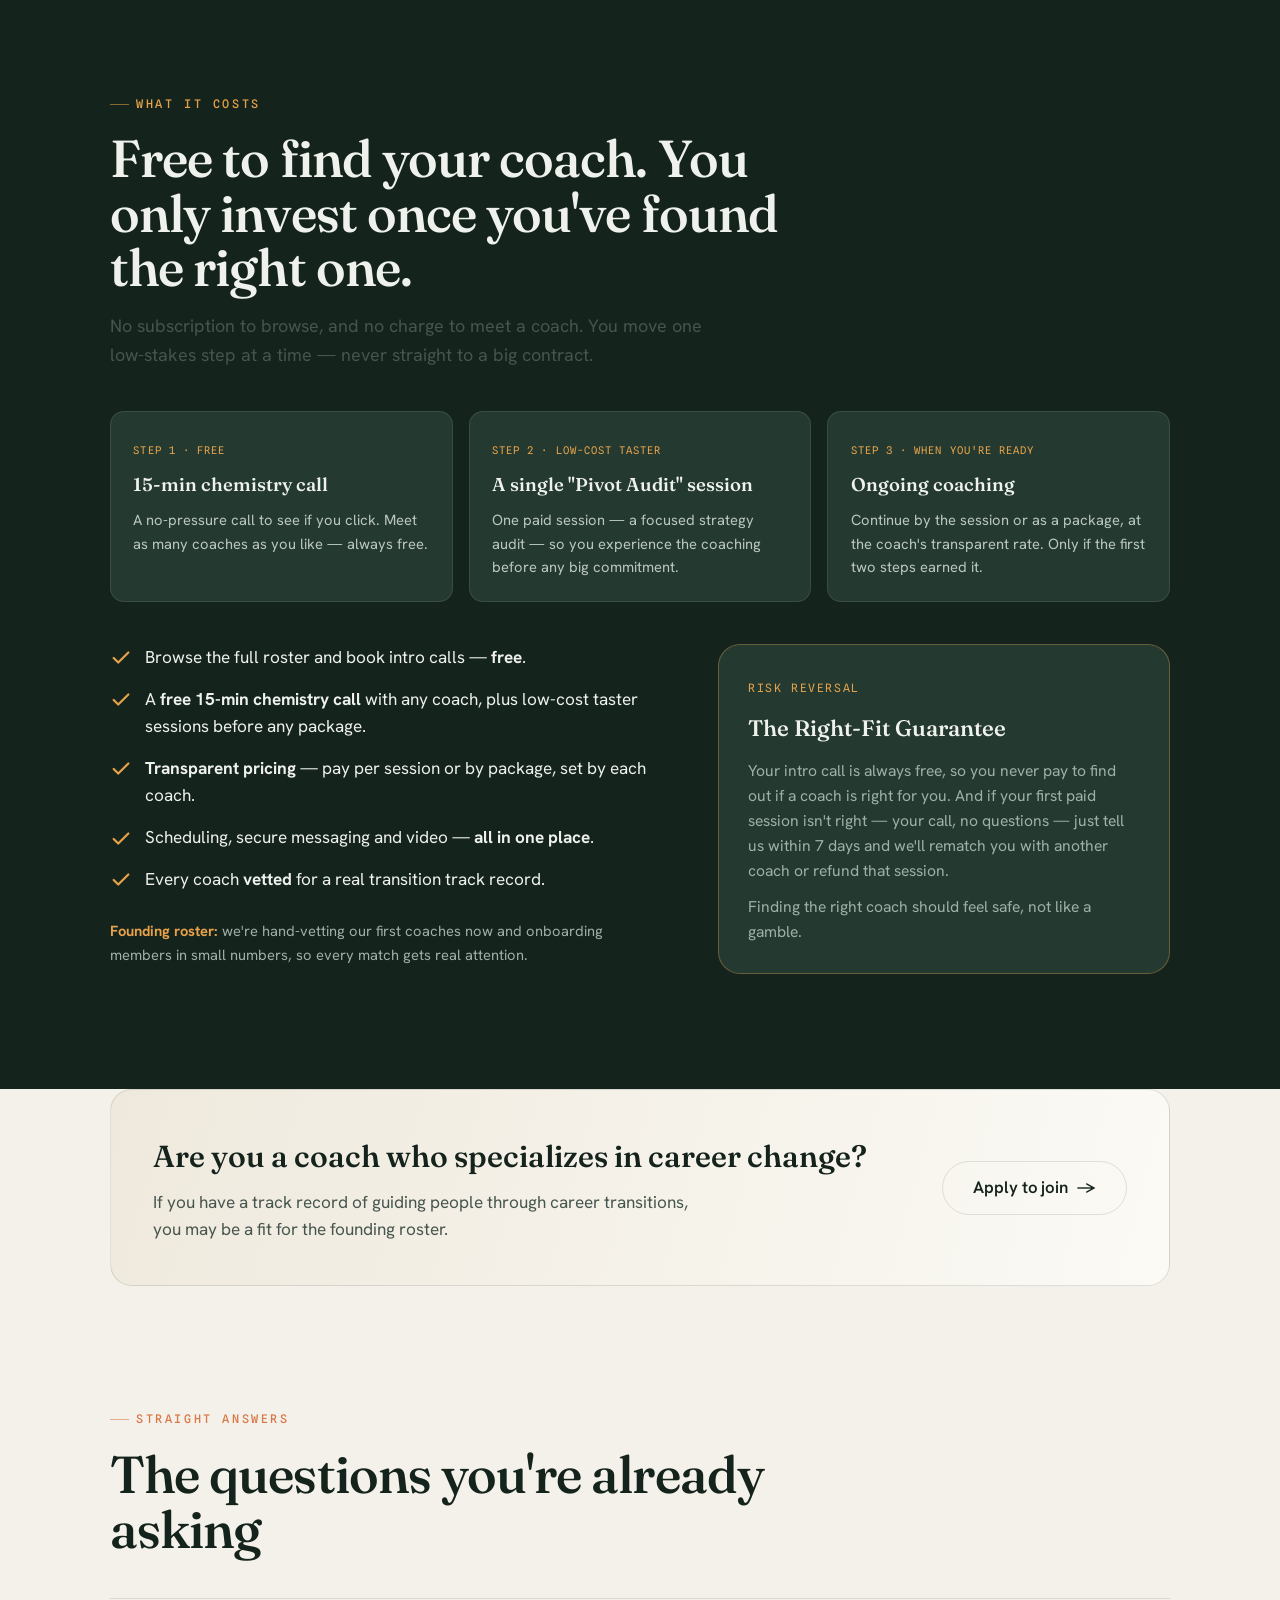
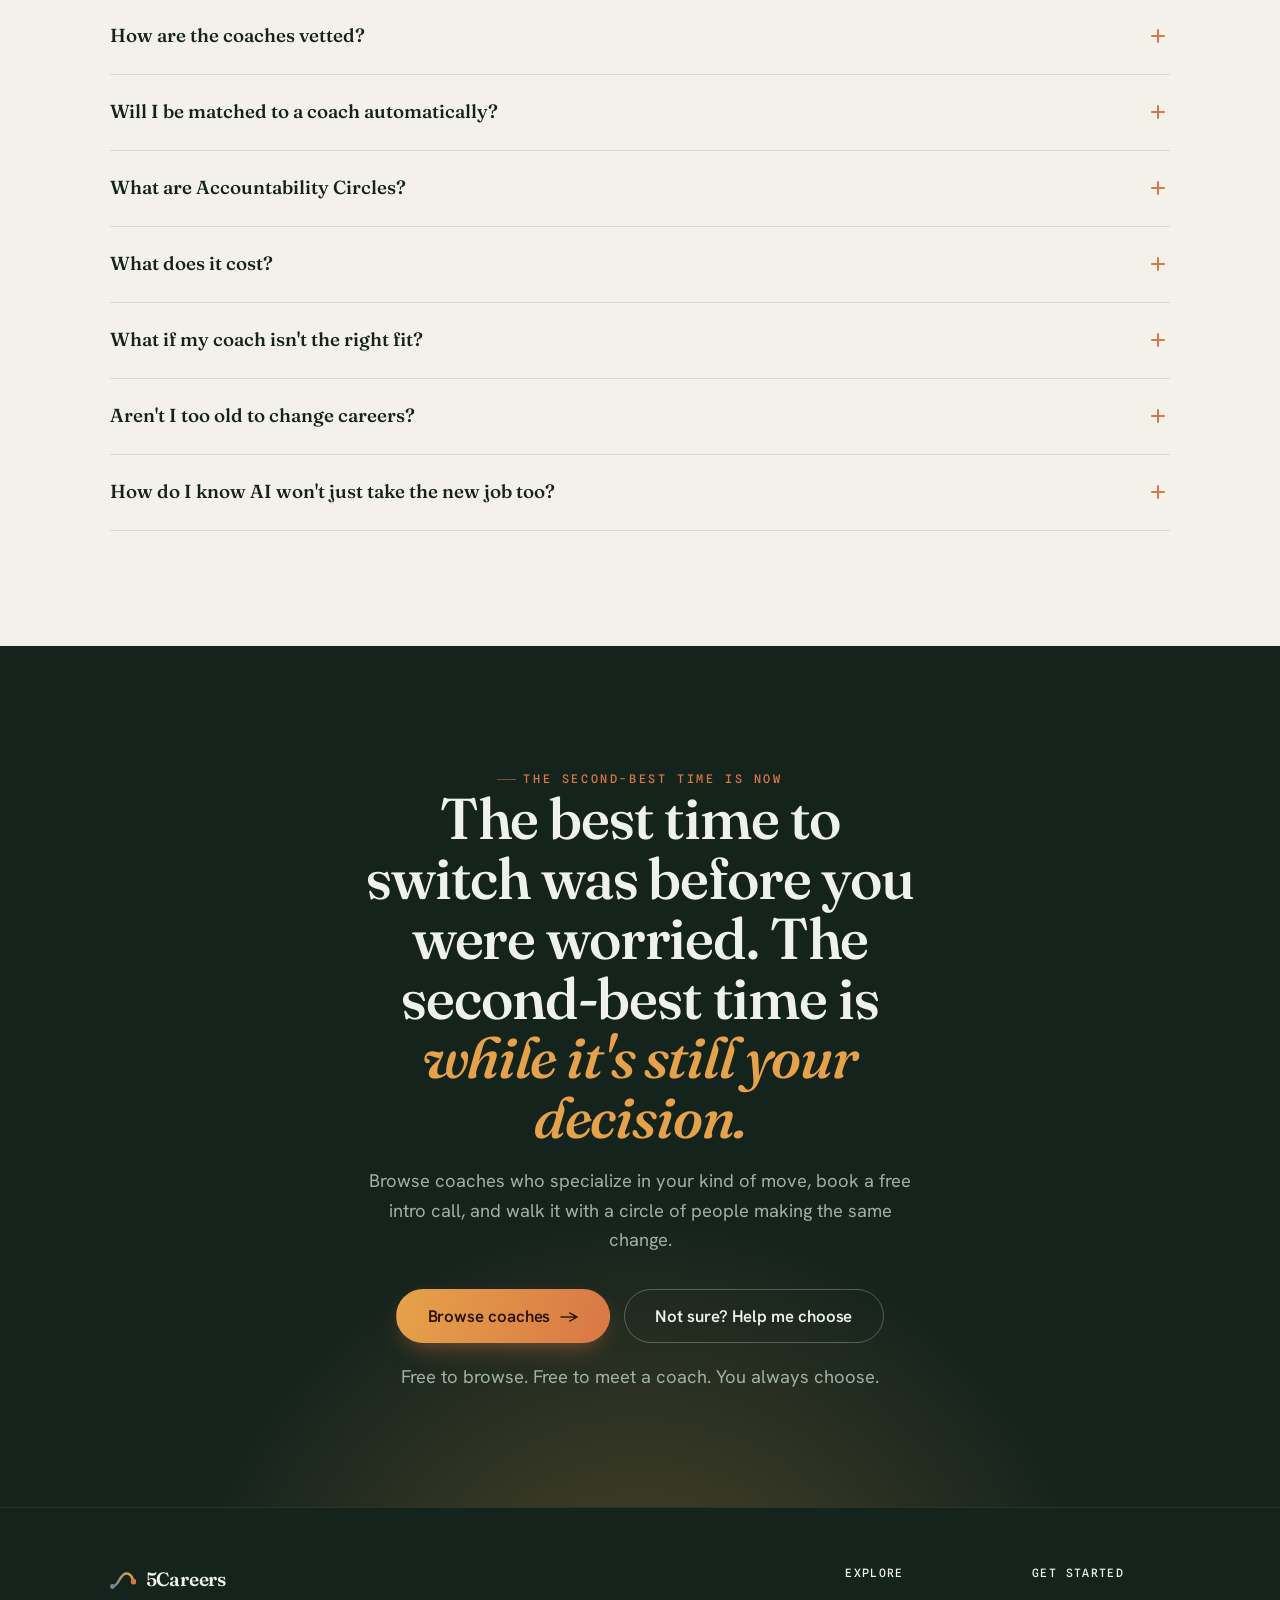
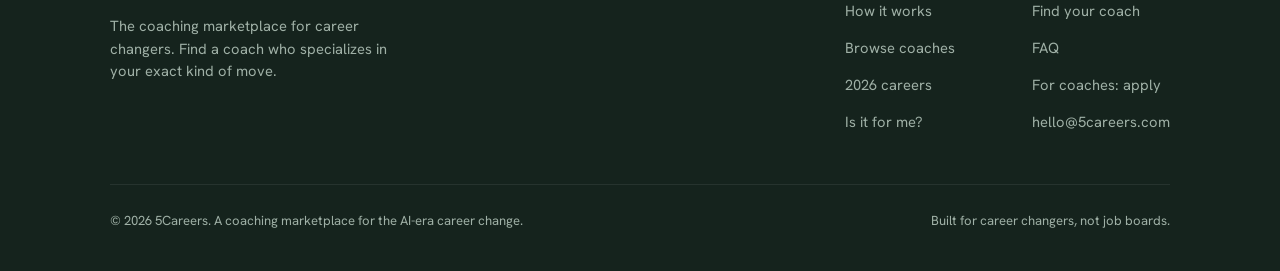
==== commit feba71a7: "Update hero title and subtitle New headline: "Navigate your career transition with clarity and certa" ====
--- a/index.html
+++ b/index.html
@@ -65,8 +65,8 @@
   <div class="wrap hero-grid">
     <div class="hero-copy reveal">
       <span class="eyebrow">Coaches &amp; community for career changers</span>
-      <h1>You're not too old to change careers. You're <em>too experienced</em> to waste it where you are.</h1>
-      <p class="lead">5Careers is where experienced professionals find a coach who specializes in career change for 2026. Browse the roster, see who you click with, and book a free intro call — no forced matching, no pressure.</p>
+      <h1>Navigate your career transition with <em>clarity and certainty</em>.</h1>
+      <p class="lead">Stop guessing your next move. Find an expert guide to help you bridge the gap between where you are and where you want to be.</p>
       <div class="hero-actions">
         <a href="#coaches" class="btn btn-primary btn-lg">Browse coaches <span class="arrow">→</span></a>
         <button type="button" class="btn btn-ghost btn-lg" data-open="matchmaker">Not sure? Help me choose</button>
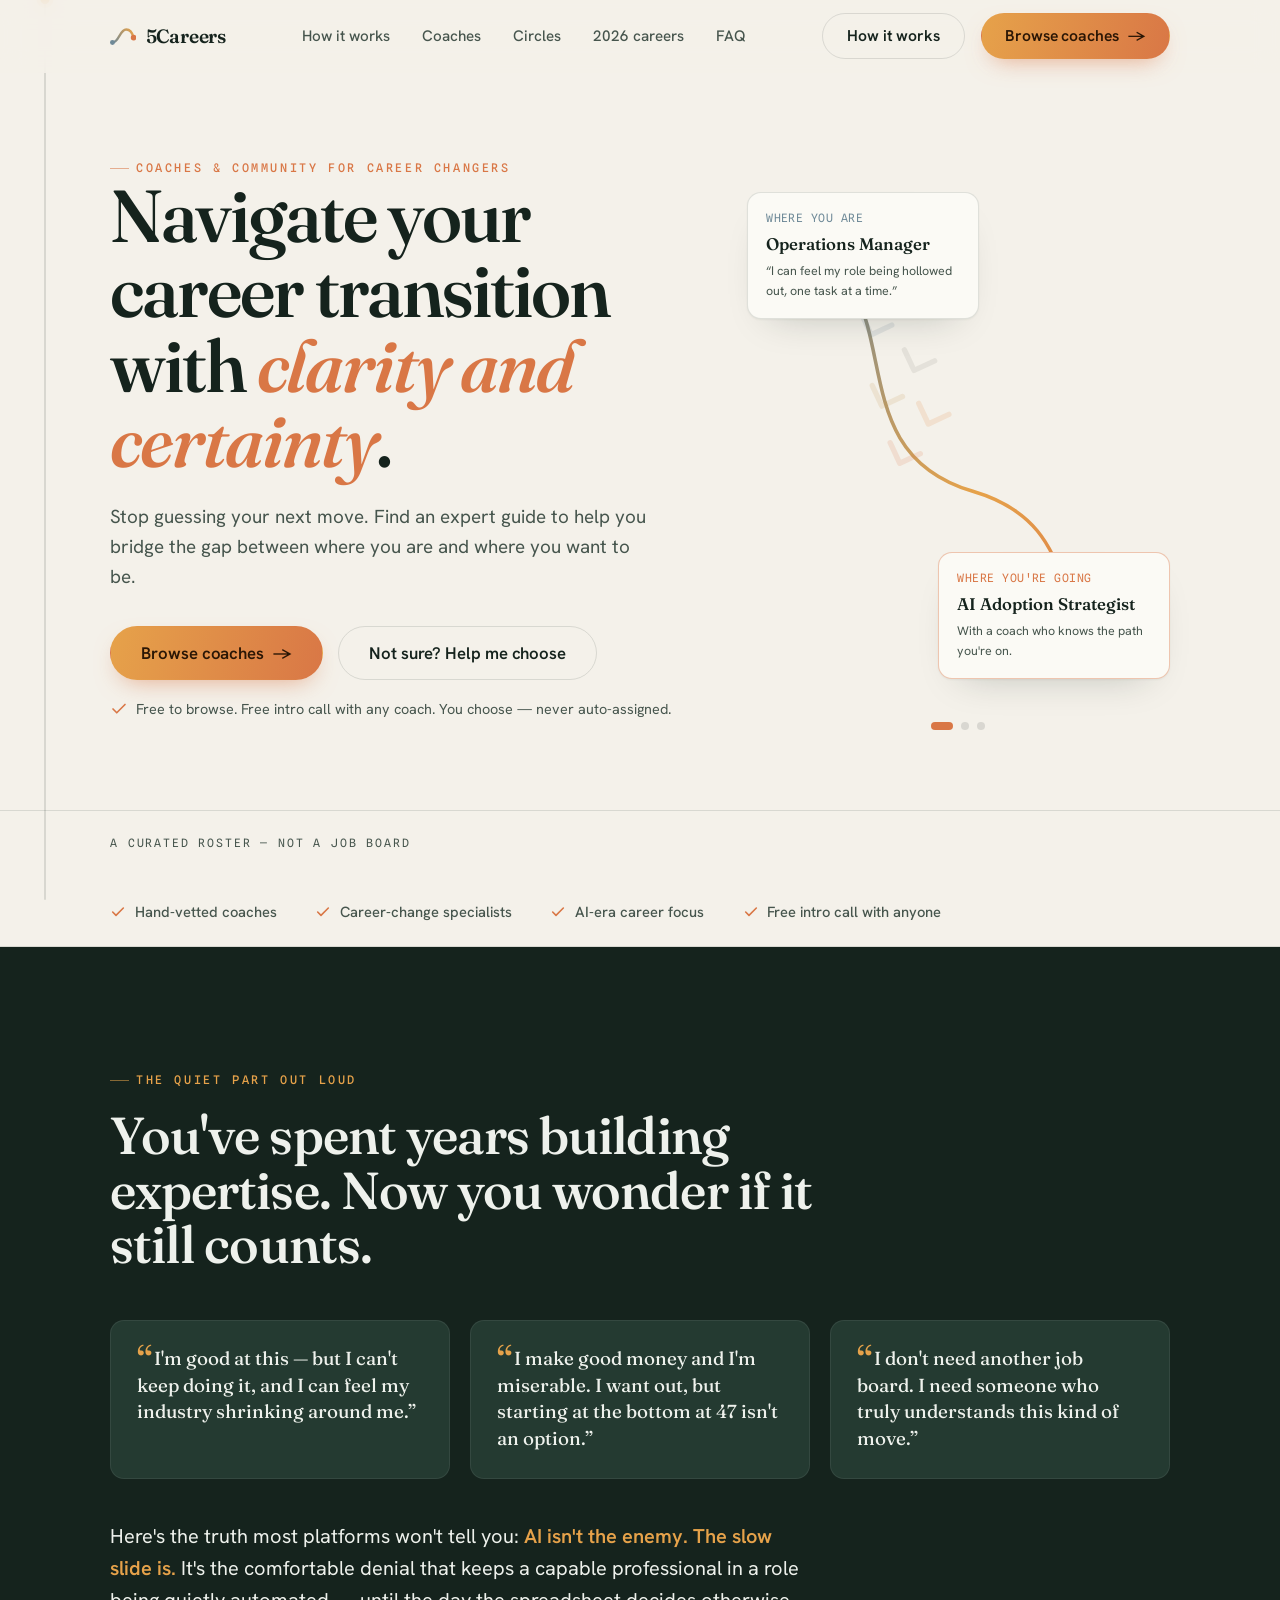
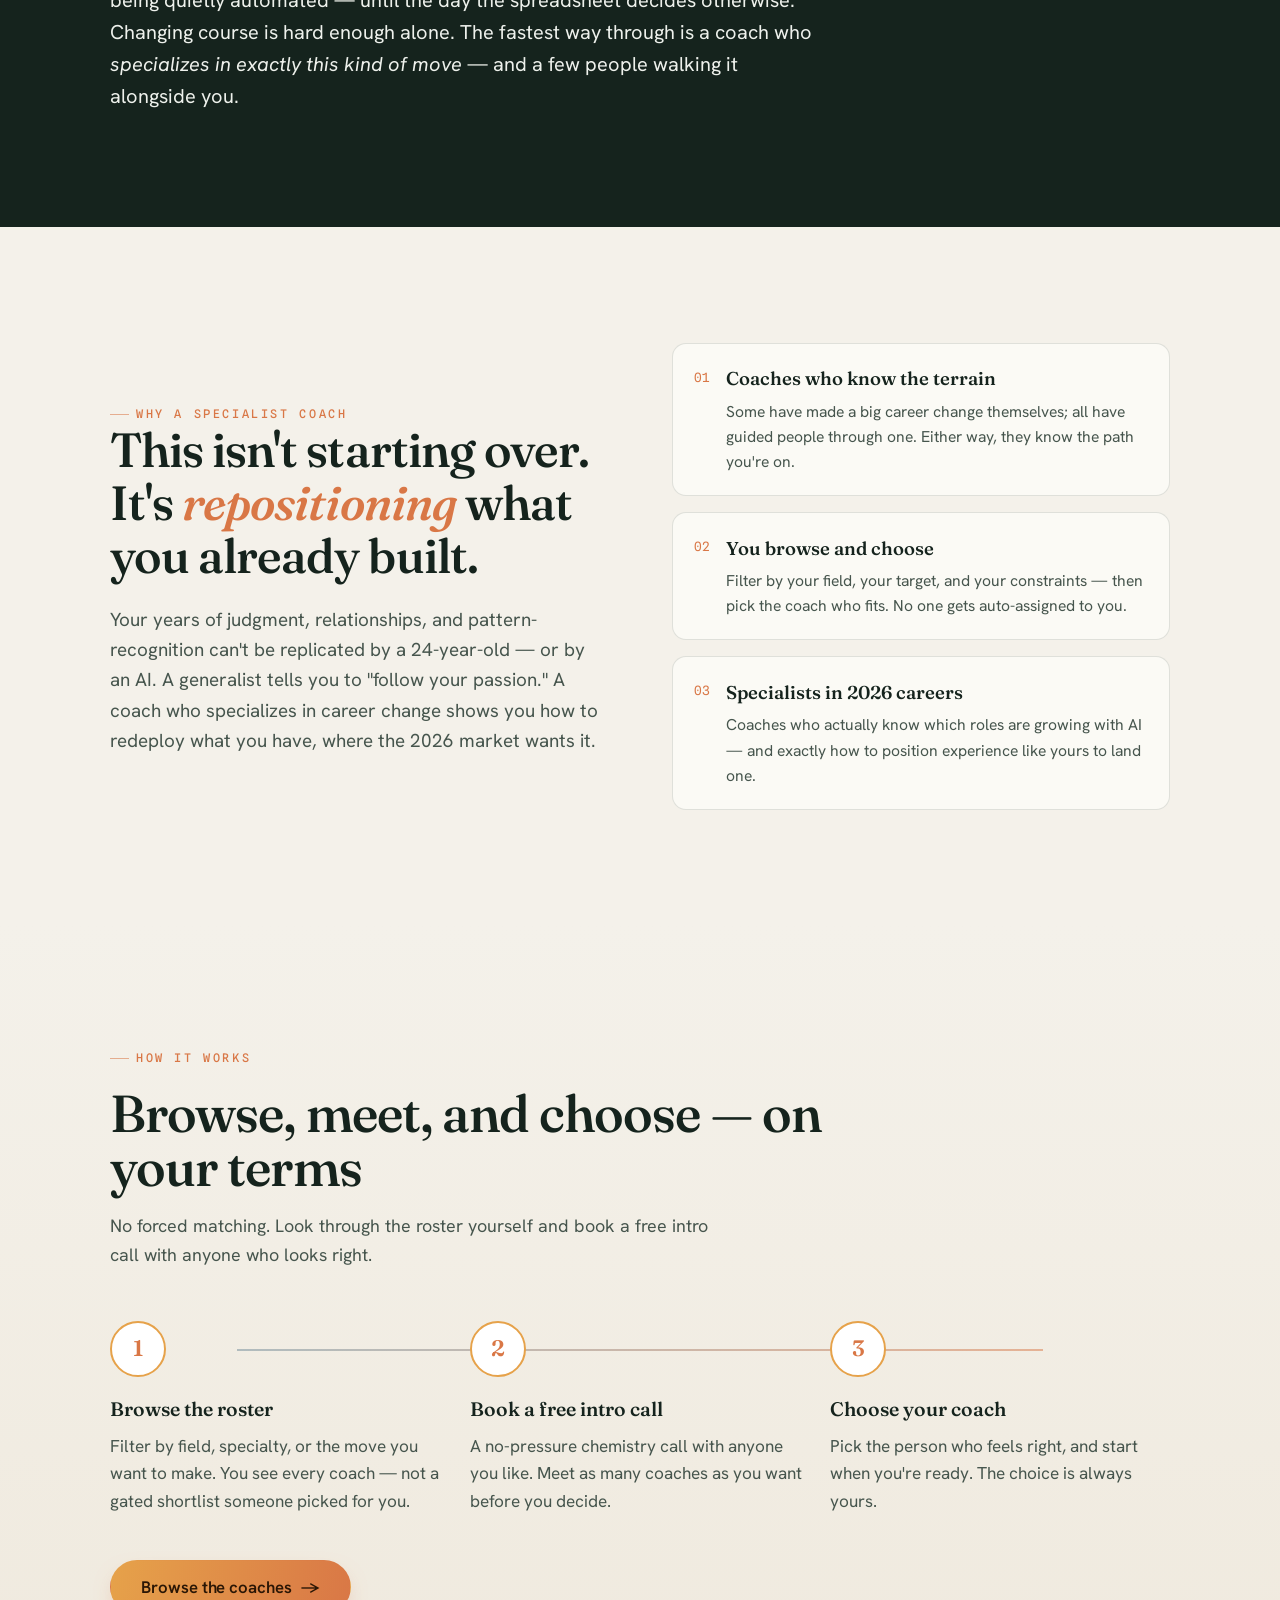
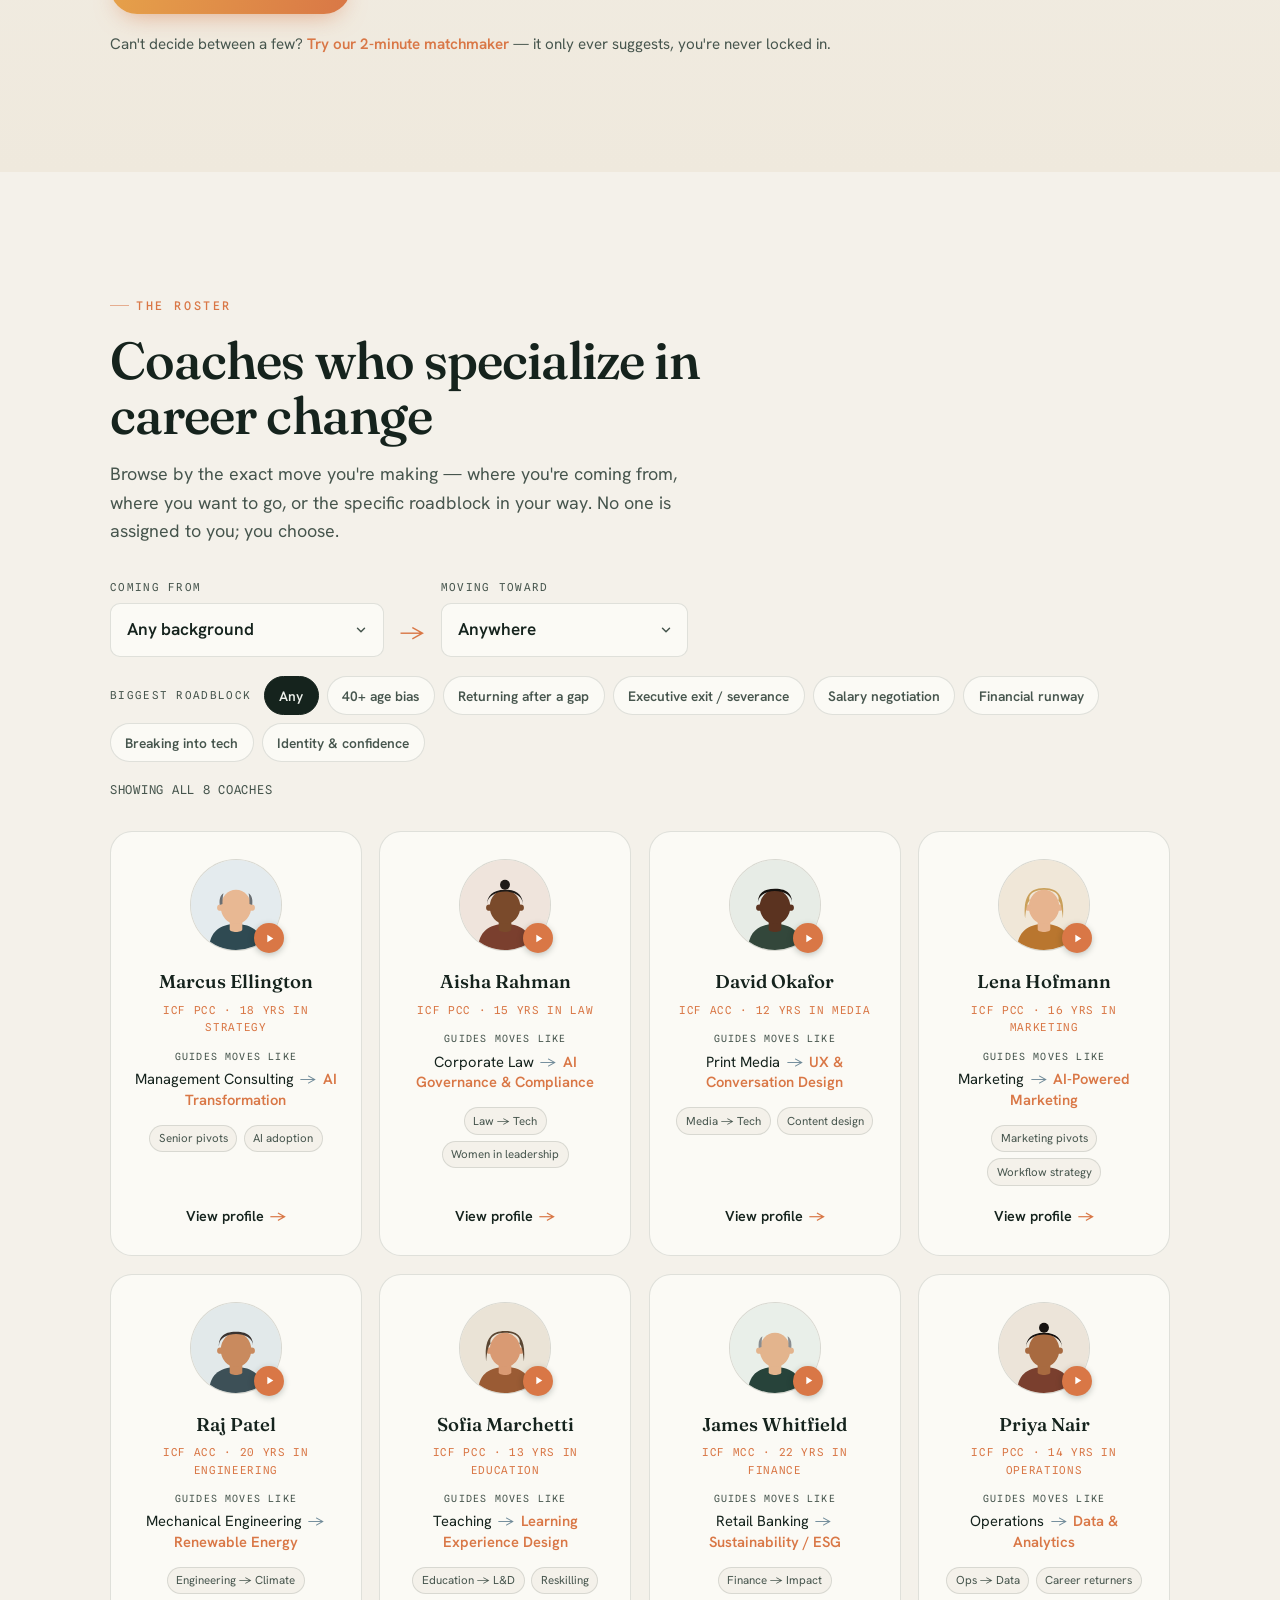
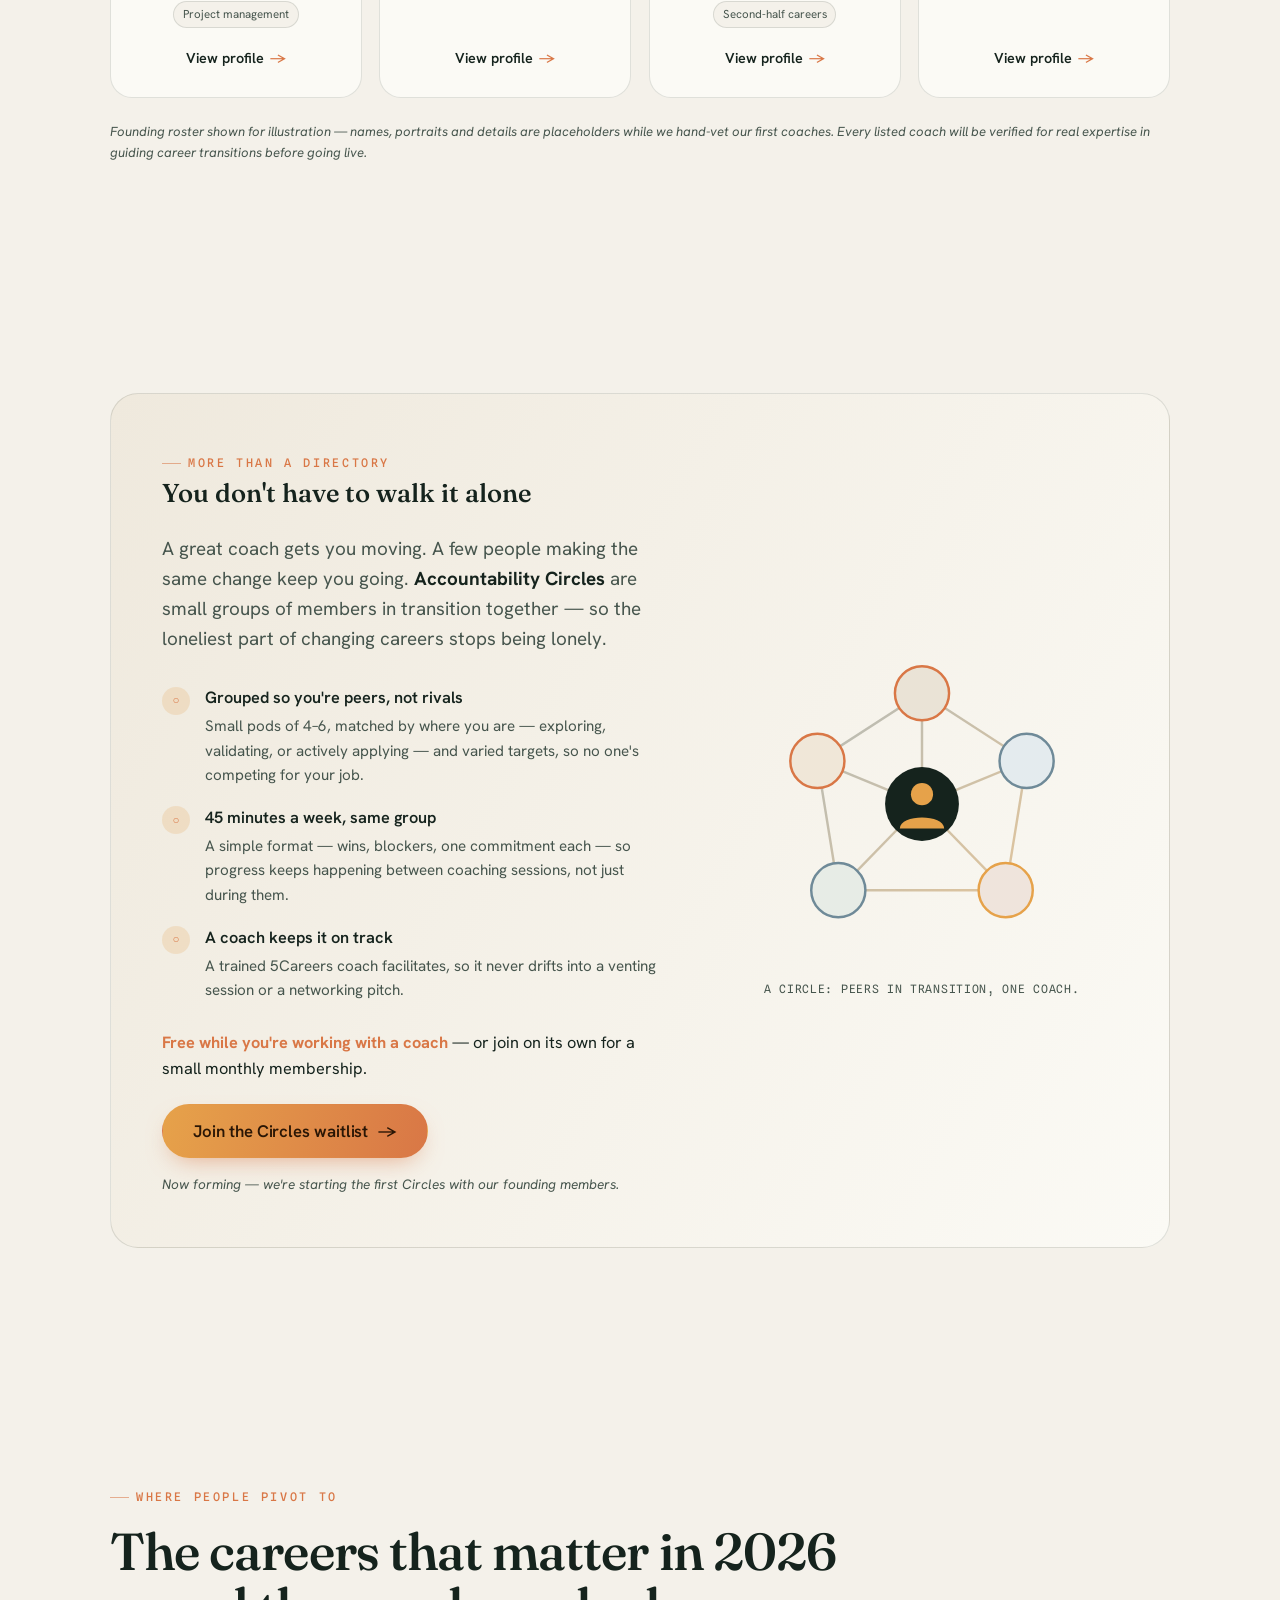
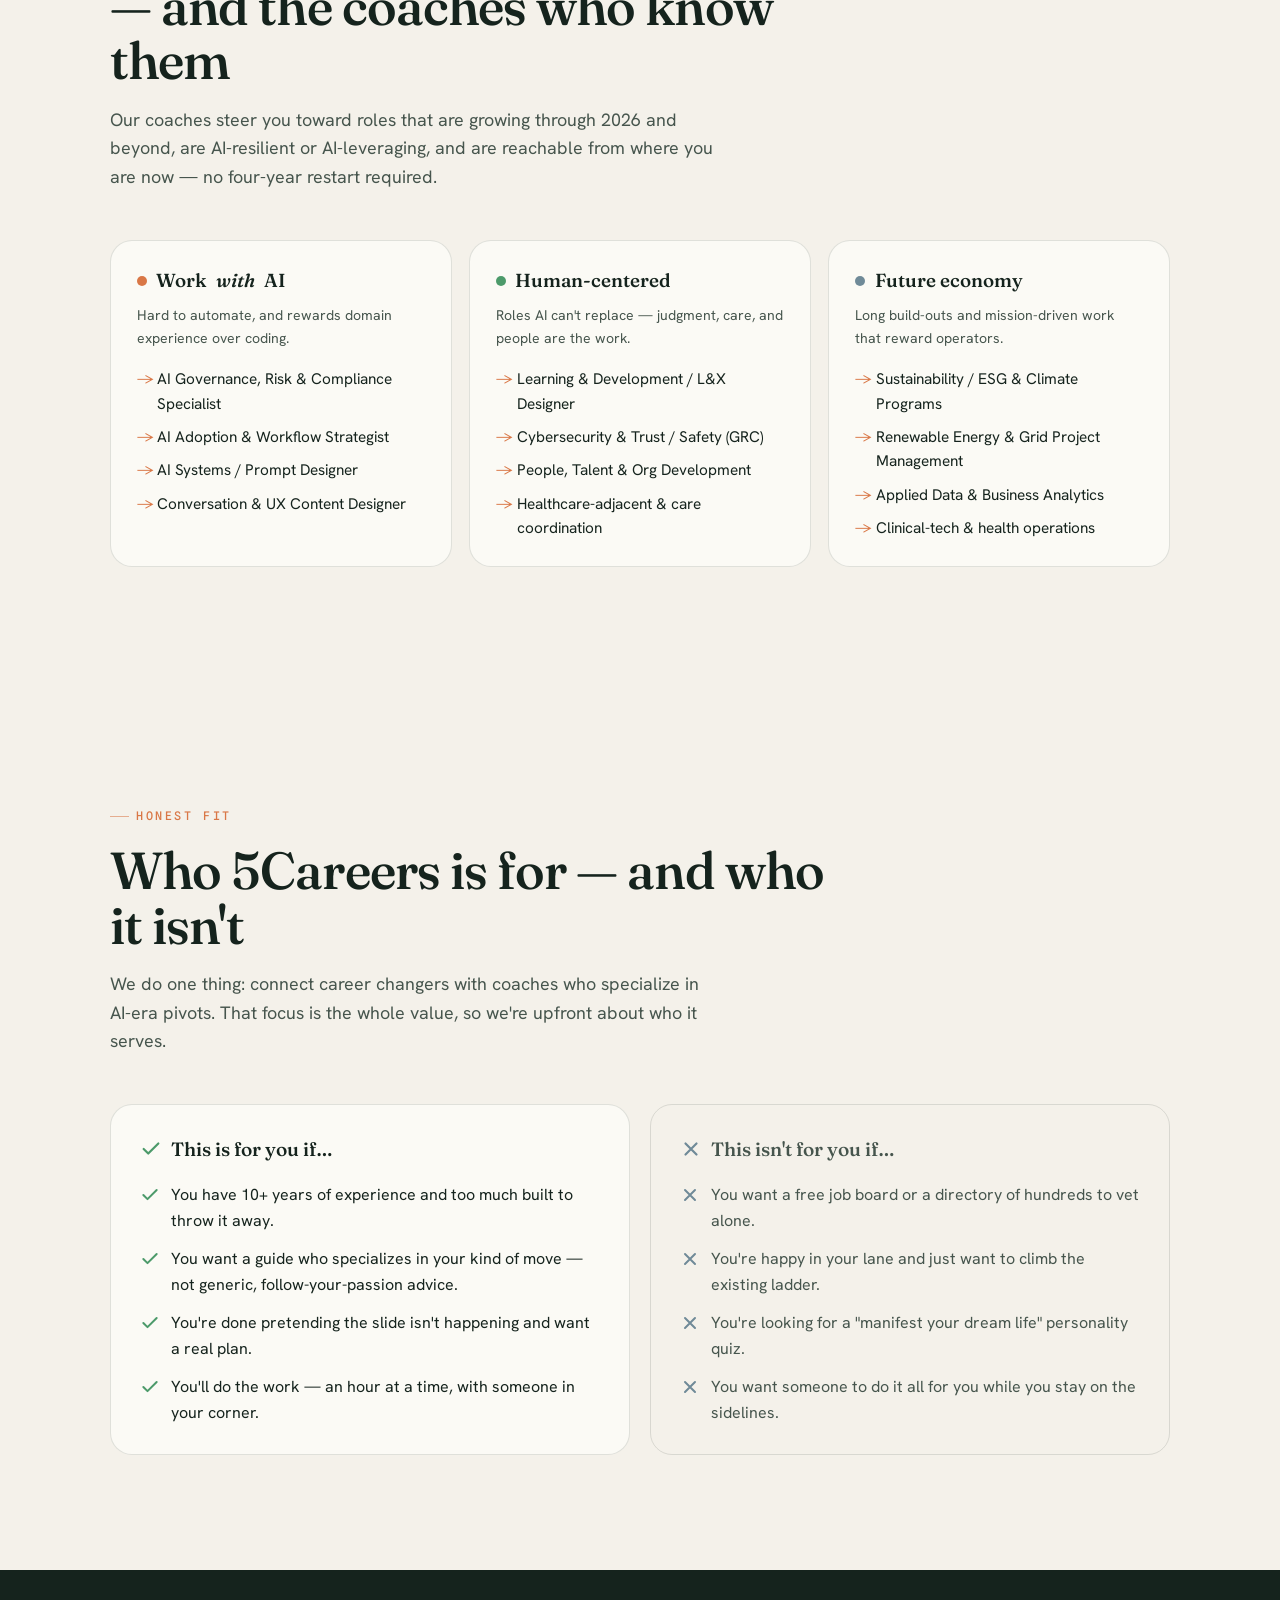
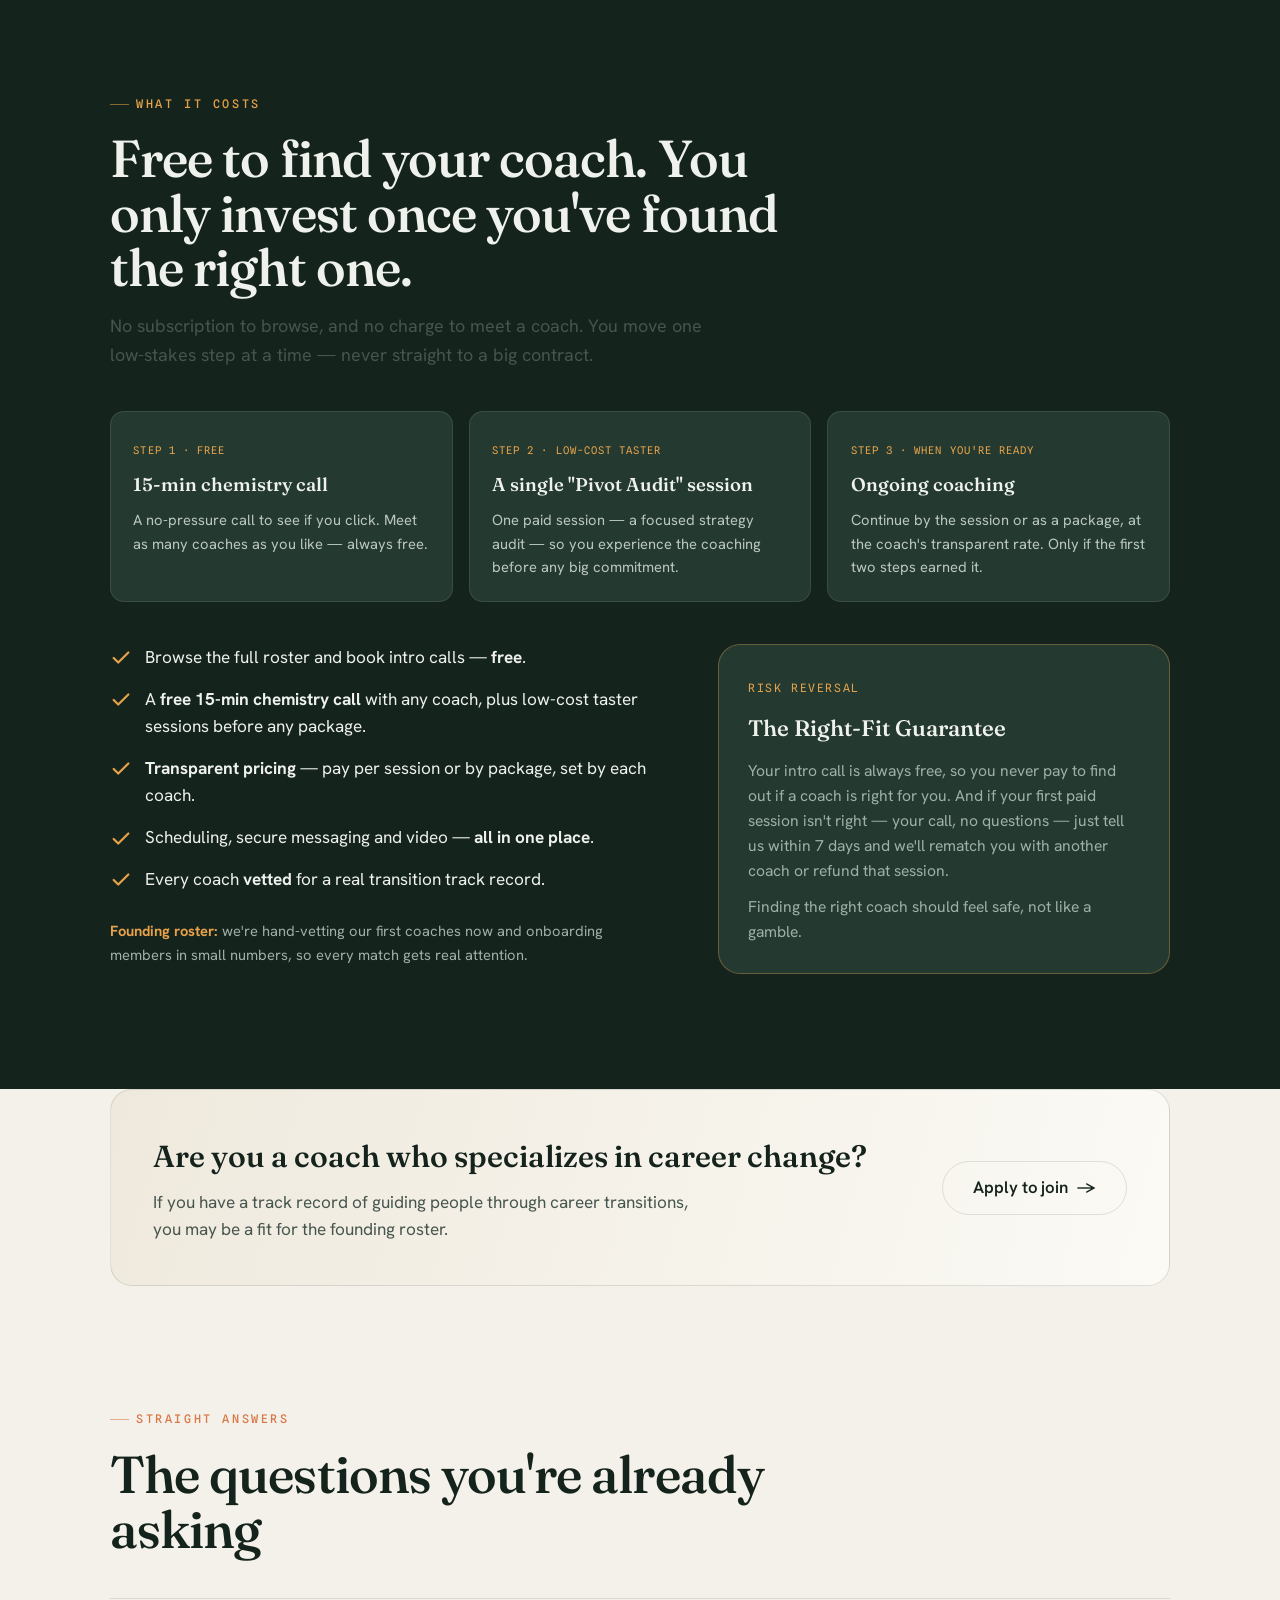
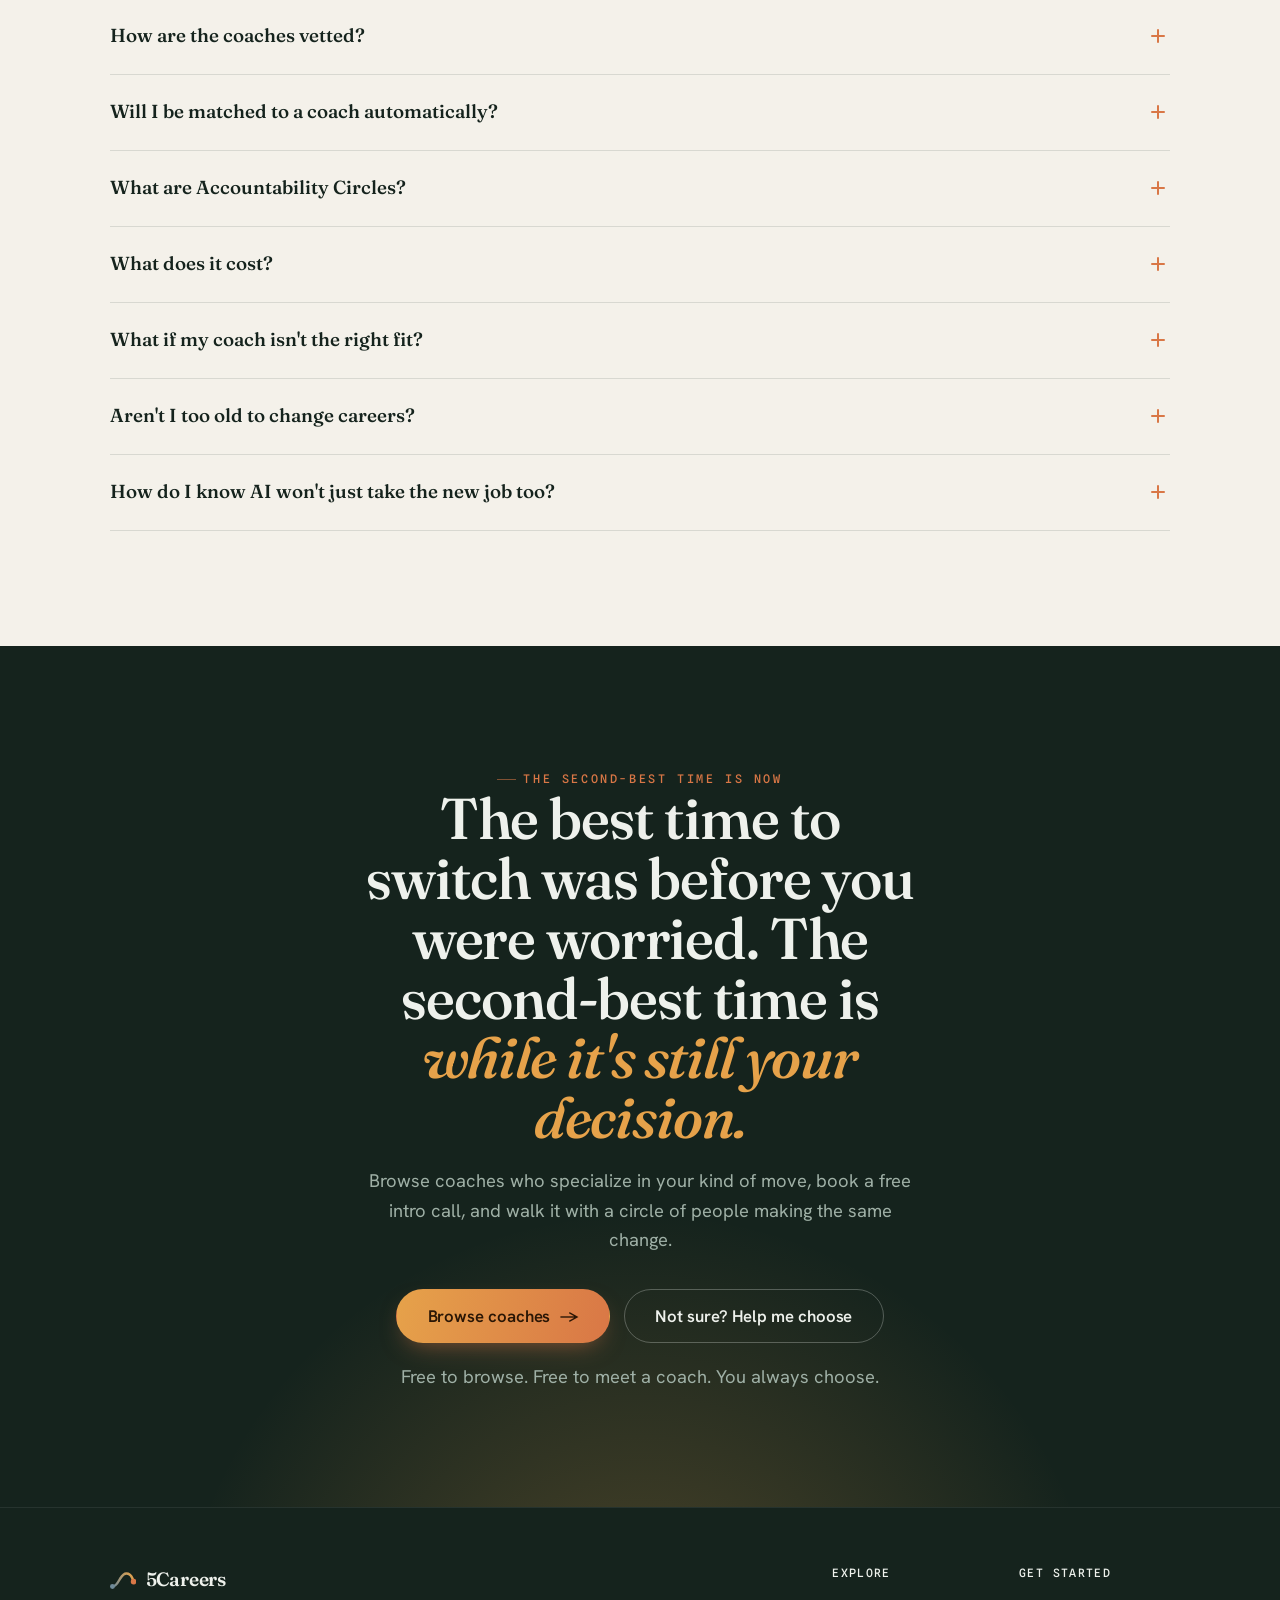
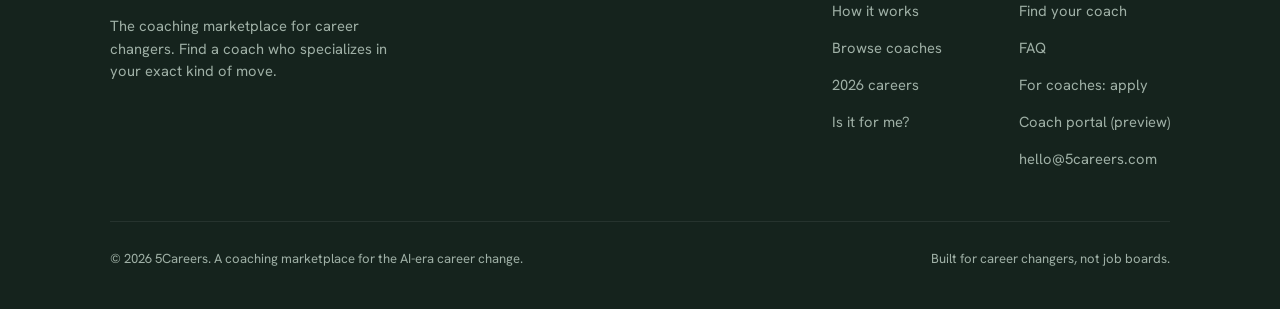
==== commit 754b2191: "Add coach portal (front-end demo, all views functional) New portal.html/portal.css/portal.js — a cli" ====
--- a/index.html
+++ b/index.html
@@ -554,6 +554,7 @@
             <li><a href="#coaches">Find your coach</a></li>
             <li><a href="#faq">FAQ</a></li>
             <li><a href="mailto:hello@5careers.com?subject=Coach%20application">For coaches: apply</a></li>
+            <li><a href="portal.html">Coach portal (preview)</a></li>
             <li><a href="mailto:hello@5careers.com">hello@5careers.com</a></li>
           </ul>
         </div>
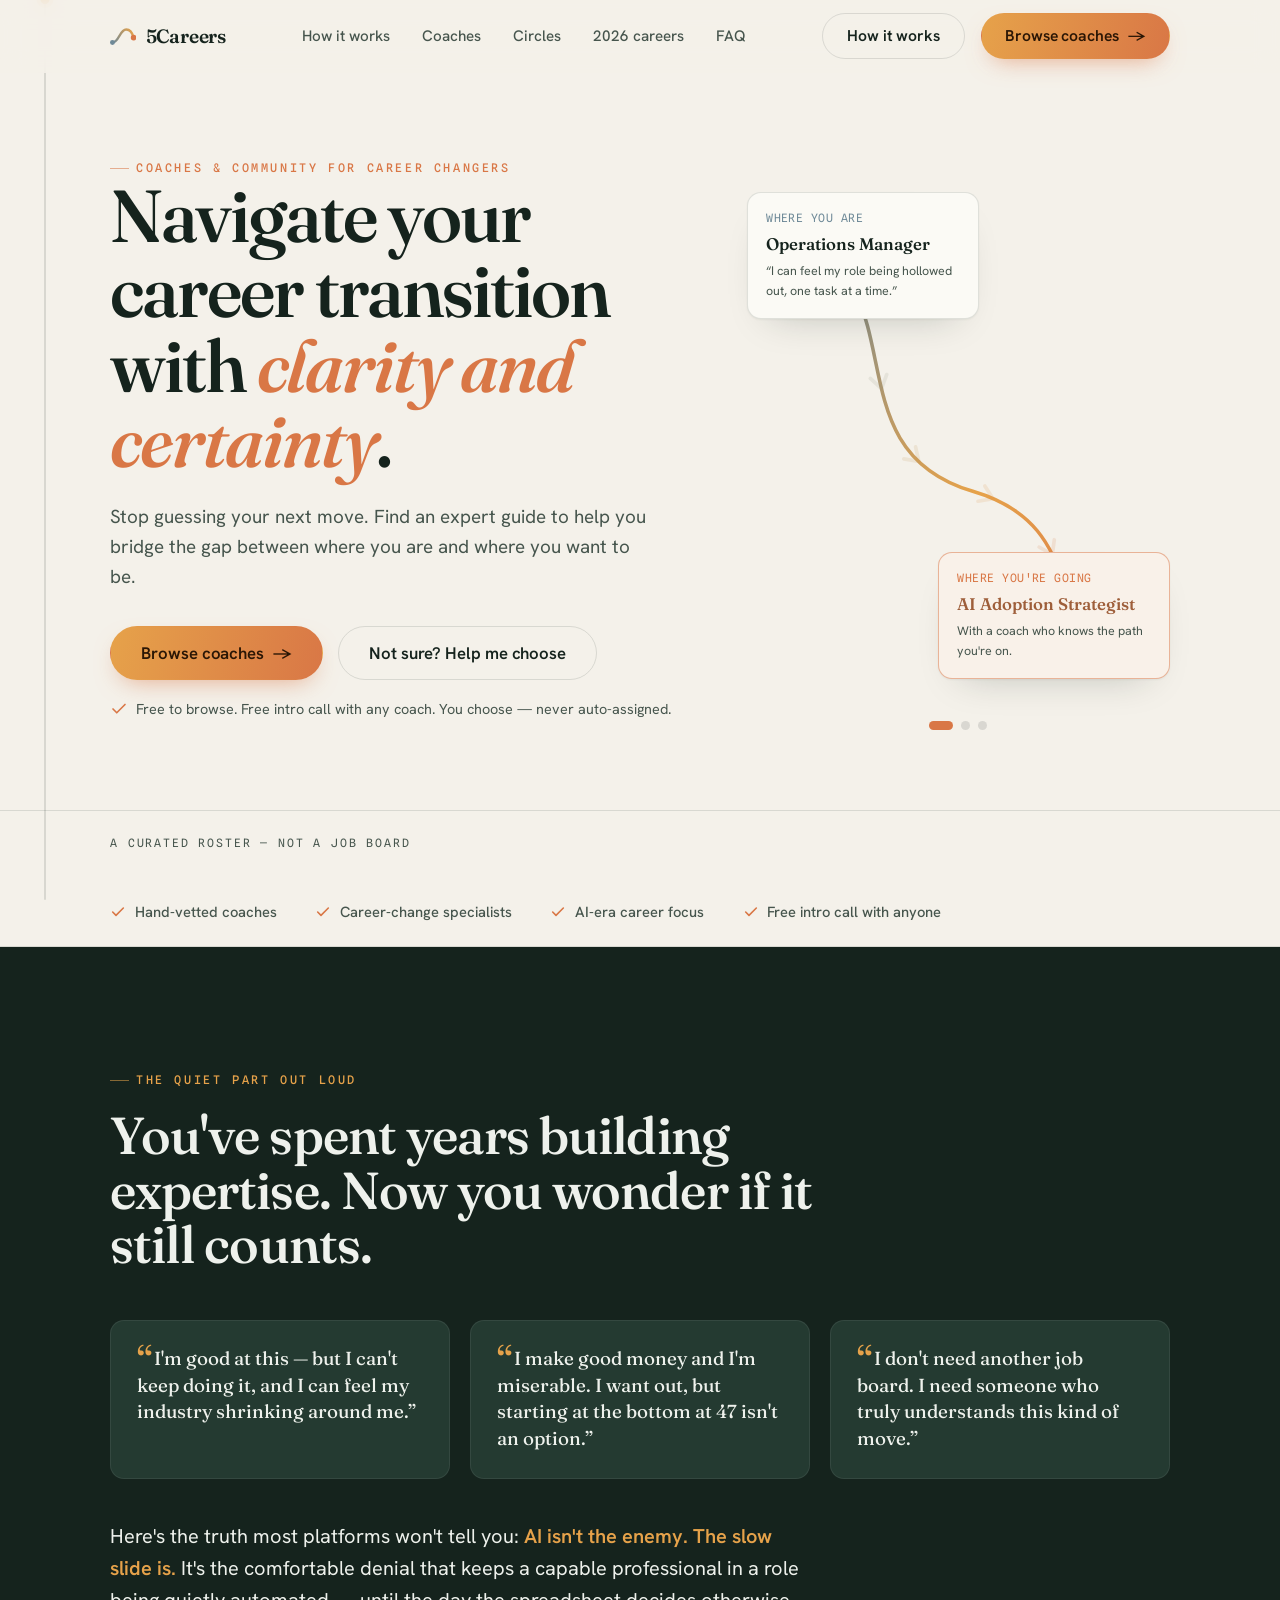
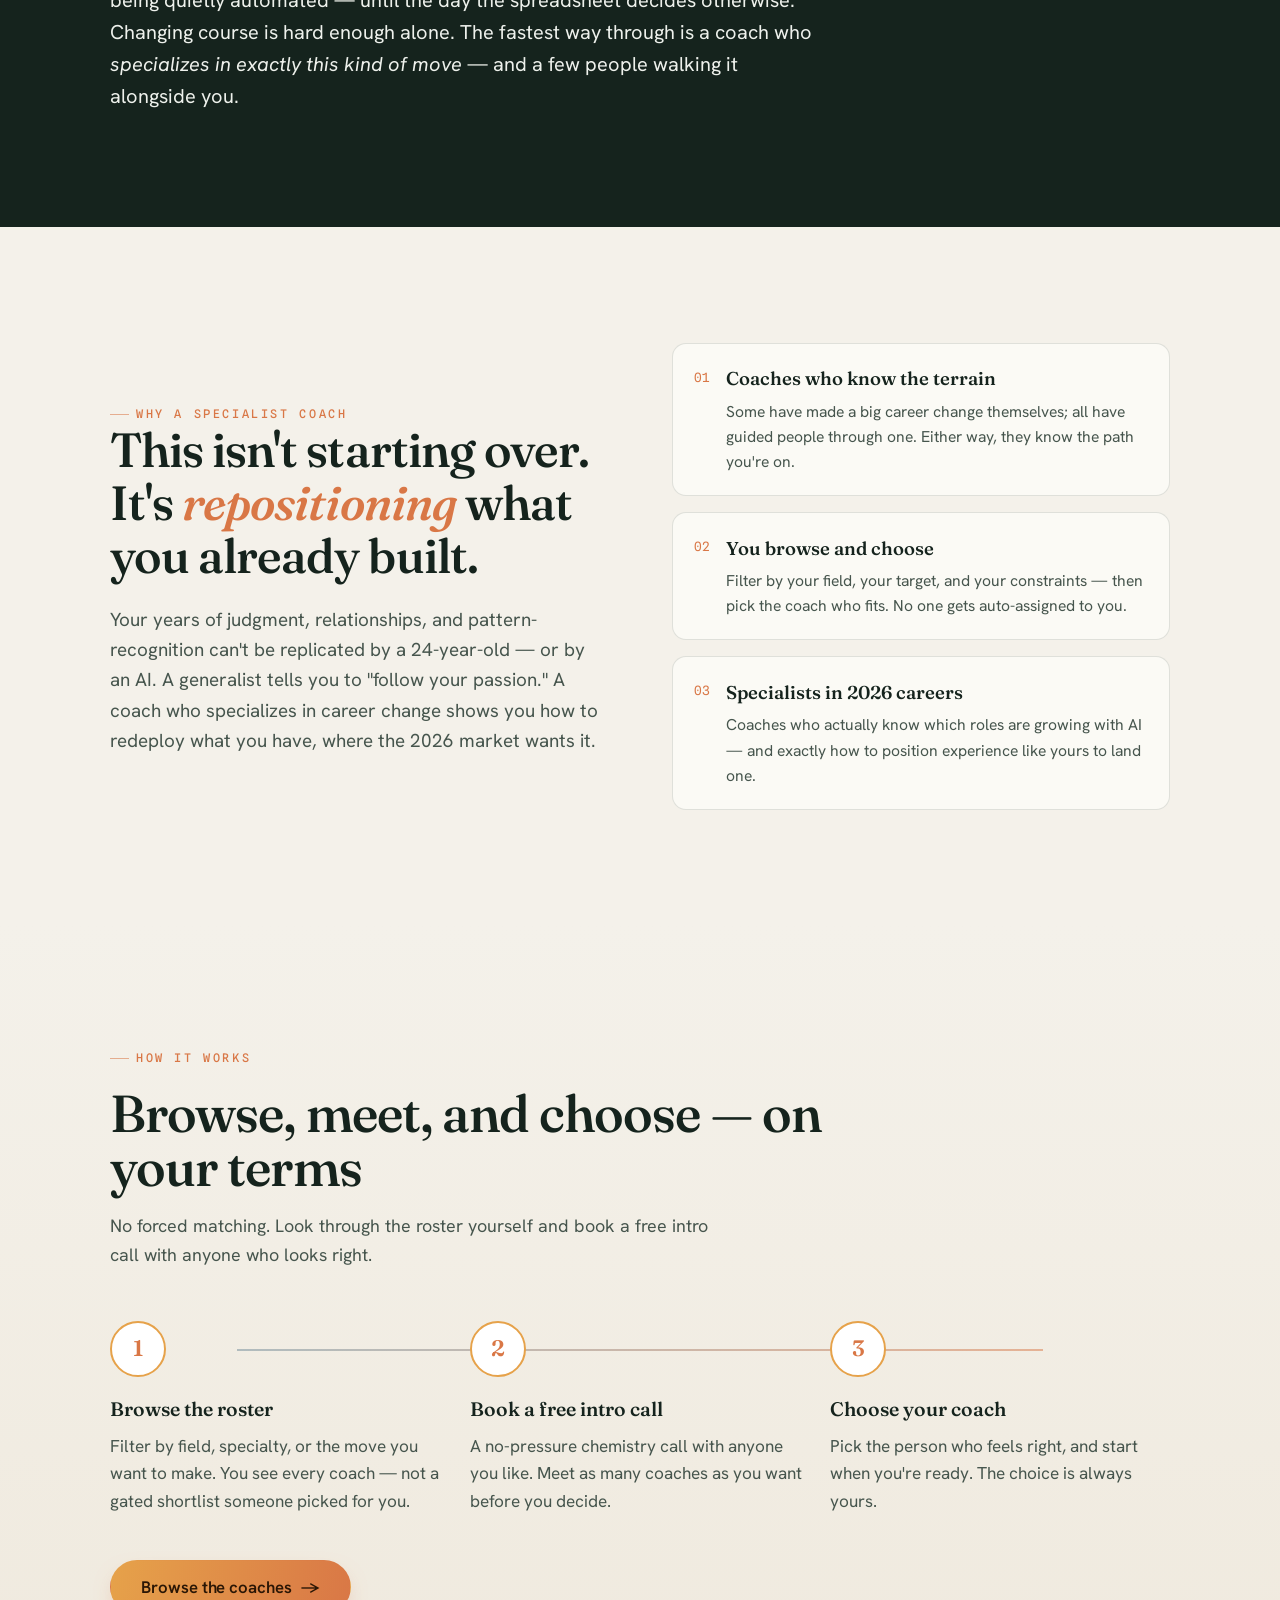
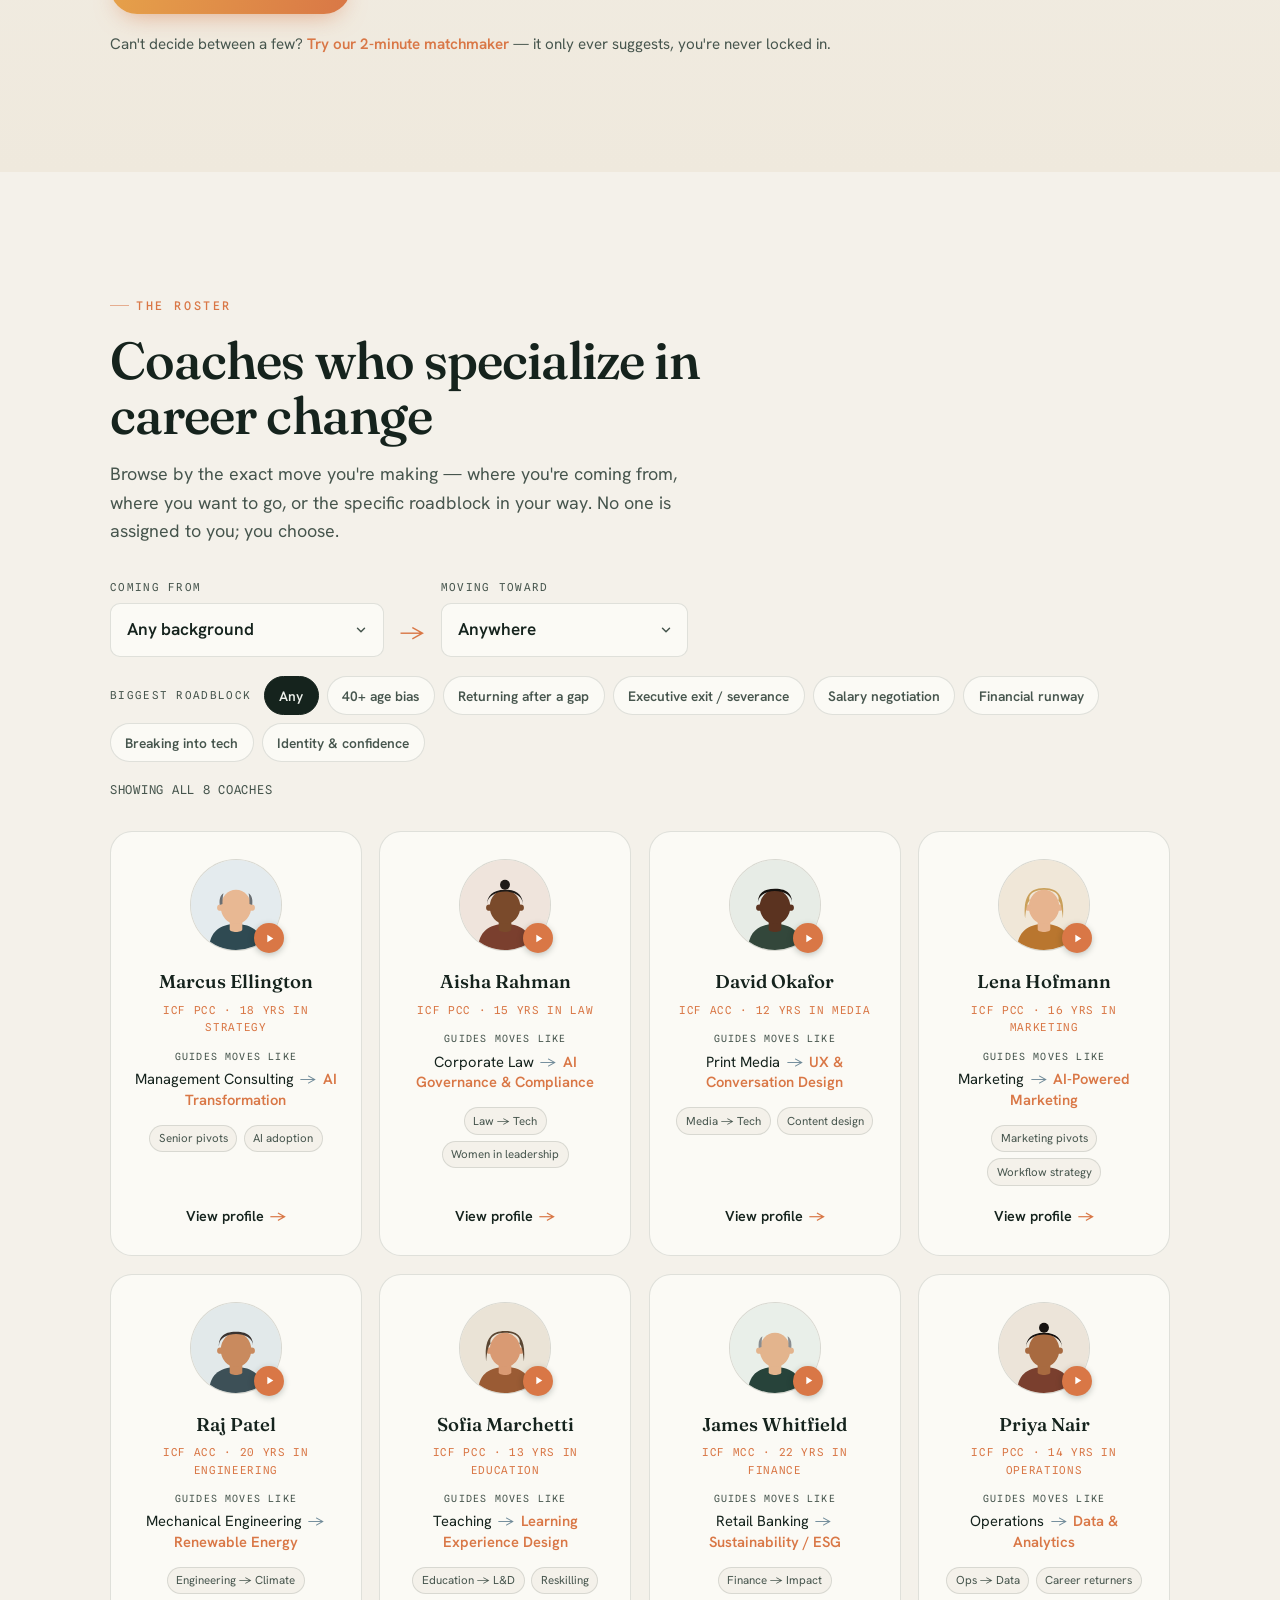
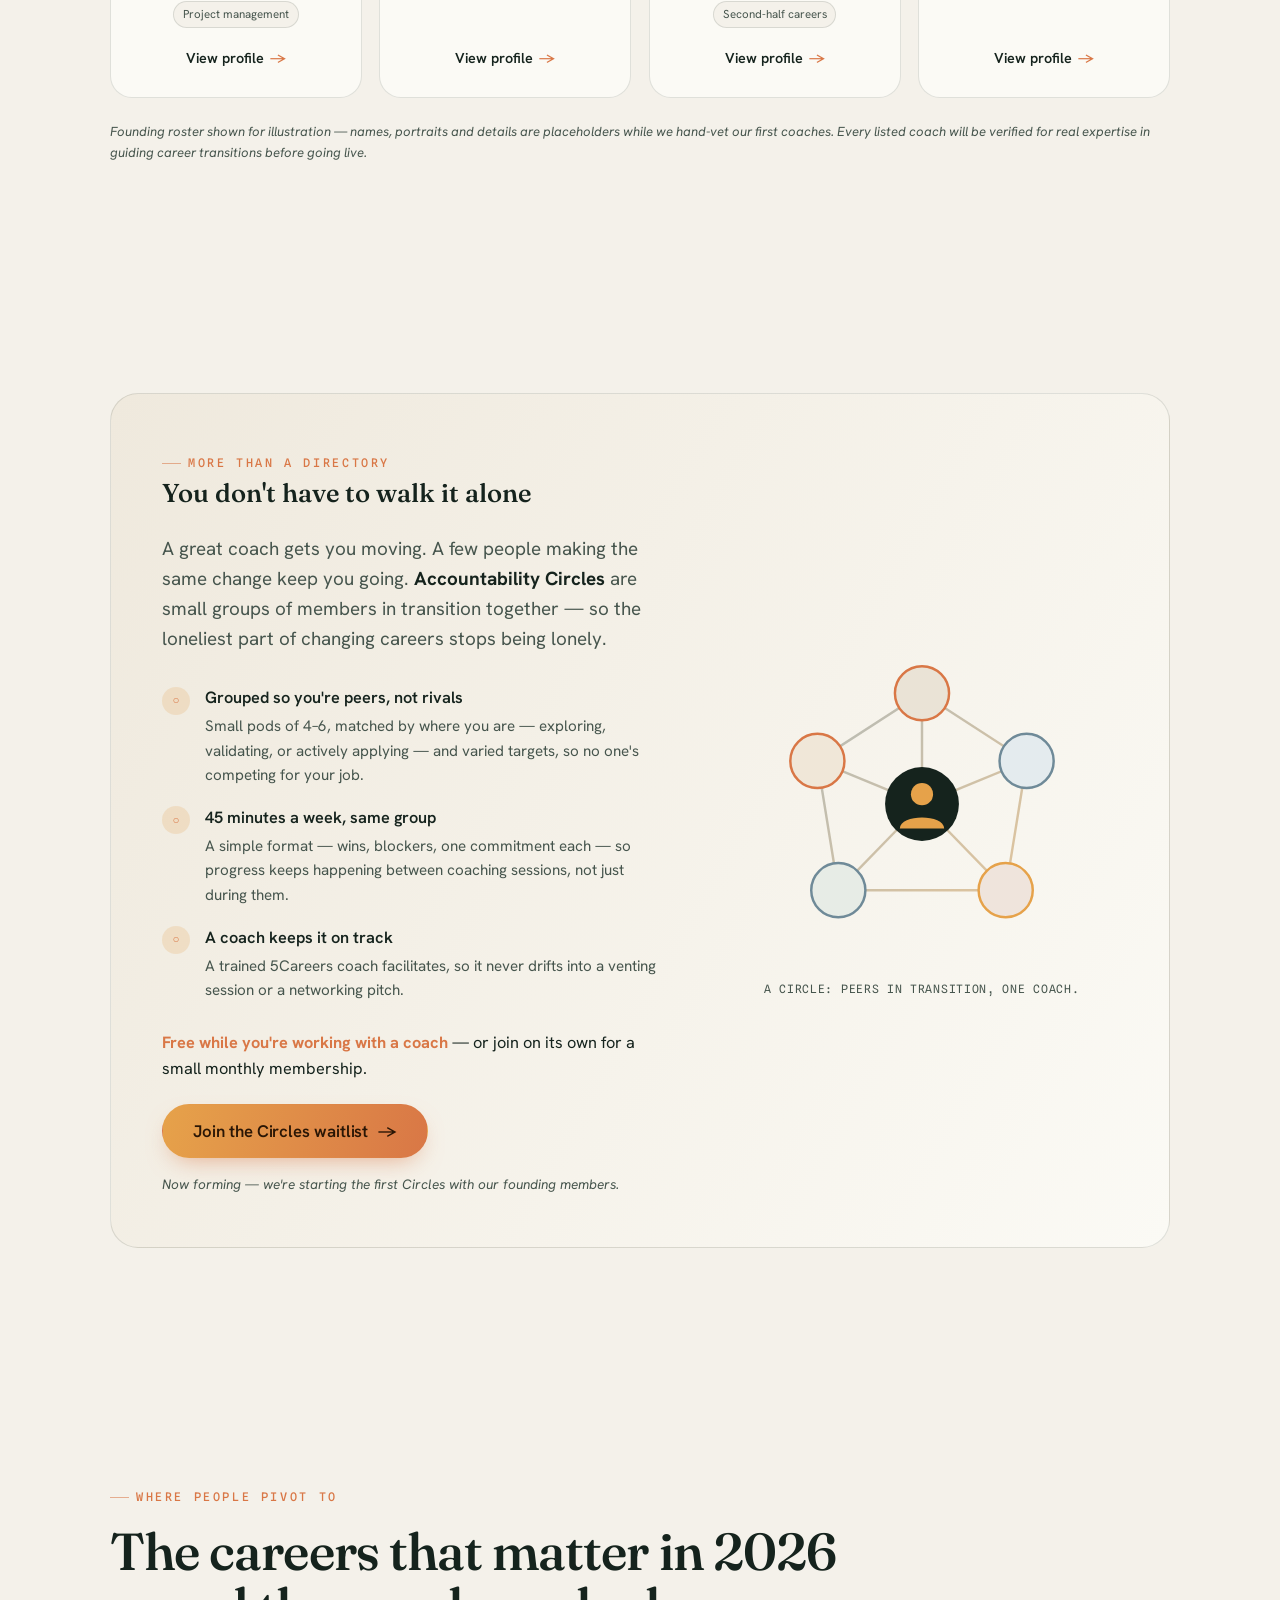
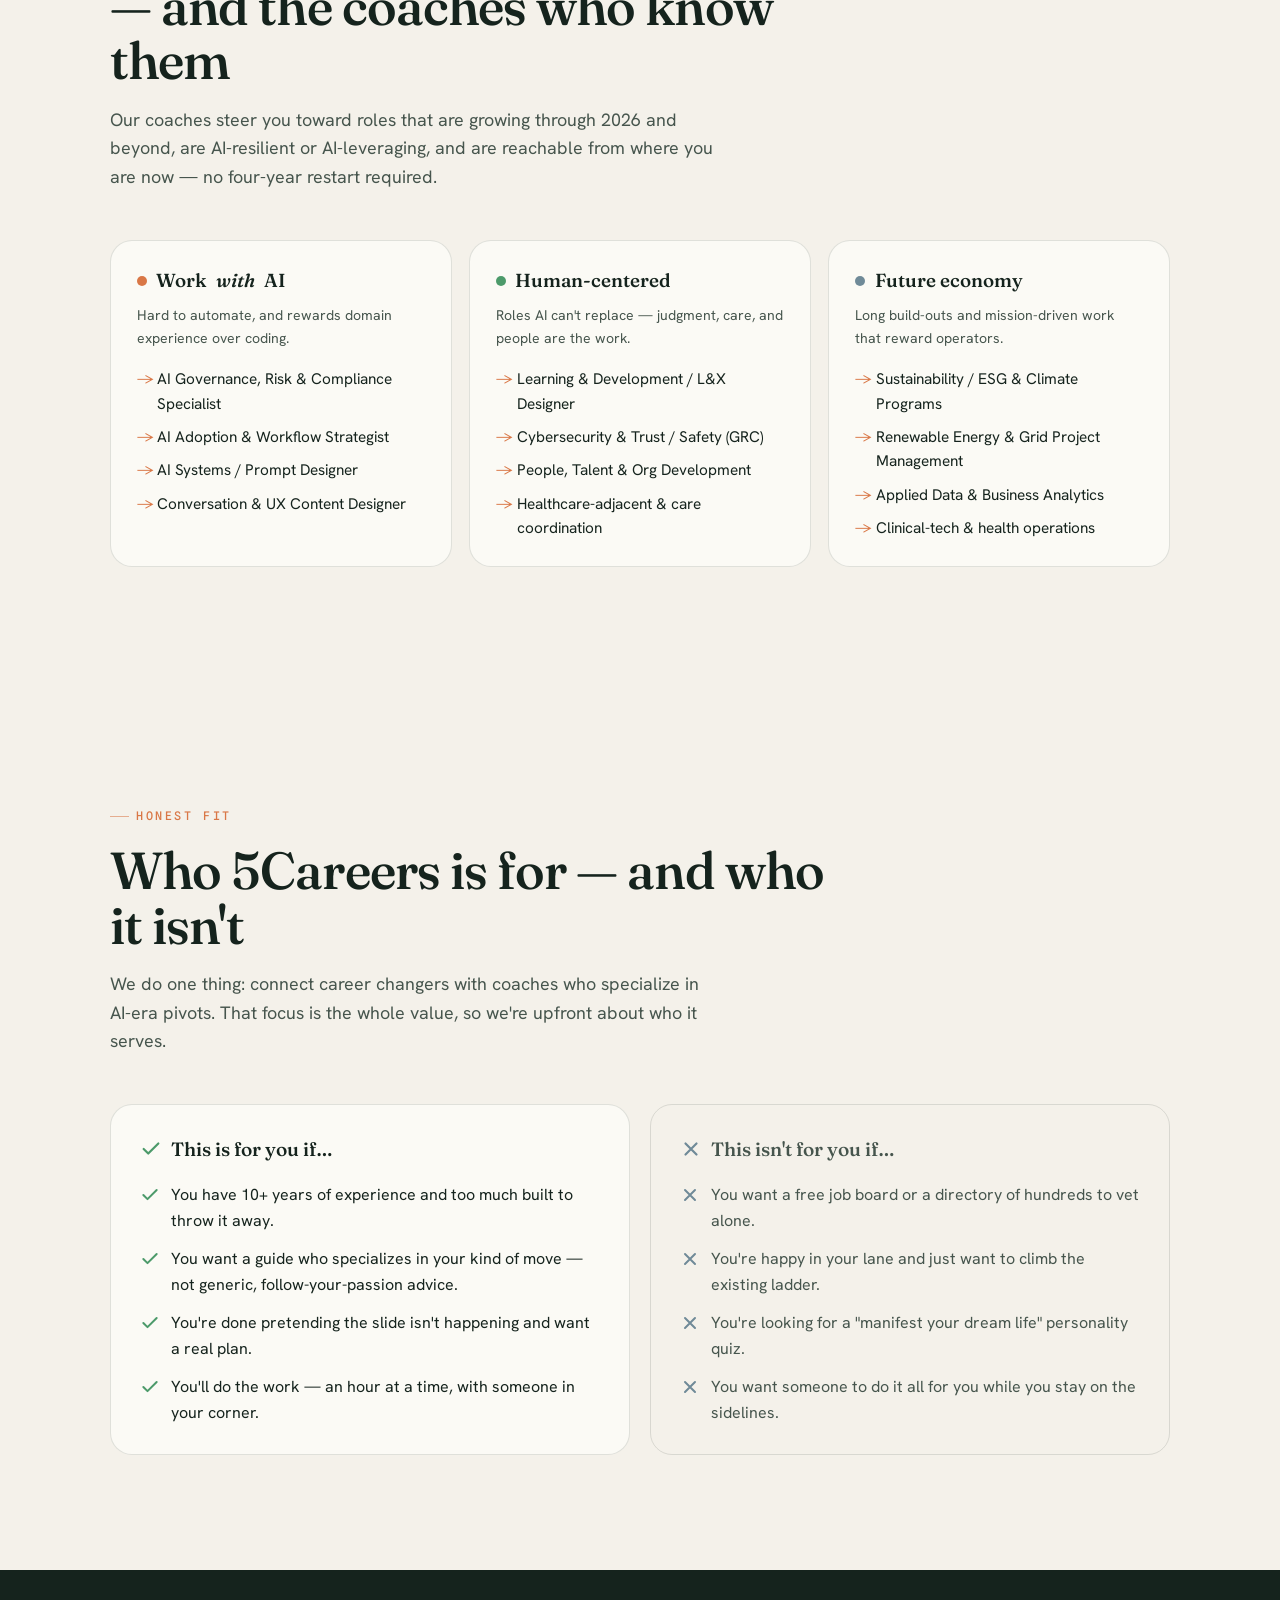
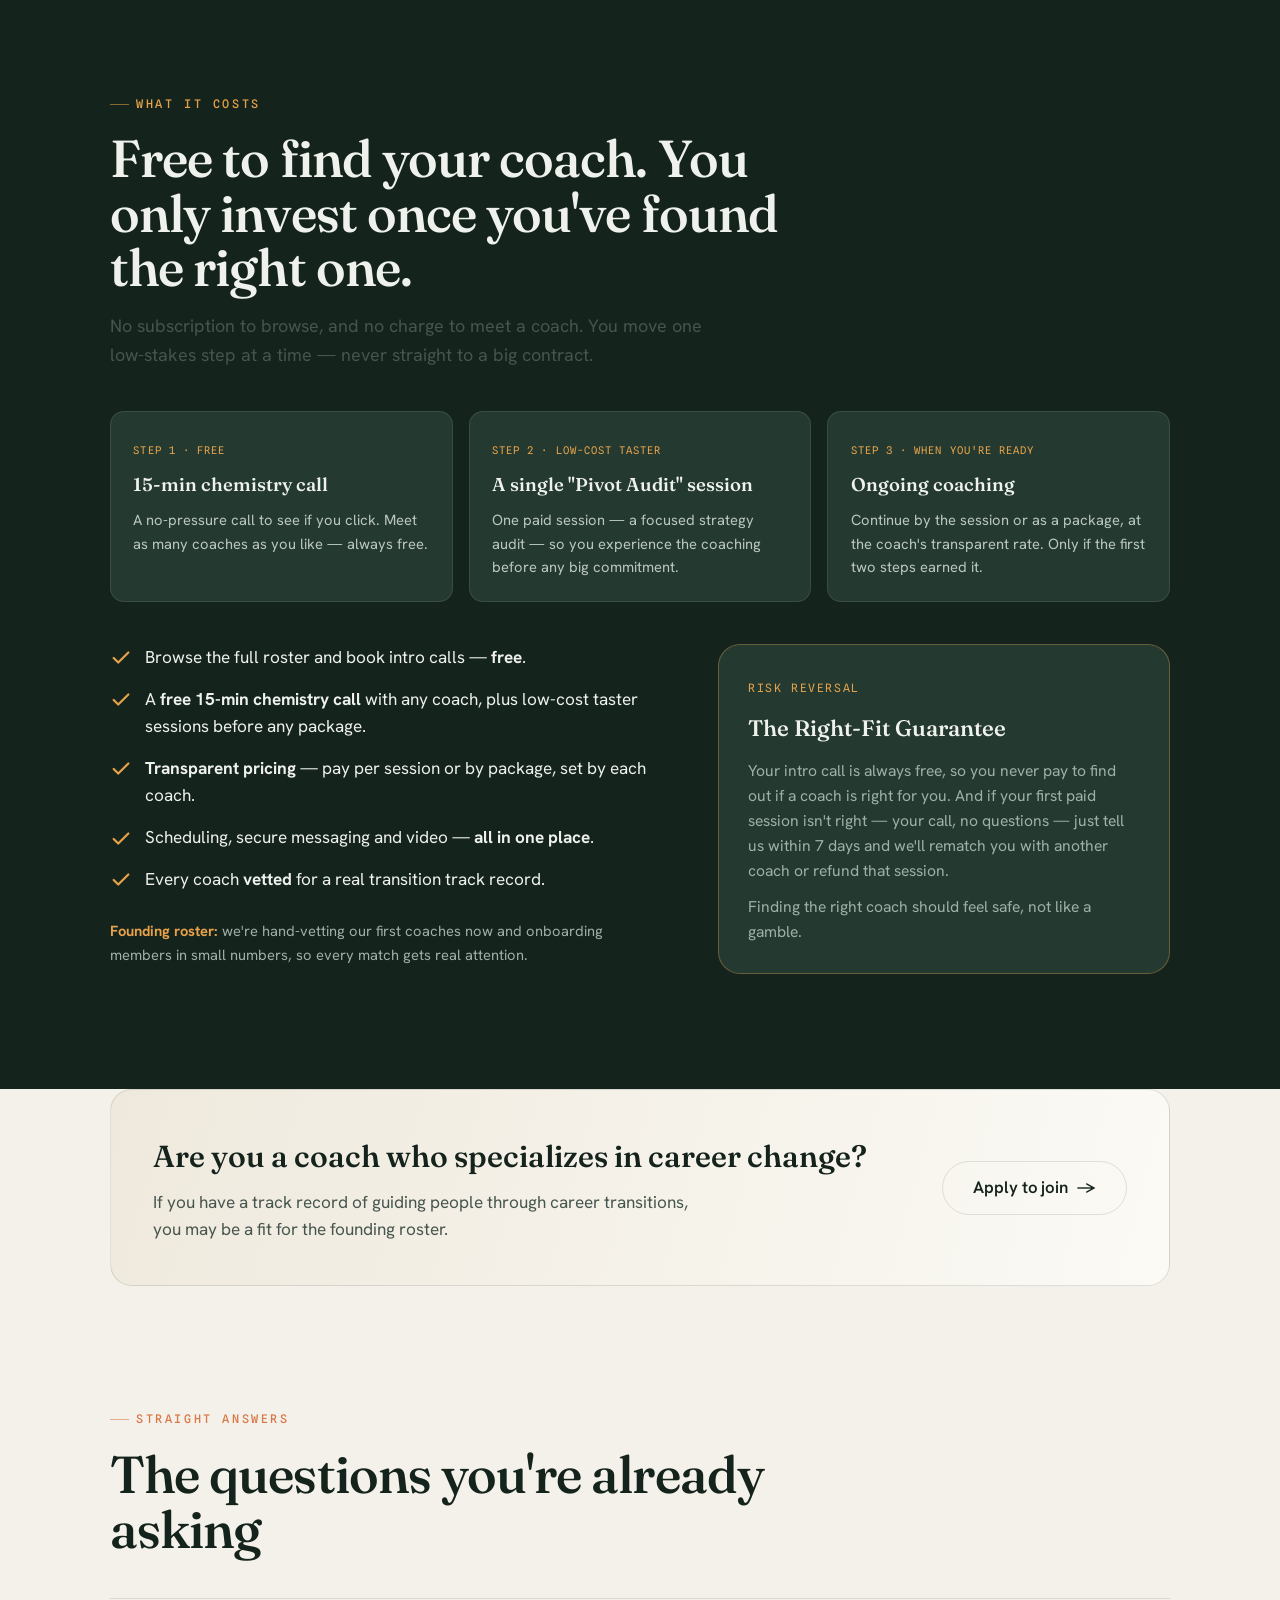
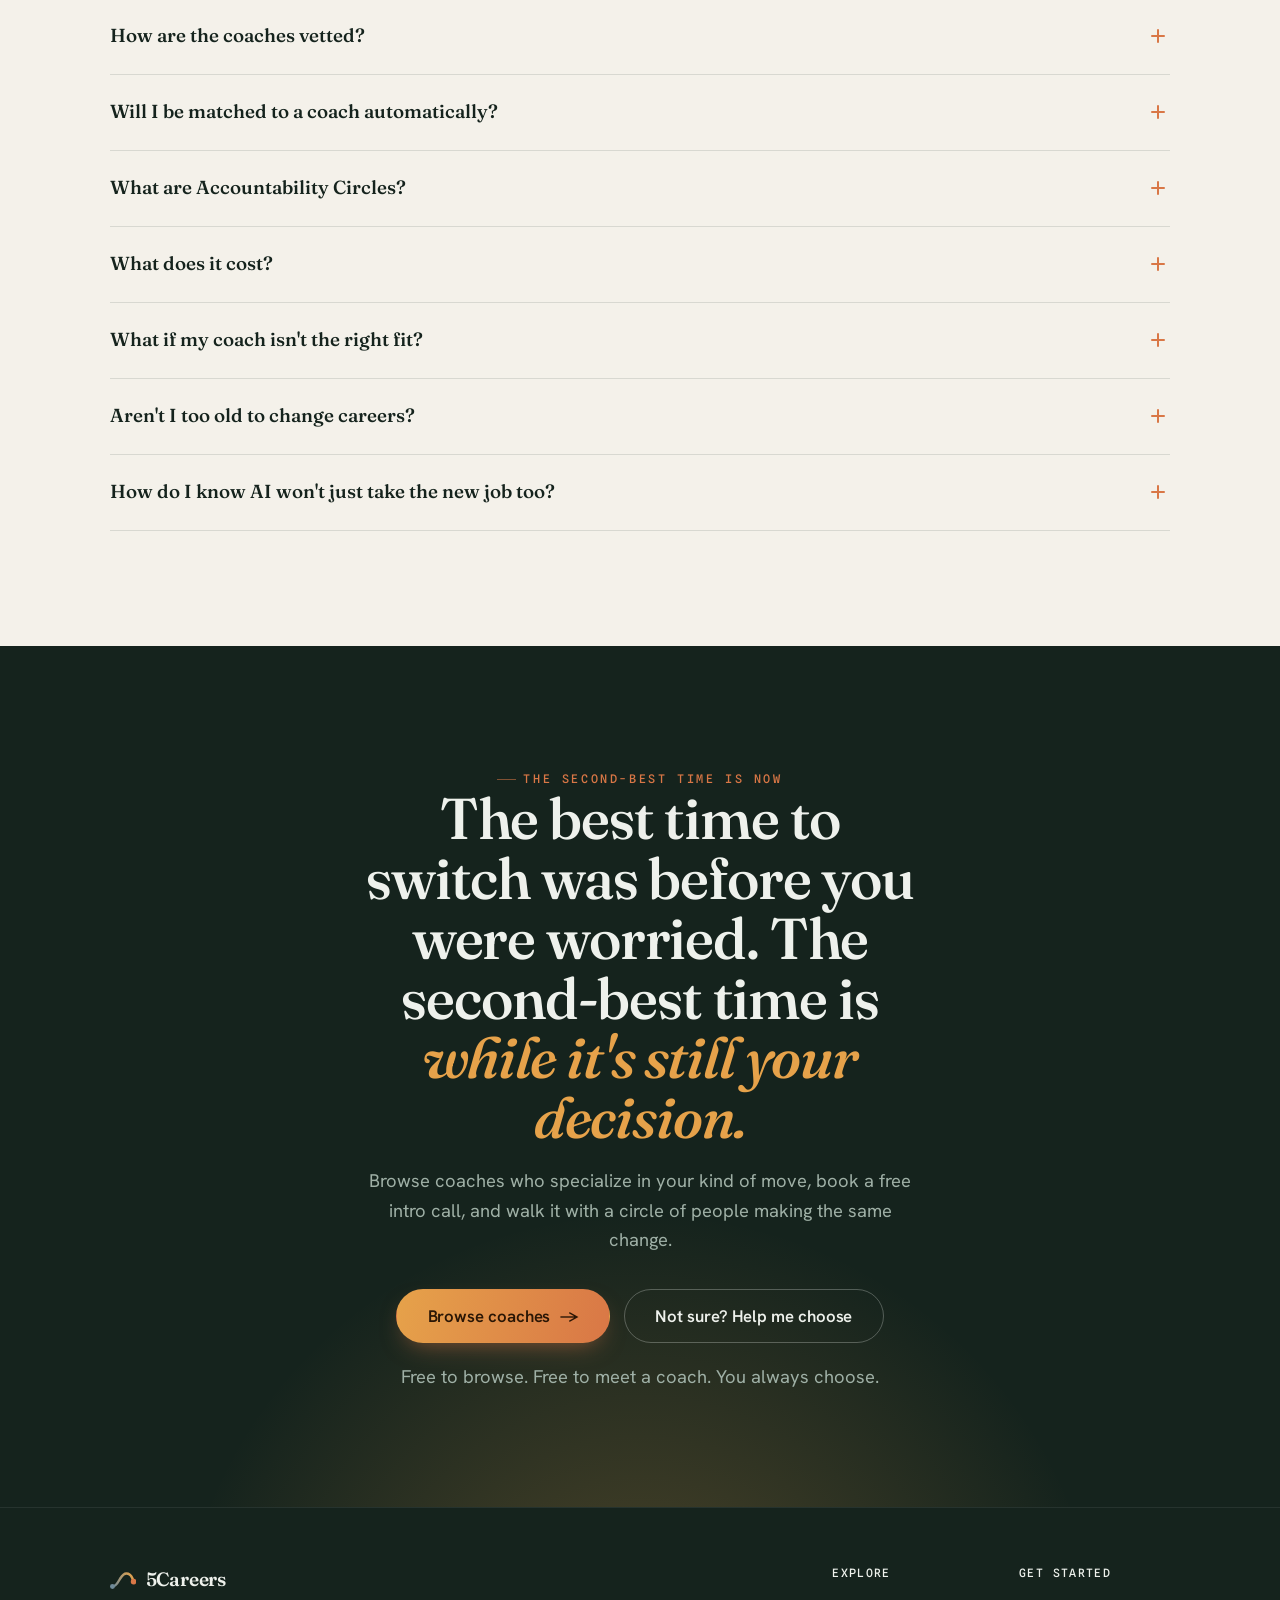
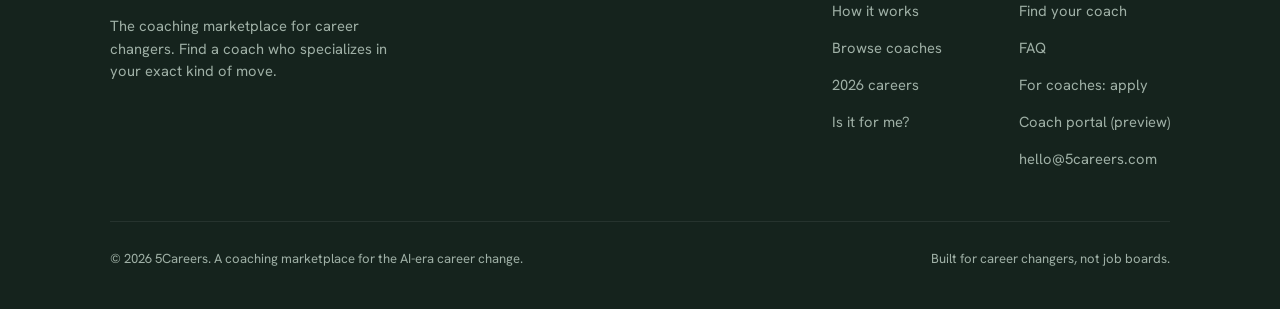
==== commit 9092903f: "Fix hero arrows onto the thread path; make example swaps unmissable - Direction chevrons are no long" ====
--- a/index.html
+++ b/index.html
@@ -84,13 +84,6 @@
         <defs><linearGradient id="heroGrad" x1="40" y1="50" x2="260" y2="340" gradientUnits="userSpaceOnUse">
           <stop stop-color="#6f8a98"/><stop offset="0.6" stop-color="#e6a24a"/><stop offset="1" stop-color="#d97746"/>
         </linearGradient></defs>
-      </svg>
-      <svg class="hero-arrows" viewBox="0 0 120 160" preserveAspectRatio="xMidYMid meet" aria-hidden="true">
-        <g class="chev" transform="translate(34 14) rotate(20)" stroke="#6f8a98" style="animation-delay:0s"><path d="M-9 -5 L0 4 L9 -5"/></g>
-        <g class="chev" transform="translate(58 34) rotate(20)" stroke="#8f8f84" style="animation-delay:.16s"><path d="M-9 -5 L0 4 L9 -5"/></g>
-        <g class="chev" transform="translate(40 54) rotate(20)" stroke="#c1934f" style="animation-delay:.32s"><path d="M-9 -5 L0 4 L9 -5"/></g>
-        <g class="chev" transform="translate(66 64) rotate(20)" stroke="#dc8b3f" style="animation-delay:.48s"><path d="M-9 -5 L0 4 L9 -5"/></g>
-        <g class="chev" transform="translate(50 86) rotate(20)" stroke="#d97746" style="animation-delay:.64s"><path d="M-9 -5 L0 4 L9 -5"/></g>
       </svg>
       <div class="hero-card from">
         <span class="meta">Where you are</span>
--- a/styles.css
+++ b/styles.css
@@ -191,11 +191,12 @@
   .hero-visual { order: -1; aspect-ratio: 3/2; min-height: 280px; max-width: 460px; }
 }
 
-/* hero direction arrows: flashing chevrons that flow toward "where you're going" */
-.hero-arrows { position: absolute; left: 15%; top: 25%; width: 52%; height: 54%; pointer-events: none; overflow: visible; }
-.hero-arrows path { fill: none; stroke-width: 3; stroke-linecap: round; stroke-linejoin: round; }
-.hero-arrows .chev { opacity: .16; animation: chevFlow 1.9s var(--ease) infinite; }
-@keyframes chevFlow { 0%, 100% { opacity: .16; } 42% { opacity: 1; } }
+/* hero direction chevrons: generated by JS ON the thread path itself, so they
+   always sit on the curve and point along it. A staggered opacity wave makes
+   them "travel" toward the destination card. */
+.thread-chev path { fill: none; stroke-width: 2.6; stroke-linecap: round; stroke-linejoin: round; }
+.thread-chev { opacity: .15; animation: chevFlow 1.8s linear infinite; }
+@keyframes chevFlow { 0%, 100% { opacity: .15; } 35% { opacity: 1; } }
 
 /* trust strip */
 .trust { border-block: 1px solid var(--line); }
@@ -528,13 +529,27 @@
 }
 
 /* ============================================================= hero rotation */
-.hero-card .role, .hero-card .tag { transition: opacity .4s var(--ease); }
-.hero-visual.swapping .hero-card .role, .hero-visual.swapping .hero-card .tag { opacity: 0; }
+/* whole cards slide out/in on each swap, and the destination card + active dot
+   take a per-example accent color so the change is unmissable */
+.hero-visual { --pairAccent: var(--dawn-deep); }
+.hero-card { transition: transform .45s var(--ease), opacity .45s var(--ease), border-color .5s var(--ease), background .5s var(--ease); }
+.hero-visual.swapping .hero-card.from { transform: translateY(-16px) scale(.96); opacity: 0; }
+.hero-visual.swapping .hero-card.to { transform: translateY(16px) scale(.96); opacity: 0; }
+.hero-card.to {
+  border-color: color-mix(in srgb, var(--pairAccent) 50%, transparent);
+  background: color-mix(in srgb, var(--pairAccent) 7%, var(--paper-2));
+}
+.hero-card.to .meta { color: var(--pairAccent); }
+.hero-card.to .role { color: color-mix(in srgb, var(--pairAccent) 70%, var(--ink)); }
 .hero-dots { display: flex; gap: .5rem; justify-content: center; position: absolute; left: 0; right: 0; bottom: -1.9rem; }
-.hero-dots button { width: 8px; height: 8px; border-radius: 50%; border: 0; padding: 0; background: var(--line); cursor: pointer; transition: background .3s var(--ease), width .3s var(--ease); }
+.hero-dots button { width: 9px; height: 9px; border-radius: 50%; border: 0; padding: 0; background: var(--line); cursor: pointer; transition: background .3s var(--ease), width .3s var(--ease); }
 .hero-dots button:hover { background: var(--dusk); }
-.hero-dots button.active { background: var(--dawn-deep); width: 22px; border-radius: 5px; }
+.hero-dots button.active { background: var(--pairAccent, var(--dawn-deep)); width: 24px; border-radius: 5px; }
 @media (max-width: 900px) { .hero-dots { bottom: -1.6rem; } }
+@media (prefers-reduced-motion: reduce) {
+  .hero-card { transition: none; }
+  .hero-visual.swapping .hero-card.from, .hero-visual.swapping .hero-card.to { transform: none; opacity: 1; }
+}
 
 /* inline link-button (matches .textlink, but a <button>) */
 .linkbtn { background: none; border: 0; padding: 0; font: inherit; color: var(--dawn-deep); font-weight: 600; cursor: pointer; border-bottom: 1px solid transparent; }
@@ -675,6 +690,6 @@
 @media (prefers-reduced-motion: reduce) {
   html { scroll-behavior: auto; }
   .reveal { opacity: 1 !important; transform: none !important; transition: none; }
-  .hero-arrows .chev { opacity: .5 !important; }
+  .thread-chev { opacity: .5 !important; }
   * { animation-duration: .001ms !important; }
 }
